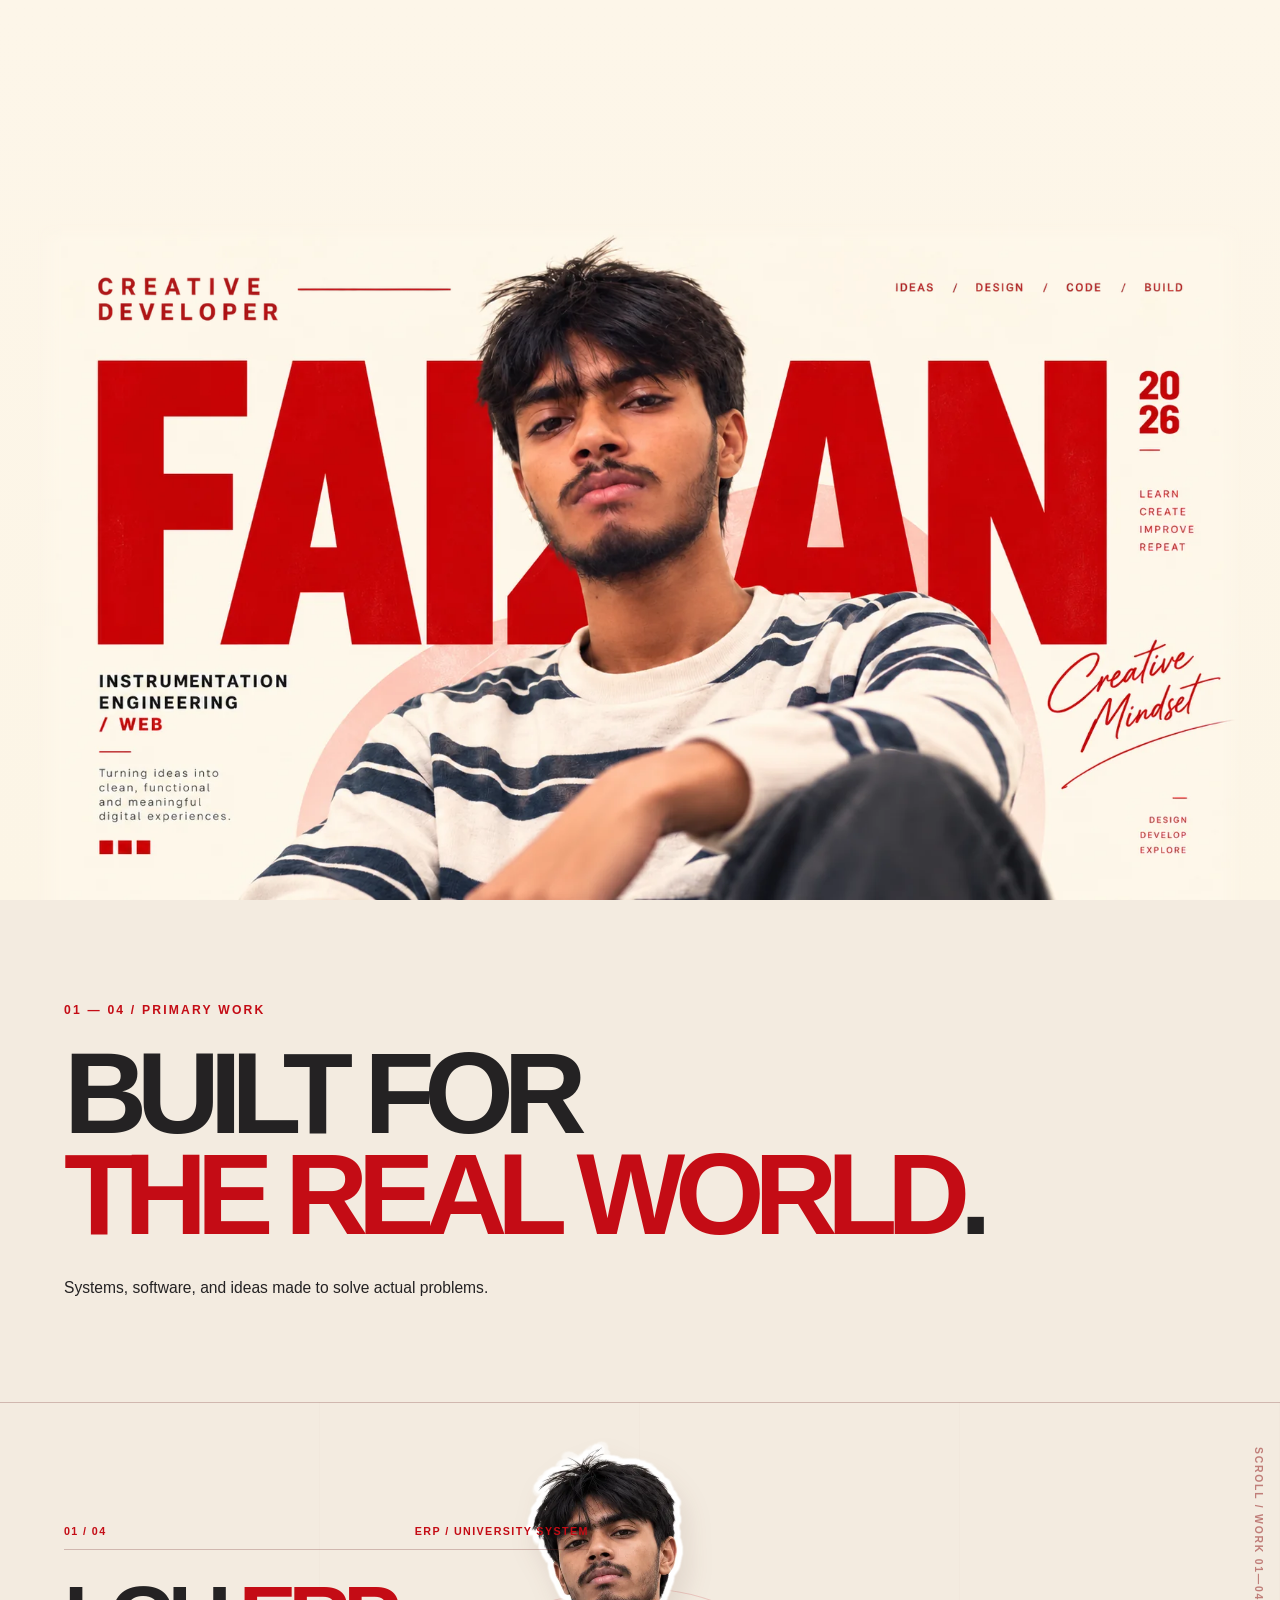
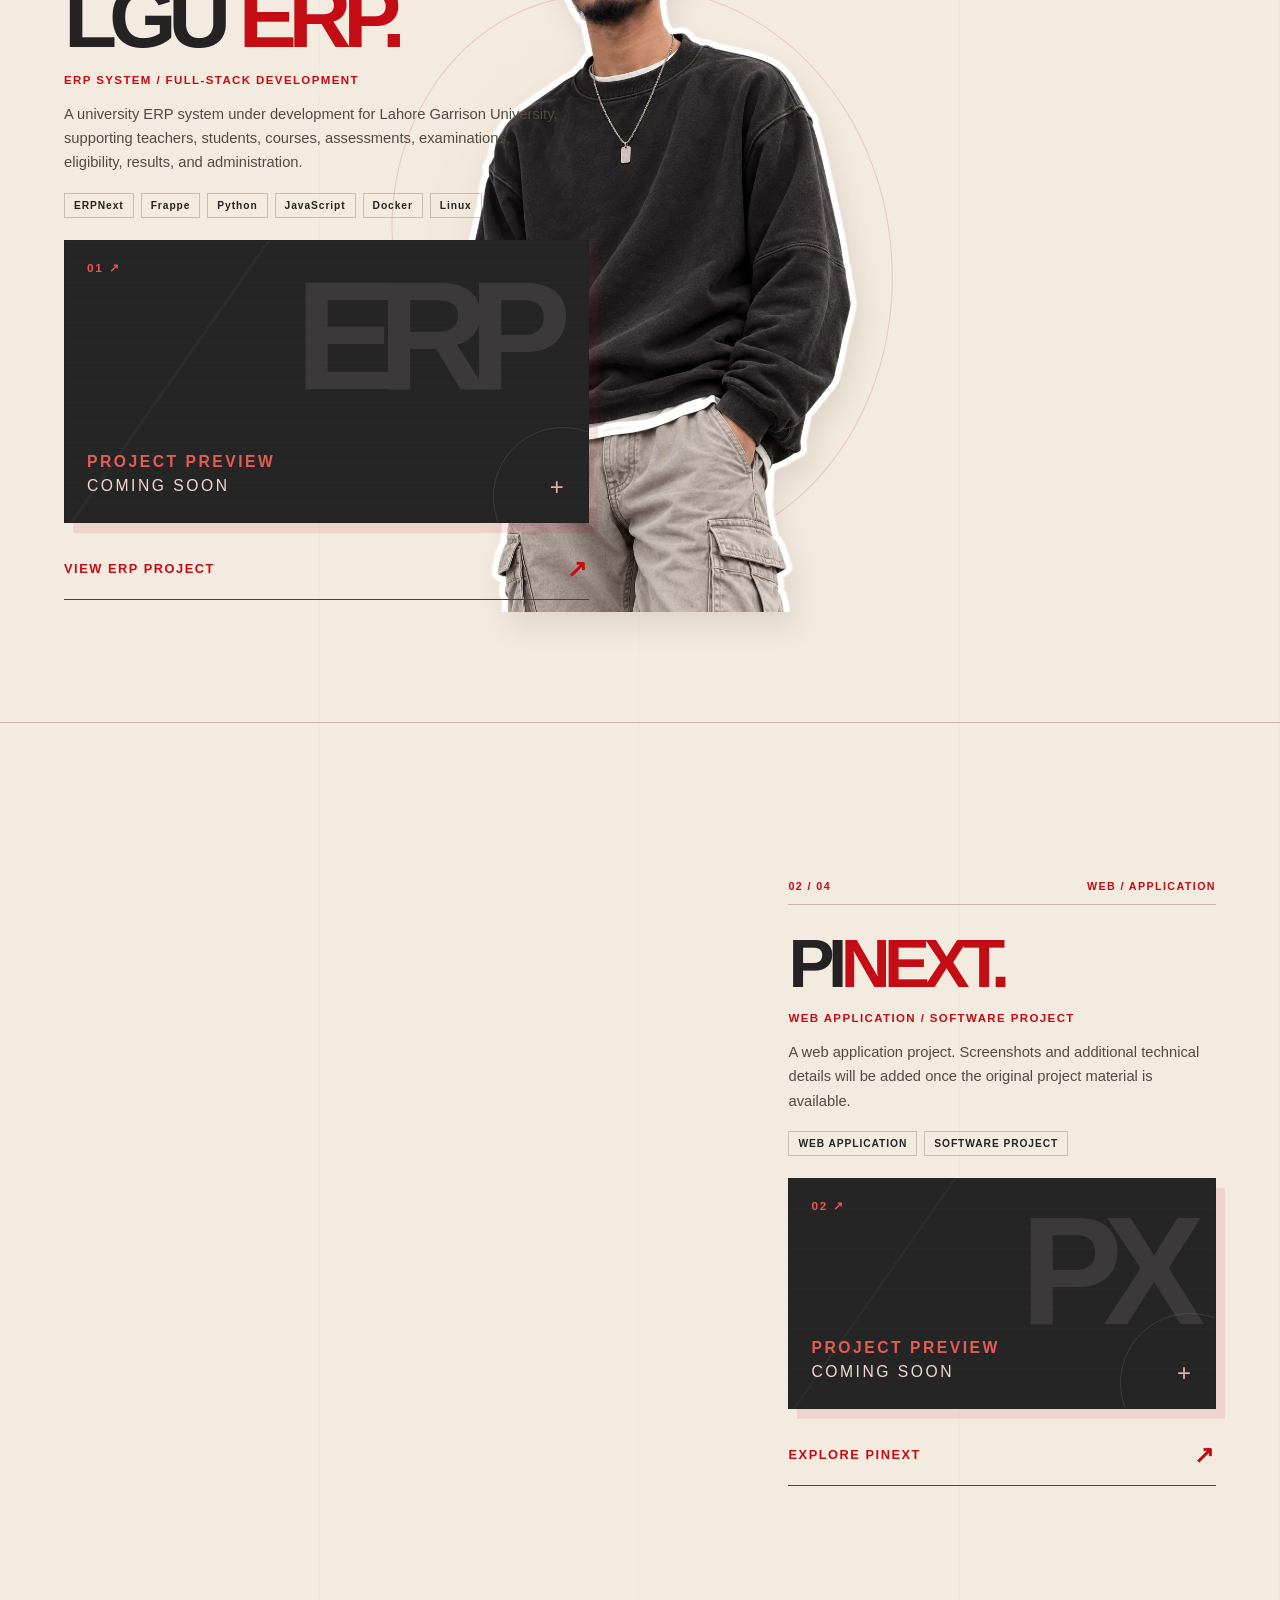
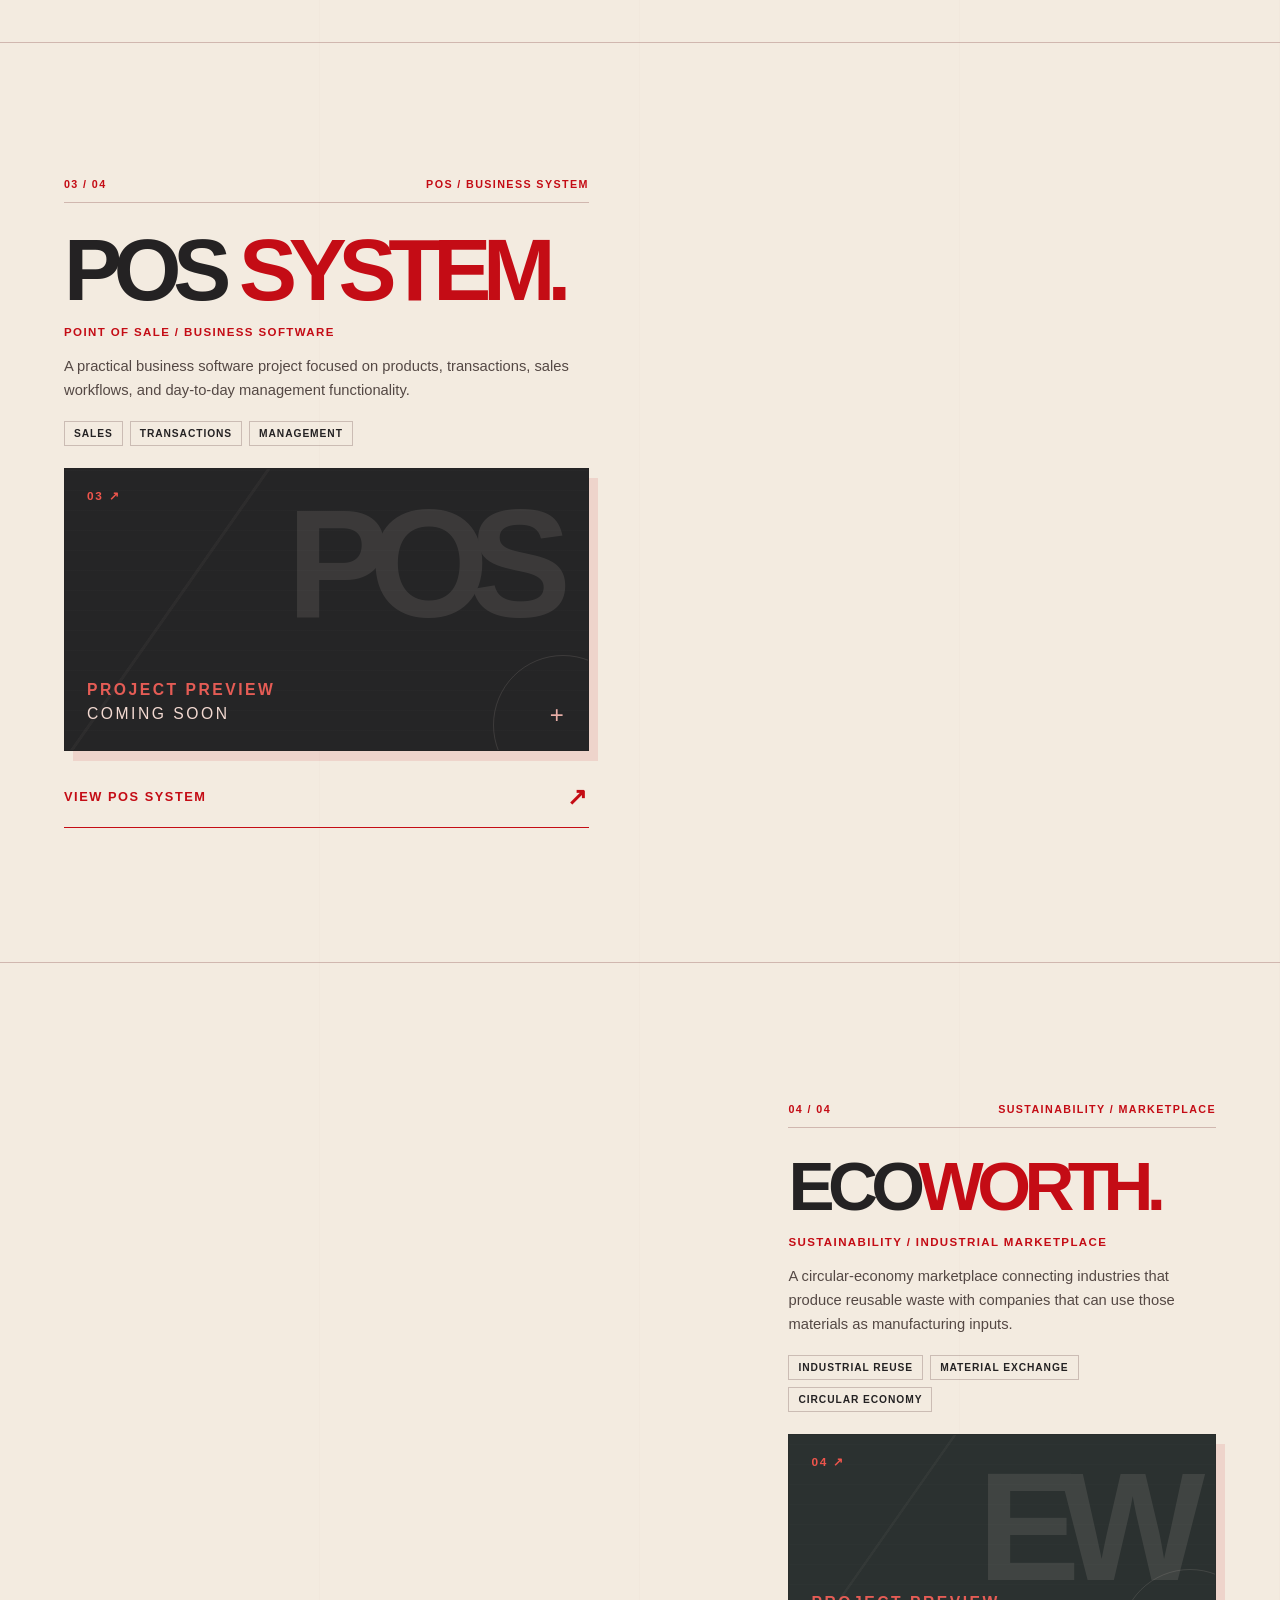
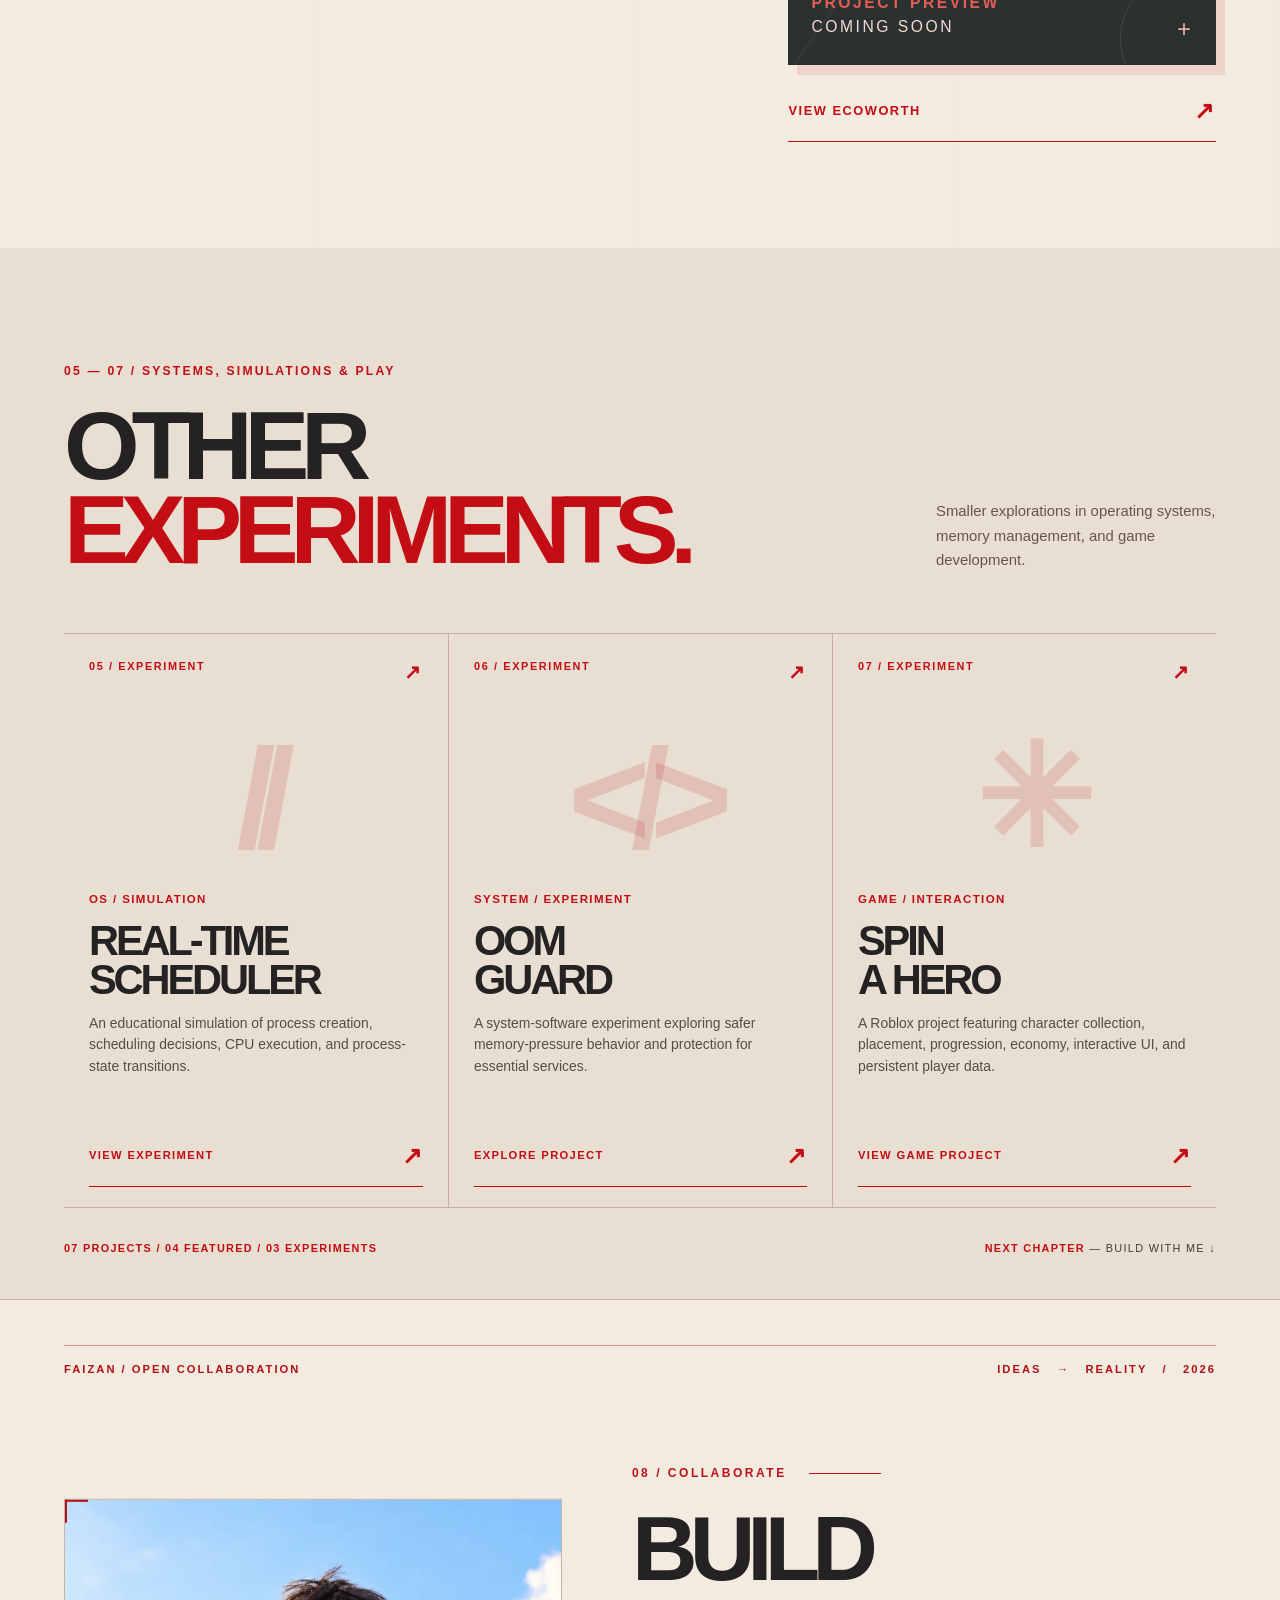
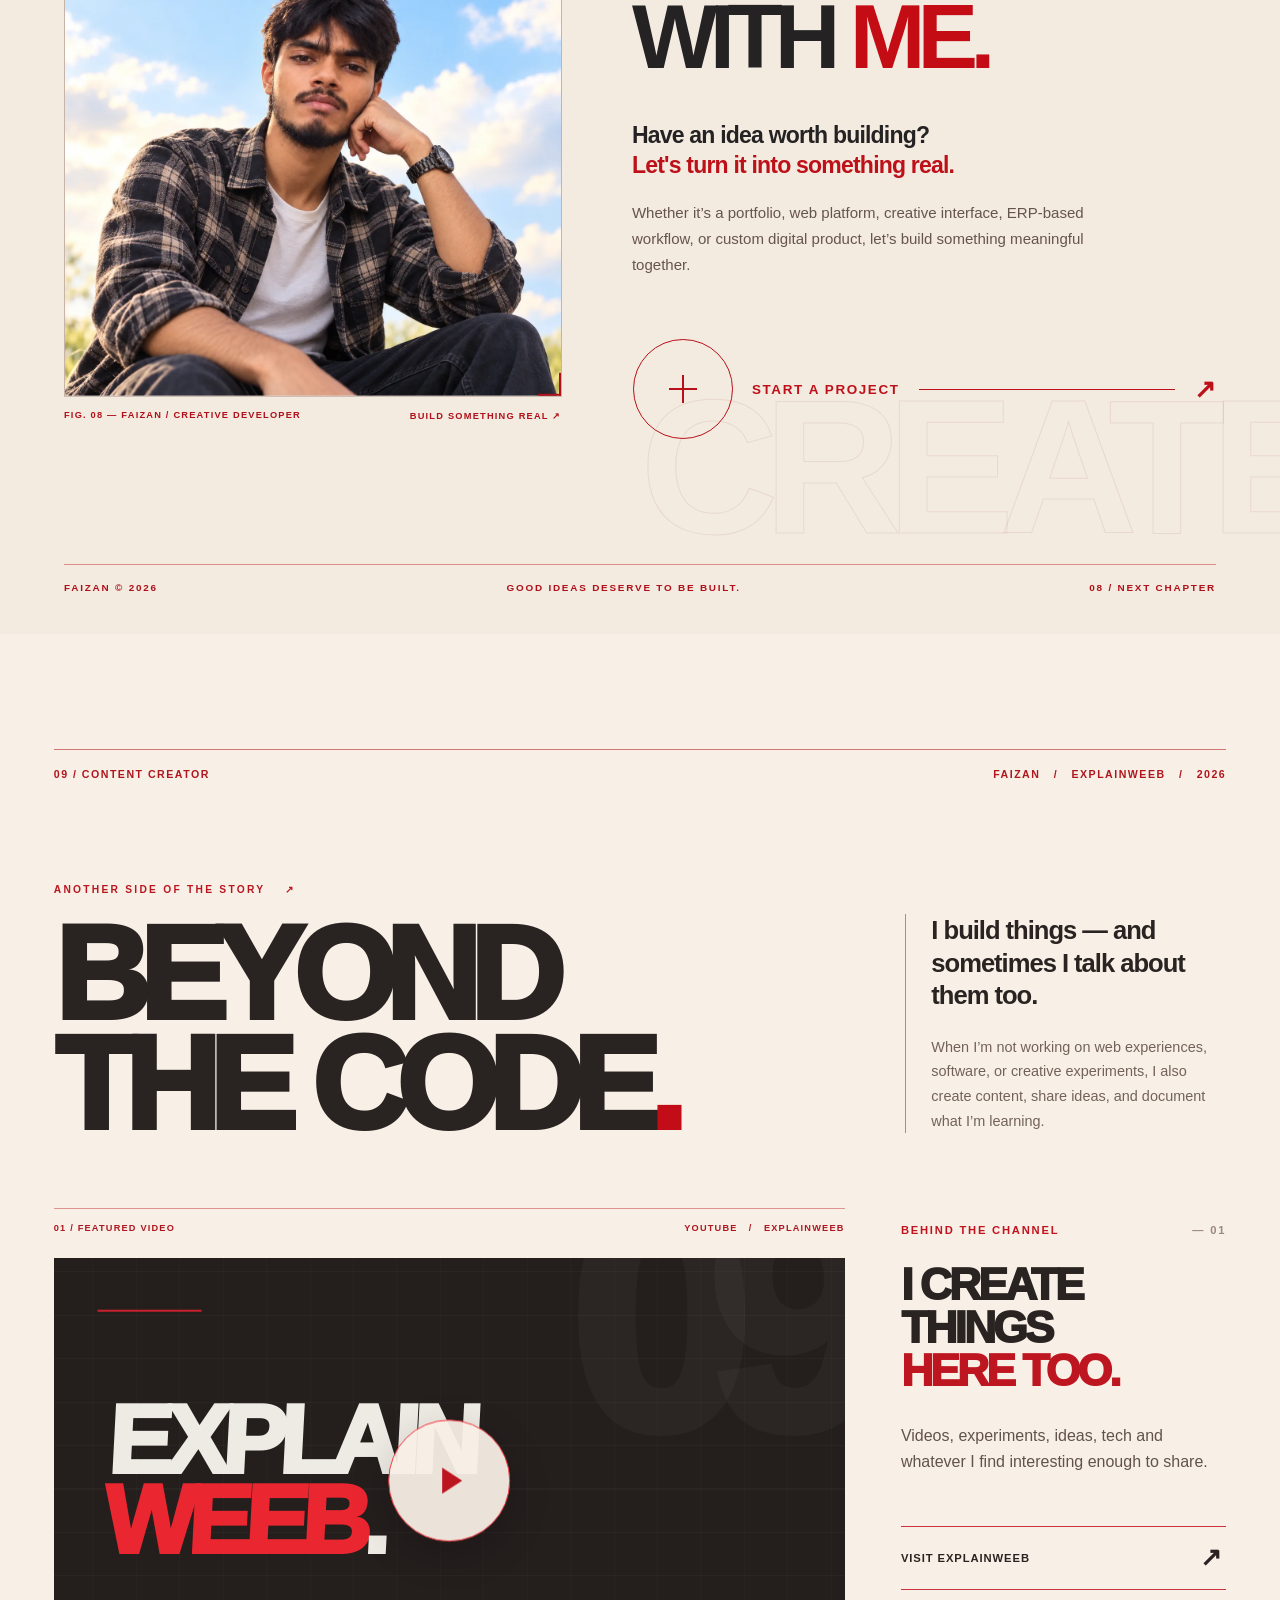
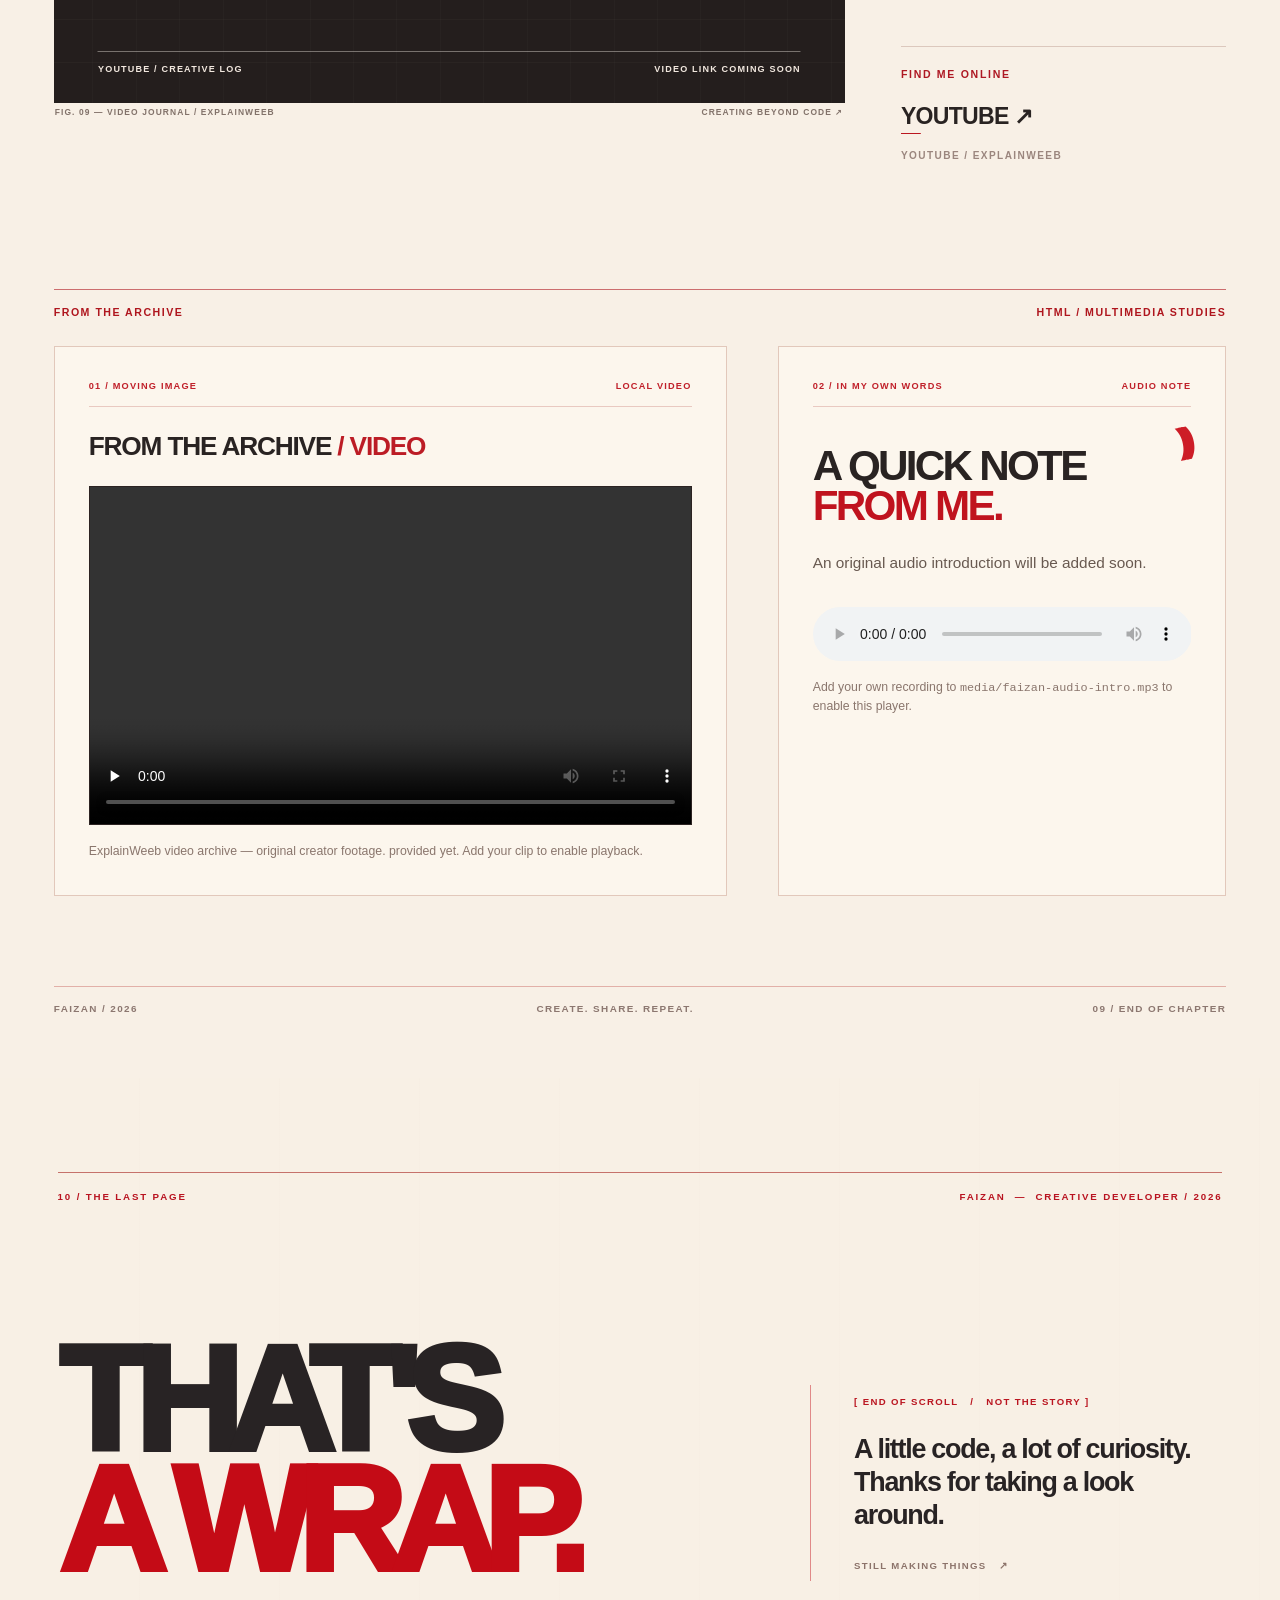
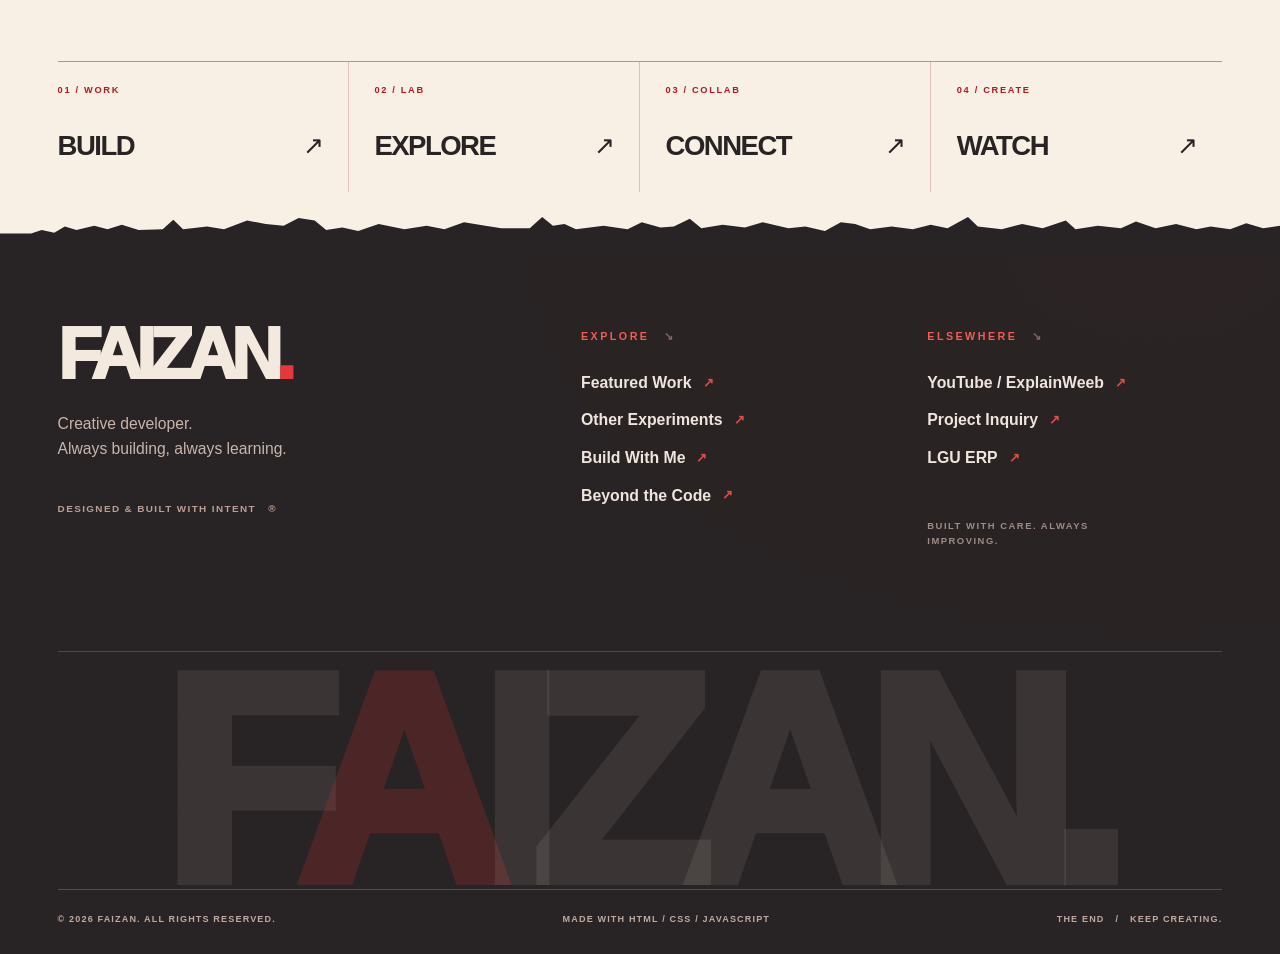
==== faizan-portfolio/index.html @ be659ce3 "Fix Vercel serverless function directory path" ====
<!DOCTYPE html>
<html lang="en">

<head>
  <meta charset="UTF-8">
  <meta name="viewport" content="width=device-width, initial-scale=1">
  <meta name="theme-color" content="#fdf6e9">
  <meta name="description" content="Faizan, a creative web developer in Lahore, Pakistan, building ERPNext and Frappe workflows, web applications, interactive experiences, and software projects.">
  <title>Faizan — Web Developer &amp; ERPNext Projects | Lahore</title>
  <meta property="og:type" content="website">
  <meta property="og:title" content="Faizan — Creative Developer &amp; Web Projects">
  <meta property="og:description" content="ERPNext, Frappe, web applications, and creative interactive projects from Lahore.">
  <meta property="og:image" content="/assets/og-card.jpg">
  <meta property="og:image:width" content="1200">
  <meta property="og:image:height" content="630">
  <meta name="twitter:card" content="summary_large_image">
  <link rel="icon" href="/assets/favicon.svg" type="image/svg+xml">
  <link rel="canonical" href="https://faizan-portfolio-for-you.vercel.app/">
  <script type="application/ld+json">{"@context":"https://schema.org","@type":"Person","name":"Faizan","jobTitle":"Creative Web Developer","address":{"@type":"PostalAddress","addressLocality":"Lahore","addressCountry":"PK"},"url":"https://faizan-portfolio-for-you.vercel.app/","sameAs":["https://www.youtube.com/@ExplainWeeb1"]}</script>
  <link rel="preload" as="image" href="assets/images/hero-main.webp" type="image/webp" fetchpriority="high">
  <link rel="stylesheet" href="css/style.css">
  <style>
    /* Small embedded CSS example retained for the Web Technologies assignment. */
    ::selection {
      background: #cb070c;
      color: #fff8ee;
    }
  </style>
</head>

<body>
  <main id="home">
    <section class="hero-scroll-scene" id="heroScrollScene" aria-label="Introduction and scroll transition">
      <section class="hero" id="hero" aria-labelledby="heroTitle">
        <h1 id="heroTitle" class="sr-only">Faizan — Creative Web Developer and ERPNext Projects</h1>
        <p class="sr-only">Instrumentation engineering and web. Turning ideas into clean, functional and meaningful
          digital experiences.</p>

        <!-- Static hero: the portrait, big FAIZAN lettering, background, and
             details are ONE original image. No layer moves during scrolling. -->
        <div class="hero-stage" id="heroStage">
          <img class="original-frame" src="assets/images/hero-main.webp" width="1672" height="941" decoding="async"
            alt="Faizan with oversized red typography and editorial portfolio details" draggable="false"
            fetchpriority="high">

          <!-- The same original cursor-controlled blue-letter reveal. -->
          <img class="blue-reveal" id="blueReveal" src="assets/images/faizan-blue-clean.webp" width="1672" height="941"
            alt="" aria-hidden="true" decoding="async" fetchpriority="low" draggable="false">

          <!-- Left header text / line plus inert right side ideas text. -->
          <img class="header-art" src="assets/images/header-details.webp" width="1672" height="941" alt=""
            aria-hidden="true" decoding="async" draggable="false">
        </div>
        <div class="cursor-ring" id="cursorRing" aria-hidden="true"></div>
      </section>
    </section>

    <!-- The Featured Work section rises directly from beneath the fixed hero.
         No redundant Selected Projects splash page. -->
    <section class="featured-work" id="featured-work" aria-labelledby="featuredTitle">
      <div class="work-masthead">
        <span>FAIZAN / WORK INDEX</span>
        <span>FEATURED PROJECTS&nbsp; / &nbsp;2026</span>
      </div>
      <div class="work-headline">
        <p class="work-kicker">01 — 04 / PRIMARY WORK</p>
        <h2 id="featuredTitle">BUILT FOR<br><span>THE REAL WORLD</span><b>.</b></h2>
        <p>Systems, software, and ideas made to solve actual problems.</p>
      </div>

      <div class="featured-journey" id="featuredJourney">
        <!-- This portrait remains a single fixed-looking, sticky visual element.
             It does not move on its own; project cards scroll past it. -->
        <div class="portrait-pin" aria-hidden="true">
          <span class="portrait-halo"></span>
          <img src="assets/images/portrait-sticker.webp" width="1024" height="1536" alt="" loading="lazy" decoding="async"
            draggable="false">
          <span class="portrait-caption">CREATIVE<br>DEVELOPER<span>®</span></span>
        </div>
        <div class="project-side-marker" aria-hidden="true">SCROLL / WORK 01—04</div>

        <article class="feature-project feature-left" id="work-erp" data-project-id="erp">
          <div class="feature-content reveal-on-scroll">
            <div class="feature-top"><span>01 / 04</span><span>ERP / UNIVERSITY SYSTEM</span></div>
            <h3 class="project-name">LGU <em>ERP</em><span class="word-period">.</span></h3>
            <p class="project-category">ERP System / Full-Stack Development</p>
            <p class="project-description">A university ERP system under development for Lahore Garrison University,
              supporting teachers, students, courses, assessments, examinations, eligibility, results, and
              administration.</p>
            <div class="tech-list" aria-label="Technologies">
              <span>ERPNext</span><span>Frappe</span><span>Python</span><span>JavaScript</span><span>Docker</span><span>Linux</span>
            </div>
            <a class="project-preview project-preview-link" href="https://erp.lgo.video.pk/" target="_blank"
              rel="noopener noreferrer"
              aria-label="Open LGU ERP website in a new tab (screenshot preview is coming soon)">
              <span class="preview-watermark">ERP</span>
              <span class="preview-corner">01 ↗</span>
              <span class="preview-status"><b>PROJECT PREVIEW</b><br>COMING SOON</span>
              <span class="preview-cross" aria-hidden="true">+</span>
            </a>
            <a class="project-cta" href="https://erp.lgo.video.pk/" target="_blank" rel="noopener noreferrer"
              aria-label="Open LGU ERP website in a new tab">VIEW ERP PROJECT <span aria-hidden="true">↗</span></a>
          </div>
        </article>

        <article class="feature-project feature-right" id="work-pinext" data-project-id="pinext">
          <div class="feature-content reveal-on-scroll">
            <div class="feature-top"><span>02 / 04</span><span>WEB / APPLICATION</span></div>
            <h3 class="project-name">PI<span class="word-accent">NEXT</span><span class="word-period">.</span></h3>
            <p class="project-category">Web Application / Software Project</p>
            <p class="project-description">A web application project. Screenshots and additional technical details will
              be added once the original project material is available.</p>
            <div class="tech-list" aria-label="Project context"><span>WEB APPLICATION</span><span>SOFTWARE
                PROJECT</span></div>
            <div class="project-preview" role="img"
              aria-label="Pinext screenshot not yet supplied. Project preview coming soon.">
              <span class="preview-watermark">PX</span>
              <span class="preview-corner">02 ↗</span>
              <span class="preview-status"><b>PROJECT PREVIEW</b><br>COMING SOON</span>
              <span class="preview-cross" aria-hidden="true">+</span>
            </div>
            <button class="project-cta" type="button" data-open-project="work-pinext" aria-haspopup="dialog">EXPLORE
              PINEXT <span aria-hidden="true">↗</span></button>
          </div>
        </article>

        <article class="feature-project feature-left" id="work-pos" data-project-id="pos">
          <div class="feature-content reveal-on-scroll">
            <div class="feature-top"><span>03 / 04</span><span>POS / BUSINESS SYSTEM</span></div>
            <h3 class="project-name">POS <em>SYSTEM</em><span class="word-period">.</span></h3>
            <p class="project-category">Point of Sale / Business Software</p>
            <p class="project-description">A practical business software project focused on products, transactions,
              sales workflows, and day-to-day management functionality.</p>
            <div class="tech-list" aria-label="Project focus">
              <span>SALES</span><span>TRANSACTIONS</span><span>MANAGEMENT</span></div>
            <div class="project-preview" role="img"
              aria-label="POS screenshot not yet supplied. Project preview coming soon.">
              <span class="preview-watermark">POS</span>
              <span class="preview-corner">03 ↗</span>
              <span class="preview-status"><b>PROJECT PREVIEW</b><br>COMING SOON</span>
              <span class="preview-cross" aria-hidden="true">+</span>
            </div>
            <button class="project-cta" type="button" data-open-project="work-pos" aria-haspopup="dialog">VIEW POS
              SYSTEM <span aria-hidden="true">↗</span></button>
          </div>
        </article>

        <article class="feature-project feature-right" id="work-ecoworth" data-project-id="ecoworth">
          <div class="feature-content reveal-on-scroll">
            <div class="feature-top"><span>04 / 04</span><span>SUSTAINABILITY / MARKETPLACE</span></div>
            <h3 class="project-name">ECO<em>WORTH</em><span class="word-period">.</span></h3>
            <p class="project-category">Sustainability / Industrial Marketplace</p>
            <p class="project-description">A circular-economy marketplace connecting industries that produce reusable
              waste with companies that can use those materials as manufacturing inputs.</p>
            <div class="tech-list" aria-label="Project focus"><span>INDUSTRIAL REUSE</span><span>MATERIAL
                EXCHANGE</span><span>CIRCULAR ECONOMY</span></div>
            <div class="project-preview project-preview-eco" role="img"
              aria-label="EcoWorth screenshot not yet supplied. Project preview coming soon.">
              <span class="preview-watermark">EW</span>
              <span class="preview-corner">04 ↗</span>
              <span class="preview-status"><b>PROJECT PREVIEW</b><br>COMING SOON</span>
              <span class="preview-cross" aria-hidden="true">+</span>
            </div>
            <button class="project-cta" type="button" data-open-project="work-ecoworth" aria-haspopup="dialog">VIEW
              ECOWORTH <span aria-hidden="true">↗</span></button>
          </div>
        </article>
      </div>
      <div class="featured-endline"><span>END OF FEATURED WORK</span><span>04 / 04 &nbsp; ↓</span></div>
    </section>

    <!-- Smaller supporting projects: deliberately separate from featured work. -->
    <section class="other-experiments" id="other-experiments" aria-labelledby="experimentsTitle">
      <div class="experiments-head reveal-on-scroll">
        <div>
          <p class="work-kicker">05 — 07 / SYSTEMS, SIMULATIONS & PLAY</p>
          <h2 id="experimentsTitle">OTHER <em>EXPERIMENTS</em><span>.</span></h2>
        </div>
        <p>Smaller explorations in operating systems, memory management, and game development.</p>
      </div>
      <div class="experiments-grid">
        <article class="experiment-card reveal-on-scroll" id="work-scheduler" data-project-id="scheduler">
          <div class="experiment-top"><span>05 / EXPERIMENT</span><span aria-hidden="true">↗</span></div>
          <div class="experiment-symbol" aria-hidden="true">//</div>
          <div class="experiment-body">
            <p class="project-category">OS / SIMULATION</p>
            <h3 class="project-name">REAL-TIME<br>SCHEDULER</h3>
            <p class="project-description">An educational simulation of process creation, scheduling decisions, CPU
              execution, and process-state transitions.</p>
          </div>
          <button class="project-cta" type="button" data-open-project="work-scheduler" aria-haspopup="dialog">VIEW
            EXPERIMENT <span aria-hidden="true">↗</span></button>
        </article>
        <article class="experiment-card reveal-on-scroll" id="work-oom" data-project-id="oom">
          <div class="experiment-top"><span>06 / EXPERIMENT</span><span aria-hidden="true">↗</span></div>
          <div class="experiment-symbol" aria-hidden="true">&lt;/&gt;</div>
          <div class="experiment-body">
            <p class="project-category">SYSTEM / EXPERIMENT</p>
            <h3 class="project-name">OOM<br>GUARD</h3>
            <p class="project-description">A system-software experiment exploring safer memory-pressure behavior and
              protection for essential services.</p>
          </div>
          <button class="project-cta" type="button" data-open-project="work-oom" aria-haspopup="dialog">EXPLORE PROJECT
            <span aria-hidden="true">↗</span></button>
        </article>
        <article class="experiment-card reveal-on-scroll" id="work-spin" data-project-id="spin">
          <div class="experiment-top"><span>07 / EXPERIMENT</span><span aria-hidden="true">↗</span></div>
          <div class="experiment-symbol" aria-hidden="true">✳</div>
          <div class="experiment-body">
            <p class="project-category">GAME / INTERACTION</p>
            <h3 class="project-name">SPIN<br>A HERO</h3>
            <p class="project-description">A Roblox project featuring character collection, placement, progression,
              economy, interactive UI, and persistent player data.</p>
          </div>
          <button class="project-cta" type="button" data-open-project="work-spin" aria-haspopup="dialog">VIEW GAME
            PROJECT <span aria-hidden="true">↗</span></button>
        </article>
      </div>
      <div class="work-outro">
        <span>07 PROJECTS / 04 FEATURED / 03 EXPERIMENTS</span>
        <p>NEXT CHAPTER <b>— BUILD WITH ME ↓</b></p>
      </div>
    </section>


    <!-- 08 / COLLABORATE — exactly one new section. Projects and hero above are unchanged. -->
    <section class="build-with-me" id="build-with-me" aria-labelledby="buildWithMeHeading">
      <div class="collab-inner">
        <div class="collab-topline" aria-hidden="true">
          <span>FAIZAN / OPEN COLLABORATION</span>
          <span>IDEAS &nbsp; → &nbsp; REALITY &nbsp; / &nbsp; 2026</span>
        </div>

        <div class="collab-layout">
          <div class="collab-intro collab-enter" style="--collab-delay:0ms">
            <p class="collab-kicker">08 / COLLABORATE <span class="collab-kicker-line" aria-hidden="true"></span></p>
          </div>

          <div class="collab-headline collab-enter" style="--collab-delay:130ms">
            <h2 id="buildWithMeHeading"><span class="collab-title-line"><span>BUILD</span></span><span
                class="collab-title-line"><span>WITH <em>ME.</em></span></span></h2>
          </div>

          <div class="collab-image-block">
            <div class="collab-photo-depth" id="collabPhotoDepth">
              <figure class="collab-photo collab-enter" style="--collab-delay:190ms">
                <div class="collab-image-square">
                  <img src="assets/images/build-with-me-approved-portrait.webp"
                    alt="Portrait of Faizan in a plaid overshirt against a bright blue sky" width="1254" height="1254"
                    loading="lazy" decoding="async" draggable="false">
                  <span class="collab-frame-corner corner-one" aria-hidden="true"></span>
                  <span class="collab-frame-corner corner-two" aria-hidden="true"></span>
                </div>
                <figcaption><span>FIG. 08 — FAIZAN / CREATIVE DEVELOPER</span><span>BUILD SOMETHING REAL ↗</span>
                </figcaption>
              </figure>
            </div>
          </div>

          <div class="collab-copy collab-enter" style="--collab-delay:310ms">
            <p class="collab-opening">Have an idea worth building?<br><strong>Let's turn it into something
                real.</strong></p>
            <p class="collab-description">Whether it’s a portfolio, web platform, creative interface, ERP-based
              workflow, or custom digital product, let’s build something meaningful together.</p>
          </div>

          <a class="collab-cta collab-enter" id="collabCta" href="project-inquiry.html" style="--collab-delay:430ms"
            aria-label="Start a project — open project inquiry page">
            <span class="collab-plus" id="collabPlus" aria-hidden="true"><span class="collab-plus-mark"></span></span>
            <span class="collab-cta-label">START A PROJECT</span>
            <span class="collab-cta-line" aria-hidden="true"></span>
            <span class="collab-cta-arrow" aria-hidden="true">↗</span>
          </a>
        </div>

        <div class="collab-bottomline" aria-hidden="true">
          <span>FAIZAN © 2026</span>
          <span>GOOD IDEAS DESERVE TO BE BUILT.</span>
          <span>08 / NEXT CHAPTER</span>
        </div>
        <span class="collab-ghost" id="collabGhost" aria-hidden="true">CREATE</span>
      </div>
    </section>


    <!-- 09 / CONTENT CREATOR — ExplainWeeb, media and experiments.
         Featured video: replace placeholder with an actual video URL when available.
         Project Inquiry, Hero, Projects and Build With Me remain untouched. -->
    <section class="creator-section" id="content-creator" aria-labelledby="creatorTitle">
      <div class="creator-container">
        <div class="creator-masthead creator-enter" style="--creator-delay:0ms">
          <span>09 / CONTENT CREATOR</span>
          <span>FAIZAN &nbsp; / &nbsp; EXPLAINWEEB &nbsp; / &nbsp; 2026</span>
        </div>

        <div class="creator-intro">
          <div class="creator-heading-block creator-enter" style="--creator-delay:95ms">
            <p class="creator-eyebrow">ANOTHER SIDE OF THE STORY <span aria-hidden="true">↗</span></p>
            <h2 id="creatorTitle">BEYOND<br><span>THE CODE<em>.</em></span></h2>
          </div>
          <div class="creator-intro-copy creator-enter" style="--creator-delay:220ms">
            <p class="creator-statement">I build things — and sometimes I talk about them too.</p>
            <p>When I’m not working on web experiences, software, or creative experiments, I also create content, share
              ideas, and document what I’m learning.</p>
          </div>
        </div>

        <div class="creator-feature-grid">
          <div class="creator-feature creator-enter" style="--creator-delay:275ms">
            <div class="creator-feature-top">
              <span>01 / FEATURED VIDEO</span>
              <span>YOUTUBE &nbsp; / &nbsp; EXPLAINWEEB</span>
            </div>
            <div class="creator-video-frame" id="youtube-video" data-youtube-url=""
              aria-label="ExplainWeeb featured video placeholder">
              <div class="creator-artwork" id="creatorArtwork" aria-hidden="true">
                <div class="creator-artwork-rule creator-artwork-rule-one"></div>
                <div class="creator-artwork-title"><span>EXPLAIN</span><strong>WEEB<span
                      class="creator-dot">.</span></strong></div>
                <div class="creator-artwork-meta"><span>YOUTUBE / CREATIVE LOG</span><span>VIDEO LINK COMING SOON</span>
                </div>
              </div>
              <!-- Replace with Faizan's actual popular YouTube video -->
              <!-- Set data-youtube-url above to the actual youtube.com/watch?v=... or youtu.be/... URL later. -->
              <a class="creator-play" id="creatorPlay" href="#youtube-video"
                aria-label="Open the featured ExplainWeeb video when a video link is available">
                <span class="creator-play-icon" aria-hidden="true"></span>
              </a>
              <div class="creator-video-notice" id="creatorVideoNotice" role="status" aria-live="polite" hidden>
                <strong>FEATURED VIDEO / COMING SOON</strong>
                <span>The video link hasn't been added yet.</span>
                <a href="https://www.youtube.com/@ExplainWeeb1" target="_blank" rel="noopener noreferrer">WATCH
                  EXPLAINWEEB ↗</a>
              </div>
            </div>
            <div class="creator-feature-caption"><span>FIG. 09 — VIDEO JOURNAL / EXPLAINWEEB</span><span>CREATING BEYOND
                CODE ↗</span></div>
          </div>

          <aside class="creator-aside creator-enter" style="--creator-delay:365ms"
            aria-label="Content creator and channel information">
            <p class="creator-aside-kicker">BEHIND THE CHANNEL <span aria-hidden="true">— 01</span></p>
            <h3>I CREATE<br>THINGS<br><em>HERE TOO.</em></h3>
            <p class="creator-aside-description">Videos, experiments, ideas, tech and whatever I find interesting enough
              to share.</p>
            <a class="creator-channel-cta" href="https://www.youtube.com/@ExplainWeeb1" target="_blank"
              rel="noopener noreferrer">
              <span>VISIT EXPLAINWEEB</span><span aria-hidden="true" class="creator-link-arrow">↗</span>
            </a>
            <div class="creator-social creator-enter" style="--creator-delay:440ms">
              <span>FIND ME ONLINE</span>
              <a href="https://www.youtube.com/@ExplainWeeb1" target="_blank" rel="noopener noreferrer"
                aria-label="ExplainWeeb YouTube channel, opens in a new tab">
                YOUTUBE <span aria-hidden="true">↗</span>
              </a>
              <span class="creator-social-footnote">YOUTUBE / EXPLAINWEEB</span>
            </div>
          </aside>
        </div>

        <div class="creator-media-label creator-enter" style="--creator-delay:60ms">
          <span>FROM THE ARCHIVE</span><span>HTML / MULTIMEDIA STUDIES</span>
        </div>
        <div class="creator-media-grid">
          <article class="creator-native-video creator-enter" style="--creator-delay:160ms"
            aria-labelledby="creatorArchiveTitle">
            <div class="creator-media-header"><span>01 / MOVING IMAGE</span><span>LOCAL VIDEO</span></div>
            <h3 id="creatorArchiveTitle">FROM THE ARCHIVE <span>/ VIDEO</span></h3>
            <div class="creator-native-video-shell">
              <video controls preload="none" playsinline aria-label="ExplainWeeb creator video"
                class="creator-native-video-player">
                <source src="assets/images/Emperors Knight Betrayed And Killed But in Hindi Explain Weeb.mp4" type="video/mp4">
                Your browser does not support the video element.
              </video>
              <!-- <div class="creator-local-video-placeholder" aria-hidden="true">
                <span>FAIZAN / VIDEO ARCHIVE</span>
                <strong>YOUR VIDEO<br><em>GOES HERE.</em></strong>
                <span>ADD YOUR MP4 TO ACTIVATE PLAYBACK ↗</span>
              </div> -->
            </div>
            <p class="creator-media-description">ExplainWeeb video archive — original creator footage.
              provided yet. Add your clip to enable playback.</p>
          </article>

          <article class="creator-native-audio creator-enter" style="--creator-delay:290ms"
            aria-labelledby="creatorAudioTitle">
            <div class="creator-media-header"><span>02 / IN MY OWN WORDS</span><span>AUDIO NOTE</span></div>
            <div class="creator-audio-content">
              <span class="creator-sound-glyph" aria-hidden="true">)))</span>
              <h3 id="creatorAudioTitle">A QUICK NOTE<br><em>FROM ME.</em></h3>
              <p>An original audio introduction will be added soon.</p>
              <audio controls preload="none" aria-label="Audio introduction is not recorded yet"
                class="creator-native-audio-player">
                <!-- Add your OWN authorized narration file: <source src="media/faizan-audio-intro.mp3" type="audio/mpeg"> -->
                Your browser does not support the audio element.
              </audio>
              <p class="creator-media-description">Add your own recording to <code>media/faizan-audio-intro.mp3</code> to enable this player.</p>
            </div>
          </article>
        </div>
        <div class="creator-bottom-rule" aria-hidden="true"><span>FAIZAN / 2026</span><span>CREATE. SHARE.
            REPEAT.</span><span>09 / END OF CHAPTER</span></div>
      </div>
    </section>

    <!-- Remaining project CTAs open local details, never fabricated destinations. -->
    <dialog class="project-dialog" id="projectDialog" aria-labelledby="dialogTitle">
      <div class="dialog-inner">
        <div class="dialog-top"><span>FAIZAN / PROJECT DETAILS</span><button type="button" id="dialogClose"
            aria-label="Close project details">✕</button></div>
        <p class="dialog-category" id="dialogCategory"></p>
        <h2 id="dialogTitle"></h2>
        <p id="dialogDescription"></p>
        <div class="dialog-tags" id="dialogTags"></div>
        <p class="dialog-note">Project screenshot and public link are not available for this project yet.</p>
      </div>
    </dialog>
  </main>

  <!-- FINAL CHAPTER / Editorial footer.
       The Nature Place image was used for layout inspiration only;
       this keeps FAIZAN's own cream/vermillion/charcoal identity. -->
  <footer class="site-footer" id="site-footer" aria-labelledby="footerTitle">
    <div class="footer-paper">
      <div class="footer-container">
        <div class="footer-micro-head footer-enter">
          <span>10 / THE LAST PAGE</span>
          <span>FAIZAN &nbsp;—&nbsp; CREATIVE DEVELOPER / 2026</span>
        </div>

        <div class="footer-intro">
          <h2 id="footerTitle" class="footer-headline footer-enter">THAT'S<br><em>A WRAP.</em></h2>
          <div class="footer-note footer-enter">
            <span class="footer-note-number">[ END OF SCROLL &nbsp; / &nbsp; NOT THE STORY ]</span>
            <p>A little code, a lot of curiosity. Thanks for taking a look around.</p>
            <span class="footer-note-after">STILL MAKING THINGS &nbsp; ↗</span>
          </div>
        </div>

        <!-- Typographic editorial index strip, inspired by the reference's
             small gallery rhythm, not copied nature imagery. -->
        <nav class="footer-quick-index footer-enter" aria-label="Jump to portfolio chapters">
          <a href="#featured-work" class="footer-index-item"><span class="footer-index-count">01 /
              WORK</span><strong>BUILD<span>↗</span></strong></a>
          <a href="#other-experiments" class="footer-index-item"><span class="footer-index-count">02 /
              LAB</span><strong>EXPLORE<span>↗</span></strong></a>
          <a href="#build-with-me" class="footer-index-item"><span class="footer-index-count">03 /
              COLLAB</span><strong>CONNECT<span>↗</span></strong></a>
          <a href="#content-creator" class="footer-index-item"><span class="footer-index-count">04 /
              CREATE</span><strong>WATCH<span>↗</span></strong></a>
        </nav>
      </div>
    </div>

    <!-- Angular paper-cut skyline: subtle echo of the supplied footer
         reference's horizon without borrowing its green/nature imagery. -->
    <svg class="footer-horizon" viewBox="0 0 1440 74" preserveAspectRatio="none" aria-hidden="true" focusable="false">
      <path
        d="M0 48 L35 48 L47 44 L61 47 L73 40 L86 44 L106 39 L121 43 L137 38 L156 44 L183 43 L195 32 L206 43 L233 40 L252 43 L278 33 L299 37 L319 39 L336 30 L354 33 L367 44 L385 41 L403 45 L426 37 L455 43 L480 39 L500 43 L522 35 L546 39 L564 42 L596 42 L610 29 L622 39 L635 37 L648 43 L679 39 L706 43 L722 35 L743 41 L758 40 L776 31 L789 42 L813 38 L838 41 L858 35 L887 42 L906 40 L928 45 L946 35 L962 37 L979 43 L1003 40 L1027 43 L1047 38 L1066 42 L1089 29 L1100 40 L1127 43 L1150 37 L1173 42 L1199 33 L1210 43 L1235 39 L1261 42 L1278 34 L1300 42 L1323 37 L1346 43 L1362 40 L1384 43 L1402 36 L1421 42 L1440 39 L1440 74 L0 74 Z"
        fill="currentColor" />
    </svg>

    <div class="footer-ink">
      <div class="footer-container">
        <div class="footer-ink-top footer-enter">
          <div class="footer-signoff">
            <a href="#home" class="footer-wordmark" aria-label="FAIZAN, return to home">FAIZAN<span>.</span></a>
            <p>Creative developer.<br>Always building, always learning.</p>
            <span class="footer-signoff-stamp">DESIGNED &amp; BUILT WITH INTENT &nbsp; ®</span>
          </div>

          <nav class="footer-nav" aria-label="Footer navigation">
            <h3>EXPLORE <span>↘</span></h3>
            <a href="#featured-work">Featured Work <span>↗</span></a>
            <a href="#other-experiments">Other Experiments <span>↗</span></a>
            <a href="#build-with-me">Build With Me <span>↗</span></a>
            <a href="#content-creator">Beyond the Code <span>↗</span></a>
          </nav>

          <div class="footer-links">
            <h3>ELSEWHERE <span>↘</span></h3>
            <a href="https://www.youtube.com/@ExplainWeeb1" target="_blank" rel="noopener noreferrer">YouTube /
              ExplainWeeb <span>↗</span></a>
            <a href="project-inquiry.html">Project Inquiry <span>↗</span></a>
            <a href="https://erp.lgo.video.pk/" target="_blank" rel="noopener noreferrer">LGU ERP <span>↗</span></a>
            <p class="footer-no-fake-links">BUILT WITH CARE. ALWAYS IMPROVING.</p>
          </div>
        </div>

        <div class="footer-endmark footer-enter" aria-hidden="true">F<span>A</span>IZAN.</div>
        <div class="footer-bottomline">
          <span>© 2026 FAIZAN. ALL RIGHTS RESERVED.</span>
          <span>MADE WITH HTML / CSS / JAVASCRIPT</span>
          <span>THE END &nbsp; / &nbsp; KEEP CREATING.</span>
        </div>
      </div>
    </div>
  </footer>
  <script src="js/script.js" defer></script>
</body>

</html>
---- faizan-portfolio/css/style.css ----
/* My — fixed hero, scroll-revealed projects.
   HTML + plain CSS + plain JavaScript only.
   Portrait, word, background and details never move independently. */
:root {
  color-scheme: light;
  --paper: #fdf6e9;
  --reveal-x: -999px;
  --reveal-y: -999px;
  --reveal-radius: 220px;
  --reveal-feather: 62px;
  --ring-diameter: 440px;
  --hero-cut: 0%;
  --projects-y: 0px;
}

*,
*::before,
*::after {
  box-sizing: border-box;
}

html,
body {
  margin: 0;
  width: 100%;
  min-height: 100%;
}

html,
body {
  background: var(--paper);
}

body {
  overflow-x: clip;
  font-family: Arial, Helvetica, sans-serif;
}

img {
  user-select: none;
  -webkit-user-drag: none;
}

.sr-only {
  position: absolute;
  width: 1px;
  height: 1px;
  padding: 0;
  margin: -1px;
  overflow: hidden;
  clip: rect(0, 0, 0, 0);
  white-space: nowrap;
  border: 0;
}

/* Without JS, this remains a normal single-viewport hero followed by a section. */
.hero-scroll-scene {
  position: relative;
  height: 100svh;
}

.hero {
  position: relative;
  height: 100svh;
  width: 100%;
  overflow: hidden;
  isolation: isolate;
  background: linear-gradient(180deg, #fdf6e9 0%, #fcf5e6 100%);
  touch-action: pan-y;
}

/* JS activates the sticky scene only after confirming the page can animate. */
html.has-scroll .hero-scroll-scene {
  height: 180svh;
}

html.has-scroll .hero {
  position: sticky;
  top: 0;
  z-index: 2;
  clip-path: inset(0 0 var(--hero-cut) 0);
}

/* Preserve the exact approved fit-to-viewport scene: no enlargement or crop. */
.hero-stage {
  position: absolute;
  left: 50%;
  bottom: 0;
  width: min(94vw, calc(94svh * 1.7768331562));
  aspect-ratio: 1672 / 941;
  transform: translateX(-50%);
  transform-origin: center center;
  isolation: isolate;
  overflow: visible;
  /* Stage never moves; only the whole sticky hero reveals the next section. */
}

.hero-stage>img,
.faizan-word,
.faizan-word>img {
  position: absolute;
  inset: 0;
  display: block;
  width: 100%;
  height: 100%;
  object-fit: fill;
  pointer-events: none;
}

/* Original static composite; unchanged for the entire scroll transition. */
.original-frame {
  z-index: 1;
  -webkit-mask-image:
    linear-gradient(to right, transparent 0%, #000 2%, #000 98%, transparent 100%),
    linear-gradient(to bottom, transparent 0%, #000 3%, #000 100%);
  mask-image:
    linear-gradient(to right, transparent 0%, #000 2%, #000 98%, transparent 100%),
    linear-gradient(to bottom, transparent 0%, #000 3%, #000 100%);
  -webkit-mask-composite: source-in;
  mask-composite: intersect;
}

/* The reveal stays aligned with the unmoving word in the composite. */
.blue-reveal {
  z-index: 2;
  opacity: 0;
  -webkit-mask-image: radial-gradient(circle var(--reveal-radius) at var(--reveal-x) var(--reveal-y),
      #000 0,
      #000 calc(var(--reveal-radius) - var(--reveal-feather)),
      rgba(0, 0, 0, .68) 81%,
      transparent var(--reveal-radius));
  mask-image: radial-gradient(circle var(--reveal-radius) at var(--reveal-x) var(--reveal-y),
      #000 0,
      #000 calc(var(--reveal-radius) - var(--reveal-feather)),
      rgba(0, 0, 0, .68) 81%,
      transparent var(--reveal-radius));
  transition: opacity 160ms ease-out;
}

.hero.is-active .blue-reveal {
  opacity: 1;
}

.header-art {
  z-index: 3;
}


.creative-home:focus-visible {
  outline: 2px solid #be0a12;
  outline-offset: var(--focus-space, 4px);
}

/* Ring is intentionally outside the composited art, as in the previous fix. */
.cursor-ring {
  position: fixed;
  z-index: 100;
  left: 0;
  top: 0;
  width: var(--ring-diameter);
  height: var(--ring-diameter);
  border: 1px solid rgba(8, 49, 94, .62);
  border-radius: 50%;
  background: transparent;
  box-shadow: 0 0 0 1px rgba(255, 255, 255, .77),
    inset 0 0 0 1px rgba(255, 255, 255, .75),
    0 0 24px rgba(13, 54, 92, .11);
  pointer-events: none;
  opacity: 0;
  transform: translate3d(-200vw, -200vh, 0);
  transition: opacity 160ms ease-out;
}

.hero.is-active,
.hero.is-active .creative-home {
  cursor: auto;
}

.hero.is-active .cursor-ring {
  opacity: 1;
}

/* Same sticky-hero handoff, now going DIRECTLY into the work index.
   The next section moves up from underneath the fixed hero as it uncovers. */
html.has-scroll .featured-work {
  margin-top: -100svh;
  transform: translate3d(0, var(--projects-y), 0);
}

@media (max-aspect-ratio: 4 / 5) {

  /* Preserve the existing mobile crop/scale from the last approved version. */
  .hero-stage {
    width: max(100vw, calc(60svh * 1.7768331562));
    bottom: auto;
    top: 50%;
    transform: translate(-50%, -50%);
    -webkit-mask-image: none;
    mask-image: none;
  }

}

@media (hover: none),
(pointer: coarse) {

  .cursor-ring,
  .blue-reveal {
    display: none;
  }

  .hero.is-active {
    cursor: auto;
  }
}

@media (prefers-reduced-motion: reduce) {

  .blue-reveal,
  .cursor-ring {
    transition: none;
  }
}

/* =============================================================
   WORK INDEX / 2026 — seamlessly follows the original fixed hero
   Editorial cream + vermilion design, no third-party CSS framework.
   ============================================================= */
:root {
  --work-paper: #f3ebe0;
  --work-ink: #242223;
  --work-red: #c40c15;
  --work-line: rgba(116, 46, 45, .27);
}

.featured-work,
.other-experiments {
  position: relative;
  color: var(--work-ink);
  background: var(--work-paper);
}

.featured-work {
  overflow: clip;
}

.work-masthead,
.work-headline,
.featured-endline,
.experiments-head,
.experiments-grid,
.work-outro {
  width: min(100% - 10vw, 1610px);
  margin-inline: auto;
}

.work-masthead {
  display: flex;
  justify-content: space-between;
  gap: 18px;
  padding: 42px 0 18px;
  border-top: 1px solid var(--work-line);
  font-size: .72rem;
  font-weight: 800;
  letter-spacing: .17em;
  color: var(--work-red);
}

.work-headline {
  padding: clamp(60px, 8vw, 126px) 0 clamp(50px, 8vw, 110px);
}

.work-kicker {
  margin: 0 0 26px;
  font-size: .76rem;
  font-weight: 800;
  letter-spacing: .18em;
  color: var(--work-red);
}

.work-headline h2 {
  font-size: clamp(3.6rem, 9vw, 10rem);
  line-height: .87;
  font-weight: 900;
  letter-spacing: -.09em;
  margin: 0;
  color: var(--work-ink);
}

.work-headline h2 span {
  color: var(--work-red);
}

.work-headline h2 b {
  color: var(--work-ink);
}

.work-headline>p:last-child {
  max-width: 425px;
  margin: 32px 0 0;
  font-size: clamp(.93rem, 1.22vw, 1.2rem);
  line-height: 1.55;
}

/* A single stationary-in-viewport portrait anchors only the four main works.
   It is sticky, not JS-translated or parallax-animated. */
.featured-journey {
  position: relative;
  background: repeating-linear-gradient(90deg, transparent, transparent calc(25% - 1px), rgba(167, 127, 114, .055) 25%), var(--work-paper);
}

.portrait-pin {
  position: sticky;
  top: 5svh;
  height: 90svh;
  margin-bottom: -90svh;
  width: min(42vw, 570px);
  min-width: 370px;
  margin-inline: auto;
  display: flex;
  justify-content: center;
  align-items: flex-end;
  z-index: 2;
  pointer-events: none;
}

.portrait-pin img {
  display: block;
  max-width: 100%;
  height: 99%;
  object-fit: contain;
  object-position: center bottom;
  filter: drop-shadow(7px 15px 12px rgba(81, 37, 31, .10));
  position: relative;
  z-index: 2;
}

.portrait-halo {
  position: absolute;
  z-index: 0;
  width: 92%;
  height: 70%;
  border: 1px solid rgba(191, 22, 30, .17);
  border-radius: 47% 53% 56% 44%;
  transform: translate(1%, -10%) rotate(-9deg);
  background: radial-gradient(ellipse, rgba(214, 65, 56, .085), transparent 67%);
}

.portrait-caption {
  position: absolute;
  left: -16px;
  bottom: 18%;
  z-index: 3;
  color: var(--work-red);
  font-size: .78rem;
  line-height: 1.16;
  letter-spacing: .20em;
  font-weight: 900;
  writing-mode: vertical-rl;
  transform: rotate(180deg);
}

.portrait-caption span {
  margin-left: 5px;
}

.project-side-marker {
  position: absolute;
  z-index: 1;
  right: 16px;
  top: 45px;
  writing-mode: vertical-rl;
  font-size: .65rem;
  font-weight: 900;
  letter-spacing: .17em;
  color: rgba(147, 33, 33, .54);
}

.feature-project {
  position: relative;
  z-index: 3;
  min-height: min(920px, 115svh);
  display: flex;
  align-items: center;
  padding: clamp(68px, 8svh, 112px) max(5vw, calc((100vw - 1610px) / 2));
  border-top: 1px solid var(--work-line);
}

.feature-project:last-child {
  border-bottom: 1px solid var(--work-line);
}

.feature-content {
  width: min(41vw, 545px);
  position: relative;
}

.feature-right .feature-content {
  margin-left: auto;
}

.feature-top {
  display: flex;
  justify-content: space-between;
  gap: 15px;
  padding-bottom: 12px;
  border-bottom: 1px solid var(--work-line);
  font-size: .67rem;
  font-weight: 900;
  color: var(--work-red);
  letter-spacing: .13em;
}

.project-name {
  font-family: Arial, Helvetica, sans-serif;
}

.feature-project .project-name {
  font-size: clamp(3.6rem, 6.8vw, 7.6rem);
  line-height: .89;
  letter-spacing: -.095em;
  font-weight: 900;
  margin: 28px 0 18px;
}

.project-name em {
  font-style: normal;
  color: var(--work-red);
}

.word-accent {
  color: var(--work-red);
}

.word-period {
  color: var(--work-red);
}

.project-category {
  font-weight: 800;
  text-transform: uppercase;
  font-size: .72rem;
  letter-spacing: .12em;
  margin: 0 0 16px;
  color: var(--work-red);
}

.feature-project .project-description {
  max-width: 505px;
  color: #544844;
  font-size: clamp(.92rem, 1.08vw, 1.03rem);
  line-height: 1.65;
  margin: 0 0 18px;
}

.tech-list {
  display: flex;
  flex-wrap: wrap;
  gap: 7px;
  margin: 0 0 22px;
}

.tech-list span,
.dialog-tags span {
  border: 1px solid rgba(84, 50, 49, .25);
  padding: 6px 9px;
  font-size: .64rem;
  font-weight: 800;
  letter-spacing: .09em;
  white-space: nowrap;
}

.project-preview {
  position: relative;
  width: 100%;
  aspect-ratio: 1.85;
  overflow: hidden;
  isolation: isolate;
  border: 1px solid rgba(31, 21, 23, .14);
  background: #252526;
  color: #f8e9df;
  box-shadow: 9px 10px 0 rgba(194, 17, 27, .10);
}

.project-preview::before {
  content: "";
  position: absolute;
  inset: 0;
  background: linear-gradient(125deg, transparent 28%, rgba(226, 205, 193, .045) 28.1% 28.5%, transparent 28.6%),
    repeating-linear-gradient(0deg, transparent 0 19px, rgba(255, 255, 255, .022) 20px);
}

.project-preview::after {
  content: "";
  position: absolute;
  width: 140px;
  height: 140px;
  border: 1px solid rgba(223, 210, 201, .13);
  right: -45px;
  bottom: -45px;
  border-radius: 50%;
}

.preview-watermark {
  position: absolute;
  font-size: clamp(6rem, 12vw, 12rem);
  font-weight: 900;
  letter-spacing: -.13em;
  line-height: 1;
  right: 7%;
  top: 7%;
  opacity: .10;
}

.preview-corner {
  position: absolute;
  left: 22px;
  top: 20px;
  color: #ef554c;
  font-size: .74rem;
  font-weight: 900;
  letter-spacing: .15em;
}

.preview-status {
  position: absolute;
  left: 22px;
  bottom: 24px;
  color: #f2d9d1;
  font-size: clamp(.75rem, 1.25vw, .98rem);
  line-height: 1.55;
  letter-spacing: .16em;
}

.preview-status b {
  color: #e55c55;
}

.preview-cross {
  position: absolute;
  right: 24px;
  bottom: 21px;
  color: #e8aea7;
  font-size: 24px;
  font-weight: 400;
}

.project-preview-eco {
  background: #2b3130;
}

/* Subtle earthy preview, not an invented interface. */
.project-cta {
  text-decoration: none;
  display: flex;
  justify-content: space-between;
  align-items: center;
  gap: 20px;
  width: 100%;
  padding: 18px 0;
  margin-top: 16px;
  border: 0;
  border-bottom: 1px solid var(--work-red);
  color: var(--work-red);
  background: transparent;
  text-align: left;
  cursor: pointer;
  font: 900 .80rem/1.4 Arial, Helvetica, sans-serif;
  letter-spacing: .12em;
  transition: color 180ms ease, border-color 180ms ease;
}

.project-cta span {
  font-size: 1.5rem;
  line-height: 1;
  transition: transform 180ms ease;
}

.project-cta:hover {
  color: #8c1117;
  border-color: #8c1117;
}

.project-cta:hover span {
  transform: translate(3px, -3px);
}

.project-cta:focus-visible,
.project-preview-link:focus-visible {
  outline: 3px solid #bb1119;
  outline-offset: 5px;
}

.featured-endline {
  display: flex;
  justify-content: space-between;
  padding: 30px 0;
  color: var(--work-red);
  font-size: .74rem;
  letter-spacing: .16em;
  font-weight: 900;
}

/* Secondary, compact experiment cards. */
.other-experiments {
  background: #e8ded2;
  padding: clamp(65px, 9vw, 140px) 0 0;
}

.experiments-head {
  display: flex;
  align-items: end;
  justify-content: space-between;
  gap: 40px;
  padding-bottom: 60px;
}

.experiments-head h2 {
  margin: 0;
  font-size: clamp(3.2rem, 7.6vw, 8rem);
  line-height: .87;
  letter-spacing: -.085em;
}

.experiments-head h2 em {
  font-style: normal;
  color: var(--work-red);
}

.experiments-head h2 span {
  color: var(--work-red);
}

.experiments-head>p {
  max-width: 280px;
  margin: 0;
  font-size: .93rem;
  color: #69544c;
  line-height: 1.65;
}

.experiments-grid {
  display: grid;
  grid-template-columns: repeat(3, minmax(0, 1fr));
  border-top: 1px solid var(--work-line);
  border-bottom: 1px solid var(--work-line);
}

.experiment-card {
  padding: 26px 25px 20px;
  min-height: 540px;
  display: flex;
  flex-direction: column;
  position: relative;
}

.experiment-card+.experiment-card {
  border-left: 1px solid var(--work-line);
}

.experiment-top {
  display: flex;
  justify-content: space-between;
  font-size: .68rem;
  font-weight: 800;
  color: var(--work-red);
  letter-spacing: .15em;
}

.experiment-top span:last-child {
  font-size: 1.25rem;
}

.experiment-symbol {
  color: rgba(188, 21, 29, .15);
  font-weight: 900;
  font-size: clamp(5.5rem, 11vw, 13rem);
  letter-spacing: -.14em;
  line-height: 1;
  text-align: center;
  padding: 45px 0 23px;
}

.experiment-body {
  margin-top: auto;
}

.experiment-card .project-name {
  font-size: clamp(2.15rem, 3.25vw, 3.4rem);
  line-height: .94;
  letter-spacing: -.075em;
  margin: 0 0 14px;
}

.experiment-card .project-description {
  font-size: .87rem;
  line-height: 1.55;
  color: #584c47;
  min-height: 82px;
  margin: 0 0 15px;
}

.experiment-card .project-cta {
  font-size: .70rem;
}

.work-outro {
  display: flex;
  align-items: center;
  justify-content: space-between;
  gap: 25px;
  padding: 34px 0 45px;
  font-size: .68rem;
  font-weight: 900;
  color: var(--work-red);
  letter-spacing: .12em;
}

.work-outro p {
  margin: 0;
}

.work-outro p b {
  font-weight: 500;
  color: #423b39;
}

/* Real project details via a native HTML <dialog>; no fake URLs. */
.project-dialog {
  width: min(92vw, 690px);
  max-height: min(86svh, 900px);
  border: 1px solid #9f1e23;
  padding: 0;
  color: var(--work-ink);
  background: #f3ebe0;
  box-shadow: 0 20px 90px rgba(30, 12, 11, .30);
}

.project-dialog::backdrop {
  background: rgba(23, 18, 18, .70);
  backdrop-filter: blur(4px);
}

.dialog-inner {
  padding: clamp(25px, 5vw, 62px);
}

.dialog-top {
  display: flex;
  justify-content: space-between;
  align-items: center;
  color: var(--work-red);
  font-size: .70rem;
  font-weight: 900;
  letter-spacing: .17em;
  border-bottom: 1px solid var(--work-line);
  padding-bottom: 18px;
}

.dialog-top button {
  cursor: pointer;
  font-size: 1.5rem;
  color: var(--work-red);
  border: 0;
  background: transparent;
  padding: 5px 10px;
}

.dialog-category {
  margin: 36px 0 20px;
  font-size: .72rem;
  letter-spacing: .16em;
  font-weight: 900;
  color: var(--work-red);
  text-transform: uppercase;
}

.project-dialog h2 {
  margin: 0 0 26px;
  font-size: clamp(3rem, 8vw, 6rem);
  font-weight: 900;
  letter-spacing: -.08em;
  line-height: .94;
}

#dialogDescription {
  font-size: 1rem;
  line-height: 1.65;
  color: #4e4240;
}

.dialog-tags {
  display: flex;
  flex-wrap: wrap;
  gap: 8px;
  margin-top: 25px;
}

.dialog-note {
  padding-top: 24px;
  margin-top: 30px;
  border-top: 1px solid var(--work-line);
  font-size: .83rem;
  color: #765f5a;
  line-height: 1.5;
}

/* Modest staged entrance of projects. CSS off/on state only after JS begins. */
html.has-project-motion .reveal-on-scroll {
  opacity: 0;
  transform: translate3d(0, 35px, 0);
  transition: opacity .7s ease, transform .7s cubic-bezier(.2, .7, .2, 1);
}

html.has-project-motion .reveal-on-scroll.in-view {
  opacity: 1;
  transform: none;
}

@media (max-width: 1100px) {
  .portrait-pin {
    width: 35vw;
    min-width: 300px;
  }

  .feature-content {
    width: 44vw;
  }

  .feature-project {
    padding-inline: 4vw;
  }

  .feature-project .project-name {
    font-size: clamp(3.2rem, 6.5vw, 6rem);
  }
}

@media (max-width: 760px) {

  .work-masthead,
  .work-headline,
  .featured-endline,
  .experiments-head,
  .experiments-grid,
  .work-outro {
    width: calc(100% - 42px);
  }

  .work-masthead {
    font-size: .59rem;
    letter-spacing: .08em;
  }

  .work-headline {
    padding: 75px 0 80px;
  }

  .work-headline h2 {
    font-size: clamp(3.35rem, 13vw, 6.5rem);
  }

  .featured-journey {
    padding-top: 0;
  }

  .portrait-pin {
    position: relative;
    top: auto;
    margin: 0 auto -35px;
    width: min(80vw, 470px);
    min-width: 0;
    height: auto;
    max-height: 520px;
    aspect-ratio: 1024 / 1300;
    overflow: hidden;
  }

  .portrait-pin img {
    width: 100%;
    height: 100%;
    object-fit: contain;
  }

  .portrait-halo {
    height: 55%;
    bottom: 10%;
  }

  .portrait-caption {
    left: -10px;
    bottom: 30%;
  }

  .project-side-marker {
    display: none;
  }

  .feature-project {
    min-height: auto;
    display: block;
    padding: 68px 21px 88px;
  }

  .feature-content {
    width: 100%;
    max-width: 600px;
    margin: 0 auto !important;
  }

  .feature-project .project-name {
    font-size: clamp(3.5rem, 12vw, 6rem);
  }

  .project-preview {
    aspect-ratio: 1.75;
  }

  .preview-watermark {
    font-size: 24vw;
  }

  .experiments-head {
    display: block;
  }

  .experiments-head h2 {
    font-size: clamp(3.2rem, 11vw, 6rem);
  }

  .experiments-head>p {
    margin-top: 25px;
  }

  .experiments-grid {
    grid-template-columns: 1fr;
  }

  .experiment-card {
    min-height: 400px;
    padding-inline: 0;
  }

  .experiment-card+.experiment-card {
    border-left: 0;
    border-top: 1px solid var(--work-line);
  }

  .experiment-symbol {
    padding: 15px 0;
    text-align: right;
    font-size: 8rem;
    position: absolute;
    right: 15px;
    top: 50px;
  }

  .experiment-body {
    position: relative;
    z-index: 1;
    margin-top: 85px;
    max-width: 400px;
  }

  .experiment-card .project-name {
    font-size: 3rem;
  }

  .work-outro {
    flex-wrap: wrap;
  }

  .work-outro>* {
    flex-basis: 100%;
  }
}

@media (prefers-reduced-motion: reduce) {
  html.has-project-motion .reveal-on-scroll {
    transition: none;
    transform: none;
    opacity: 1;
  }

  .project-cta,
  .project-cta span {
    transition: none;
  }

  .project-dialog::backdrop {
    backdrop-filter: none;
  }
}

/* Final composition calibration: avoid placing the right-side copy on the
   photograph at 1366px and simplify the journey on narrow tablets. */
@media (min-width: 1051px) {
  .feature-right .feature-content {
    width: min(33.4vw, 510px);
  }

  .feature-right .project-name {
    font-size: clamp(3.35rem, 5.4vw, 6.8rem);
  }
}

@media (min-width: 761px) and (max-width: 1050px) {
  .portrait-pin {
    position: relative;
    top: auto;
    margin: 0 auto -45px;
    width: min(60vw, 490px);
    min-width: 0;
    height: 630px;
    max-height: 70svh;
  }

  .portrait-pin img {
    height: 100%;
  }

  .feature-project {
    min-height: auto;
    padding: 65px 5vw 85px;
  }

  .feature-content,
  .feature-right .feature-content {
    width: min(100%, 690px);
    margin-inline: auto;
  }

  .feature-project .project-name {
    font-size: clamp(4rem, 8.2vw, 6.5rem);
  }

  .project-side-marker {
    display: none;
  }

  .experiments-grid {
    grid-template-columns: repeat(2, minmax(0, 1fr));
  }

  .experiment-card:nth-child(3) {
    border-left: 0;
    border-top: 1px solid var(--work-line);
  }
}

/* Actual external ERP destination: make its preview keyboard and mouse clickable. */
.project-preview-link {
  display: block;
  text-decoration: none;
  cursor: pointer;
}

.project-preview-link:hover {
  box-shadow: 9px 10px 0 rgba(194, 17, 27, .18);
}


/* ==========================================================
   BUILD WITH ME / 08 — Editorial collaboration section
   Standalone CSS added after previous styles: nothing above
   is restyled. The approved 1254×1254 portrait is displayed unchanged in a square panel.
   ========================================================== */
.build-with-me {
  position: relative;
  isolation: isolate;
  overflow: clip;
  background: #f3ebe0;
  color: #242223;
  border-top: 1px solid rgba(116, 46, 45, .27);
  padding: clamp(28px, 3.5vw, 62px) 0 clamp(25px, 3vw, 45px);
}

.collab-inner {
  width: min(calc(100% - 10vw), 1610px);
  margin-inline: auto;
  position: relative;
}

.collab-topline,
.collab-bottomline {
  border-top: 1px solid rgba(196, 12, 21, .42);
  color: #b0101a;
  display: flex;
  align-items: center;
  justify-content: space-between;
  gap: 20px;
  font: 800 .70rem/1.45 Arial, Helvetica, sans-serif;
  letter-spacing: .18em;
  position: relative;
  z-index: 2;
}

.collab-topline {
  padding-top: 15px;
}

.collab-bottomline {
  padding-top: 16px;
  margin-top: clamp(80px, 9vw, 148px);
  font-size: .62rem;
}

.collab-layout {
  position: relative;
  z-index: 2;
  display: grid;
  grid-template-columns: minmax(0, .92fr) minmax(0, 1.08fr);
  grid-template-areas: 'image intro' 'image headline' 'image copy' 'image cta';
  grid-template-rows: auto auto auto auto;
  align-items: start;
  column-gap: clamp(38px, 5.5vw, 106px);
  margin-top: clamp(64px, 7vw, 110px);
}

.collab-intro {
  grid-area: intro;
  align-self: end;
  margin: 0 0 clamp(17px, 2.2vw, 32px);
}

.collab-kicker {
  display: flex;
  align-items: center;
  gap: 22px;
  margin: 0;
  color: #bc121c;
  font-weight: 900;
  font-size: .75rem;
  letter-spacing: .21em;
}

.collab-kicker-line {
  display: block;
  width: 72px;
  border-top: 1px solid #b0101a;
}

.collab-headline {
  grid-area: headline;
}

.collab-headline h2 {
  color: #242223;
  font-size: clamp(4rem, 7.1vw, 9rem);
  font-weight: 900;
  letter-spacing: -.087em;
  line-height: .87;
  margin: 0;
}

.collab-title-line {
  display: block;
  white-space: nowrap;
}

.collab-title-line+.collab-title-line {
  margin-top: .10em;
}

.collab-headline em {
  color: #c40c15;
  font-style: normal;
}

.collab-image-block {
  grid-area: image;
  align-self: center;
  min-width: 0;
}

.collab-photo-depth {
  transform: translate3d(0, var(--collab-photo-y, 0px), 0);
}

.collab-photo {
  margin: 0;
  width: 100%;
  max-width: 620px;
  position: relative;
}

.collab-image-square {
  width: 100%;
  aspect-ratio: 1 / 1;
  position: relative;
  display: block;
  border: 1px solid #c6b4a9;
  background: #e8e6e2;
  overflow: hidden;
}

.collab-image-square img {
  position: absolute;
  inset: 0;
  width: 100%;
  height: 100%;
  display: block;
  object-fit: contain;
  object-position: center center;
  /* Preserve the source photo including its sky, natural colors and framing. */
  filter: none;
  border: 0;
  border-radius: 0;
  transition: transform .45s cubic-bezier(.2, .7, .2, 1);
}

.collab-image-square {
  transition: box-shadow .45s cubic-bezier(.2, .7, .2, 1), transform .45s cubic-bezier(.2, .7, .2, 1);
}

.collab-photo:hover .collab-image-square {
  box-shadow: 0 22px 48px rgba(75, 39, 29, .12);
  transform: translateY(-5px);
}

.collab-frame-corner {
  position: absolute;
  width: 24px;
  height: 24px;
  pointer-events: none;
}

.corner-one {
  left: -1px;
  top: -1px;
  border-top: 3px solid #b0101a;
  border-left: 3px solid #b0101a;
}

.corner-two {
  right: -1px;
  bottom: -1px;
  border-bottom: 3px solid #b0101a;
  border-right: 3px solid #b0101a;
}

.collab-photo figcaption {
  margin-top: 13px;
  display: flex;
  justify-content: space-between;
  gap: 12px;
  color: #b0101a;
  font-size: .58rem;
  letter-spacing: .13em;
  font-weight: 900;
}

.collab-copy {
  grid-area: copy;
  margin-top: clamp(28px, 3.5vw, 50px);
}

.collab-opening {
  margin: 0 0 20px;
  font-size: clamp(1.21rem, 1.8vw, 1.7rem);
  font-weight: 700;
  letter-spacing: -.035em;
  line-height: 1.3;
}

.collab-opening strong {
  color: #bd1019;
  font-weight: 800;
}

.collab-description {
  max-width: 480px;
  color: #66544e;
  line-height: 1.72;
  font-size: clamp(.94rem, 1.1vw, 1.12rem);
  margin: 0;
}

.collab-cta {
  grid-area: cta;
  display: flex;
  width: 100%;
  gap: clamp(11px, 1.5vw, 24px);
  align-items: center;
  margin-top: clamp(28px, 4vw, 62px);
  text-decoration: none;
  color: #bd1019;
  cursor: pointer;
  padding: 10px 0 10px 1px;
}

.collab-cta-label {
  font-weight: 900;
  white-space: nowrap;
  letter-spacing: .12em;
  font-size: clamp(.77rem, 1.05vw, 1rem);
  transition: transform .42s cubic-bezier(.2, .7, .2, 1);
}

.collab-cta-line {
  flex: 1;
  height: 1px;
  min-width: 18px;
  background: #be111a;
  transform-origin: left center;
  transition: transform .42s cubic-bezier(.2, .7, .2, 1);
}

.collab-cta-arrow {
  font-size: 1.65rem;
  font-weight: 700;
  line-height: 1;
  flex: 0 0 auto;
  transition: transform .42s cubic-bezier(.2, .7, .2, 1);
}

.collab-cta:hover .collab-cta-arrow,
.collab-cta:focus-visible .collab-cta-arrow {
  transform: translate(4px, -4px);
}

.collab-plus {
  --magnet-x: 0px;
  --magnet-y: 0px;
  --hover-scale: 1;
  flex: 0 0 auto;
  width: clamp(80px, 7.8vw, 106px);
  aspect-ratio: 1;
  border: 1.5px solid #b81019;
  background: transparent;
  border-radius: 50%;
  display: grid;
  place-items: center;
  position: relative;
  transform: translate3d(var(--magnet-x), var(--magnet-y), 0) scale(var(--hover-scale));
  transition: transform .42s cubic-bezier(.2, .7, .2, 1), background .42s ease, color .42s ease;
  color: #b81019;
}

.collab-plus-mark {
  position: relative;
  width: 28px;
  height: 28px;
  display: block;
}

.collab-plus-mark::before,
.collab-plus-mark::after {
  content: '';
  position: absolute;
  top: 50%;
  left: 50%;
  background: currentColor;
  transform: translate(-50%, -50%);
}

.collab-plus-mark::before {
  width: 28px;
  height: 2px;
}

.collab-plus-mark::after {
  width: 2px;
  height: 28px;
}

.collab-cta:hover .collab-cta-label,
.collab-cta:focus-visible .collab-cta-label {
  transform: translateX(5px);
}

.collab-cta:hover .collab-cta-line,
.collab-cta:focus-visible .collab-cta-line {
  transform: scaleX(1.035);
}

.collab-cta:hover .collab-plus,
.collab-cta:focus-visible .collab-plus {
  background: #bd1019;
  color: #f8f1e7;
  --hover-scale: 1.065;
}

.collab-cta:focus-visible {
  outline: 3px solid #c40c15;
  outline-offset: 9px;
}

.collab-ghost {
  position: absolute;
  bottom: 30px;
  left: 50%;
  z-index: 0;
  white-space: nowrap;
  line-height: 1;
  font-size: clamp(6rem, 15vw, 16rem);
  font-weight: 900;
  letter-spacing: -.08em;
  color: transparent;
  -webkit-text-stroke: 1px rgba(167, 79, 73, .12);
  pointer-events: none;
  transform: translate3d(0, var(--collab-ghost-y, 0px), 0);
}

/* Progressive enhancement. Without JS and with reduced motion the content is visible. */
html.collab-motion-ready .build-with-me .collab-enter {
  opacity: 0;
  transform: translate3d(0, 30px, 0);
  transition: transform .75s cubic-bezier(.19, 1, .22, 1), opacity .7s ease;
  transition-delay: var(--collab-delay, 0ms);
}

html.collab-motion-ready .build-with-me .collab-enter.collab-visible {
  opacity: 1;
  transform: translate3d(0, 0, 0);
}

html.collab-motion-ready .collab-title-line {
  overflow: hidden;
  padding-bottom: .08em;
  margin-bottom: -.08em;
}

html.collab-motion-ready .collab-title-line>span {
  display: block;
  transform: translate3d(0, 110%, 0);
  transition: transform .9s cubic-bezier(.19, 1, .22, 1);
}

html.collab-motion-ready .collab-headline.collab-visible .collab-title-line>span {
  transform: translate3d(0, 0, 0);
}

html.collab-motion-ready .collab-title-line:nth-child(2)>span {
  transition-delay: 130ms;
}

@media (max-width: 1080px) {
  .collab-layout {
    column-gap: clamp(25px, 4vw, 52px);
  }

  .collab-headline h2 {
    font-size: clamp(3.45rem, 7.5vw, 6.8rem);
  }

  .collab-topline,
  .collab-bottomline {
    letter-spacing: .1em;
  }
}

@media (max-width: 760px) {
  .collab-inner {
    width: calc(100% - 42px);
  }

  .collab-topline {
    font-size: .59rem;
  }

  .collab-topline span:last-child {
    display: none;
  }

  .collab-layout {
    grid-template-columns: minmax(0, 1fr);
    grid-template-areas: 'intro' 'headline' 'image' 'copy' 'cta';
    row-gap: 0;
    margin-top: 60px;
  }

  .collab-intro {
    margin-bottom: 26px;
  }

  .collab-headline h2 {
    font-size: clamp(3.3rem, 12.5vw, 6.8rem);
  }

  .collab-image-block {
    margin-top: clamp(38px, 11vw, 70px);
  }

  .collab-photo {
    margin: 0 auto;
    max-width: 550px;
  }

  .collab-photo figcaption {
    font-size: .53rem;
  }

  .collab-copy {
    margin-top: 45px;
  }

  .collab-opening {
    font-size: clamp(1.32rem, 4.5vw, 2rem);
  }

  .collab-description {
    font-size: .96rem;
  }

  .collab-cta {
    margin-top: 28px;
  }

  .collab-plus {
    width: 72px;
  }

  .collab-plus-mark {
    transform: scale(.8);
  }

  .collab-bottomline {
    margin-top: 95px;
    font-size: .56rem;
  }

  .collab-bottomline span:nth-child(2) {
    display: none;
  }

  .collab-ghost {
    font-size: clamp(5rem, 21vw, 12rem);
    left: 5%;
    bottom: 38px;
  }
}

@media (max-width: 370px) {
  .collab-headline h2 {
    font-size: 12vw;
  }

  .collab-cta-label {
    letter-spacing: .065em;
    font-size: .72rem;
  }

  .collab-cta {
    gap: 10px;
  }
}

@media (prefers-reduced-motion: reduce) {
  html.collab-motion-ready .build-with-me .collab-enter {
    opacity: 1;
    transform: none;
    transition: none;
  }

  html.collab-motion-ready .collab-title-line>span {
    transform: none;
    transition: none;
  }

  .collab-cta-label,
  .collab-cta-line,
  .collab-plus,
  .collab-cta-arrow,
  .collab-image-square {
    transition: none !important;
  }

  .collab-photo:hover .collab-image-square {
    transform: none;
    box-shadow: none;
  }

  .collab-photo-depth,
  .collab-ghost {
    transform: none !important;
  }
}

/* ==============================================================
   09 / CONTENT CREATOR — ExplainWeeb
   Editorial continuation of FAIZAN. Scoped to .creator-section.
   No frameworks, external CSS is used for all new styling.
   ============================================================== */
.creator-section {
  position: relative;
  isolation: isolate;
  overflow: clip;
  background: #f8f0e6;
  color: #292322;
  padding: clamp(82px, 9vw, 144px) 0 clamp(48px, 5vw, 82px);
}

.creator-container {
  width: min(1500px, calc(100% - clamp(42px, 8.4vw, 152px)));
  margin: 0 auto;
  position: relative;
}

.creator-masthead,
.creator-media-label,
.creator-bottom-rule {
  display: flex;
  align-items: center;
  justify-content: space-between;
  gap: 18px;
  font-size: clamp(.61rem, .83vw, .8rem);
  font-weight: 800;
  letter-spacing: .14em;
  color: #af161e;
}

.creator-masthead {
  border-top: 1px solid rgba(181, 28, 36, .58);
  padding-top: 18px;
}

.creator-intro {
  display: grid;
  grid-template-columns: minmax(0, 1.42fr) minmax(285px, .58fr);
  gap: clamp(28px, 5vw, 80px);
  align-items: end;
  margin: clamp(73px, 8vw, 121px) 0 clamp(58px, 5.2vw, 92px);
}

.creator-eyebrow {
  margin: 0 0 25px;
  color: #b81720;
  font-size: clamp(.64rem, .8vw, .8rem);
  font-weight: 850;
  letter-spacing: .22em;
}

.creator-eyebrow span {
  padding-left: 15px;
}

.creator-heading-block h2 {
  font-size: clamp(4.7rem, 10.3vw, 10.7rem);
  font-weight: 950;
  letter-spacing: -.082em;
  line-height: .84;
  margin: 0;
}

.creator-heading-block h2>span {
  white-space: nowrap;
}

.creator-heading-block h2 em {
  font-style: normal;
  color: #c20c18;
}

.creator-intro-copy {
  border-left: 1px solid rgba(174, 30, 33, .55);
  padding-left: clamp(17px, 2vw, 29px);
  margin-bottom: 8px;
}

.creator-intro-copy .creator-statement {
  font-size: clamp(1.21rem, 2vw, 2.05rem);
  font-weight: 750;
  line-height: 1.27;
  letter-spacing: -.04em;
  color: #292322;
  margin: 0 0 23px;
}

.creator-intro-copy>p:last-child {
  max-width: 425px;
  font-size: clamp(.88rem, 1.13vw, 1.07rem);
  line-height: 1.7;
  color: #736259;
  margin: 0;
}

.creator-feature-grid {
  display: grid;
  grid-template-columns: minmax(0, 1.75fr) minmax(265px, .72fr);
  align-items: start;
  gap: clamp(28px, 4.4vw, 74px);
}

.creator-feature {
  min-width: 0;
}

.creator-feature-top,
.creator-feature-caption,
.creator-media-header {
  display: flex;
  justify-content: space-between;
  gap: 12px;
  align-items: center;
  font-size: clamp(.57rem, .72vw, .72rem);
  letter-spacing: .13em;
  font-weight: 850;
}

.creator-feature-top {
  border-top: 1px solid rgba(190, 23, 33, .42);
  padding: 14px 0 15px;
  color: #ae1721;
}

.creator-feature-caption {
  color: #82726a;
  padding: 15px 1px 0;
  font-size: clamp(.52rem, .66vw, .64rem);
}

.creator-video-frame {
  position: relative;
  isolation: isolate;
  aspect-ratio: 16 / 9;
  background: #221d1c;
  overflow: hidden;
  outline: 1px solid rgba(187, 30, 35, .22);
  outline-offset: -1px;
  transform: translate3d(0, var(--creator-depth, 0px), 0);
  transition: outline-color .4s ease;
}

.creator-video-frame:hover,
.creator-video-frame:focus-within {
  outline-color: #c31823;
}

.creator-artwork {
  position: absolute;
  inset: 0;
  z-index: 1;
  pointer-events: none;
  overflow: hidden;
  display: flex;
  flex-direction: column;
  justify-content: center;
  background: #241f1e;
  transform: translate3d(var(--creator-pointer-x, 0px), var(--creator-pointer-y, 0px), 0) scale(var(--creator-art-scale, 1.01));
  transition: transform .48s cubic-bezier(.2, .65, .2, 1);
}

.creator-artwork::after {
  content: "";
  position: absolute;
  inset: 0;
  opacity: .28;
  pointer-events: none;
  background-image: repeating-linear-gradient(0deg, transparent 0 42px, rgba(247, 228, 213, .10) 42px 43px),
    repeating-linear-gradient(90deg, transparent 0 42px, rgba(247, 228, 213, .08) 42px 43px);
}

.creator-artwork::before {
  content: "09";
  position: absolute;
  top: -.3em;
  right: 1%;
  font-size: clamp(10rem, 25vw, 31rem);
  font-weight: 950;
  line-height: 1;
  color: #ffffff08;
  letter-spacing: -.13em;
  pointer-events: none;
}

.creator-video-frame:is(:hover, :focus-within) .creator-artwork {
  --creator-art-scale: 1.035;
}

.creator-artwork-rule {
  position: absolute;
  background: #c9212c;
  z-index: 3;
}

.creator-artwork-rule-one {
  left: 6%;
  top: 12%;
  height: 2px;
  width: 13%;
}

.creator-artwork-title {
  position: relative;
  z-index: 2;
  display: flex;
  flex-direction: column;
  align-items: flex-start;
  margin-left: 7%;
  transform: skew(-3deg);
  font-weight: 950;
  letter-spacing: -.08em;
  line-height: .82;
  font-size: clamp(3.4rem, 7.5vw, 8rem);
}

.creator-artwork-title span:first-child {
  color: #eeebe5;
}

.creator-artwork-title strong {
  color: #ea2631;
  font-weight: 950;
}

.creator-artwork-title .creator-dot {
  color: #fff6ed;
}

.creator-artwork-meta {
  position: absolute;
  left: 6%;
  right: 6%;
  bottom: 7%;
  z-index: 4;
  display: flex;
  justify-content: space-between;
  gap: 8px;
  border-top: 1px solid rgba(244, 239, 232, .40);
  padding-top: 12px;
  color: #f2e8df;
  font-size: clamp(.49rem, .7vw, .7rem);
  font-weight: 750;
  letter-spacing: .13em;
}

.creator-play {
  position: absolute;
  z-index: 6;
  left: 50%;
  top: 50%;
  width: clamp(78px, 9.5vw, 130px);
  aspect-ratio: 1;
  border: 1px solid #ee363f;
  border-radius: 50%;
  display: grid;
  place-items: center;
  background: rgba(248, 240, 230, .94);
  color: #bd151f;
  box-shadow: 0 12px 40px rgba(0, 0, 0, .18);
  text-decoration: none;
  transform: translate(calc(-50% + var(--creator-play-x, 0px)), calc(-50% + var(--creator-play-y, 0px))) scale(var(--creator-play-scale, 1));
  transition: transform .4s cubic-bezier(.2, .75, .2, 1), background .4s, color .4s, box-shadow .4s;
}

.creator-play:hover,
.creator-play:focus-visible {
  --creator-play-scale: 1.085;
  background: #c01722;
  color: #fff9ee;
  box-shadow: 0 17px 44px rgba(0, 0, 0, .27);
}

.creator-play:focus-visible,
.creator-video-notice a:focus-visible,
.creator-channel-cta:focus-visible,
.creator-social a:focus-visible {
  outline: 3px solid #ee555f;
  outline-offset: 5px;
}

.creator-play-icon {
  display: block;
  width: 0;
  height: 0;
  border-top: 13px solid transparent;
  border-bottom: 13px solid transparent;
  border-left: 20px solid currentColor;
  margin-left: 6px;
  transition: transform .4s ease;
}

.creator-play:hover .creator-play-icon,
.creator-play:focus-visible .creator-play-icon {
  transform: translateX(2px);
}

.creator-video-frame.is-loaded .creator-artwork,
.creator-video-frame.is-loaded .creator-play {
  display: none;
}

.creator-iframe {
  position: absolute;
  inset: 0;
  border: 0;
  width: 100%;
  height: 100%;
  z-index: 8;
}

.creator-video-notice {
  position: absolute;
  z-index: 10;
  left: 50%;
  top: 50%;
  width: min(85%, 330px);
  padding: 26px 25px;
  transform: translate(-50%, -50%);
  border: 1px solid #db4a4e;
  background: #fff7ed;
  color: #2c2523;
  box-shadow: 0 16px 50px rgba(0, 0, 0, .32);
  text-align: center;
}

.creator-video-notice[hidden] {
  display: none;
}

.creator-video-notice strong,
.creator-video-notice span,
.creator-video-notice a {
  display: block;
}

.creator-video-notice strong {
  color: #b8141e;
  letter-spacing: .09em;
  font-size: .73rem;
  margin-bottom: 11px;
}

.creator-video-notice span {
  line-height: 1.45;
  color: #60514c;
  font-size: .85rem;
  margin-bottom: 18px;
}

.creator-video-notice a {
  color: #b6111b;
  font-size: .76rem;
  font-weight: 850;
  letter-spacing: .06em;
  text-underline-offset: 6px;
}

.creator-aside {
  min-width: 0;
  padding-top: 16px;
}

.creator-aside-kicker {
  display: flex;
  justify-content: space-between;
  gap: 9px;
  color: #c1121e;
  font-weight: 850;
  font-size: .7rem;
  letter-spacing: .16em;
  margin: 0 0 27px;
}

.creator-aside-kicker span {
  color: #9b8881;
}

.creator-aside h3 {
  font-weight: 940;
  font-size: clamp(2.25rem, 3.5vw, 4.7rem);
  line-height: .96;
  letter-spacing: -.07em;
  margin: 0 0 31px;
}

.creator-aside h3 em {
  font-style: normal;
  color: #be1620;
}

.creator-aside-description {
  font-size: clamp(.97rem, 1.25vw, 1.13rem);
  line-height: 1.67;
  color: #62524c;
  max-width: 310px;
  margin: 0 0 50px;
}

.creator-channel-cta {
  display: flex;
  justify-content: space-between;
  align-items: center;
  gap: 12px;
  text-decoration: none;
  color: #2a2321;
  font-size: clamp(.7rem, .88vw, .88rem);
  letter-spacing: .08em;
  font-weight: 850;
  border-top: 1px solid #ca333e;
  border-bottom: 1px solid #ca333e;
  padding: 18px 3px 18px 0;
  transition: color .4s ease, background .4s ease;
}

.creator-channel-cta span:first-child {
  position: relative;
  transition: transform .4s cubic-bezier(.2, .75, .2, 1);
}

.creator-channel-cta span:first-child::after {
  content: "";
  position: absolute;
  left: 0;
  bottom: -5px;
  width: 100%;
  height: 1px;
  background: currentColor;
  transform: scaleX(0);
  transform-origin: left;
  transition: transform .4s;
}

.creator-link-arrow {
  font-size: 1.6rem;
  line-height: 1;
  transition: transform .4s;
}

.creator-channel-cta:hover,
.creator-channel-cta:focus-visible {
  color: #c20d1a;
}

.creator-channel-cta:hover span:first-child,
.creator-channel-cta:focus-visible span:first-child {
  transform: translateX(4px);
}

.creator-channel-cta:hover span:first-child::after,
.creator-channel-cta:focus-visible span:first-child::after {
  transform: scaleX(1);
}

.creator-channel-cta:hover .creator-link-arrow,
.creator-channel-cta:focus-visible .creator-link-arrow {
  transform: translate(4px, -4px);
}

.creator-social {
  margin-top: clamp(42px, 4.4vw, 72px);
  border-top: 1px solid rgba(165, 119, 106, .33);
  padding-top: 21px;
  display: flex;
  flex-direction: column;
  align-items: flex-start;
}

.creator-social>span:first-child {
  font-size: .66rem;
  color: #ae1823;
  font-weight: 850;
  letter-spacing: .16em;
  margin: 0 0 15px;
}

.creator-social a {
  color: #292322;
  font-size: clamp(1.15rem, 1.8vw, 1.6rem);
  font-weight: 900;
  letter-spacing: -.03em;
  text-decoration: none;
  padding: 8px 0;
  position: relative;
  transition: color .35s ease, transform .35s ease;
}

.creator-social a::after {
  content: "";
  position: absolute;
  bottom: 4px;
  left: 0;
  right: 0;
  height: 1px;
  background: #bb1720;
  transform: scaleX(.15);
  transform-origin: left;
  transition: transform .35s ease;
}

.creator-social a:hover,
.creator-social a:focus-visible {
  color: #b90f1b;
  transform: translateX(4px);
}

.creator-social a:hover::after,
.creator-social a:focus-visible::after {
  transform: scaleX(1);
}

.creator-social-footnote {
  margin-top: 12px;
  color: #9b867e;
  font-size: .63rem;
  letter-spacing: .14em;
  font-weight: 700;
}

.creator-media-label {
  margin-top: clamp(92px, 10vw, 165px);
  border-top: 1px solid rgba(176, 22, 30, .6);
  padding: 16px 0 28px;
}

.creator-media-grid {
  display: grid;
  grid-template-columns: minmax(0, 1.2fr) minmax(0, .8fr);
  gap: clamp(24px, 4vw, 60px);
  align-items: stretch;
}

.creator-native-video,
.creator-native-audio {
  border: 1px solid #e2c8bb;
  padding: clamp(20px, 2.7vw, 34px);
  min-width: 0;
  background: #fcf6ed;
}

.creator-media-header {
  color: #c0202a;
  border-bottom: 1px solid rgba(177, 64, 60, .25);
  padding-bottom: 15px;
}

.creator-native-video h3,
.creator-native-audio h3 {
  font-size: clamp(1.25rem, 2.05vw, 2.16rem);
  font-weight: 900;
  letter-spacing: -.045em;
  line-height: 1.1;
  margin: 25px 0;
}

.creator-native-video h3 span {
  color: #bc1c25;
}

.creator-native-video-shell {
  width: 100%;
  aspect-ratio: 16 / 9;
  background: #282323;
  overflow: hidden;
  border: 1px solid rgba(52, 35, 32, .35);
}

.creator-native-video-player {
  display: block;
  width: 100%;
  height: 100%;
  object-fit: contain;
  background: #292524;
}

.creator-native-video-shell {
  position: relative;
}

.creator-local-video-placeholder {
  position: absolute;
  inset: 0 0 52px;
  z-index: 1;
  pointer-events: none;
  display: flex;
  flex-direction: column;
  justify-content: space-between;
  padding: clamp(17px, 2.6vw, 33px);
  background: #302927;
  color: #ede5dd;
  transition: opacity .25s ease, visibility .25s ease;
}

.creator-local-video-placeholder span {
  font-size: clamp(.49rem, .67vw, .65rem);
  font-weight: 800;
  letter-spacing: .15em;
}

.creator-local-video-placeholder span:last-child {
  border-top: 1px solid rgba(233, 212, 199, .35);
  padding-top: 9px;
}

.creator-local-video-placeholder strong {
  font-size: clamp(1.9rem, 3.4vw, 3.7rem);
  font-weight: 950;
  letter-spacing: -.074em;
  line-height: .92;
}

.creator-local-video-placeholder em {
  color: #e22933;
  font-style: normal;
}

.creator-native-video-shell.has-media .creator-local-video-placeholder {
  opacity: 0;
  visibility: hidden;
}

.creator-media-description {
  font-size: .77rem;
  line-height: 1.55;
  color: #8a766d;
  margin: 17px 0 0;
}

.creator-media-description code {
  font-size: .74rem;
  overflow-wrap: anywhere;
}

.creator-audio-content {
  position: relative;
  padding-top: 13px;
}

.creator-sound-glyph {
  position: absolute;
  right: 4px;
  top: 14px;
  font-size: 2.2rem;
  color: #cd1d27;
  font-weight: 900;
  letter-spacing: -.24em;
  transform: rotate(-11deg);
}

.creator-native-audio h3 {
  margin-top: 26px;
  font-size: clamp(2rem, 3.3vw, 3.8rem);
  line-height: .95;
  letter-spacing: -.065em;
}

.creator-native-audio h3 em {
  color: #c0131e;
  font-style: normal;
}

.creator-audio-content>p:not(.creator-media-description) {
  color: #685950;
  font-size: clamp(.94rem, 1.2vw, 1.07rem);
  line-height: 1.6;
  margin: 22px 0 30px;
}

.creator-native-audio-player {
  display: block;
  width: 100%;
  height: 55px;
  max-width: 420px;
  accent-color: #cc1722;
}

.creator-bottom-rule {
  color: #8c7770;
  border-top: 1px solid rgba(184, 56, 53, .35);
  padding-top: 16px;
  margin-top: clamp(64px, 7vw, 115px);
  font-size: .62rem;
}

/* Animations only enabled by script if IntersectionObserver and motion available. */
html.creator-motion-ready .creator-section .creator-enter {
  opacity: 0;
  transform: translate3d(0, 24px, 0);
  transition: opacity .68s ease, transform .8s cubic-bezier(.19, 1, .22, 1);
  transition-delay: var(--creator-delay, 0ms);
}

html.creator-motion-ready .creator-section .creator-enter.creator-visible {
  opacity: 1;
  transform: translate3d(0, 0, 0);
}

@media (max-width:1130px) {
  .creator-heading-block h2 {
    font-size: clamp(4.4rem, 10vw, 8rem);
  }

  .creator-feature-grid {
    grid-template-columns: minmax(0, 1.45fr) minmax(255px, .75fr);
    gap: 30px;
  }

  .creator-aside h3 {
    font-size: clamp(2.25rem, 3.55vw, 3.8rem);
  }

  .creator-intro {
    grid-template-columns: minmax(0, 1.25fr) minmax(235px, .75fr);
  }
}

@media (max-width:850px) {
  .creator-container {
    width: calc(100% - 52px);
  }

  .creator-intro {
    grid-template-columns: 1fr;
    gap: 33px;
    margin-top: 76px;
  }

  .creator-intro-copy {
    max-width: 610px;
  }

  .creator-feature-grid {
    grid-template-columns: 1fr;
    gap: 42px;
  }

  .creator-artwork-title {
    font-size: clamp(3.8rem, 10vw, 8rem);
  }

  .creator-aside {
    display: grid;
    grid-template-columns: 1fr 1fr;
    column-gap: 40px;
    align-items: start;
    border-top: 1px solid rgba(181, 28, 36, .4);
    padding-top: 30px;
  }

  .creator-aside-kicker {
    grid-column: 1 / -1;
  }

  .creator-aside-description {
    margin: 10px 0 28px;
  }

  .creator-channel-cta,
  .creator-social {
    grid-column: 2;
  }

  .creator-aside h3 {
    grid-row: 2 / 5;
    font-size: clamp(2.8rem, 7vw, 5.4rem);
  }

  .creator-social {
    margin-top: 24px;
  }

  .creator-media-grid {
    gap: 20px;
  }
}

@media (max-width:620px) {
  .creator-section {
    padding: 72px 0 50px;
  }

  .creator-container {
    width: calc(100% - 40px);
  }

  .creator-masthead {
    font-size: .58rem;
  }

  .creator-masthead span:last-child {
    font-size: .54rem;
    letter-spacing: .07em;
  }

  .creator-intro {
    margin: 61px 0 48px;
  }

  .creator-eyebrow {
    font-size: .62rem;
    margin-bottom: 22px;
  }

  .creator-heading-block h2 {
    font-size: clamp(3.8rem, 13vw, 6.6rem);
  }

  .creator-intro-copy .creator-statement {
    font-size: 1.32rem;
  }

  .creator-intro-copy>p:last-child {
    font-size: .93rem;
  }

  .creator-feature-top {
    font-size: .52rem;
  }

  .creator-artwork-title {
    font-size: clamp(2.2rem, 10.2vw, 4.4rem);
  }

  .creator-artwork-meta {
    font-size: .43rem;
  }

  .creator-play {
    width: clamp(66px, 18vw, 84px);
  }

  .creator-play-icon {
    border-top-width: 10px;
    border-bottom-width: 10px;
    border-left-width: 16px;
  }

  .creator-feature-caption span:last-child {
    display: none;
  }

  .creator-aside {
    display: flex;
    flex-direction: column;
    gap: 0;
  }

  .creator-aside-kicker {
    width: 100%;
    margin-bottom: 25px;
  }

  .creator-aside h3 {
    font-size: clamp(3rem, 12vw, 4.6rem);
    margin-bottom: 22px;
  }

  .creator-aside-description {
    max-width: 420px;
    margin: 0 0 27px;
  }

  .creator-channel-cta {
    width: 100%;
  }

  .creator-social {
    margin-top: 38px;
  }

  .creator-media-label {
    margin-top: 90px;
    font-size: .59rem;
  }

  .creator-media-label span:last-child {
    max-width: 130px;
    text-align: right;
  }

  .creator-media-grid {
    grid-template-columns: 1fr;
    gap: 18px;
  }

  .creator-native-video,
  .creator-native-audio {
    padding: 20px;
  }

  .creator-native-video h3 {
    font-size: 1.37rem;
  }

  .creator-native-audio h3 {
    font-size: 2.5rem;
  }

  .creator-bottom-rule span:nth-child(2) {
    display: none;
  }
}

@media (max-width:370px) {
  .creator-container {
    width: calc(100% - 30px);
  }

  .creator-masthead span:last-child {
    display: none;
  }

  .creator-heading-block h2 {
    font-size: 12.7vw;
  }

  .creator-artwork-title {
    font-size: 9vw;
  }

  .creator-artwork-meta span:last-child {
    display: none;
  }

  .creator-video-notice {
    padding: 12px;
  }
}

@media (prefers-reduced-motion:reduce) {
  html.creator-motion-ready .creator-section .creator-enter {
    opacity: 1;
    transform: none;
    transition: none !important;
  }

  .creator-artwork,
  .creator-play,
  .creator-play-icon,
  .creator-channel-cta,
  .creator-channel-cta span,
  .creator-social a,
  .creator-video-frame {
    transition: none !important;
    transform: none;
  }

  .creator-play {
    transform: translate(-50%, -50%);
  }

  .creator-video-frame {
    --creator-depth: 0px;
  }
}


/* ============================================================
   10 / THE LAST PAGE — editorial final footer
   Reference-inspired structure, FAIZAN cream/vermilion/ink palette.
   Does not override any preceding portfolio sections.
   ============================================================ */
.site-footer {
  --footer-paper: #f8f0e5;
  --footer-red: #c40b16;
  --footer-ink: #282324;
  --footer-soft: #f3e9de;
  background: var(--footer-paper);
  color: var(--footer-ink);
  position: relative;
  isolation: isolate;
  overflow: clip;
}

.site-footer .footer-container {
  width: min(calc(100% - 9vw), 1560px);
  margin-inline: auto;
}

.footer-paper {
  background: var(--footer-paper);
  background-image: repeating-linear-gradient(90deg, transparent 0 139px, rgba(127, 69, 56, .018) 140px);
  padding: clamp(62px, 7.4vw, 110px) 0 0;
}

.footer-micro-head {
  display: flex;
  justify-content: space-between;
  align-items: center;
  flex-wrap: wrap;
  gap: 18px;
  padding: 18px 0 0;
  border-top: 1px solid rgba(172, 48, 42, .65);
  color: #b91320;
  font-size: clamp(.59rem, .76vw, .78rem);
  font-weight: 800;
  letter-spacing: .19em;
}

.footer-intro {
  display: grid;
  grid-template-columns: minmax(0, 1.25fr) minmax(245px, .75fr);
  gap: clamp(30px, 5vw, 100px);
  align-items: end;
  padding: clamp(65px, 8.3vw, 136px) 0 clamp(55px, 6.2vw, 105px);
}

.footer-headline {
  font-size: clamp(5rem, 11.6vw, 12.8rem);
  line-height: .81;
  font-weight: 950;
  letter-spacing: -.099em;
  margin: 0;
  color: var(--footer-ink);
}

.footer-headline em {
  font-style: normal;
  color: var(--footer-red);
  white-space: nowrap;
}

.footer-note {
  border-left: 1px solid rgba(196, 11, 22, .45);
  padding: 10px 0 8px clamp(20px, 3.4vw, 58px);
  max-width: 390px;
  align-self: center;
  margin-top: clamp(25px, 6vw, 80px);
}

.footer-note-number,
.footer-note-after {
  display: block;
  color: #ba1520;
  font-size: clamp(.58rem, .75vw, .75rem);
  font-weight: 800;
  letter-spacing: .14em;
  line-height: 1.55;
}

.footer-note p {
  font-size: clamp(1.2rem, 2.1vw, 2.3rem);
  line-height: 1.22;
  font-weight: 730;
  letter-spacing: -.047em;
  margin: 23px 0 27px;
}

.footer-note-after {
  color: #8c736a;
}

.footer-quick-index {
  border-top: 1px solid rgba(181, 38, 38, .53);
  display: grid;
  grid-template-columns: repeat(4, minmax(0, 1fr));
  gap: 0;
}

.footer-index-item {
  display: flex;
  flex-direction: column;
  justify-content: space-between;
  gap: 24px;
  min-width: 0;
  min-height: 130px;
  padding: 23px clamp(16px, 2vw, 32px) 32px;
  color: var(--footer-ink);
  text-decoration: none;
  border-right: 1px solid rgba(172, 44, 48, .25);
  position: relative;
  overflow: hidden;
  transition: background .36s ease, color .36s ease;
}

.footer-index-item:first-child {
  padding-left: 0;
}

.footer-index-item:last-child {
  border-right: 0;
}

.footer-index-item::after {
  content: "";
  position: absolute;
  left: 0;
  right: 0;
  bottom: 0;
  height: 4px;
  background: var(--footer-red);
  transform: scaleX(0);
  transform-origin: left;
  transition: transform .36s ease;
}

.footer-index-count {
  font-size: clamp(.58rem, .72vw, .73rem);
  font-weight: 800;
  letter-spacing: .18em;
  color: #b01923;
}

.footer-index-item strong {
  display: flex;
  align-items: center;
  justify-content: space-between;
  gap: 10px;
  font-size: clamp(1.23rem, 2.15vw, 2.7rem);
  font-weight: 900;
  letter-spacing: -.055em;
  line-height: 1;
}

.footer-index-item strong span {
  font-size: .9em;
  font-weight: 400;
  transition: transform .35s ease;
}

.footer-index-item:hover,
.footer-index-item:focus-visible {
  background: rgba(204, 27, 32, .055);
}

.footer-index-item:hover::after,
.footer-index-item:focus-visible::after {
  transform: scaleX(1);
}

.footer-index-item:hover strong span,
.footer-index-item:focus-visible strong span {
  transform: translate(3px, -3px);
  color: var(--footer-red);
}

.footer-horizon {
  display: block;
  width: 100%;
  height: clamp(32px, 5vw, 74px);
  color: var(--footer-ink);
  background: var(--footer-paper);
  margin: 0 0 -1px;
}

.footer-ink {
  background: var(--footer-ink);
  color: var(--footer-soft);
  padding: clamp(48px, 5vw, 94px) 0 0;
  position: relative;
}

.footer-ink::before {
  content: "";
  pointer-events: none;
  position: absolute;
  inset: 0;
  opacity: .22;
  background-image: repeating-linear-gradient(90deg, transparent 0 5px, rgba(255, 255, 255, .016) 6px), radial-gradient(ellipse at 90% 0%, rgba(217, 47, 42, .09), transparent 55%);
}

.footer-ink>.footer-container {
  position: relative;
}

.footer-ink-top {
  display: grid;
  grid-template-columns: minmax(0, 1.28fr) minmax(160px, .8fr) minmax(175px, .8fr);
  gap: clamp(34px, 4vw, 86px);
  padding-bottom: clamp(65px, 8vw, 120px);
}

.footer-wordmark {
  display: inline-block;
  text-decoration: none;
  color: var(--footer-soft);
  font-size: clamp(3.2rem, 5.6vw, 6.7rem);
  font-weight: 950;
  letter-spacing: -.095em;
  line-height: 1;
  transition: color .3s ease;
}

.footer-wordmark span {
  color: #e6383b;
}

.footer-wordmark:hover,
.footer-wordmark:focus-visible {
  color: #fff;
}

.footer-signoff p {
  margin: 22px 0 36px;
  max-width: 245px;
  font-size: clamp(.98rem, 1.1vw, 1.16rem);
  color: #c9b6ab;
  line-height: 1.58;
}

.footer-signoff-stamp {
  font-size: .62rem;
  letter-spacing: .14em;
  color: #bc9e96;
  font-weight: 700;
}

.footer-nav,
.footer-links {
  display: flex;
  flex-direction: column;
  align-items: flex-start;
}

.footer-nav h3,
.footer-links h3 {
  display: flex;
  gap: 15px;
  align-items: center;
  font-size: .67rem;
  letter-spacing: .23em;
  color: #f05d55;
  font-weight: 800;
  margin: 11px 0 30px;
}

.footer-nav h3 span,
.footer-links h3 span {
  color: #896661;
}

.footer-nav a,
.footer-links a {
  display: flex;
  align-items: center;
  gap: 11px;
  position: relative;
  text-decoration: none;
  color: #f0e5dd;
  font-size: clamp(.99rem, 1.22vw, 1.18rem);
  font-weight: 650;
  line-height: 1.3;
  margin-bottom: 17px;
  transition: color .32s ease, transform .32s ease;
}

.footer-nav a span,
.footer-links a span {
  font-size: .82em;
  color: #e04b48;
  transition: transform .32s ease;
}

.footer-nav a:hover,
.footer-nav a:focus-visible,
.footer-links a:hover,
.footer-links a:focus-visible {
  color: #ff8675;
  transform: translateX(4px);
}

.footer-nav a:hover span,
.footer-nav a:focus-visible span,
.footer-links a:hover span,
.footer-links a:focus-visible span {
  transform: translate(3px, -3px);
}

.footer-no-fake-links {
  font-size: .59rem;
  font-weight: 800;
  letter-spacing: .16em;
  line-height: 1.65;
  color: #9e8b86;
  margin: 32px 0 0;
  max-width: 210px;
}

.footer-endmark {
  border-top: 1px solid rgba(245, 214, 198, .20);
  color: rgba(244, 228, 220, .085);
  font-size: clamp(6rem, 23vw, 28rem);
  font-weight: 950;
  letter-spacing: -.1em;
  white-space: nowrap;
  line-height: .72;
  user-select: none;
  overflow: hidden;
  padding: 25px 2vw 0 0;
  text-align: center;
}

.footer-endmark span {
  color: rgba(227, 51, 54, .19);
}

.footer-bottomline {
  display: flex;
  justify-content: space-between;
  flex-wrap: wrap;
  gap: 12px 28px;
  padding: 24px 0 30px;
  border-top: 1px solid rgba(245, 214, 198, .22);
  font-size: clamp(.54rem, .71vw, .71rem);
  color: #c0a9a0;
  font-weight: 760;
  letter-spacing: .125em;
}

.site-footer a:focus-visible {
  outline: 2px solid #ef665b;
  outline-offset: 5px;
}

.footer-animate .footer-enter {
  opacity: 0;
  transform: translate3d(0, 19px, 0);
  transition: opacity .6s ease, transform .72s cubic-bezier(.2, .8, .2, 1);
}

.footer-animate .footer-enter.footer-visible {
  opacity: 1;
  transform: none;
}

@media(max-width:1000px) {
  .footer-intro {
    grid-template-columns: 1fr 280px;
    gap: 35px;
  }

  .footer-headline {
    font-size: clamp(5.5rem, 11vw, 9rem);
  }

  .footer-index-item {
    padding-inline: 16px;
  }

  .footer-index-item strong {
    font-size: clamp(1.1rem, 2vw, 1.8rem);
  }
}

@media(max-width:750px) {
  .site-footer .footer-container {
    width: calc(100% - 44px);
  }

  .footer-paper {
    padding-top: 45px;
  }

  .footer-micro-head {
    font-size: .56rem;
  }

  .footer-micro-head span:last-child {
    font-size: .53rem;
  }

  .footer-intro {
    grid-template-columns: 1fr;
    gap: 26px;
    padding: 75px 0 56px;
  }

  .footer-headline {
    font-size: clamp(4.2rem, 12.5vw, 8rem);
  }

  .footer-note {
    margin: 2px 0 0;
    max-width: 480px;
    padding-left: 23px;
  }

  .footer-note p {
    font-size: 1.3rem;
    margin: 16px 0;
  }

  .footer-quick-index {
    grid-template-columns: repeat(2, minmax(0, 1fr));
  }

  .footer-index-item {
    min-height: 108px;
    border-bottom: 1px solid rgba(172, 44, 48, .25);
  }

  .footer-index-item:nth-child(2) {
    border-right: 0;
  }

  .footer-index-item:first-child {
    padding-left: 16px;
  }

  .footer-ink-top {
    grid-template-columns: 1fr 1fr;
    gap: 50px 20px;
  }

  .footer-signoff {
    grid-column: 1 / -1;
  }

  .footer-wordmark {
    font-size: 4.4rem;
  }

  .footer-signoff p {
    margin: 14px 0 20px;
  }

  .footer-endmark {
    font-size: 23vw;
  }

  .footer-bottomline {
    gap: 11px;
    flex-direction: column;
  }
}

@media(max-width:410px) {
  .site-footer .footer-container {
    width: calc(100% - 34px);
  }

  .footer-headline {
    font-size: clamp(3.65rem, 12.35vw, 5.2rem);
  }

  .footer-index-item {
    padding-inline: 11px;
  }

  .footer-index-item:first-child {
    padding-left: 11px;
  }

  .footer-index-item strong {
    font-size: 1.15rem;
  }

  .footer-ink-top {
    gap: 37px 14px;
  }

  .footer-nav a,
  .footer-links a {
    font-size: .92rem;
  }

  .footer-wordmark {
    font-size: 3.8rem;
  }

  .footer-micro-head span:last-child {
    display: none;
  }
}

@media(prefers-reduced-motion: reduce) {
  .footer-animate .footer-enter {
    opacity: 1;
    transform: none;
    transition: none !important;
  }

  .footer-index-item,
  .footer-index-item strong span,
  .footer-nav a,
  .footer-links a {
    transition: none !important;
  }
}
/* Accessibility refinement: readable metadata without changing major layout. */
@media (max-width: 700px) {
  .creator-media-description, .footer-no-fake-links { font-size: max(.72rem, 11px); }
}
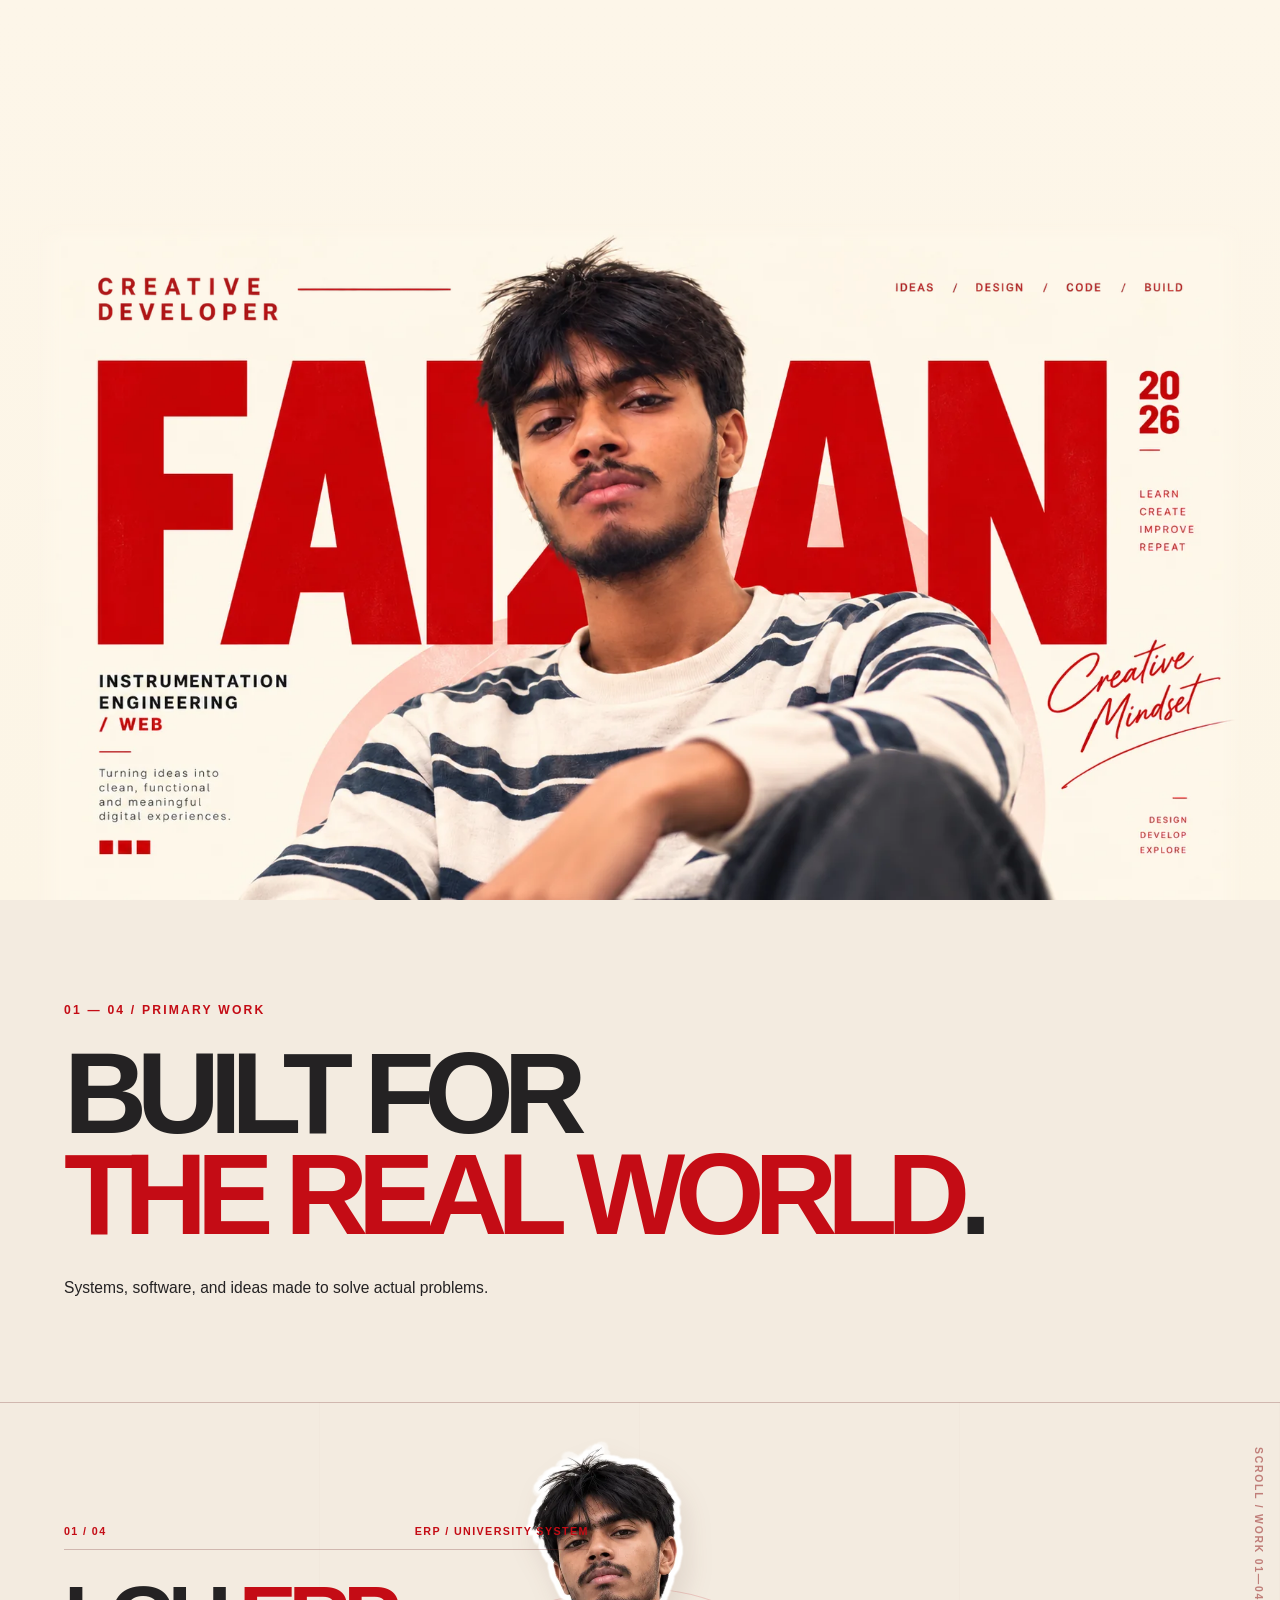
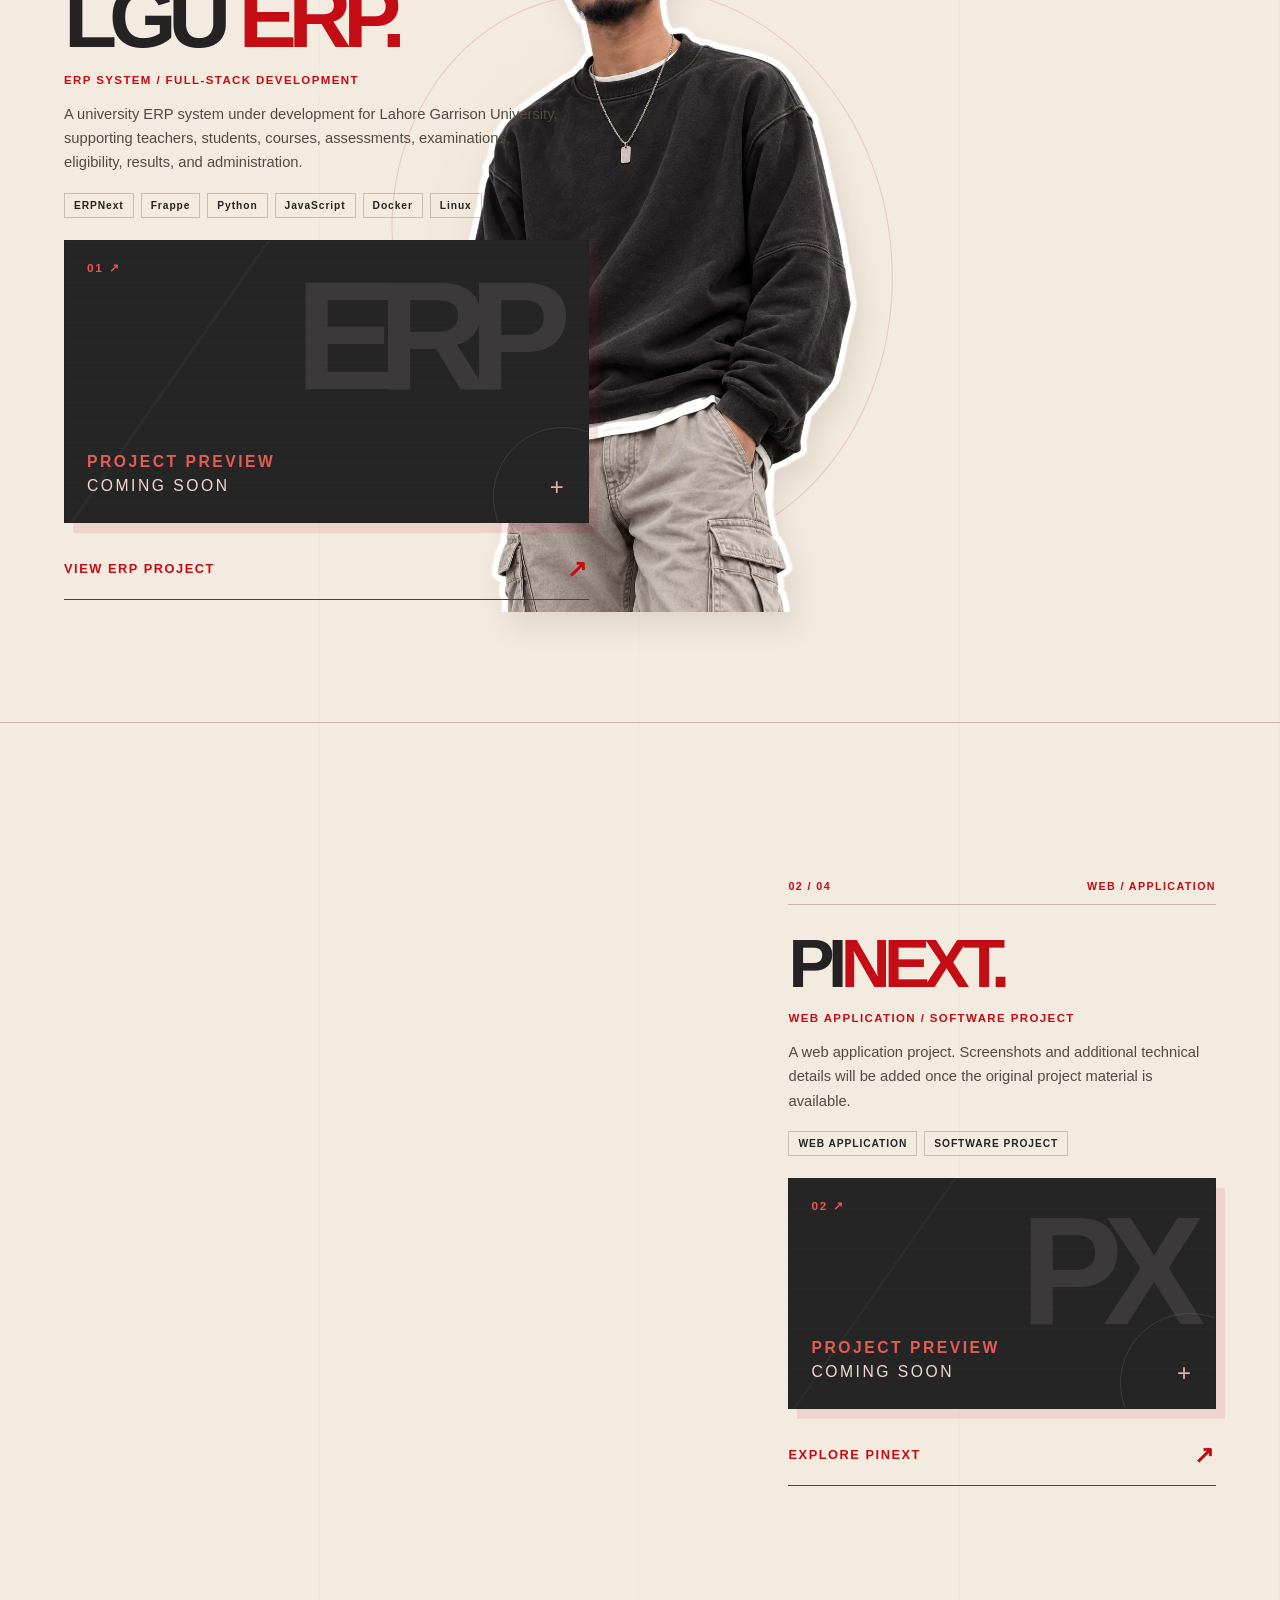
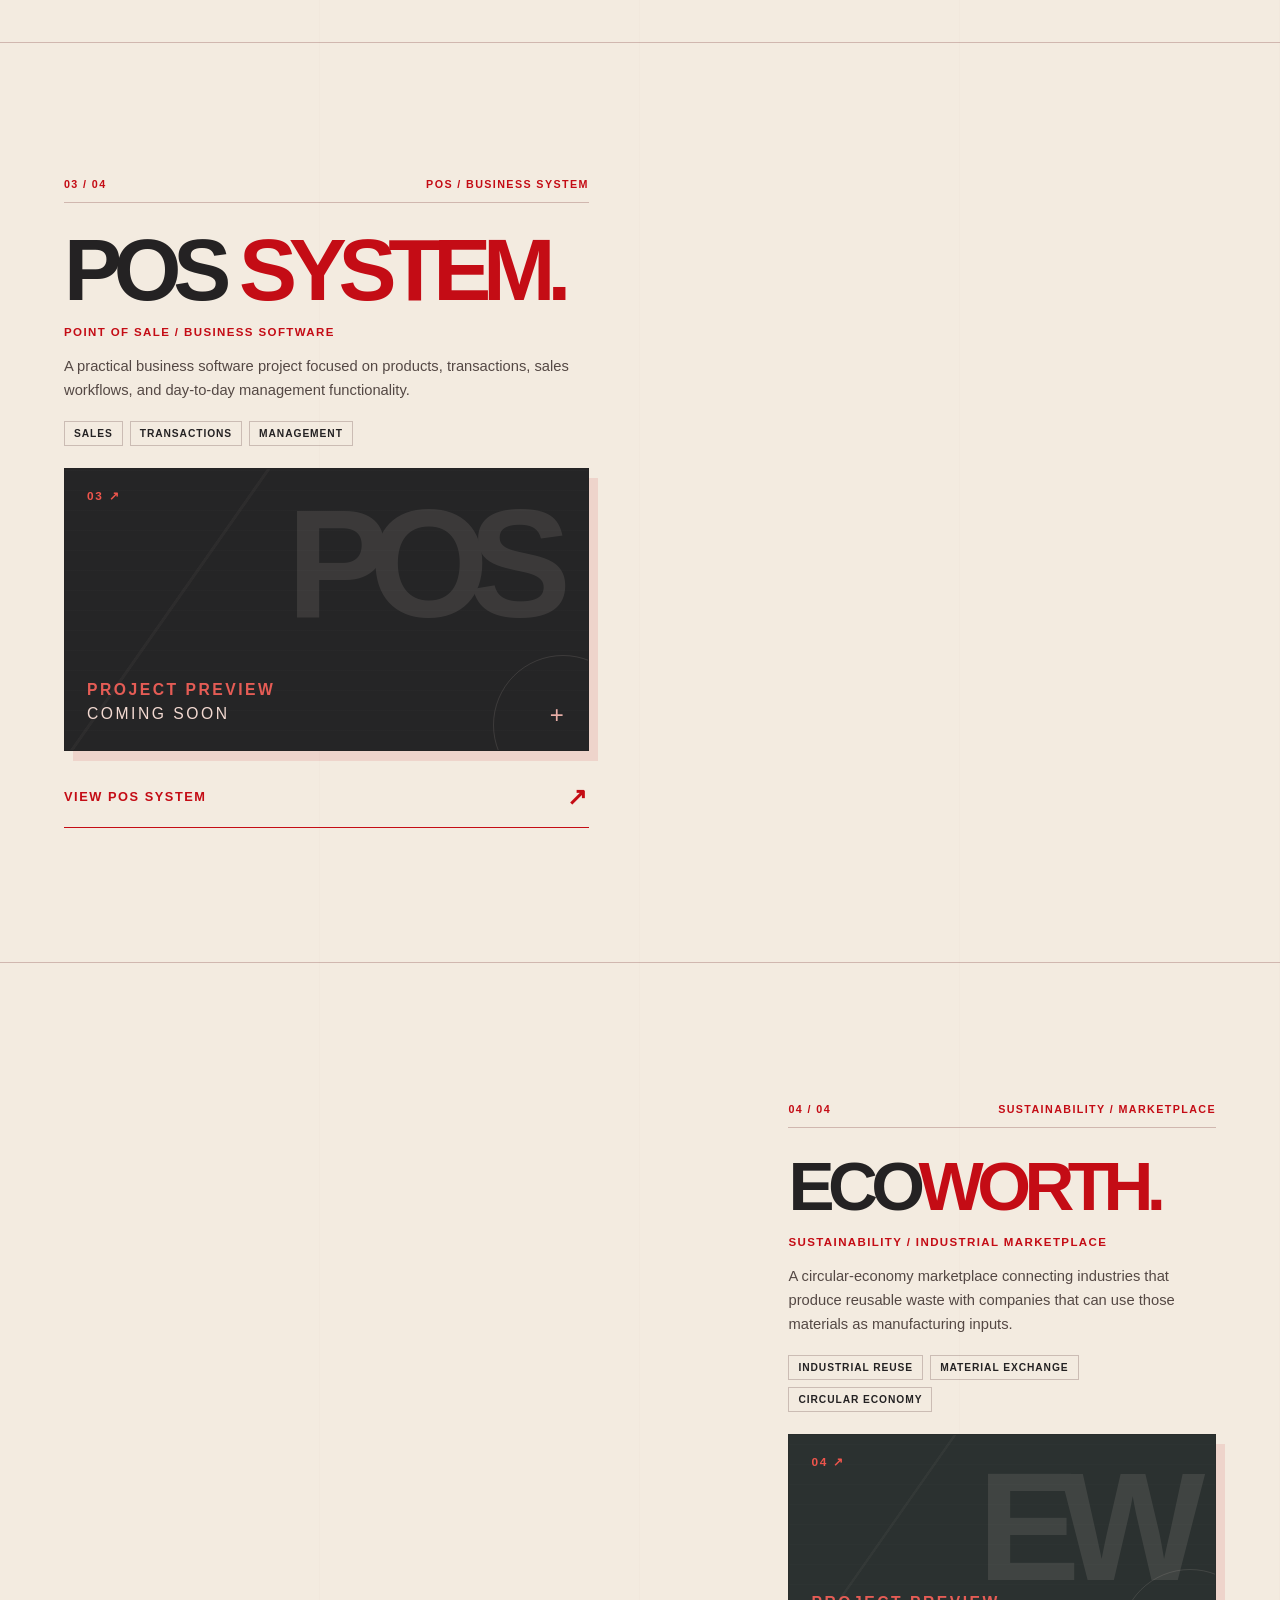
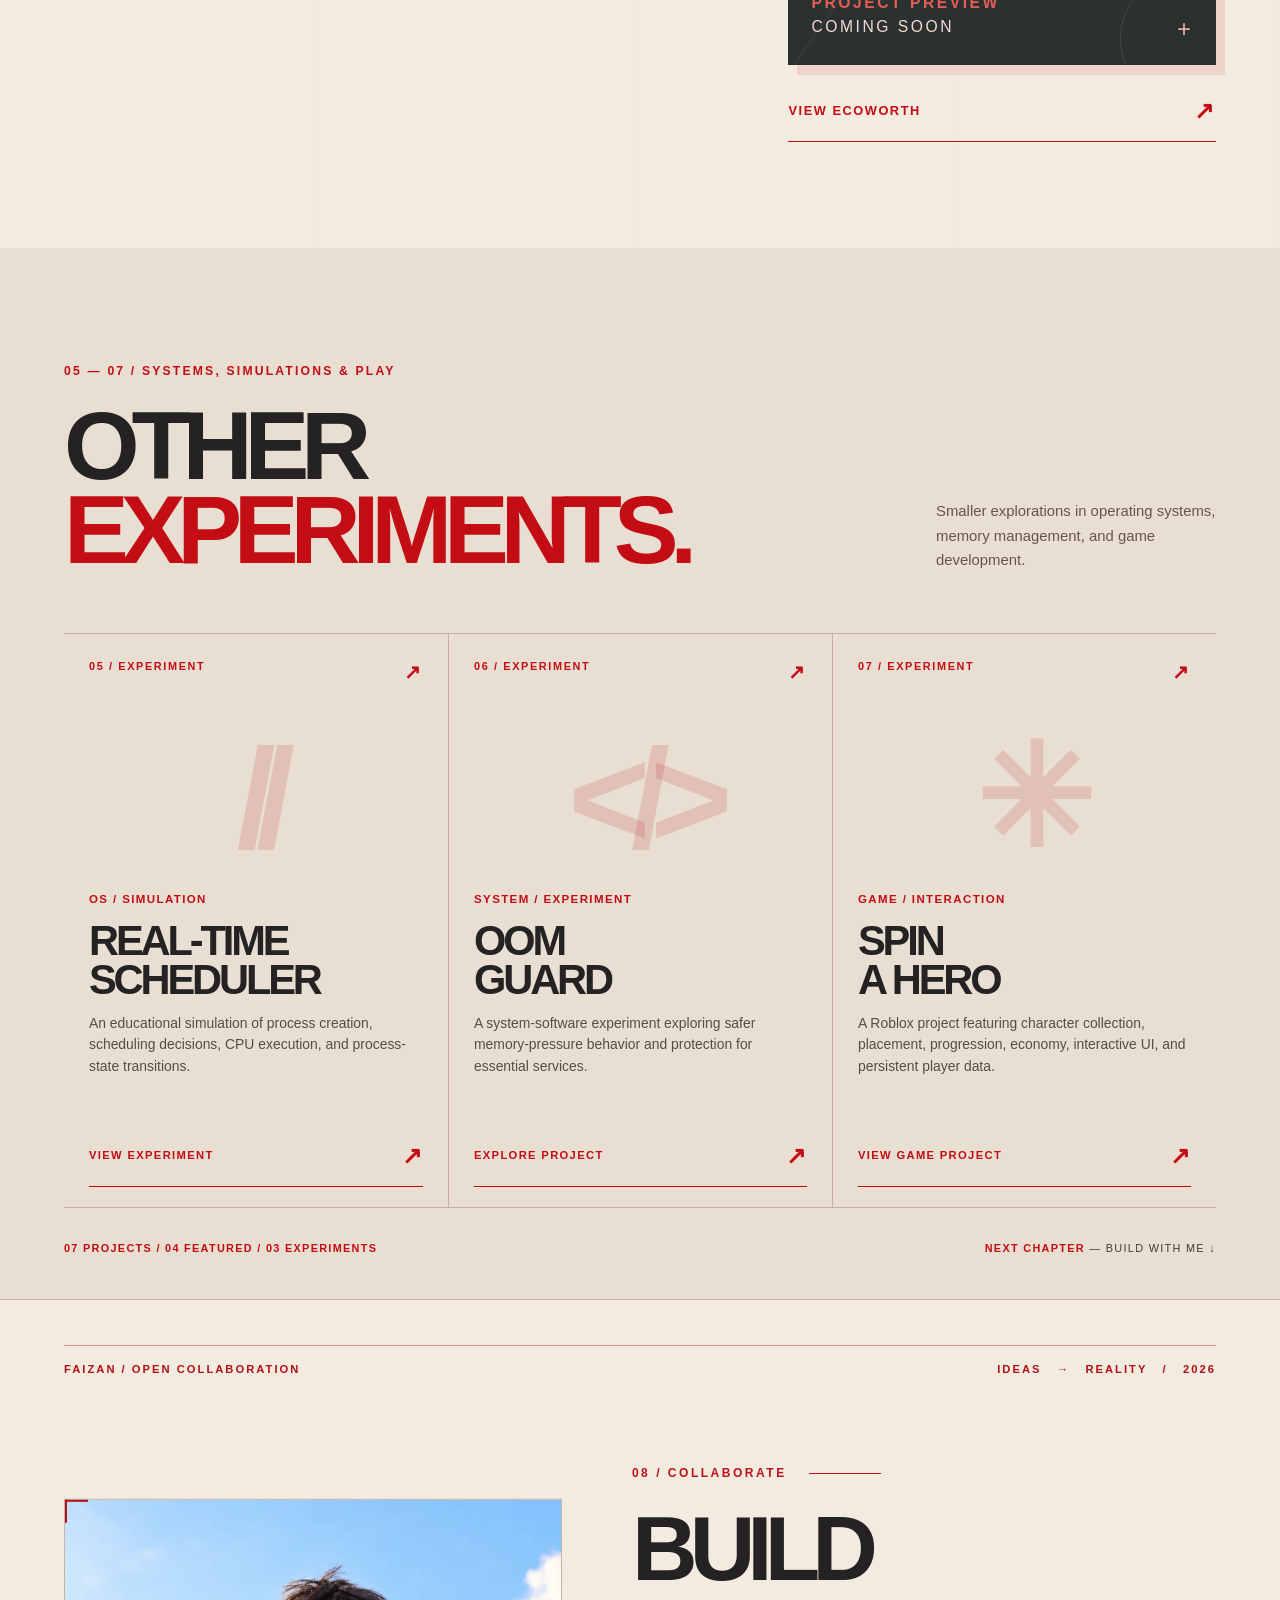
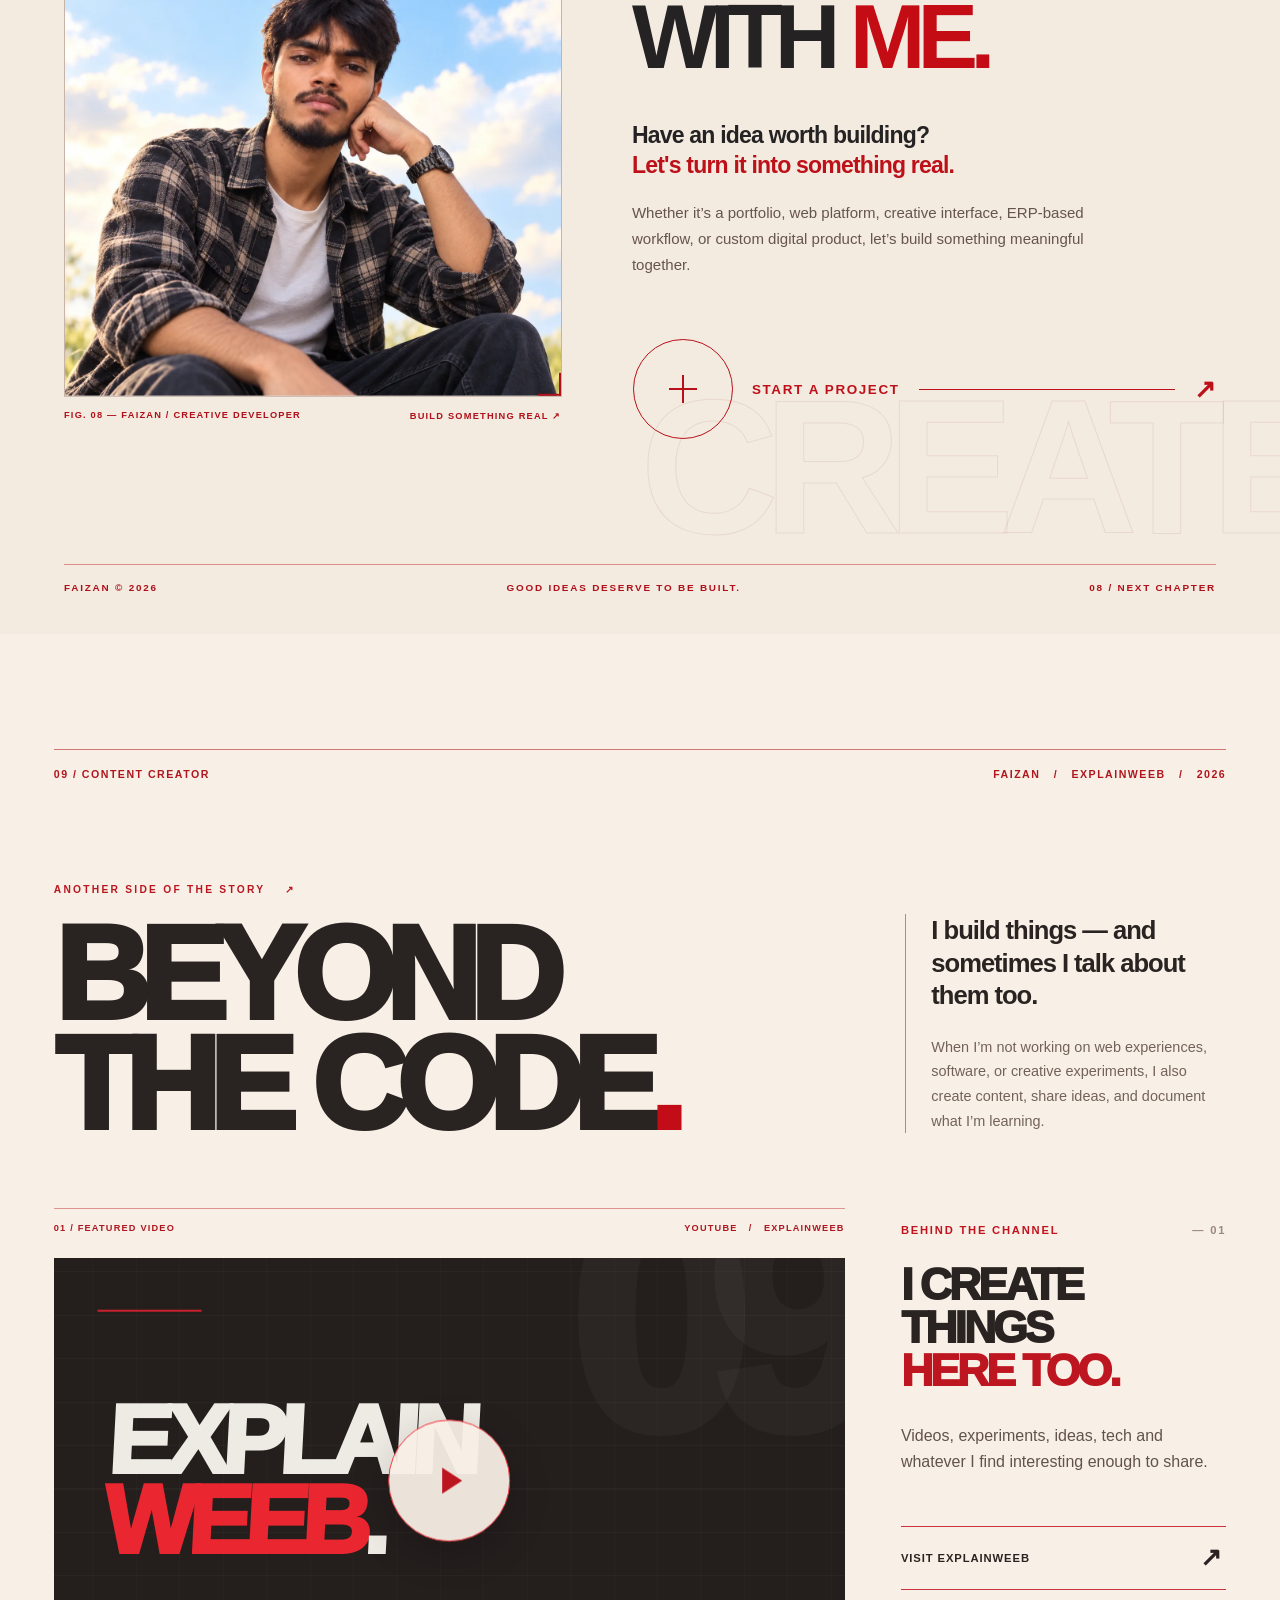
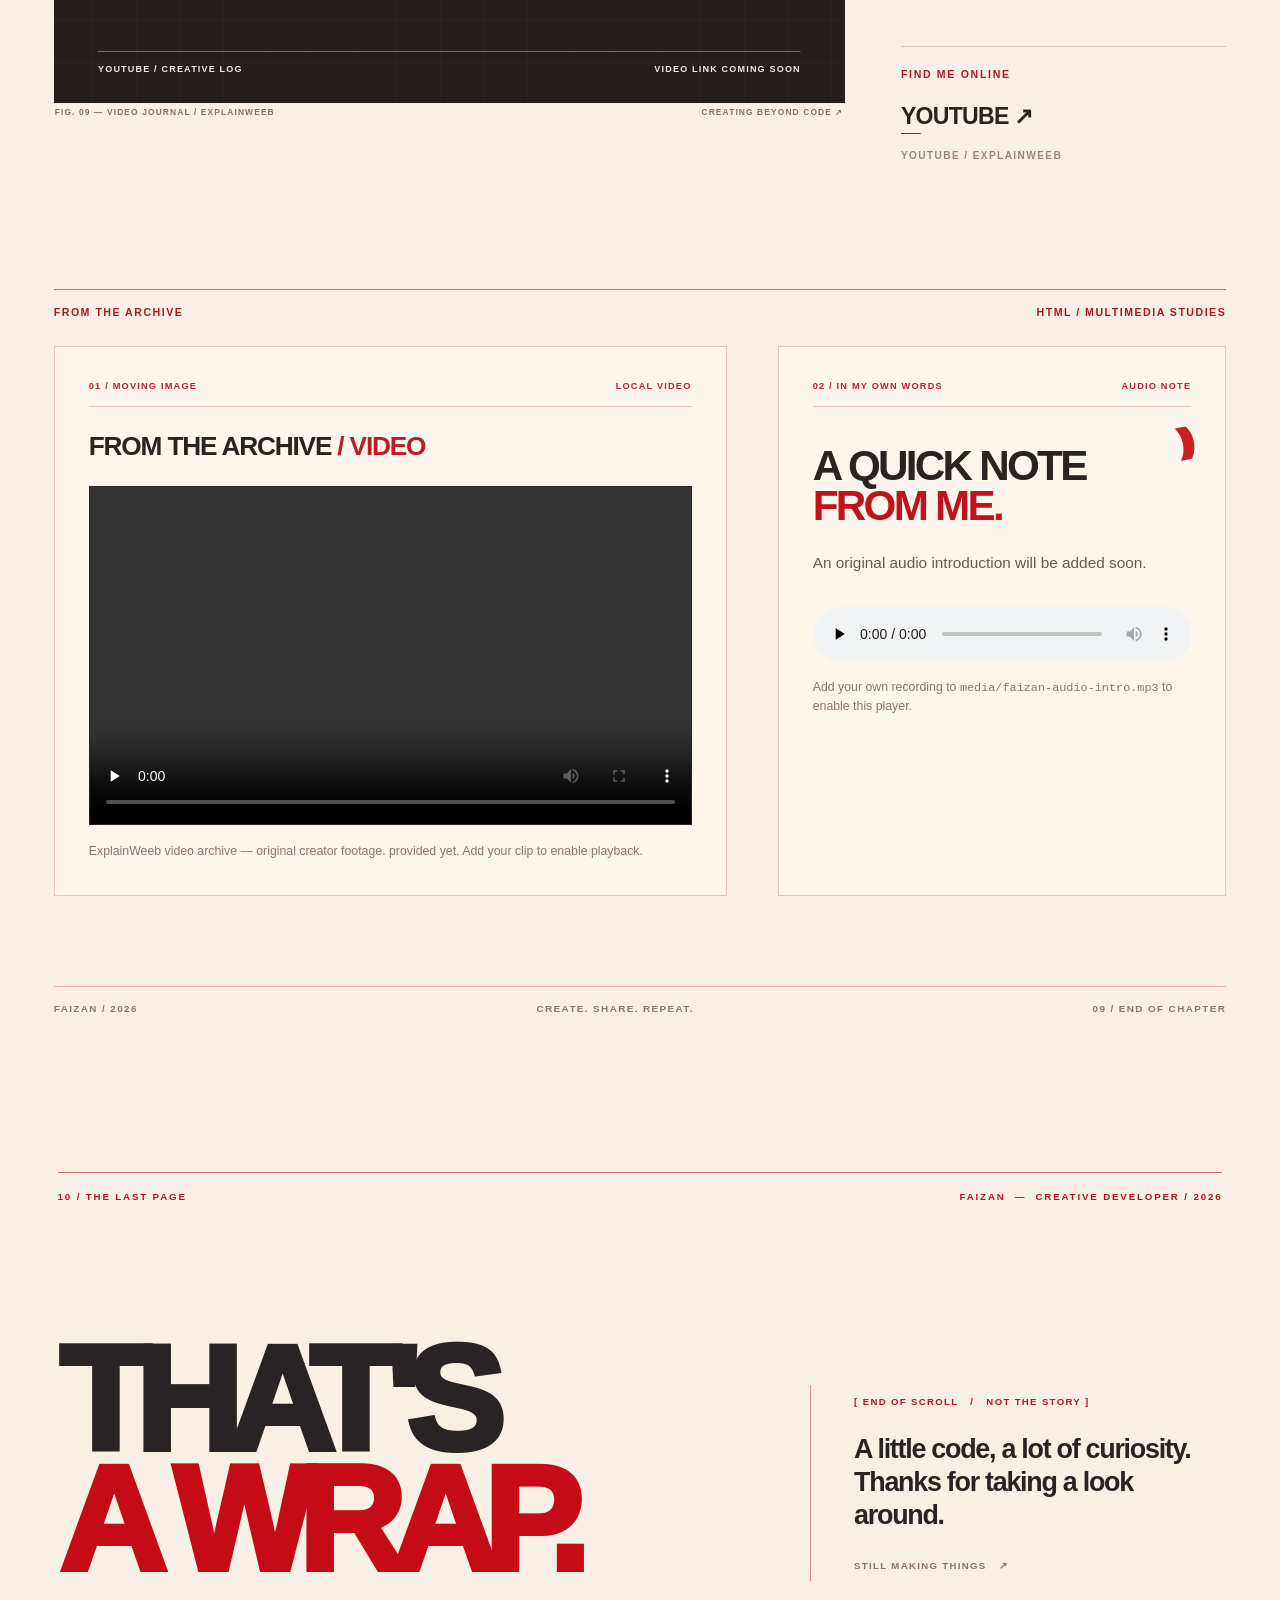
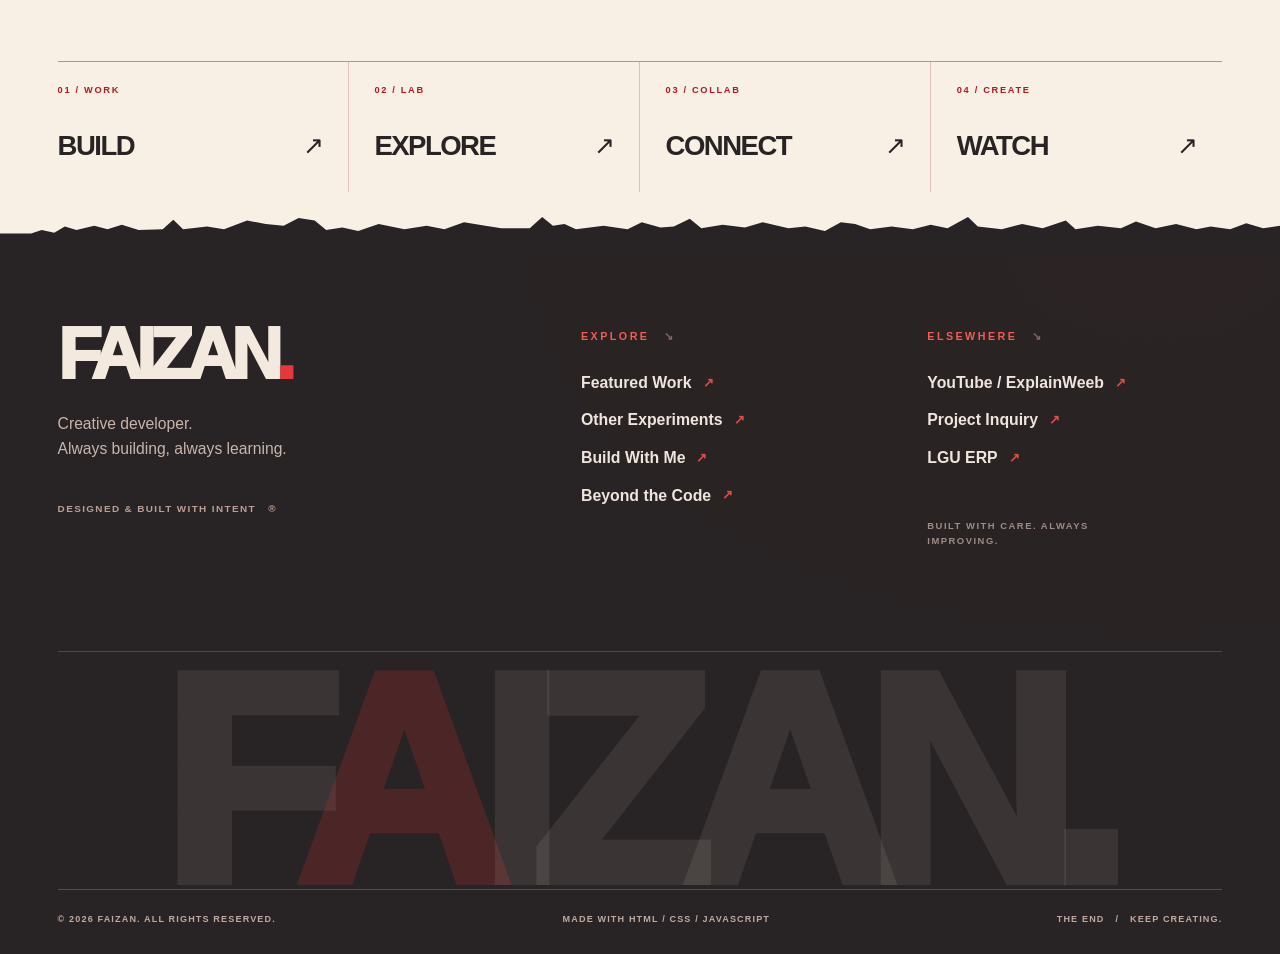
==== commit a2f620b8: "Audio Fixes" ====
--- a/faizan-portfolio/index.html
+++ b/faizan-portfolio/index.html
@@ -391,7 +391,7 @@
               <p>An original audio introduction will be added soon.</p>
               <audio controls preload="none" aria-label="Audio introduction is not recorded yet"
                 class="creator-native-audio-player">
-                <!-- Add your OWN authorized narration file: <source src="media/faizan-audio-intro.mp3" type="audio/mpeg"> -->
+                <source src="assets/images/Anuv Jain - ALAG AASMAAN (a song on the ukulele).mp3" type="audio/mpeg">
                 Your browser does not support the audio element.
               </audio>
               <p class="creator-media-description">Add your own recording to <code>media/faizan-audio-intro.mp3</code> to enable this player.</p>
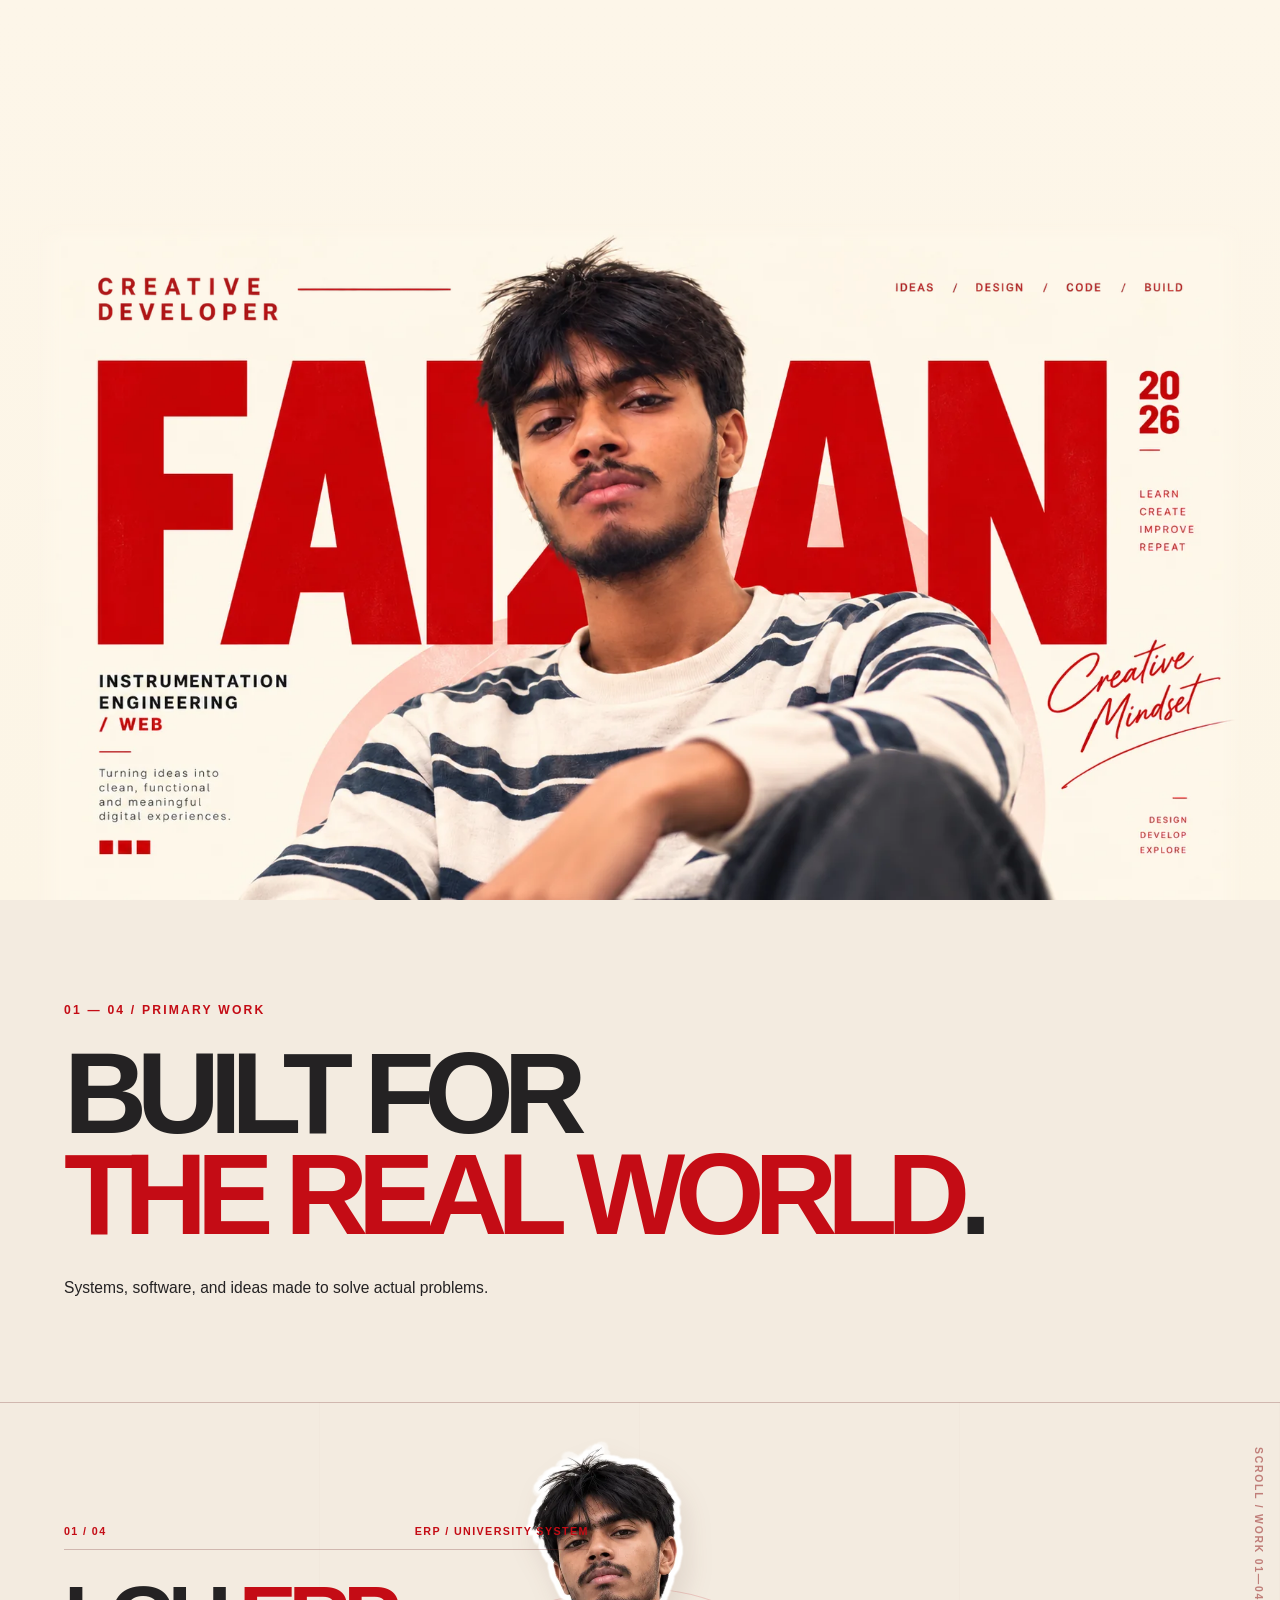
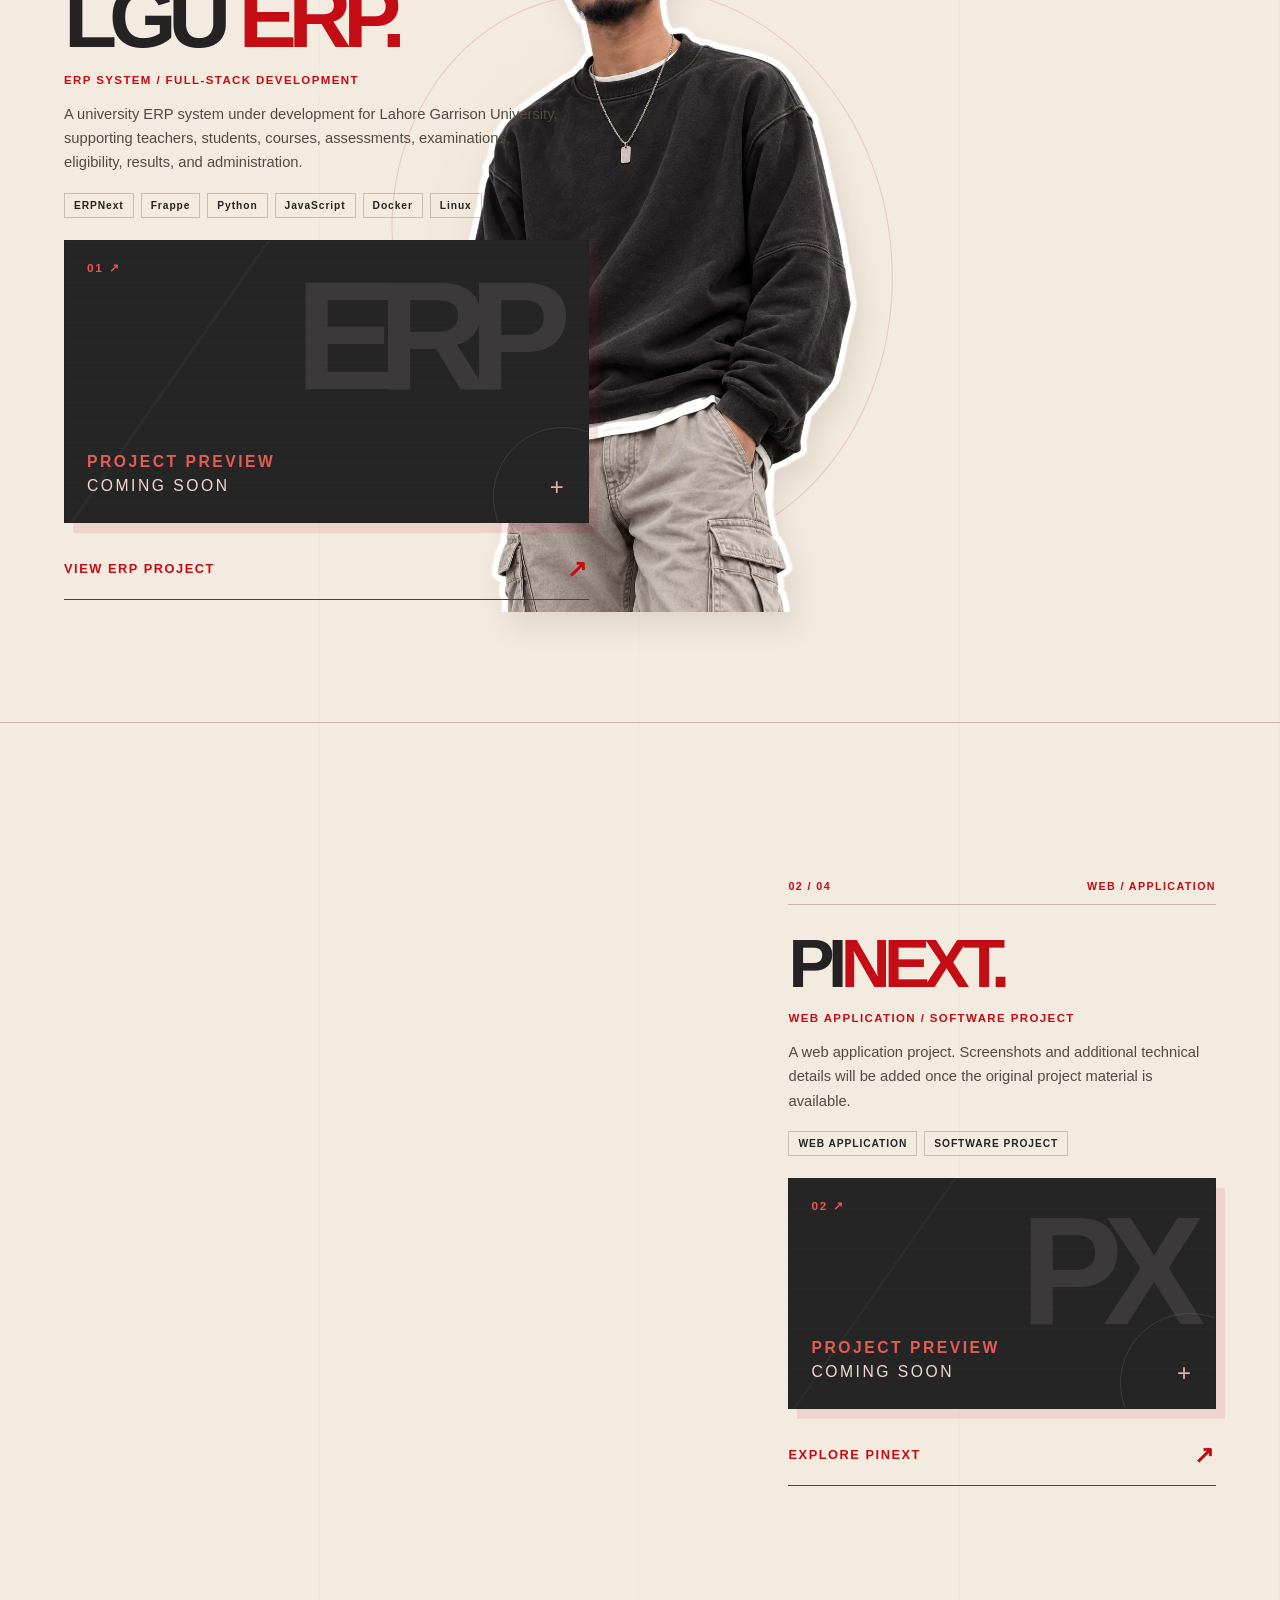
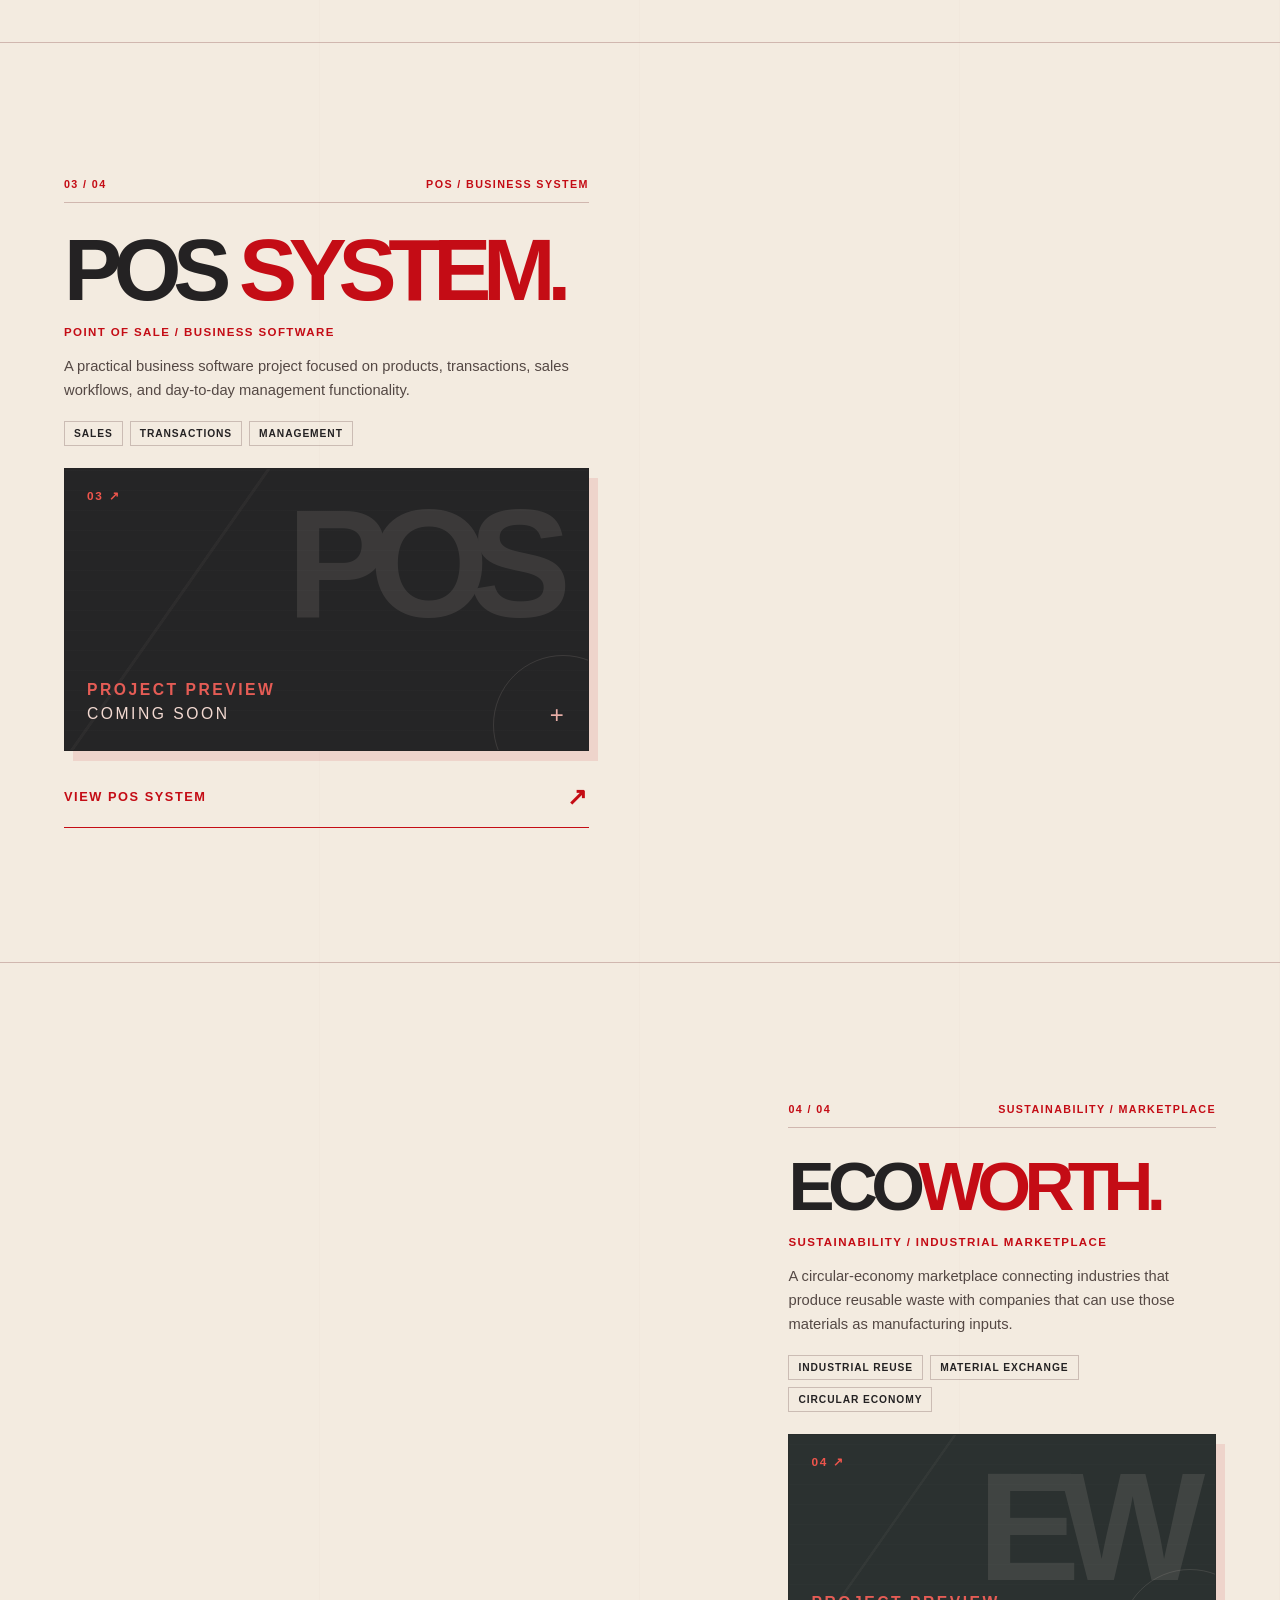
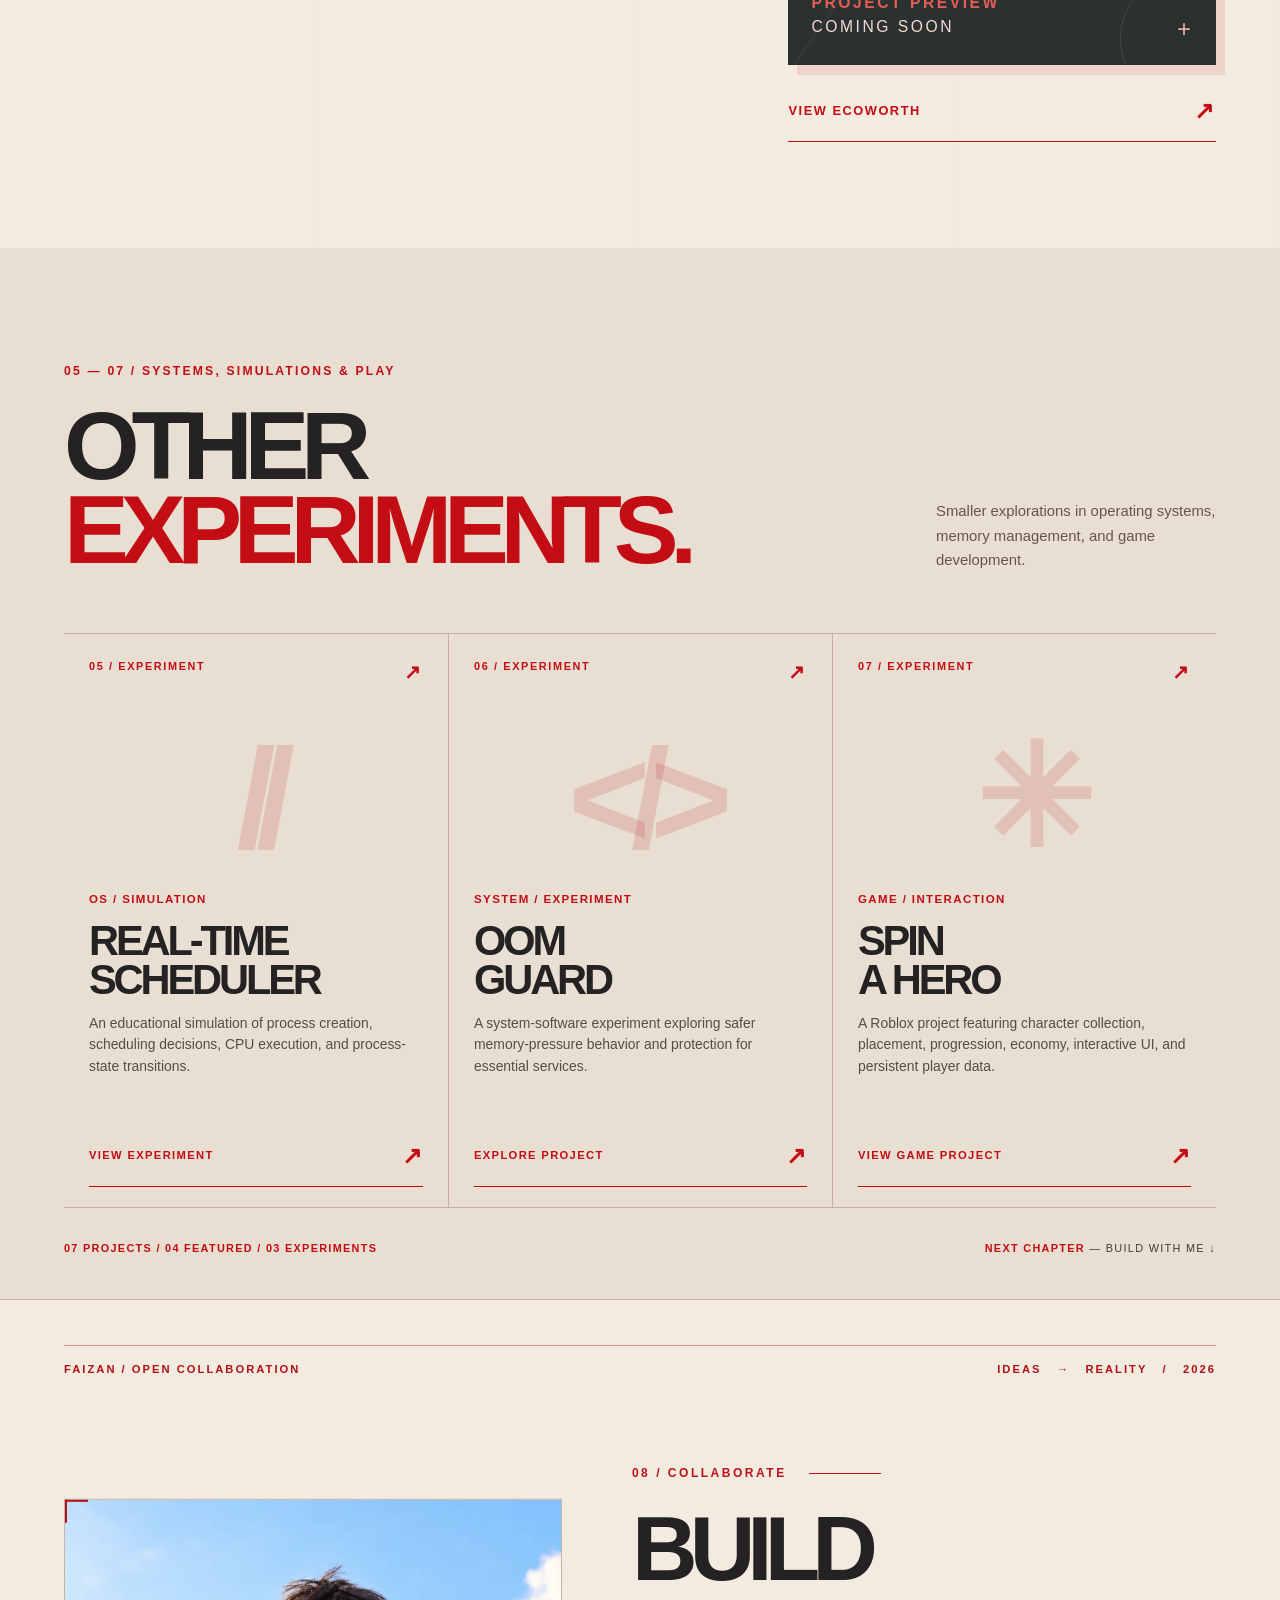
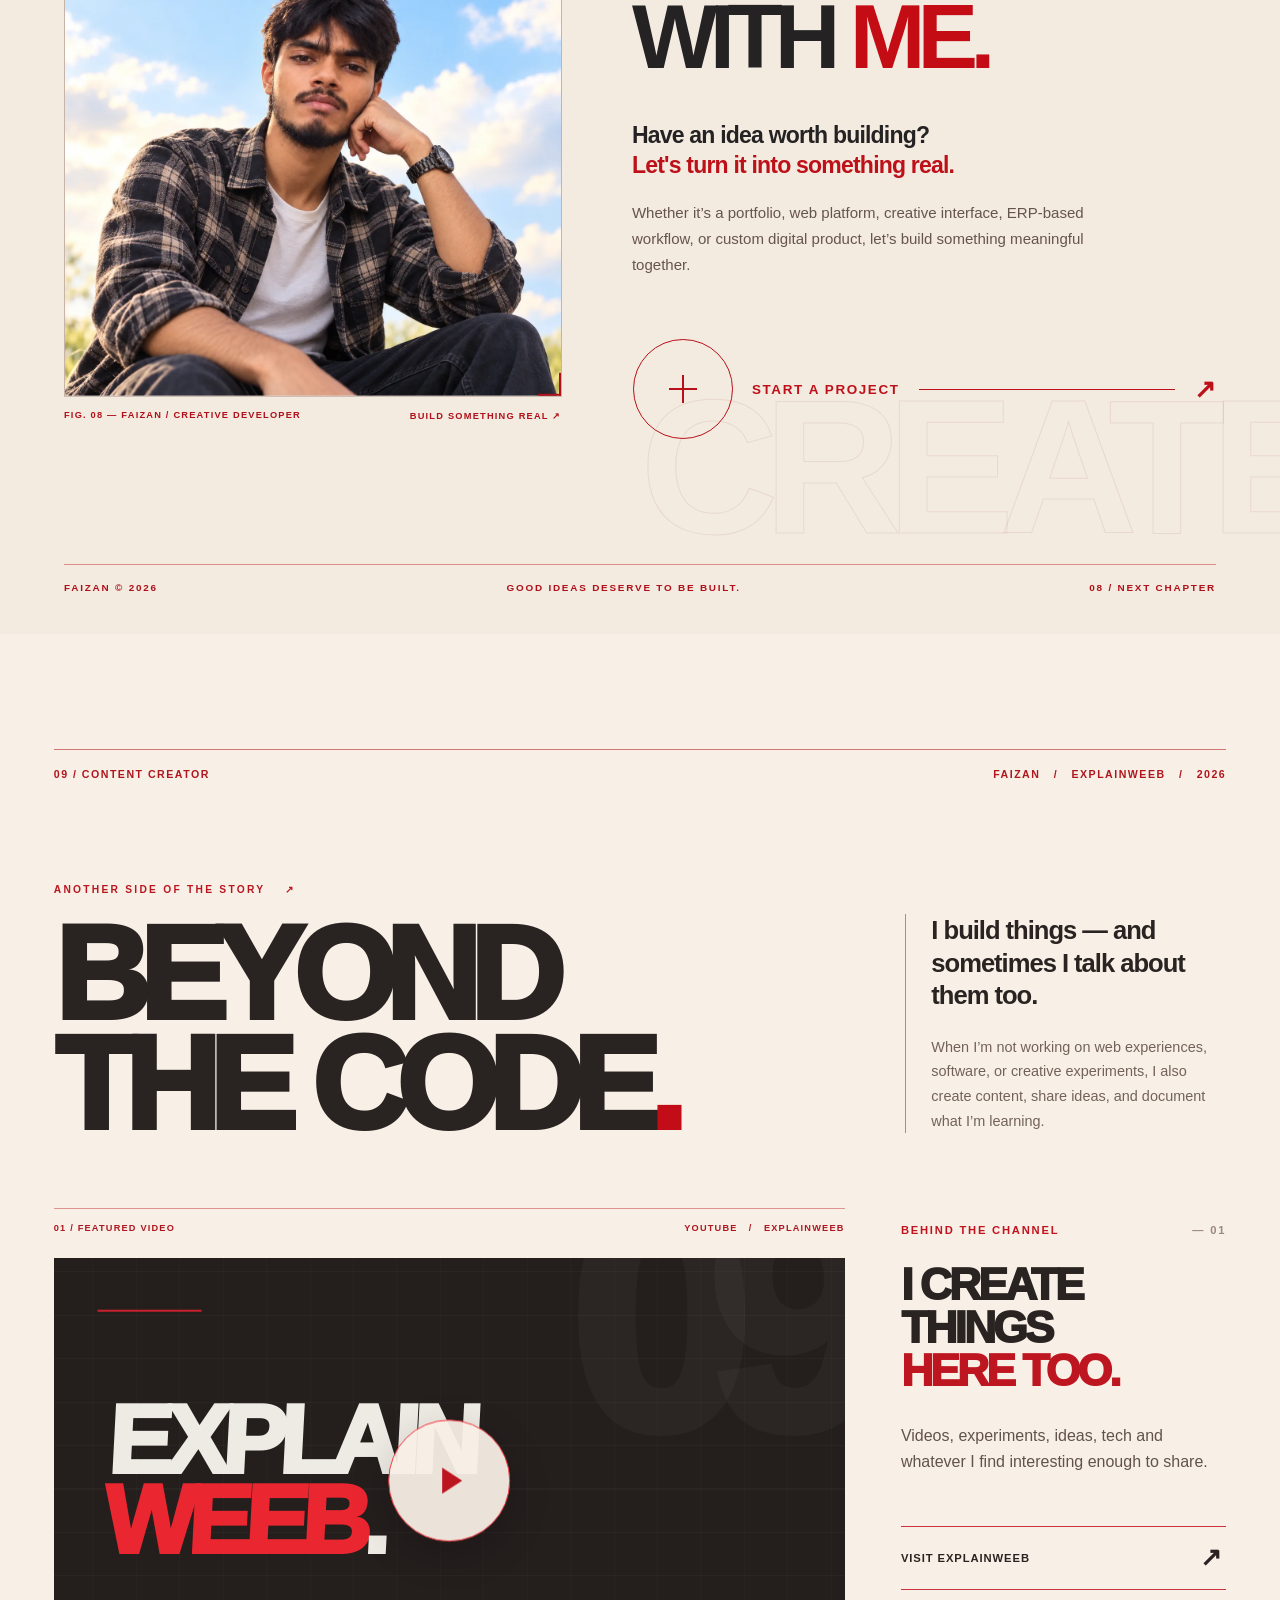
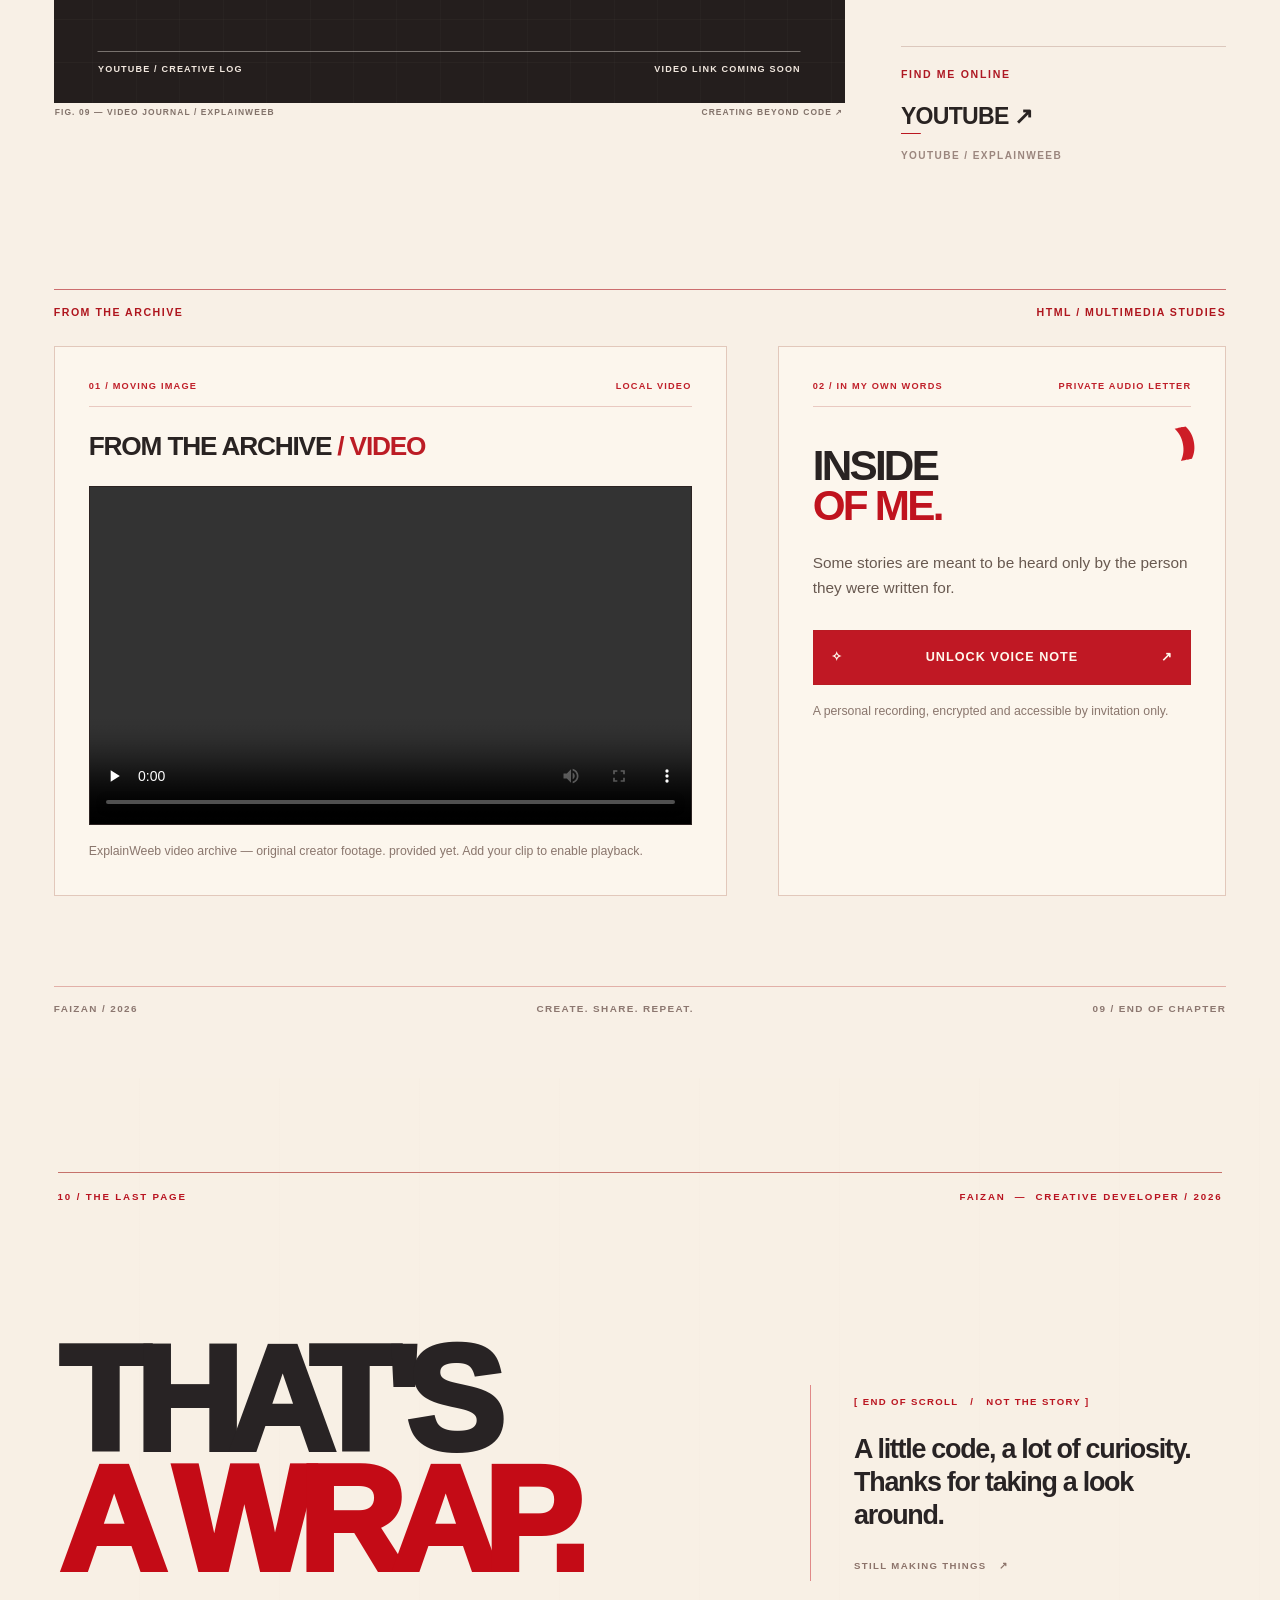
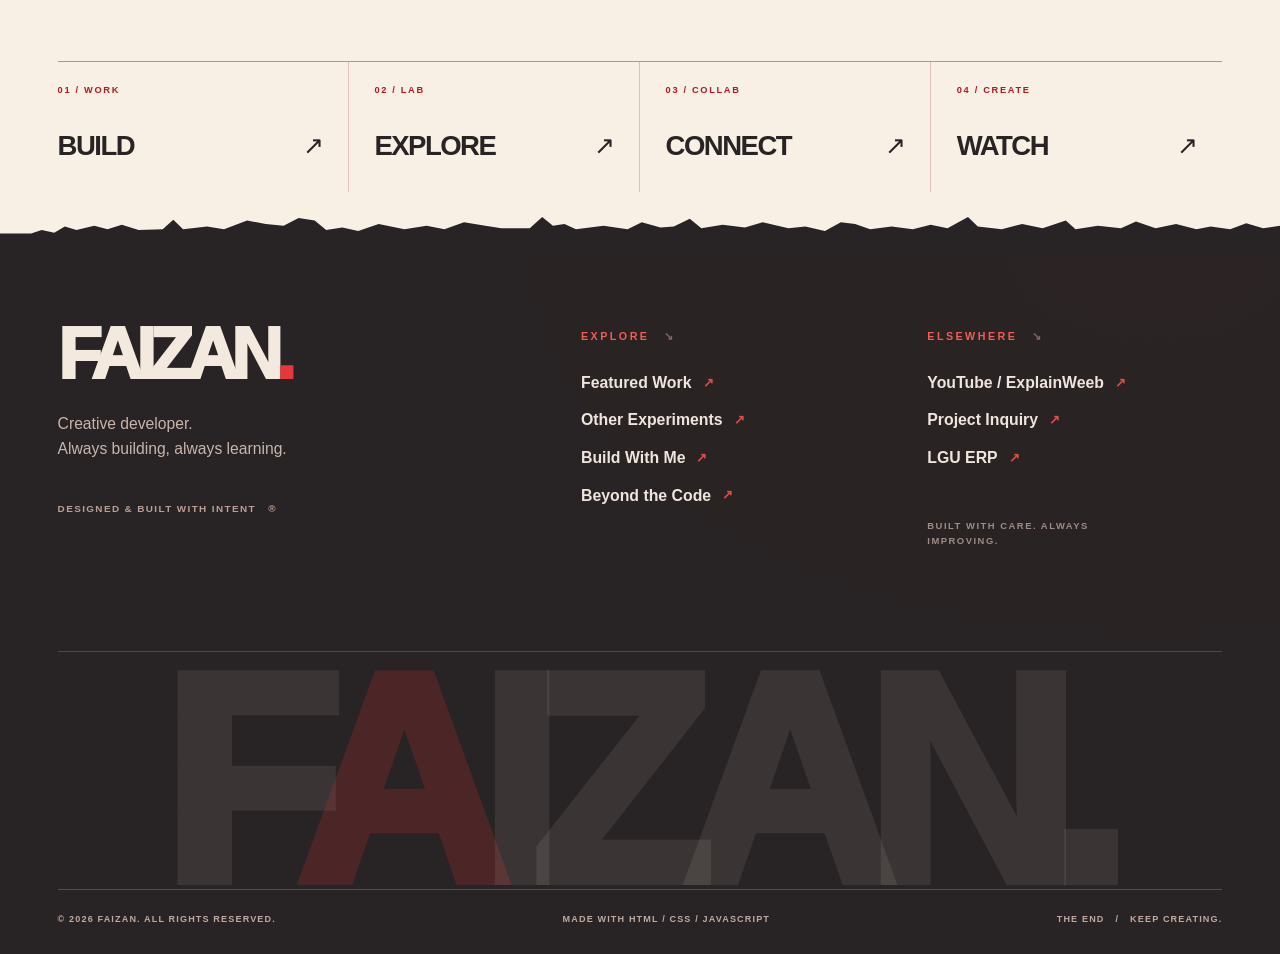
==== commit 7fc743d5: "Add secure encrypted private voice note" ====
--- a/faizan-portfolio/index.html
+++ b/faizan-portfolio/index.html
@@ -384,17 +384,16 @@
 
           <article class="creator-native-audio creator-enter" style="--creator-delay:290ms"
             aria-labelledby="creatorAudioTitle">
-            <div class="creator-media-header"><span>02 / IN MY OWN WORDS</span><span>AUDIO NOTE</span></div>
+            <div class="creator-media-header"><span>02 / IN MY OWN WORDS</span><span>PRIVATE AUDIO LETTER</span></div>
             <div class="creator-audio-content">
               <span class="creator-sound-glyph" aria-hidden="true">)))</span>
-              <h3 id="creatorAudioTitle">A QUICK NOTE<br><em>FROM ME.</em></h3>
-              <p>An original audio introduction will be added soon.</p>
-              <audio controls preload="none" aria-label="Audio introduction is not recorded yet"
-                class="creator-native-audio-player">
-                <source src="assets/images/Anuv Jain - ALAG AASMAAN (a song on the ukulele).mp3" type="audio/mpeg">
-                Your browser does not support the audio element.
-              </audio>
-              <p class="creator-media-description">Add your own recording to <code>media/faizan-audio-intro.mp3</code> to enable this player.</p>
+              <h3 id="creatorAudioTitle">INSIDE<br><em>OF ME.</em></h3>
+              <p>Some stories are meant to be heard only by the person they were written for.</p>
+              <button class="voice-vault-open" type="button" id="voiceVaultOpen"
+                aria-haspopup="dialog" aria-controls="voiceVaultDialog">
+                <span aria-hidden="true">✧</span> UNLOCK VOICE NOTE <span aria-hidden="true">↗</span>
+              </button>
+              <p class="creator-media-description">A personal recording, encrypted and accessible by invitation only.</p>
             </div>
           </article>
         </div>
@@ -402,6 +401,49 @@
             REPEAT.</span><span>09 / END OF CHAPTER</span></div>
       </div>
     </section>
+
+
+    <!-- PRIVATE VOICE NOTE: no public audio path, no embedded password or encryption key. -->
+    <dialog class="voice-vault-dialog" id="voiceVaultDialog" aria-labelledby="voiceVaultTitle"
+      aria-describedby="voiceVaultDescription">
+      <div class="voice-vault-inner">
+        <div class="voice-vault-topline">
+          <span>INSIDE OF ME / PRIVATE ARCHIVE</span>
+          <button type="button" class="voice-vault-close" id="voiceVaultClose" aria-label="Close private note">✕</button>
+        </div>
+        <p class="voice-vault-eyebrow">A LETTER KEPT THROUGH TIME — 2026</p>
+        <h2 id="voiceVaultTitle">WHO'S<br><em>LISTENING?</em></h2>
+        <p id="voiceVaultDescription">Choose who this moment is for.</p>
+        <div class="voice-vault-roles" id="voiceVaultRoles">
+          <button class="voice-vault-role" type="button" data-voice-audience="somebody">
+            <span>01 / SOMEONE SPECIAL</span><strong>Somebody</strong><small>A message held close to my heart.</small><b aria-hidden="true">↗</b>
+          </button>
+          <button class="voice-vault-role" type="button" data-voice-audience="future">
+            <span>02 / A FUTURE LETTER</span><strong>Future Faizan</strong><small>To the person I might become.</small><b aria-hidden="true">↗</b>
+          </button>
+        </div>
+        <form id="voiceVaultForm" class="voice-vault-form" hidden novalidate>
+          <button type="button" class="voice-vault-back" id="voiceVaultBack">← BACK TO CHOICES</button>
+          <p class="voice-vault-welcome" id="voiceVaultWelcome" hidden>
+            Welcome back, Faizan. Years may have passed since you recorded this. You may have changed,
+            grown, or forgotten how deeply you once felt. Listen with kindness to the person you used to be.
+          </p>
+          <p class="voice-vault-welcome" id="voiceVaultSomebody" hidden>
+            This is something I could never fully say out loud. If this letter was meant for you, you already have the key.
+          </p>
+          <label for="voiceVaultPassword">ENTER YOUR PRIVATE PASSWORD</label>
+          <input id="voiceVaultPassword" type="password" autocomplete="off" autocapitalize="off"
+            spellcheck="false" minlength="1" maxlength="256" required placeholder="Private password" />
+          <button type="submit" class="voice-vault-submit" id="voiceVaultSubmit">UNLOCK LETTER ↗</button>
+          <p class="voice-vault-status" id="voiceVaultStatus" role="status" aria-live="polite"></p>
+          <div class="voice-vault-playback" id="voiceVaultPlayback" hidden>
+            <span>THE LETTER IS OPEN</span>
+            <audio id="voiceVaultPlayer" controls preload="none" aria-label="Private voice note"></audio>
+            <small>Only listen somewhere private. Anyone with the password can save what they hear.</small>
+          </div>
+        </form>
+      </div>
+    </dialog>
 
     <!-- Remaining project CTAs open local details, never fabricated destinations. -->
     <dialog class="project-dialog" id="projectDialog" aria-labelledby="dialogTitle">
@@ -497,6 +539,7 @@
     </div>
   </footer>
   <script src="js/script.js" defer></script>
+  <script src="js/private-voice.js" defer></script>
 </body>
 
 </html>
--- a/faizan-portfolio/css/style.css
+++ b/faizan-portfolio/css/style.css
@@ -3062,3 +3062,60 @@
 @media (max-width: 700px) {
   .creator-media-description, .footer-no-fake-links { font-size: max(.72rem, 11px); }
 }
+
+
+/* INSIDE OF ME — private voice note. Isolated from the existing portfolio visuals. */
+.voice-vault-open {
+  display:flex; align-items:center; justify-content:space-between; gap:15px;
+  width:100%; max-width:420px; min-height:55px; padding:13px 17px;
+  border:1px solid #b91b23; background:#c01824; color:#fff8ec;
+  font-family:inherit;font-size:.79rem;font-weight:800;line-height:1.25; letter-spacing:.08em;
+  cursor:pointer; transition:background .2s ease,transform .2s ease;
+}
+.voice-vault-open:hover { background:#9c151d; transform:translateY(-2px); }
+.voice-vault-open:focus-visible, .voice-vault-dialog button:focus-visible,
+.voice-vault-dialog input:focus-visible { outline:3px solid #be2733;outline-offset:3px; }
+.voice-vault-dialog {
+  width:min(590px,calc(100vw - 28px)); max-height:calc(100dvh - 32px);
+  padding:0; border:1px solid #c5a99a; color:#2f2726; background:#fcf5e9;
+  box-shadow:0 20px 90px rgba(18,12,11,.3); overflow-y:auto;
+}
+.voice-vault-dialog::backdrop { background:rgba(22,15,17,.74); backdrop-filter:blur(7px); }
+.voice-vault-inner { padding:clamp(22px,4vw,43px); }
+.voice-vault-topline { display:flex;justify-content:space-between;align-items:center;gap:15px;
+  padding-bottom:15px;border-bottom:1px solid rgba(140,50,49,.3);color:#a51b25;
+  font-size:.62rem;font-weight:800;letter-spacing:.14em; }
+.voice-vault-close {border:0;background:transparent;color:#4f3230;font-size:1.4rem;cursor:pointer;padding:5px 8px;}
+.voice-vault-eyebrow {margin:34px 0 12px;color:#9a8274;font-size:.64rem;letter-spacing:.12em;font-weight:800;}
+.voice-vault-dialog h2 {font-size:clamp(2.65rem,7vw,4.8rem);line-height:.93;letter-spacing:-.075em;margin:0;font-weight:950;}
+.voice-vault-dialog h2 em {font-style:normal;color:#bd1621;}
+#voiceVaultDescription {font-size:.96rem;line-height:1.6;color:#745e54;margin:20px 0 24px;}
+.voice-vault-roles {display:grid;grid-template-columns:repeat(2,minmax(0,1fr));gap:12px;}
+.voice-vault-role {position:relative;display:flex;flex-direction:column;align-items:flex-start;text-align:left;
+  min-height:160px;padding:19px 16px 26px;border:1px solid #d9bdb1;background:#f9eee2;color:#3b2a29;
+  cursor:pointer;font-family:inherit;transition:border-color .2s,background .2s;}
+.voice-vault-role:hover {border-color:#bd1621;background:#fae3d8;}
+.voice-vault-role>span {font-size:.6rem;letter-spacing:.11em;color:#a41a24;font-weight:800;}
+.voice-vault-role strong {font-size:clamp(1.2rem,2.9vw,1.65rem);letter-spacing:-.05em;margin:16px 0 4px;}
+.voice-vault-role small {font-size:.72rem;line-height:1.5;color:#736057;}
+.voice-vault-role b {position:absolute;right:16px;bottom:14px;color:#b01b23;}
+.voice-vault-form {display:flex;flex-direction:column;align-items:stretch;gap:12px;}
+.voice-vault-form[hidden], .voice-vault-roles[hidden], .voice-vault-welcome[hidden], .voice-vault-playback[hidden] {display:none;}
+.voice-vault-back {align-self:flex-start;padding:5px 0;border:0;background:transparent;color:#a51b25;
+  font-family:inherit;font-size:.7rem;font-weight:800;line-height:1.4;cursor:pointer;letter-spacing:.06em;}
+.voice-vault-welcome {background:#f6e8db;border-left:3px solid #b81e28;margin:13px 0;
+  padding:14px 18px;color:#59413b;line-height:1.75;font-size:.9rem;}
+.voice-vault-form label {font-size:.67rem;font-weight:800;letter-spacing:.1em;color:#805c50;margin-top:9px;}
+.voice-vault-form input {width:100%;padding:15px;border:1px solid #d2b9ad;background:#fffaf2;
+  border-radius:0;color:#312828;font:inherit;font-size:1rem;}
+.voice-vault-submit {padding:15px;min-height:48px;border:1px solid #a91923;
+  background:#c01824;color:white;font-family:inherit;font-size:.81rem;font-weight:800;line-height:1.4;letter-spacing:.08em;cursor:pointer;}
+.voice-vault-submit:hover {background:#98151e;}
+.voice-vault-submit:disabled {cursor:wait;opacity:.65;}
+.voice-vault-status {margin:0;min-height:1.6em;font-size:.8rem;line-height:1.5;color:#a81e27;}
+.voice-vault-playback {margin-top:9px;border-top:1px solid #d6b7a7;padding-top:22px;}
+.voice-vault-playback>span {font-size:.68rem;font-weight:800;letter-spacing:.11em;color:#b51a24;}
+.voice-vault-playback audio {display:block;width:100%;margin:16px 0;accent-color:#bd1621;}
+.voice-vault-playback small {font-size:.73rem;line-height:1.5;color:#745e54;}
+@media(max-width:480px) {.voice-vault-roles {grid-template-columns:1fr;}.voice-vault-role {min-height:123px;}}
+@media(prefers-reduced-motion:reduce){.voice-vault-open,.voice-vault-role{transition:none}.voice-vault-open:hover{transform:none}}
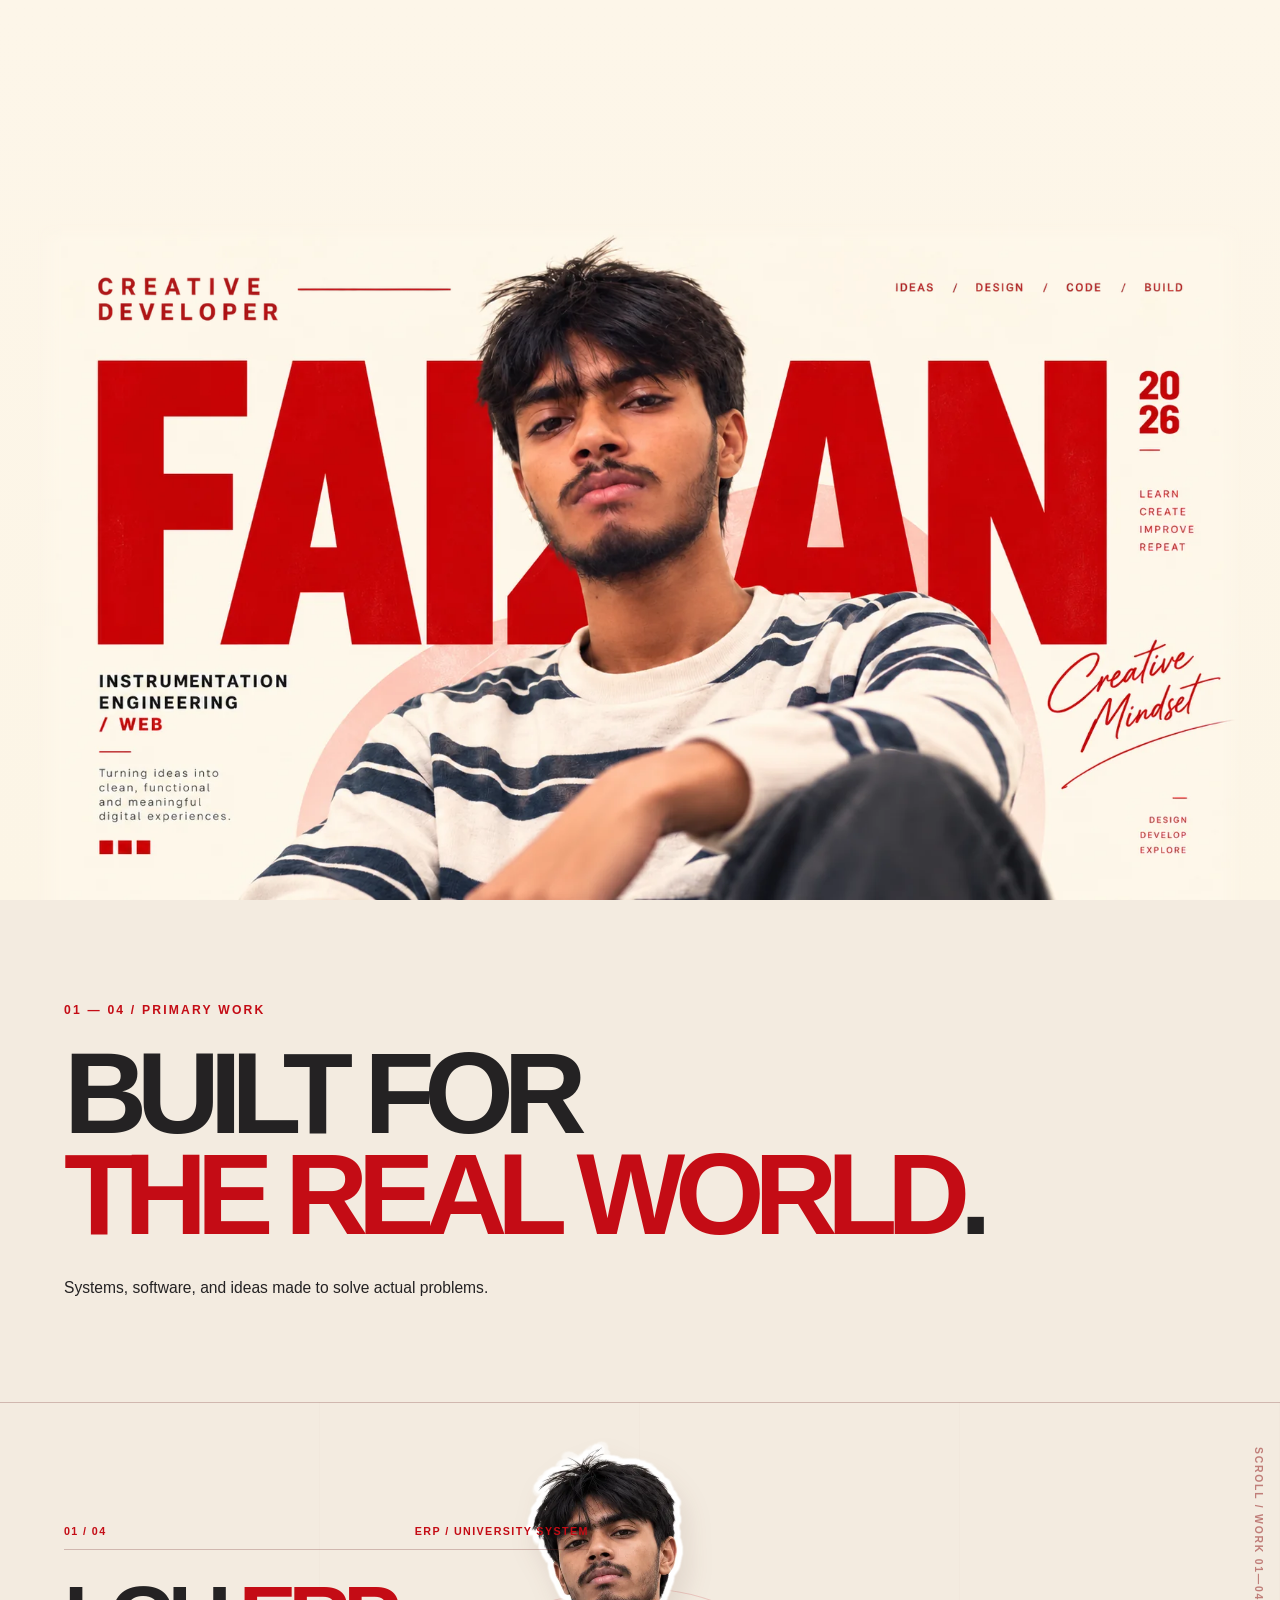
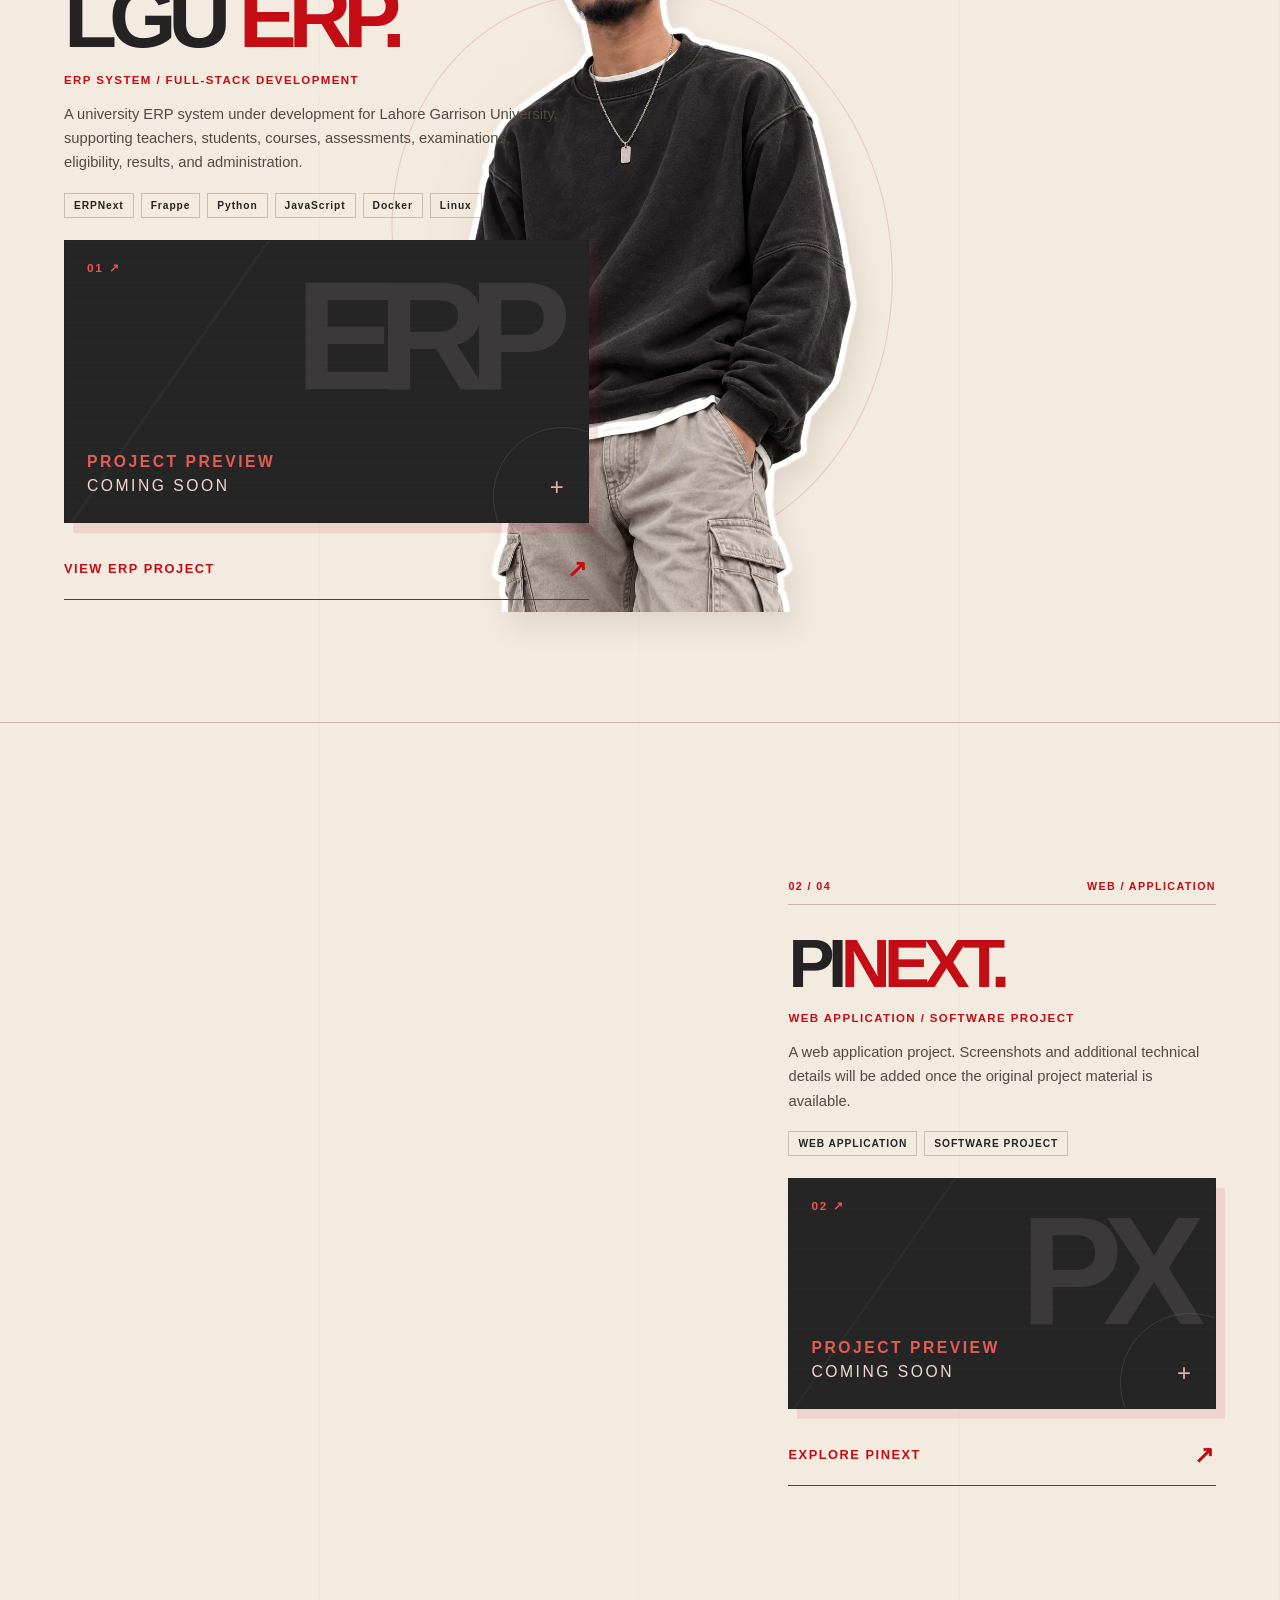
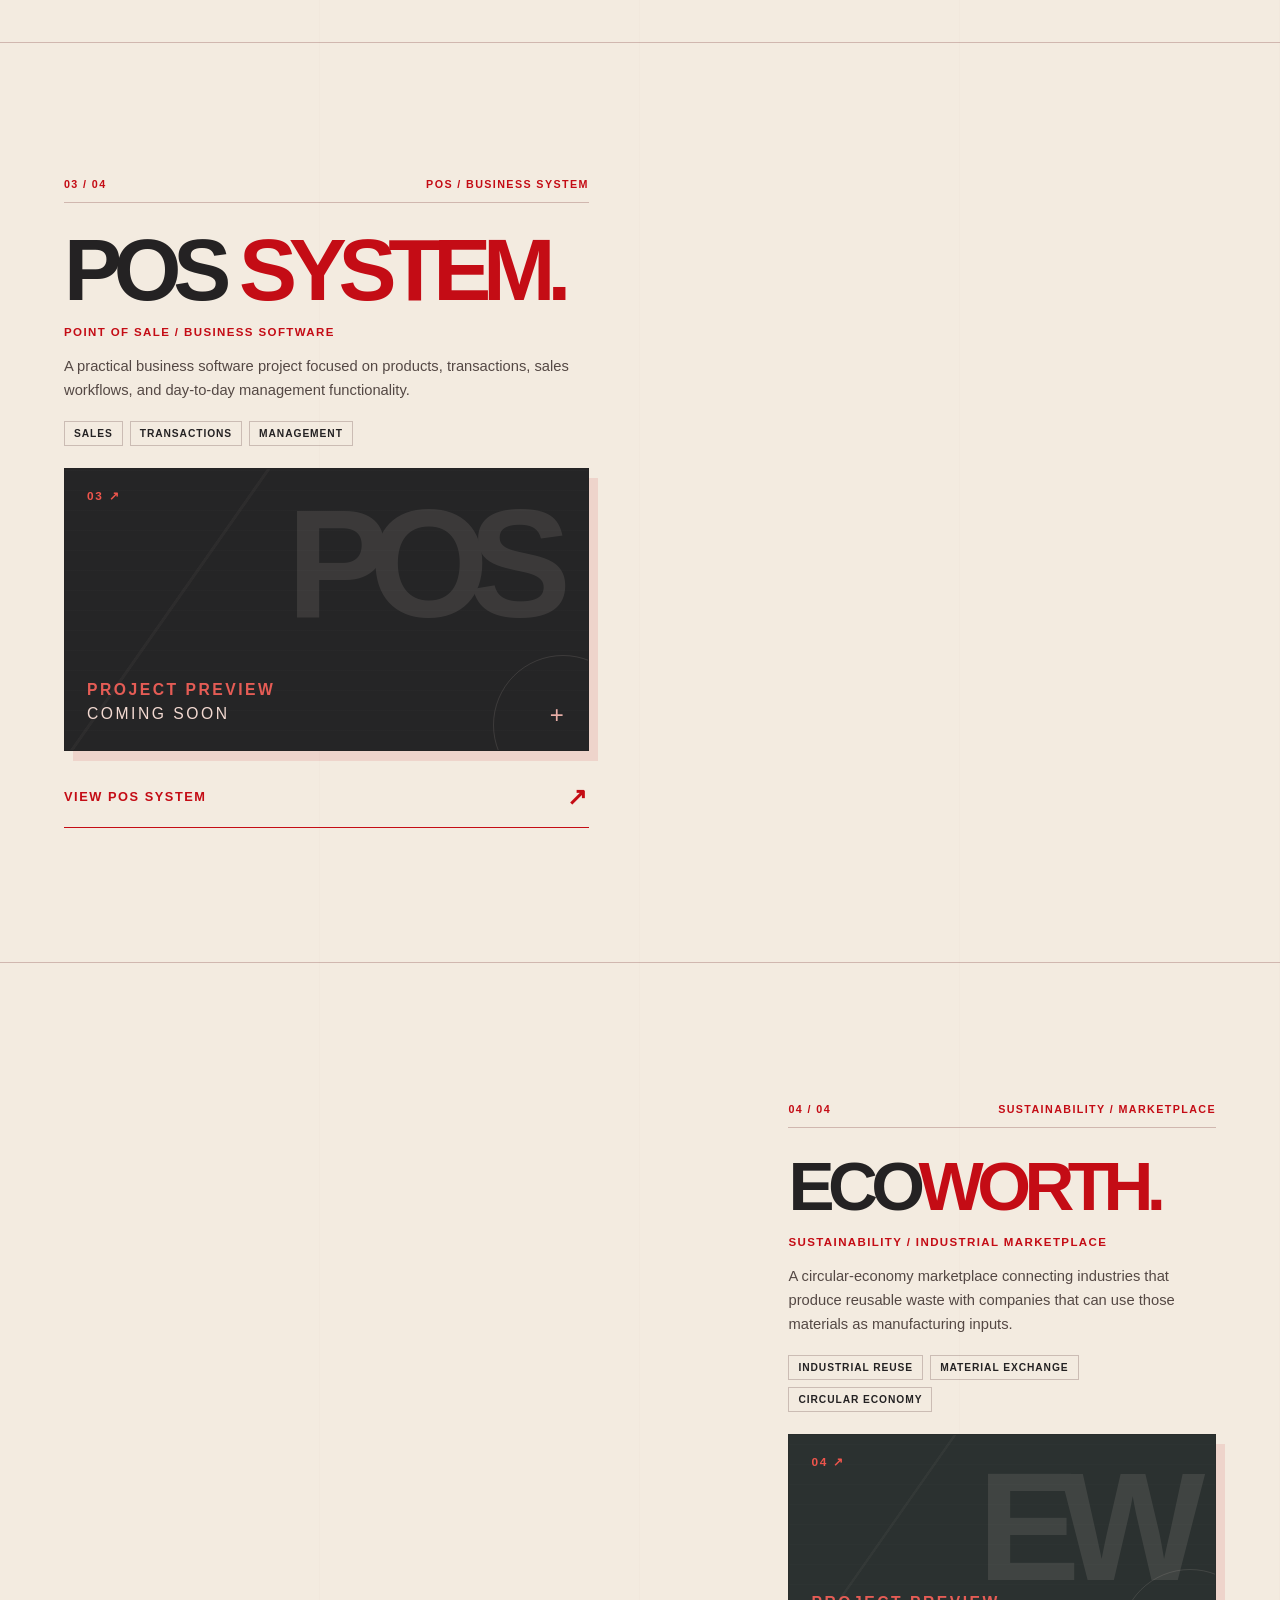
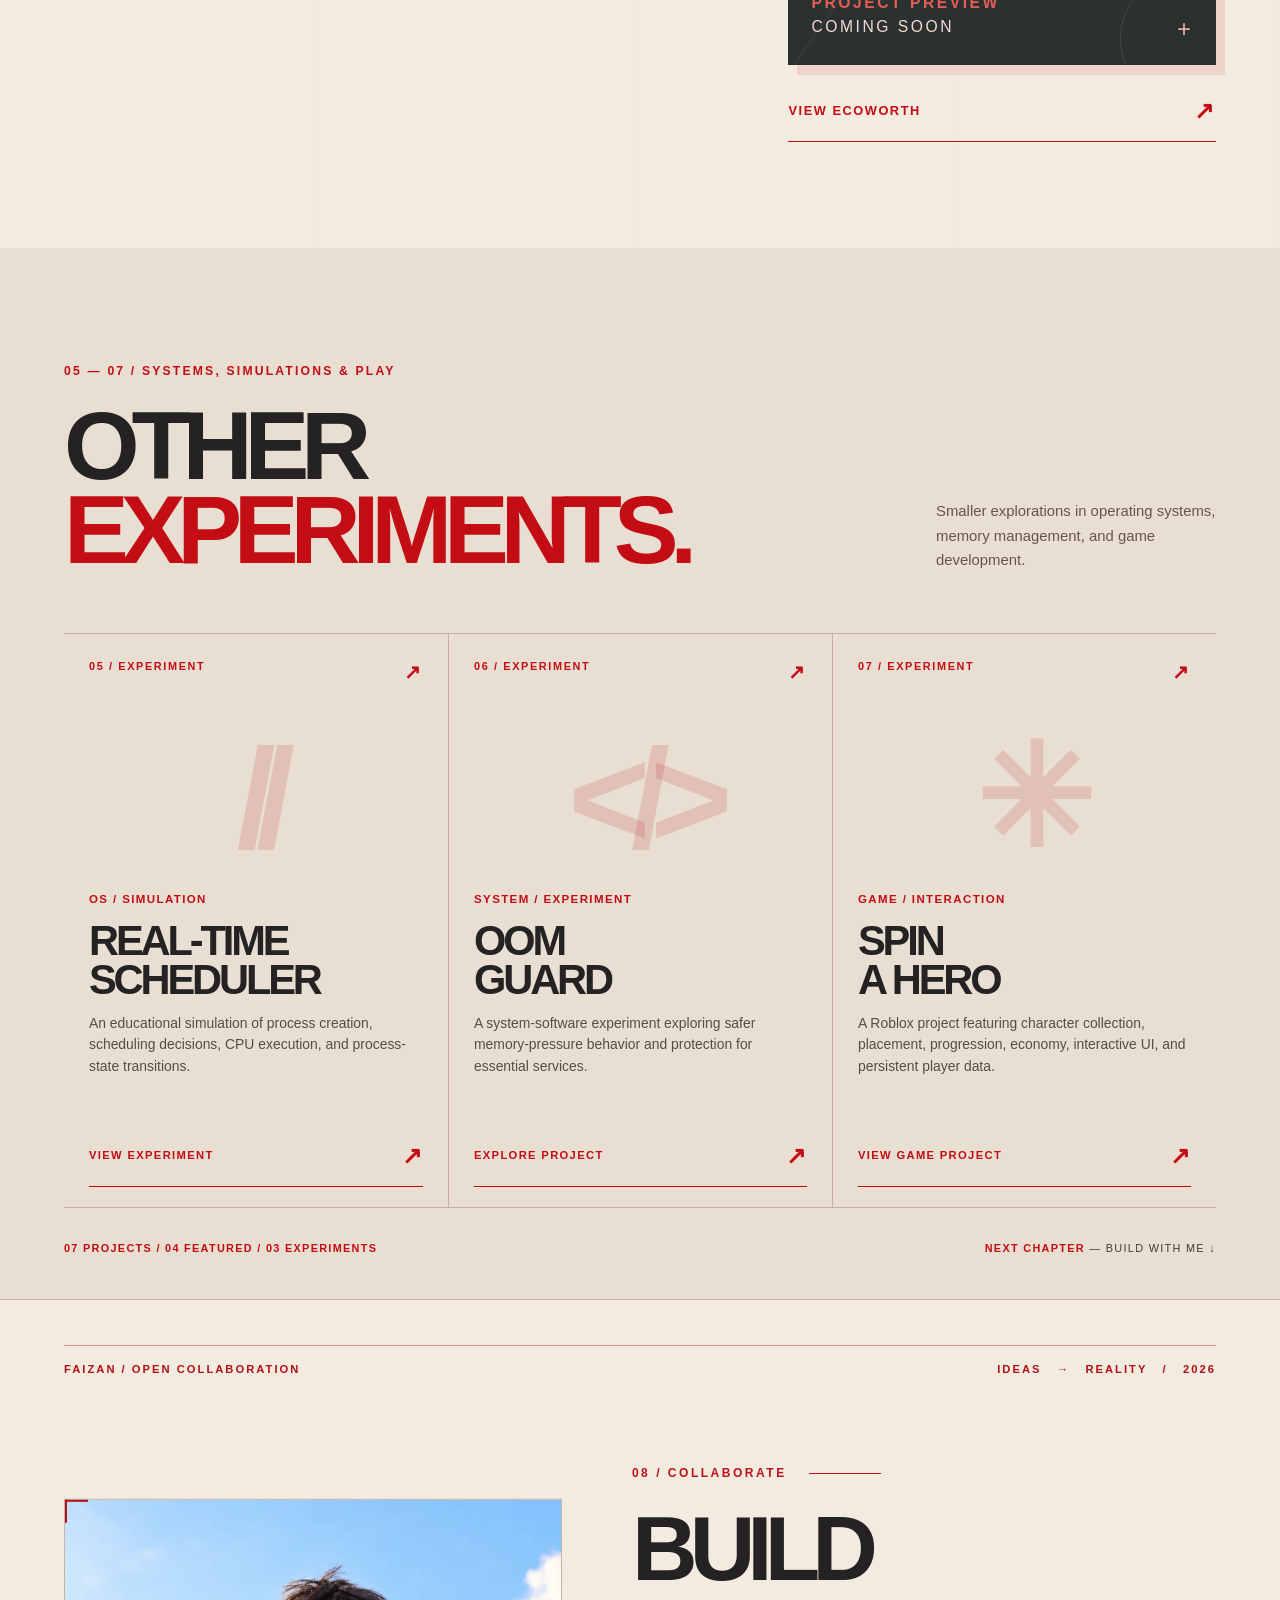
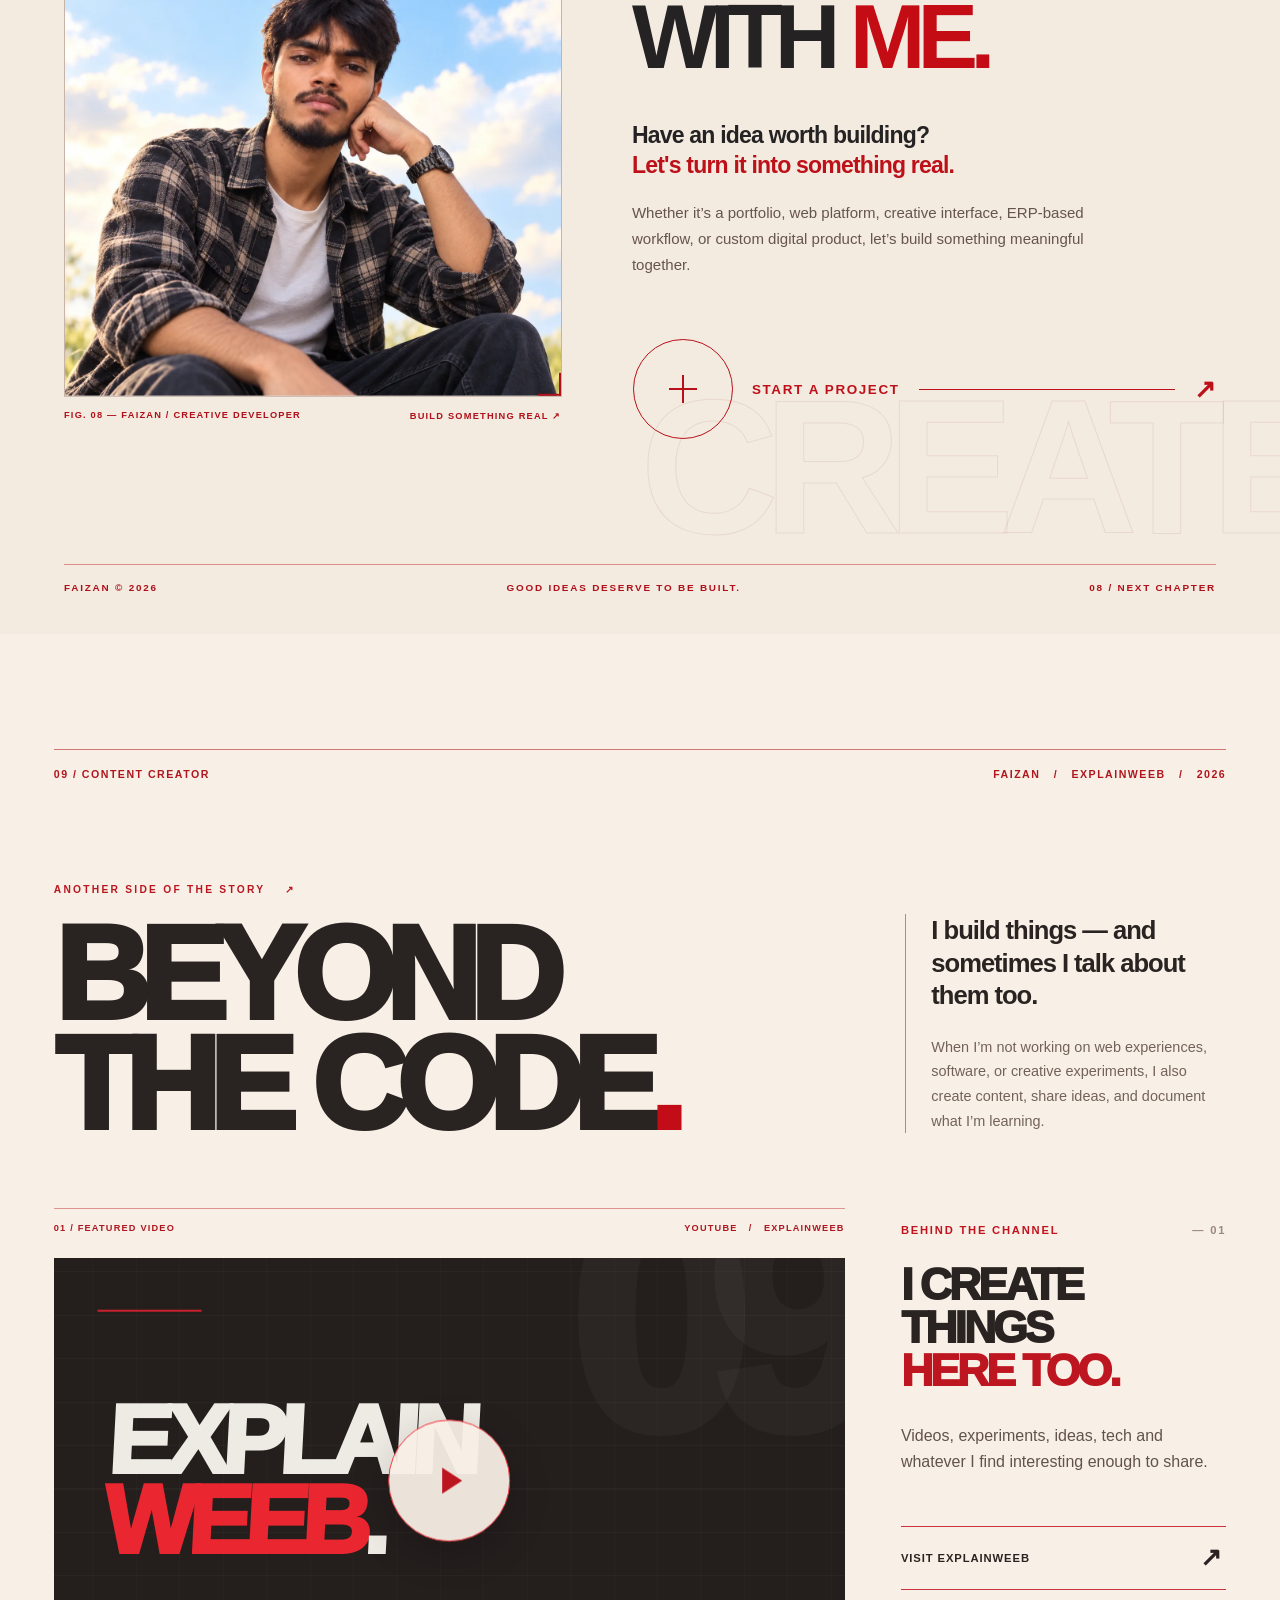
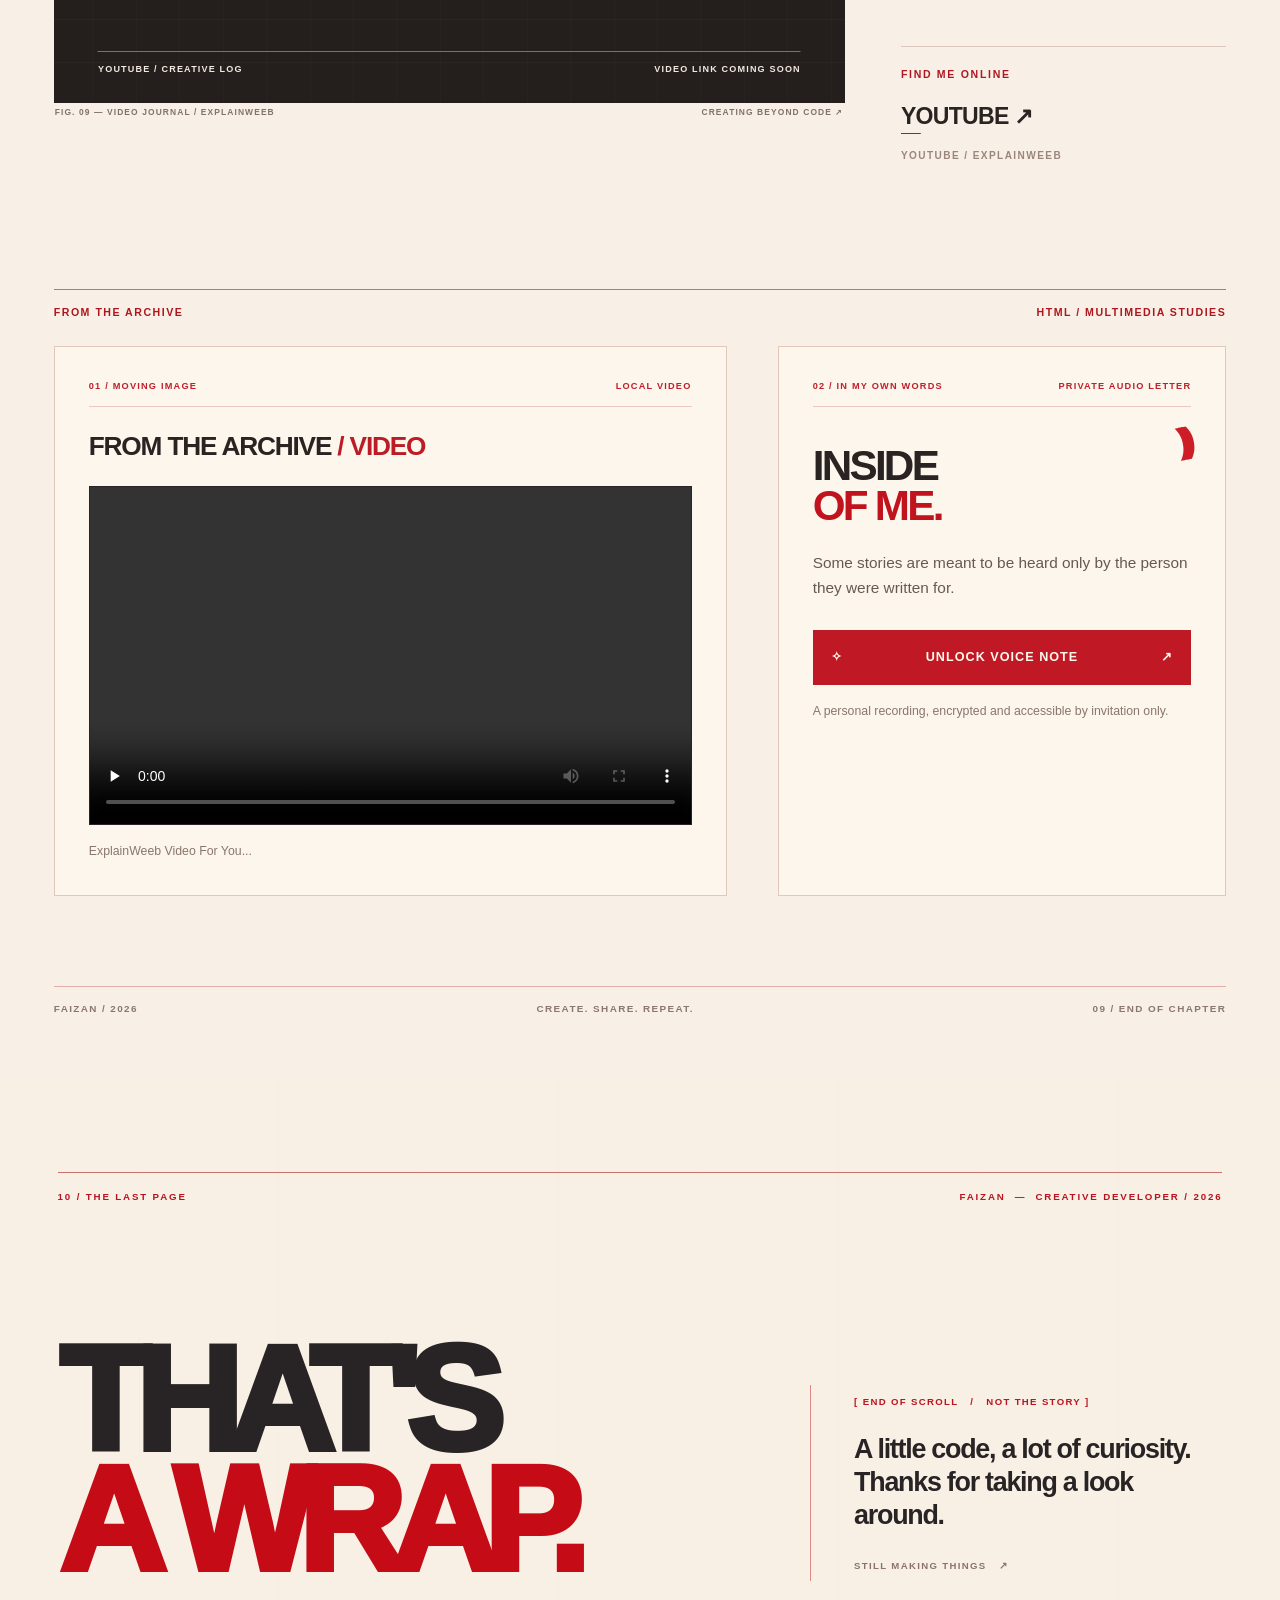
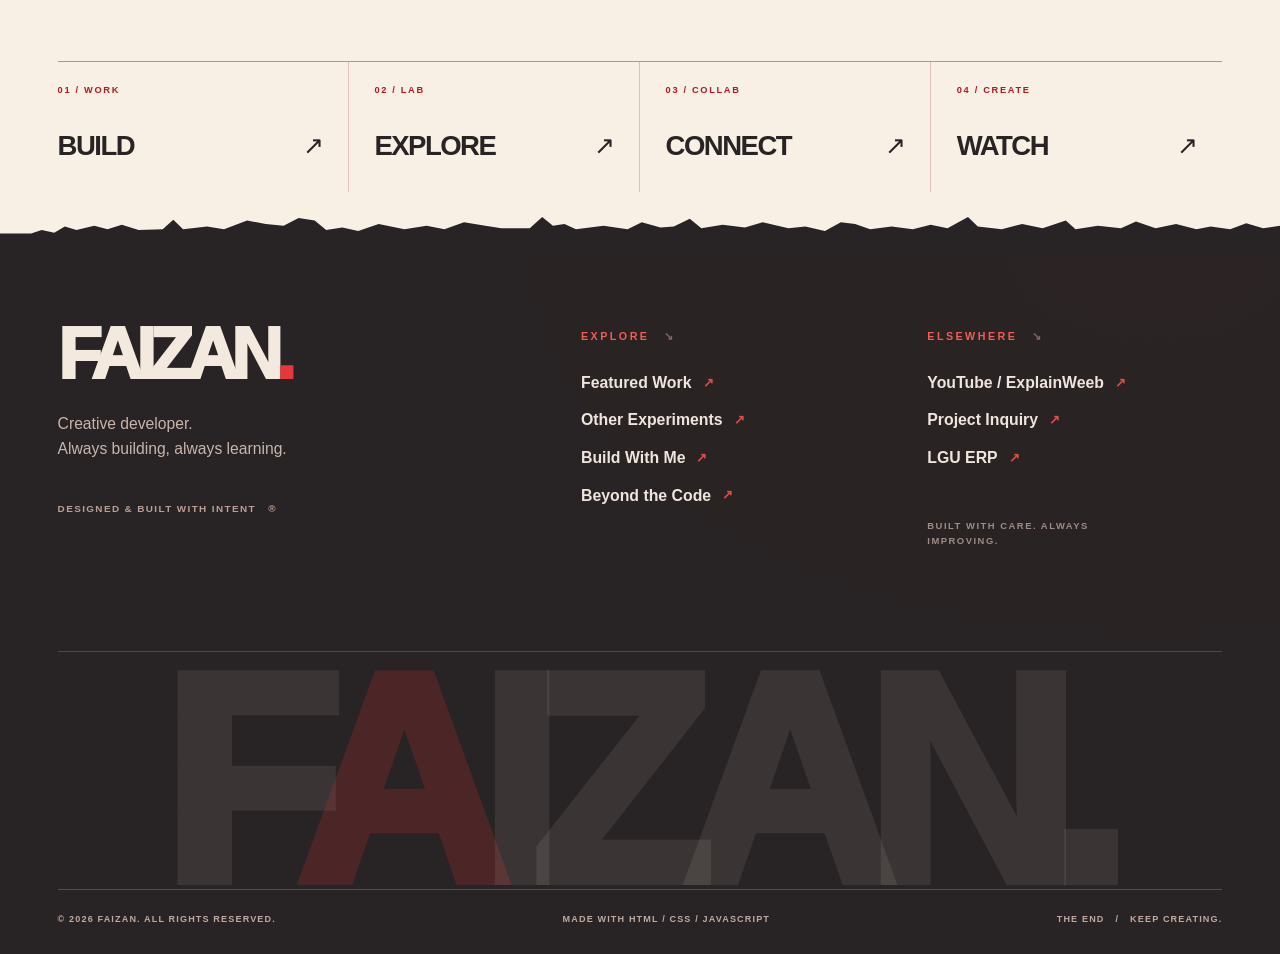
==== commit b2893969: "Changed Somethings" ====
--- a/faizan-portfolio/index.html
+++ b/faizan-portfolio/index.html
@@ -328,7 +328,7 @@
               </a>
               <div class="creator-video-notice" id="creatorVideoNotice" role="status" aria-live="polite" hidden>
                 <strong>FEATURED VIDEO / COMING SOON</strong>
-                <span>The video link hasn't been added yet.</span>
+                <span>Please Checkout Some Videos If You Have Guts.</span>
                 <a href="https://www.youtube.com/@ExplainWeeb1" target="_blank" rel="noopener noreferrer">WATCH
                   EXPLAINWEEB ↗</a>
               </div>
@@ -378,8 +378,7 @@
                 <span>ADD YOUR MP4 TO ACTIVATE PLAYBACK ↗</span>
               </div> -->
             </div>
-            <p class="creator-media-description">ExplainWeeb video archive — original creator footage.
-              provided yet. Add your clip to enable playback.</p>
+            <p class="creator-media-description">ExplainWeeb Video For You...</p>
           </article>
 
           <article class="creator-native-audio creator-enter" style="--creator-delay:290ms"
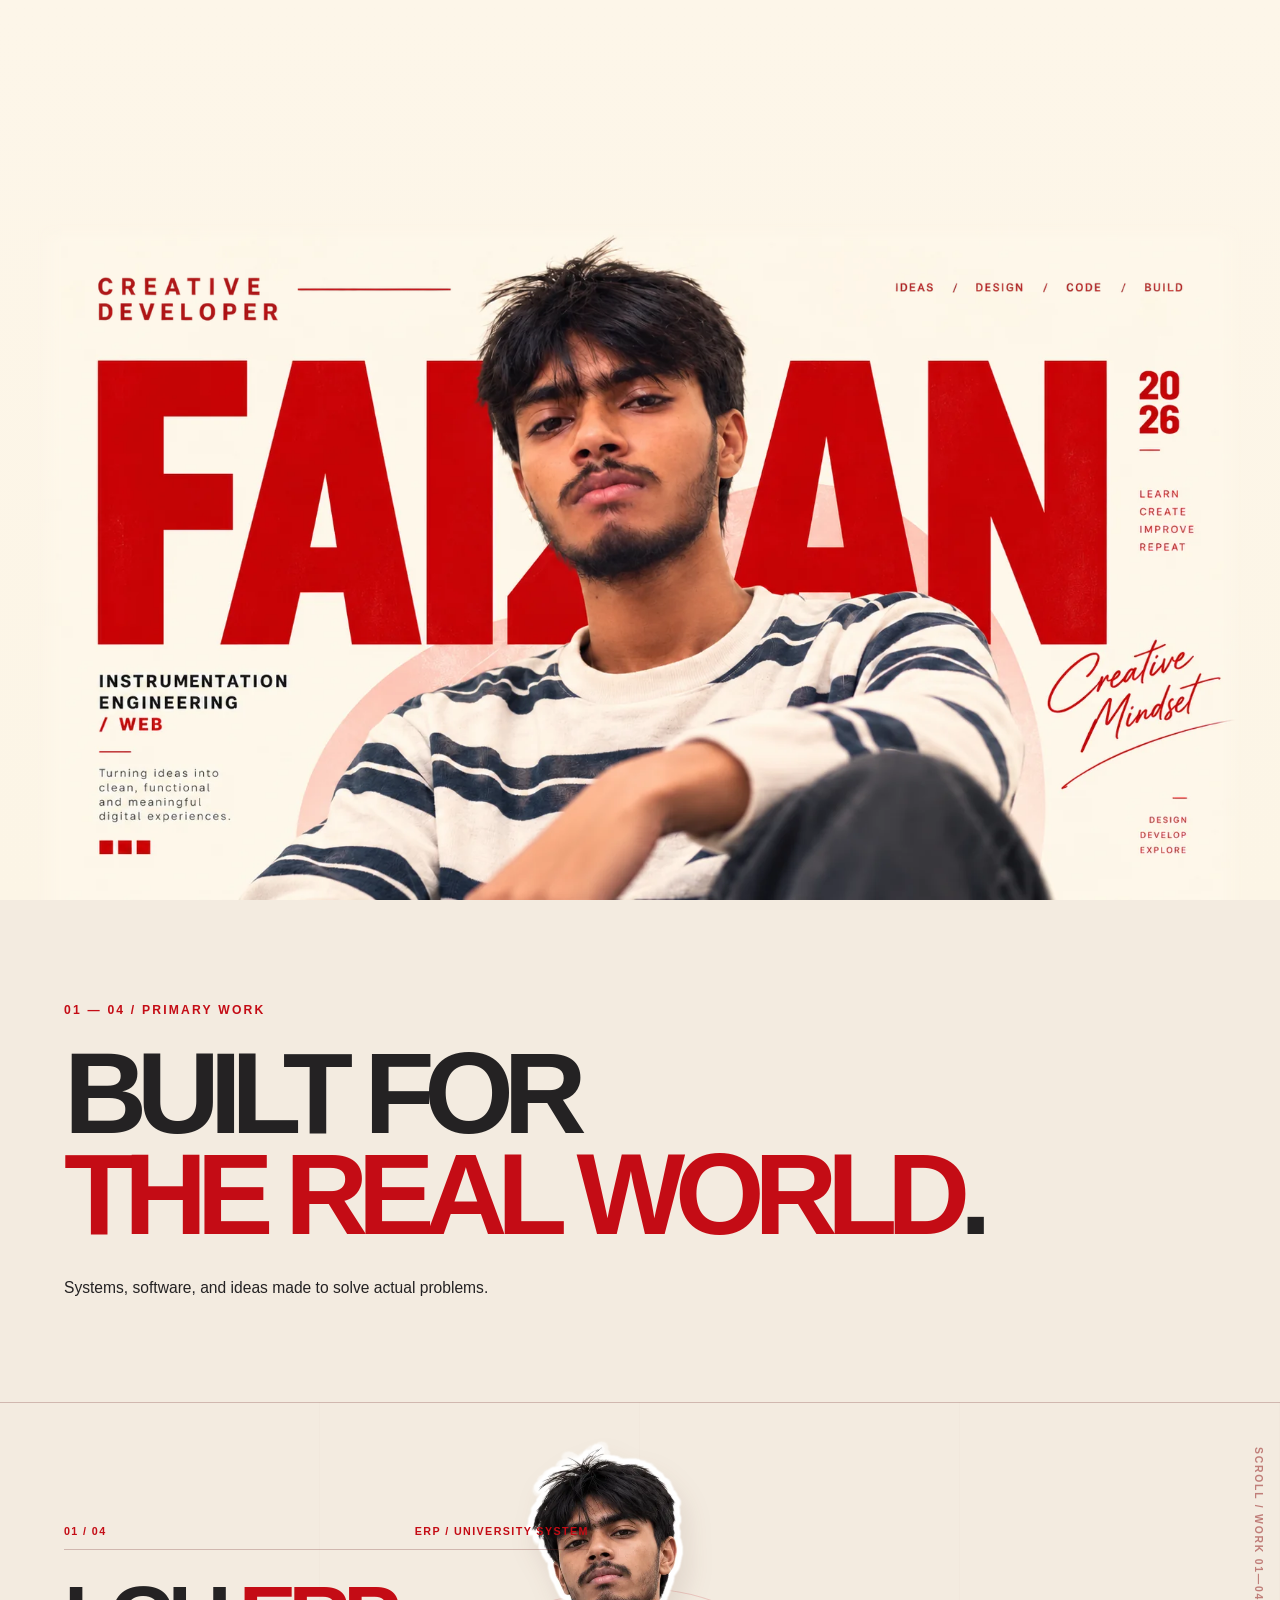
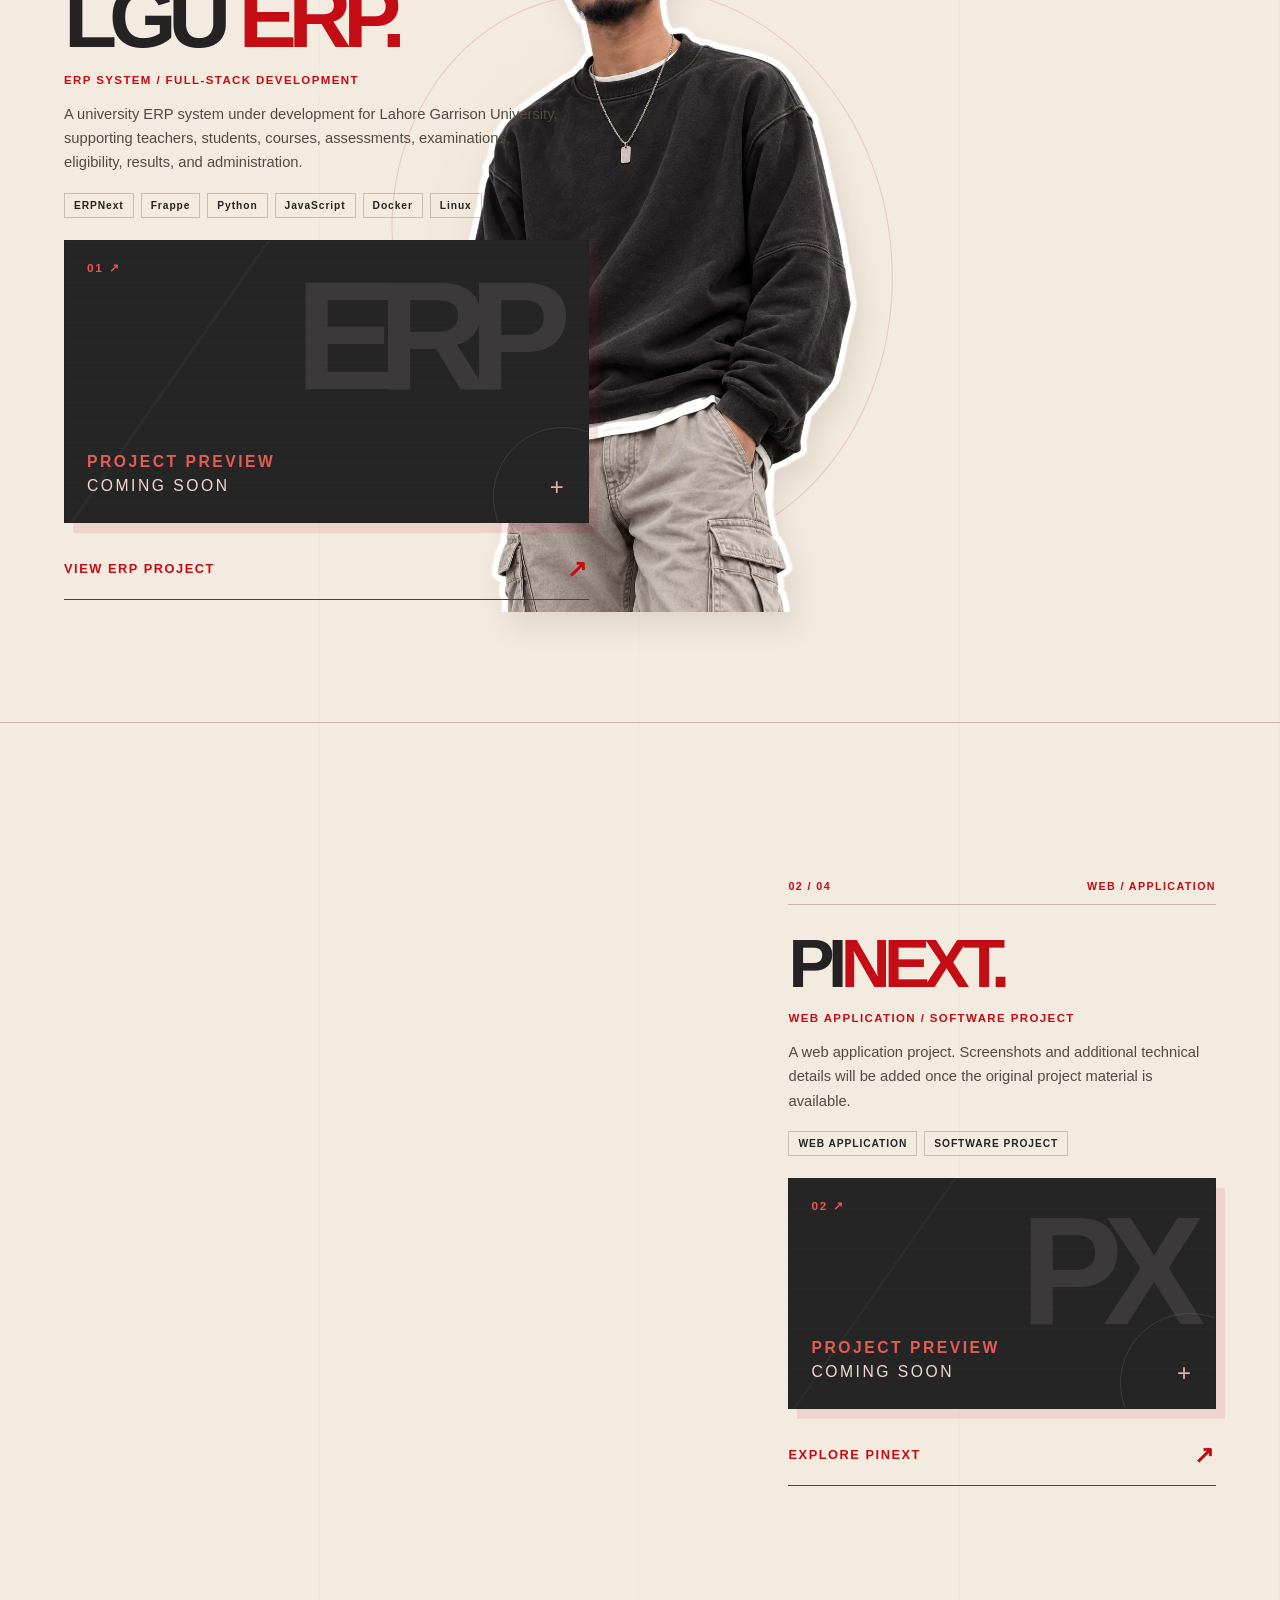
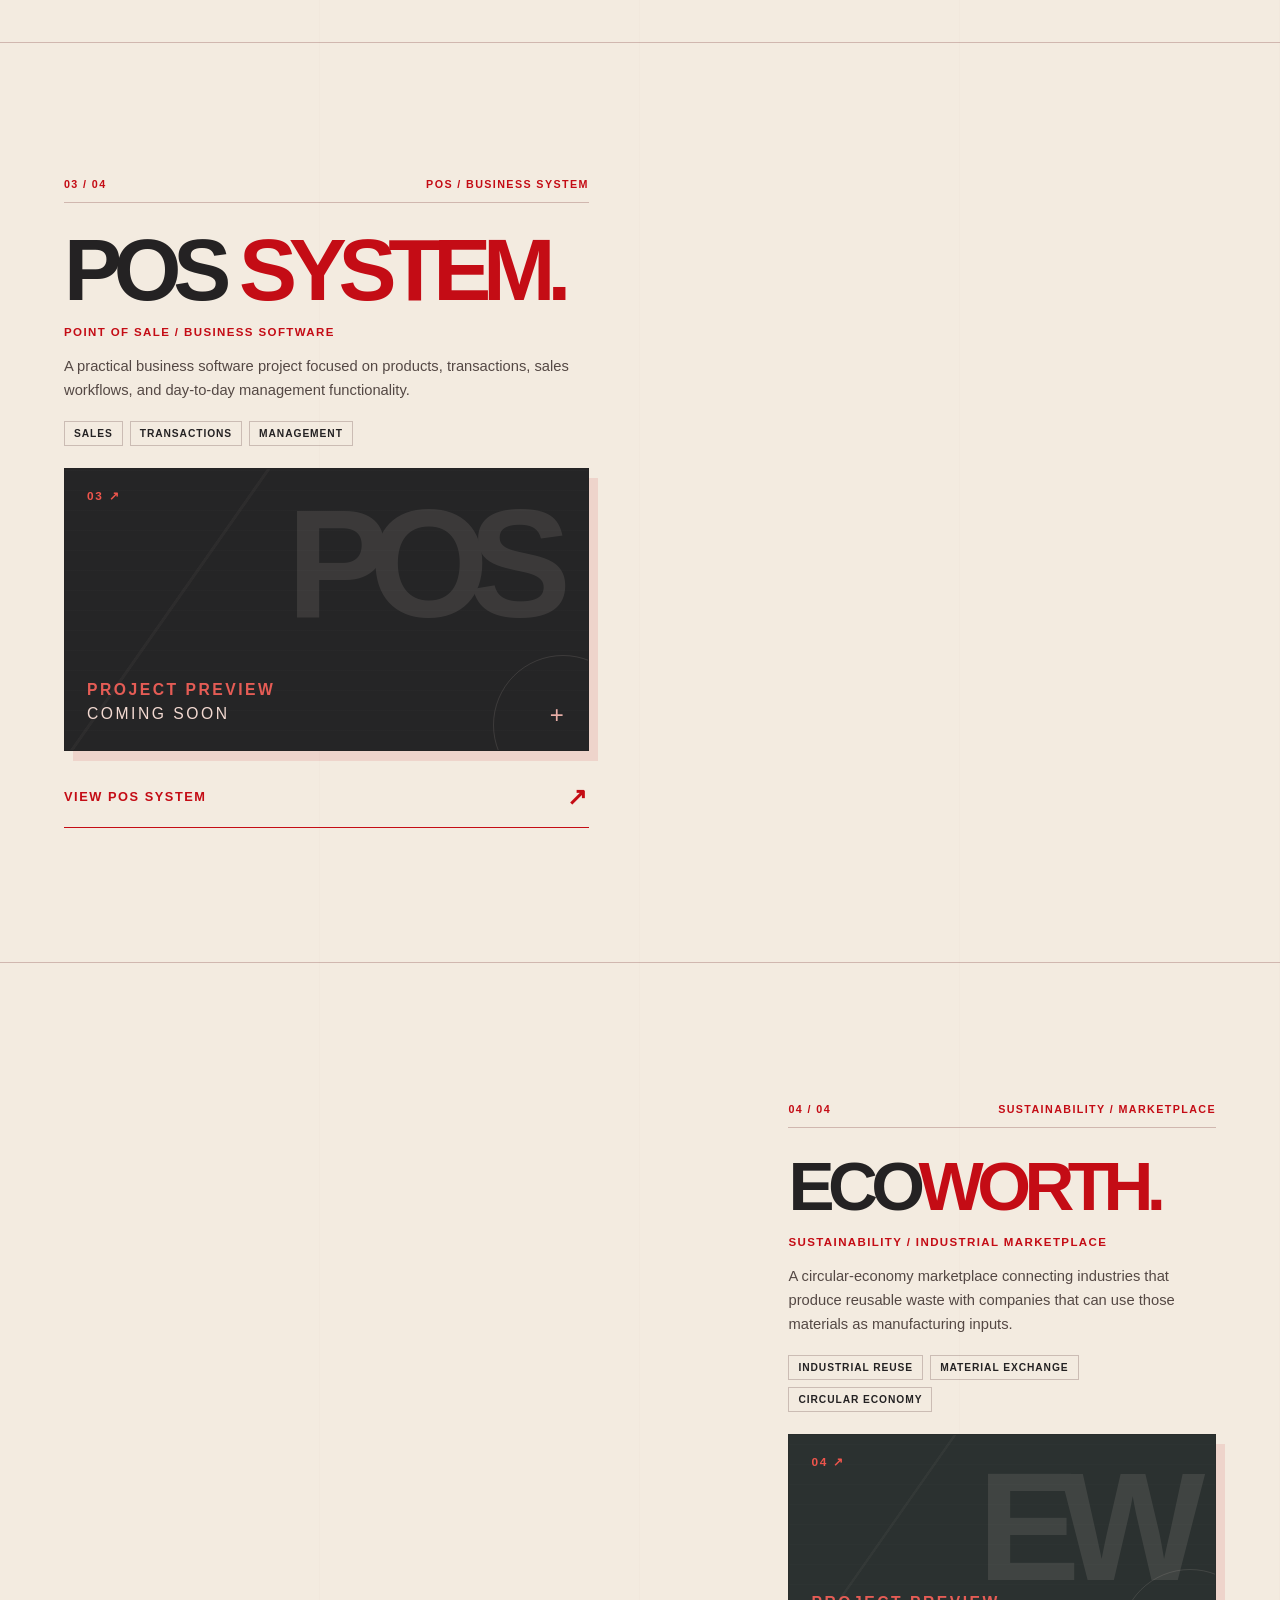
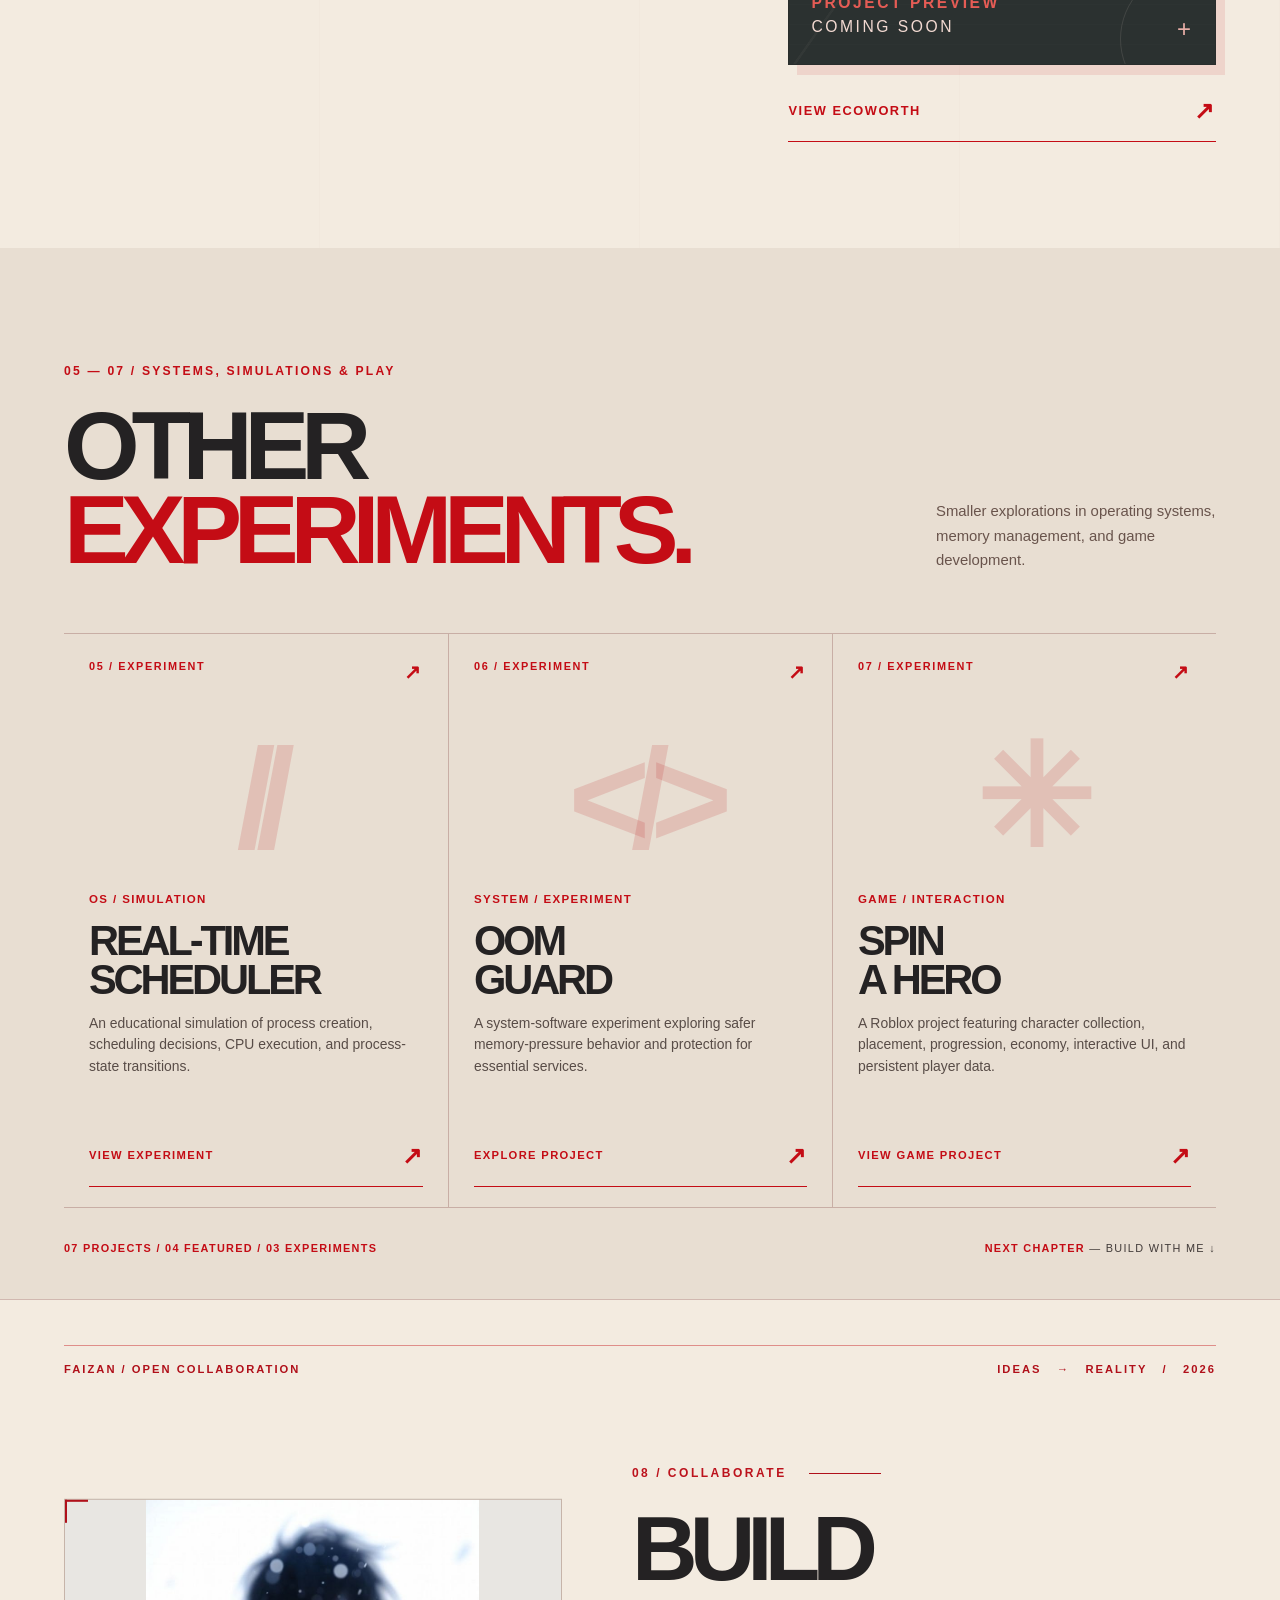
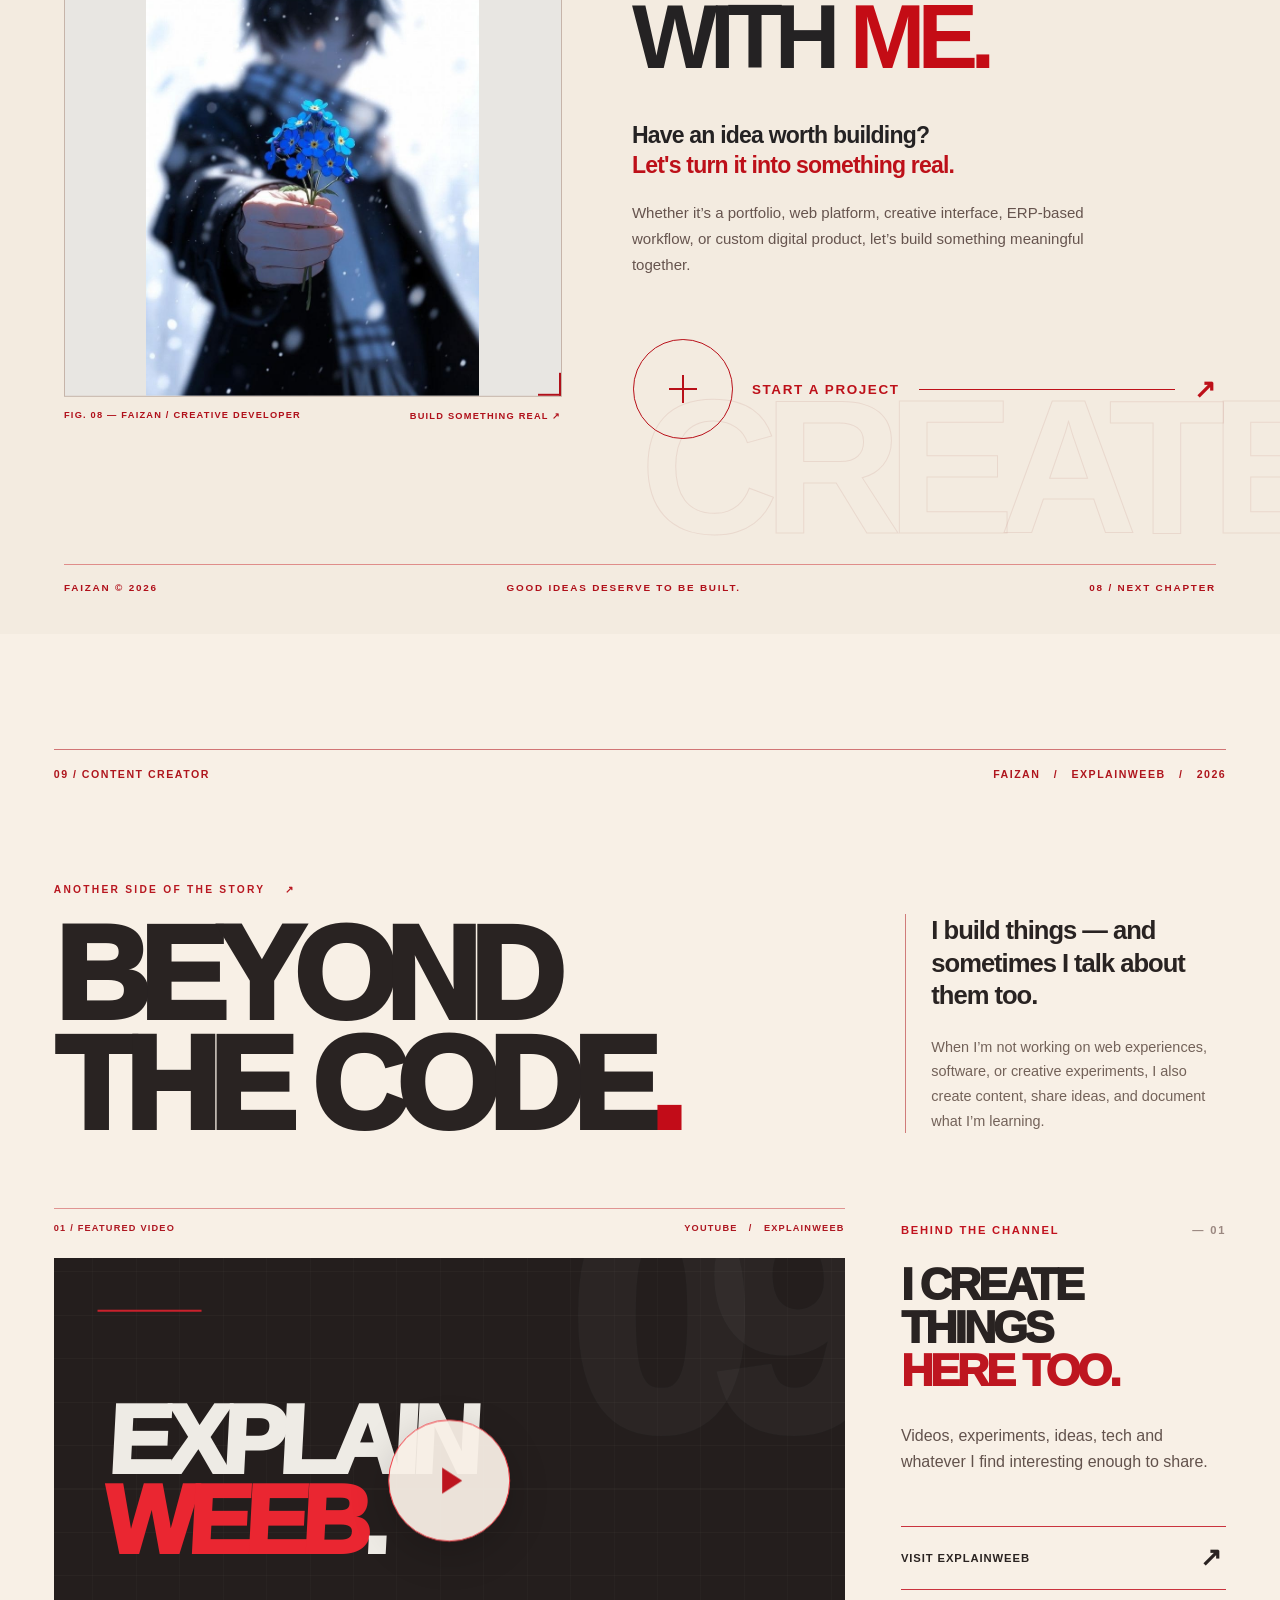
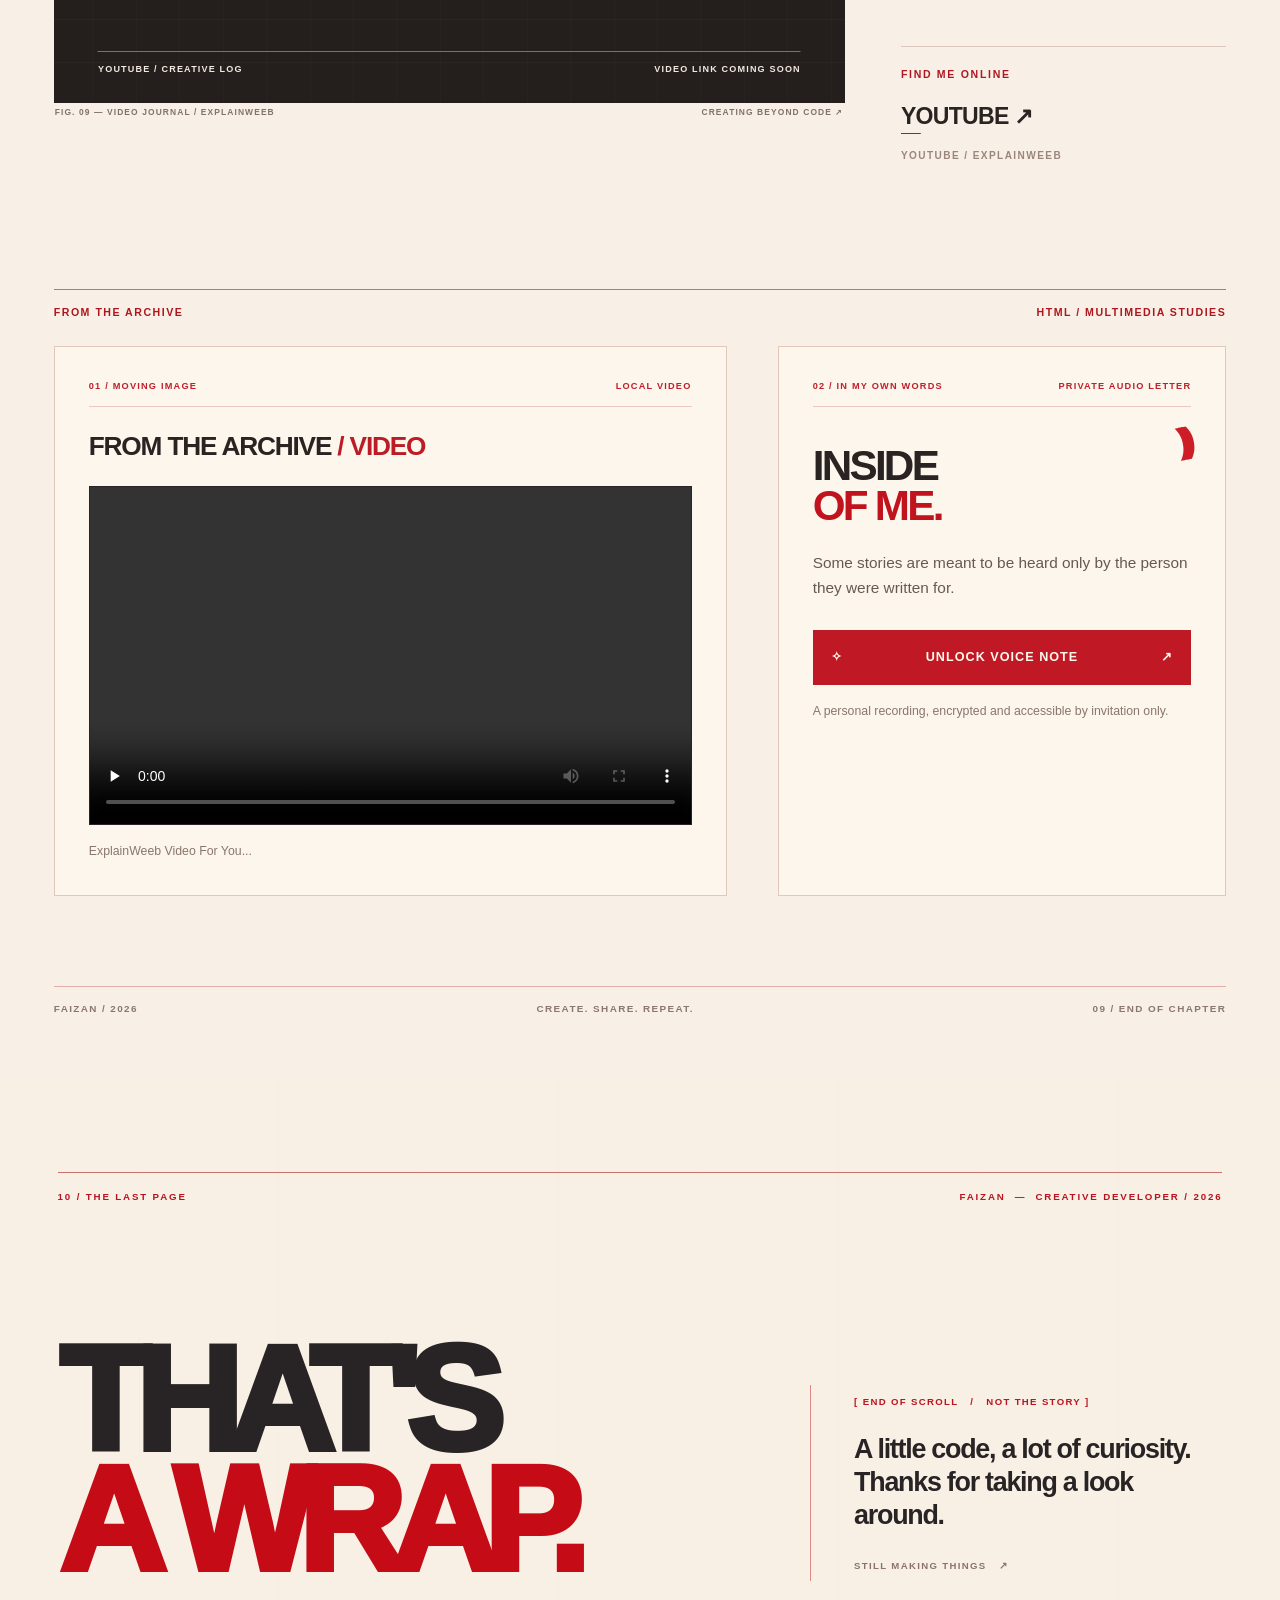
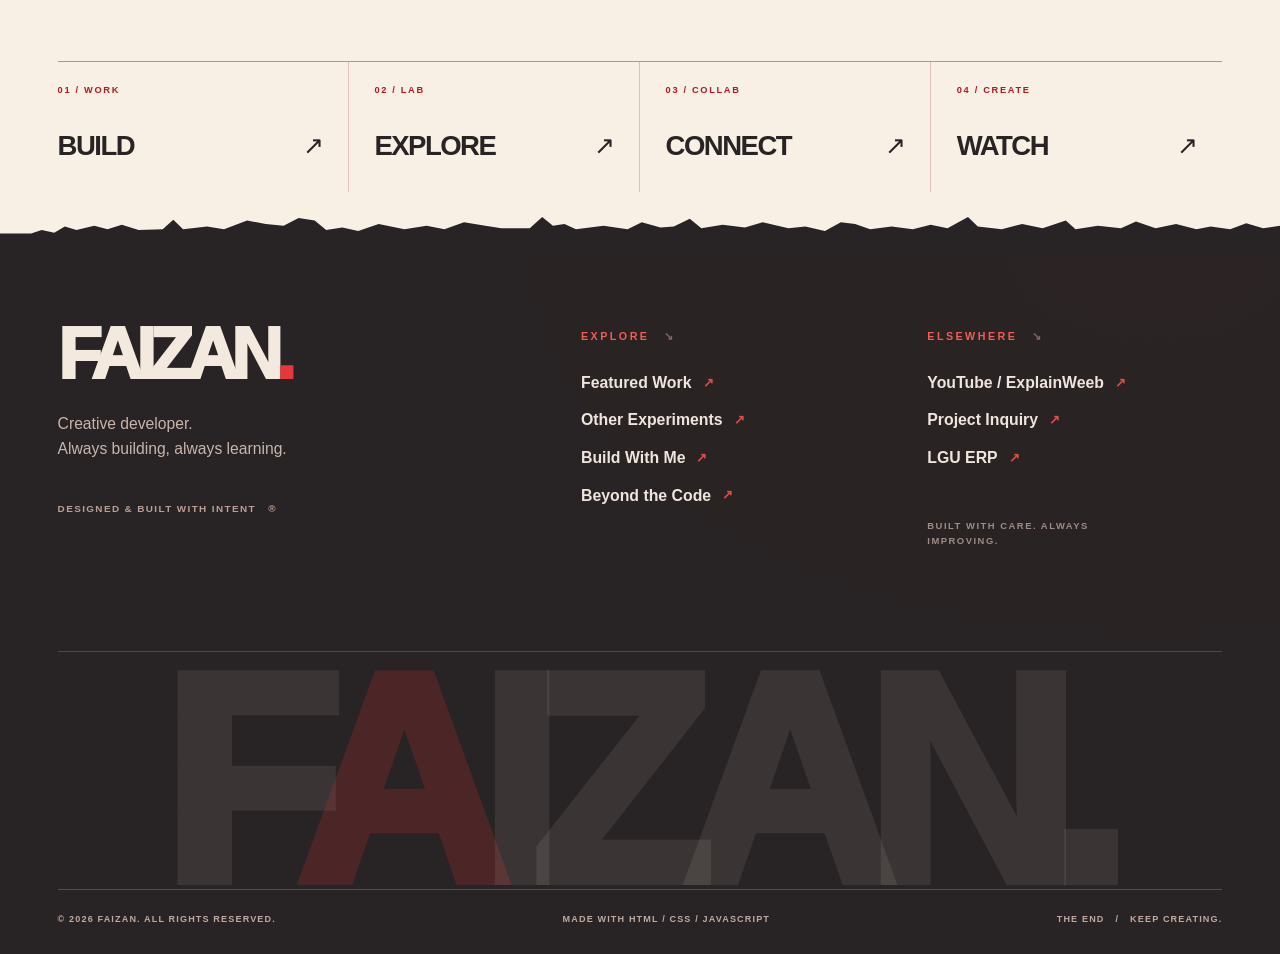
==== commit e44d4b7e: "Image Changed" ====
--- a/faizan-portfolio/index.html
+++ b/faizan-portfolio/index.html
@@ -245,7 +245,7 @@
             <div class="collab-photo-depth" id="collabPhotoDepth">
               <figure class="collab-photo collab-enter" style="--collab-delay:190ms">
                 <div class="collab-image-square">
-                  <img src="assets/images/build-with-me-approved-portrait.webp"
+                  <img src="assets/images/project-inquiry-portrait.png.jfif"
                     alt="Portrait of Faizan in a plaid overshirt against a bright blue sky" width="1254" height="1254"
                     loading="lazy" decoding="async" draggable="false">
                   <span class="collab-frame-corner corner-one" aria-hidden="true"></span>
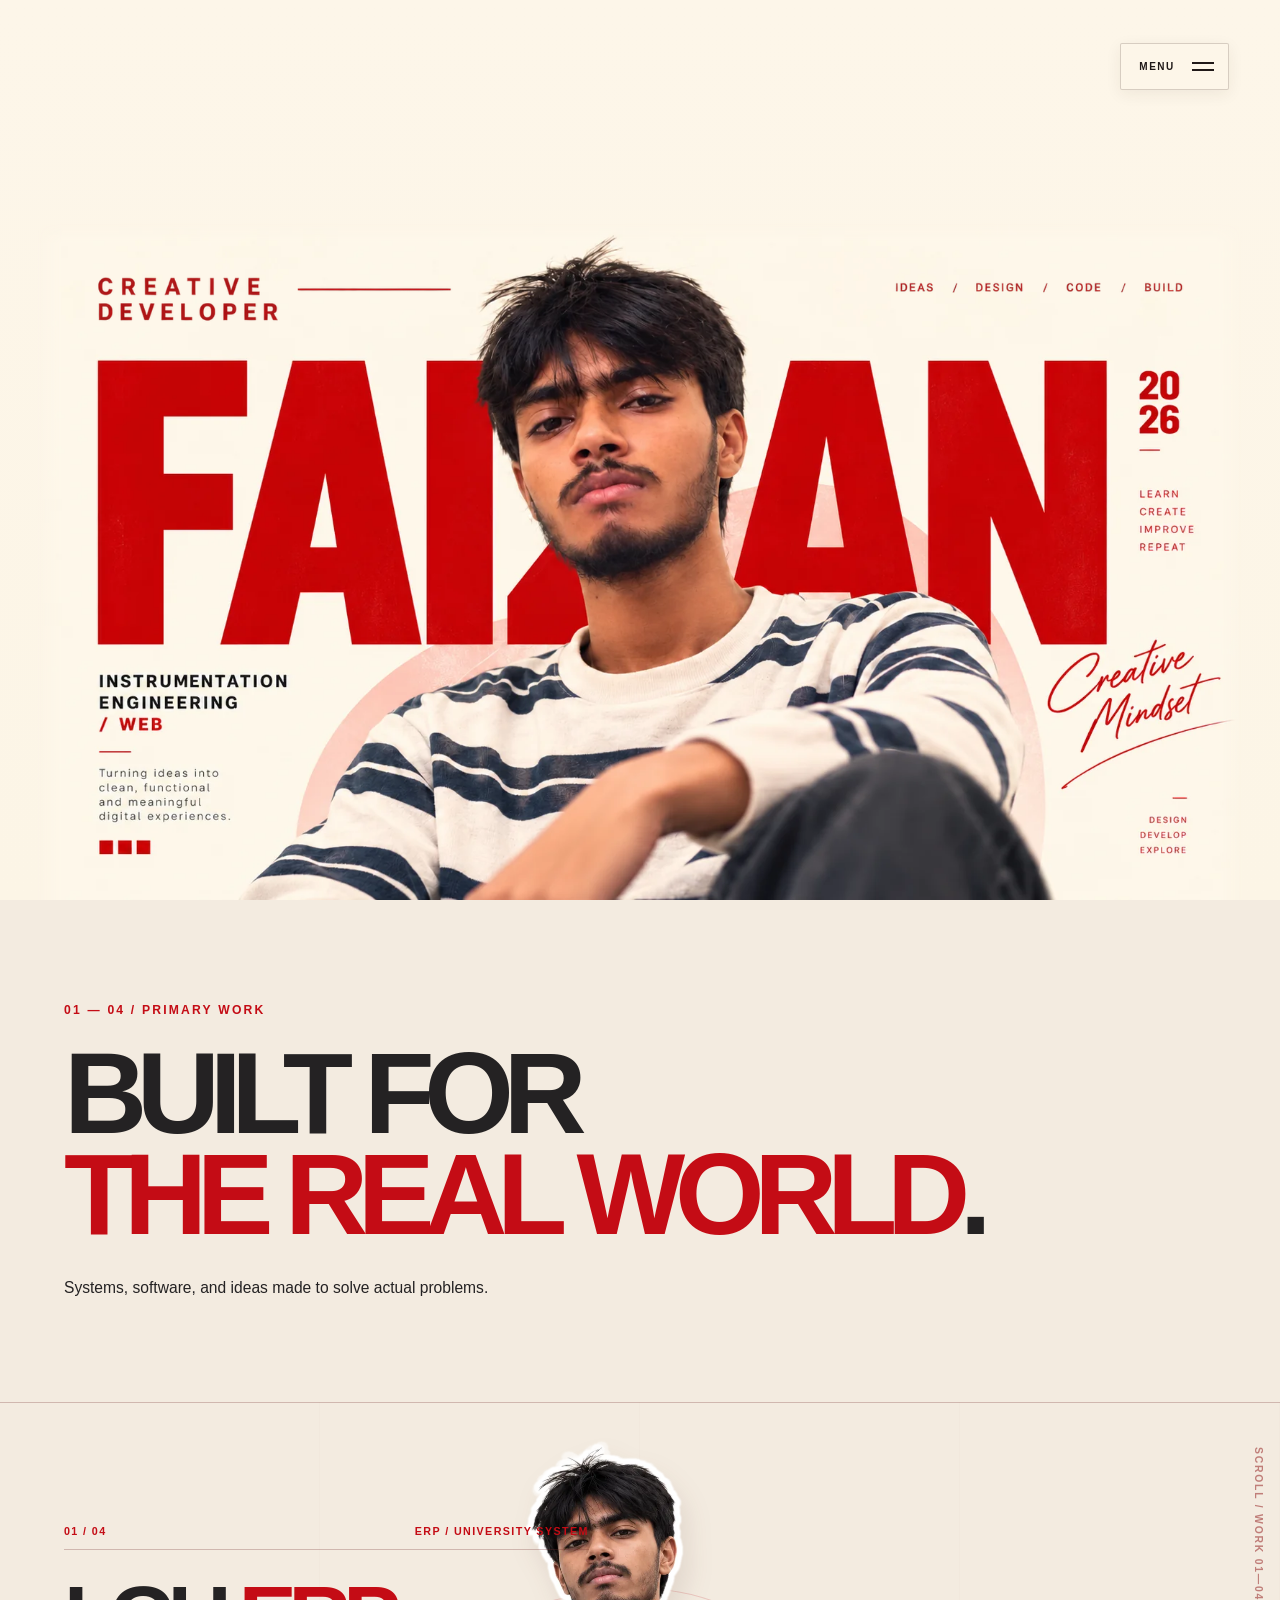
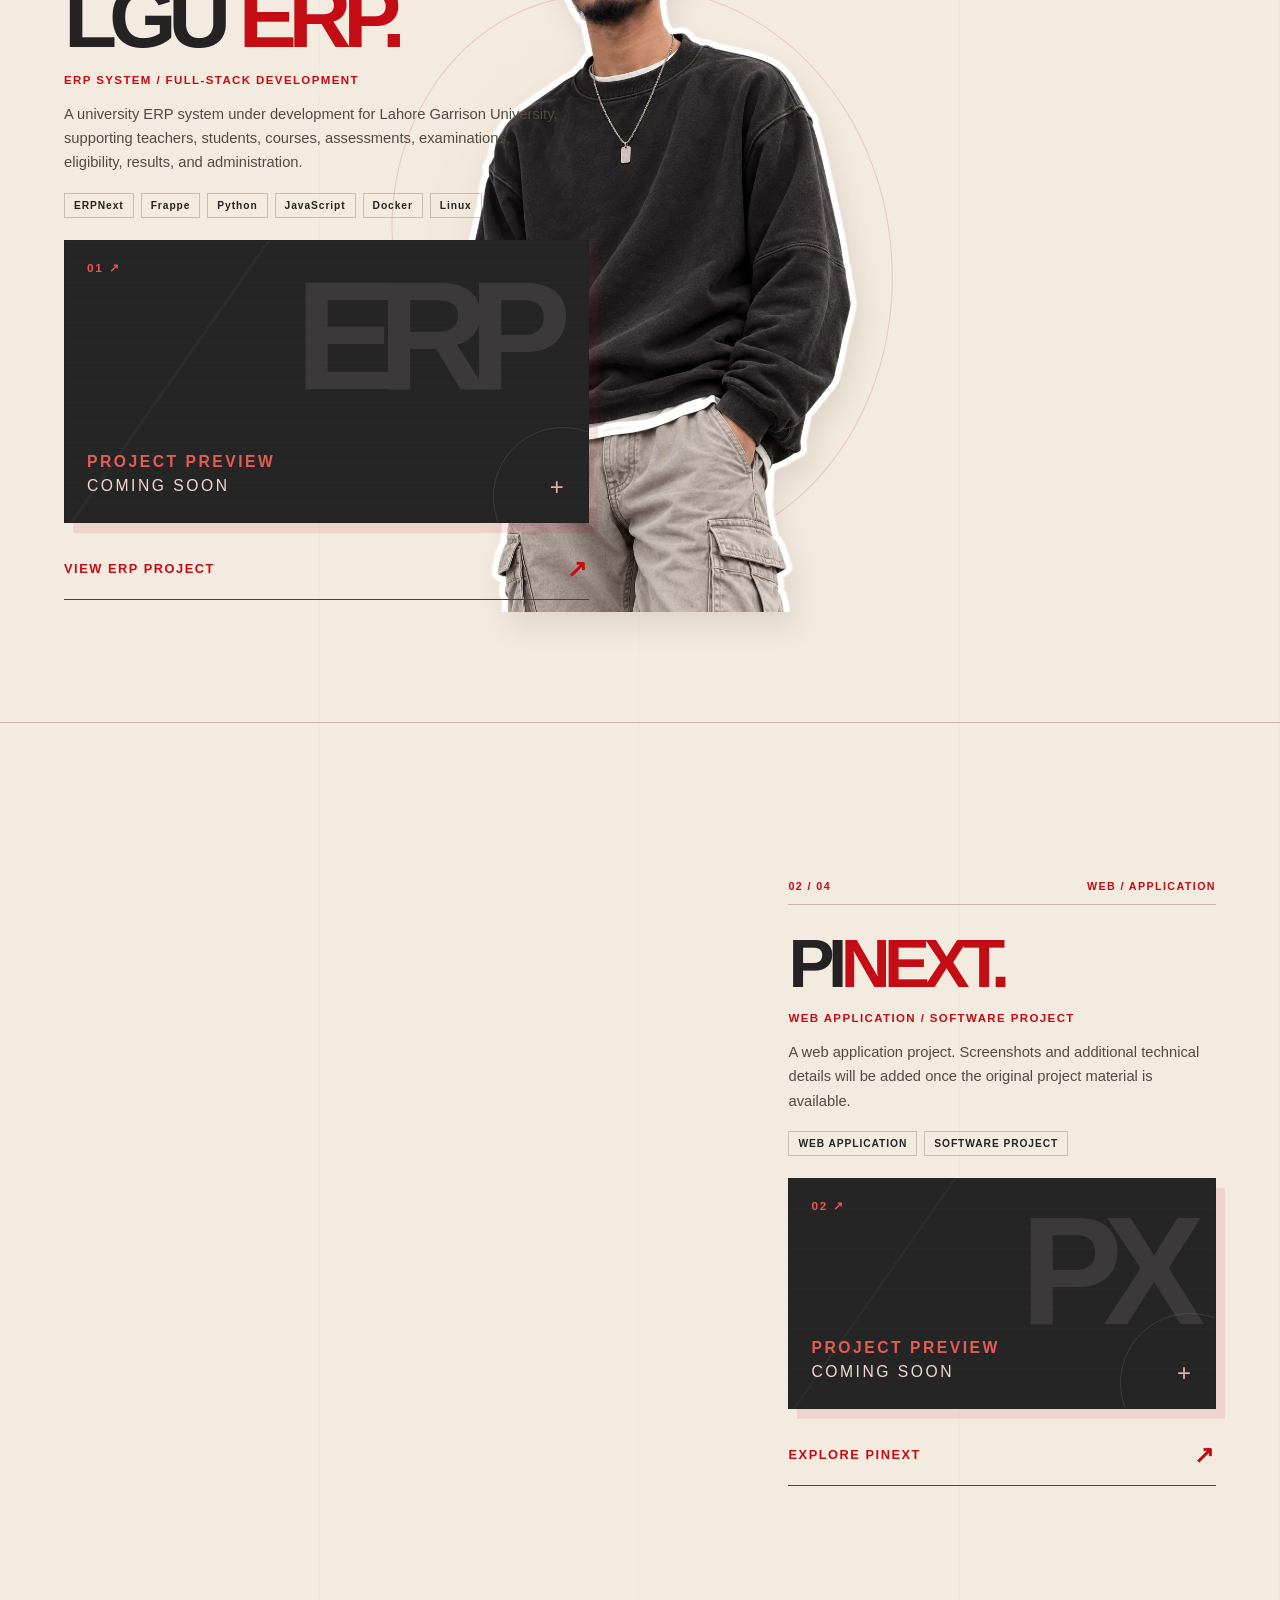
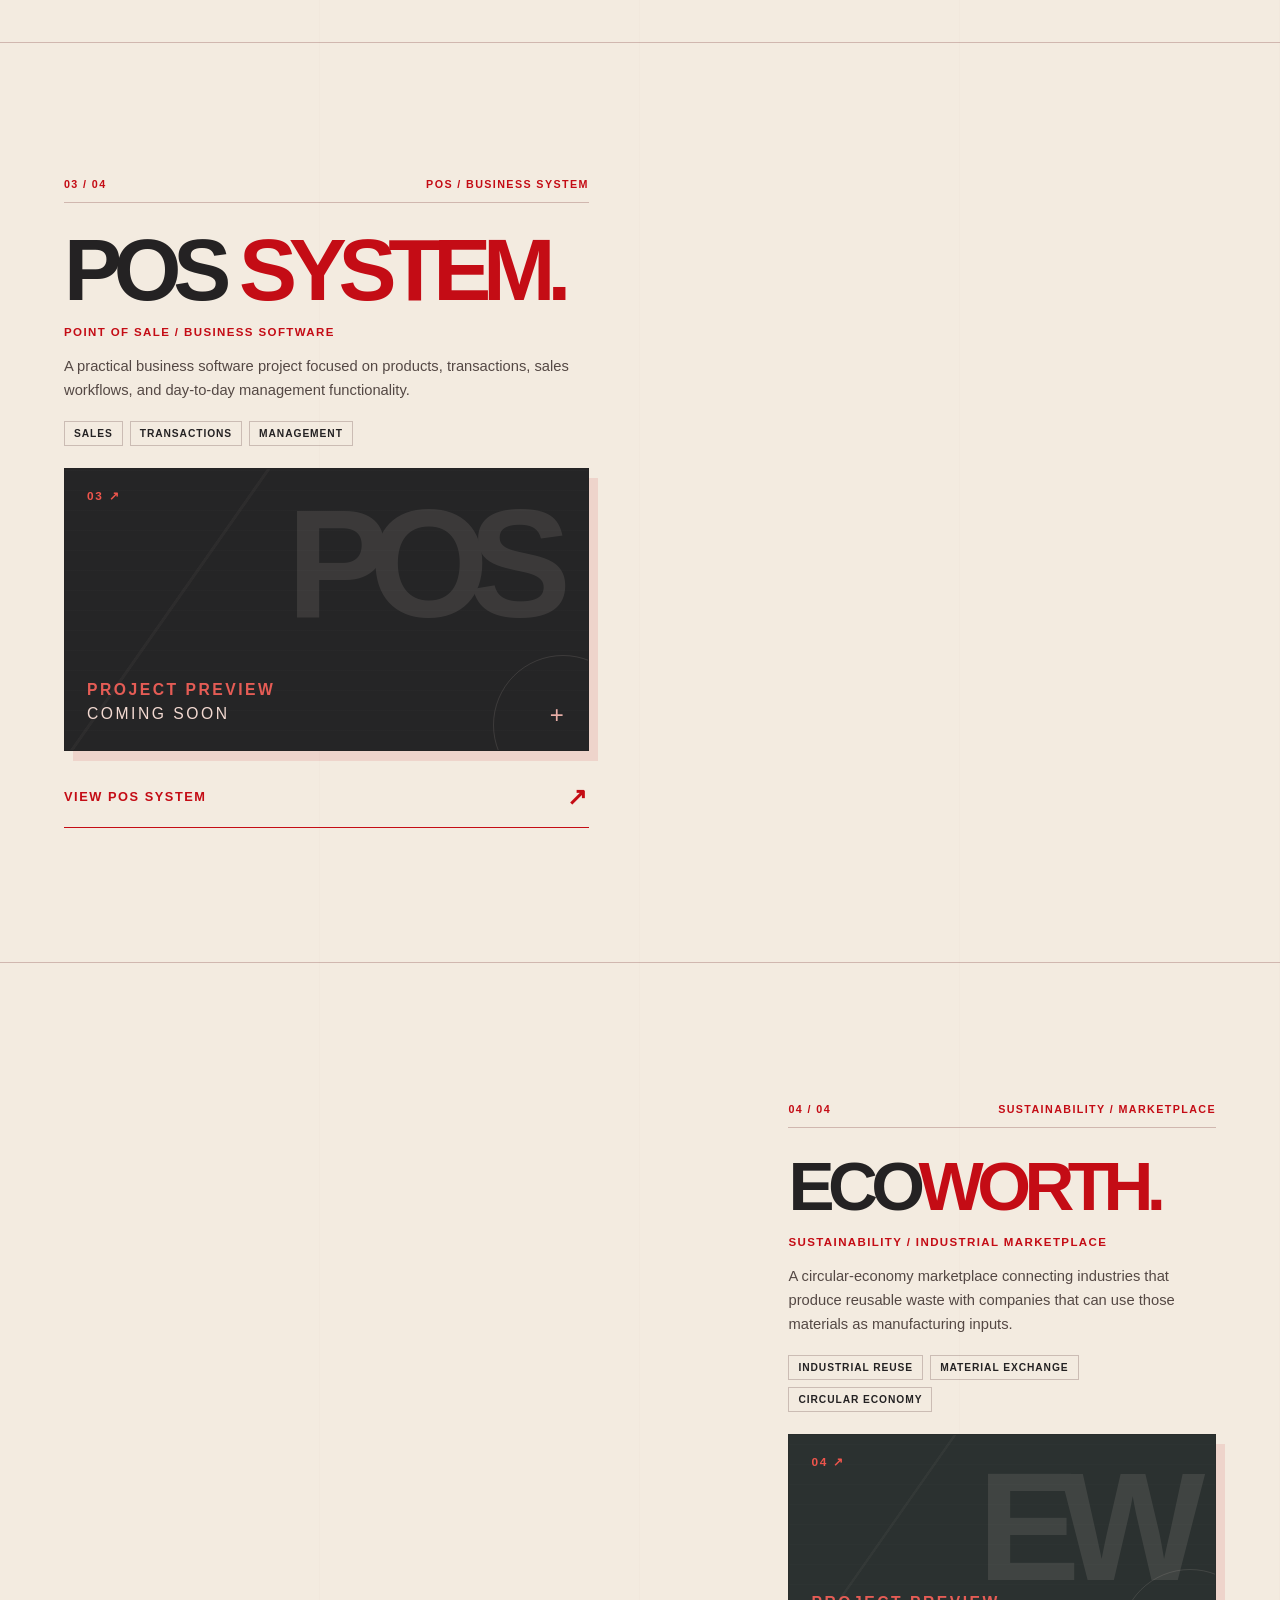
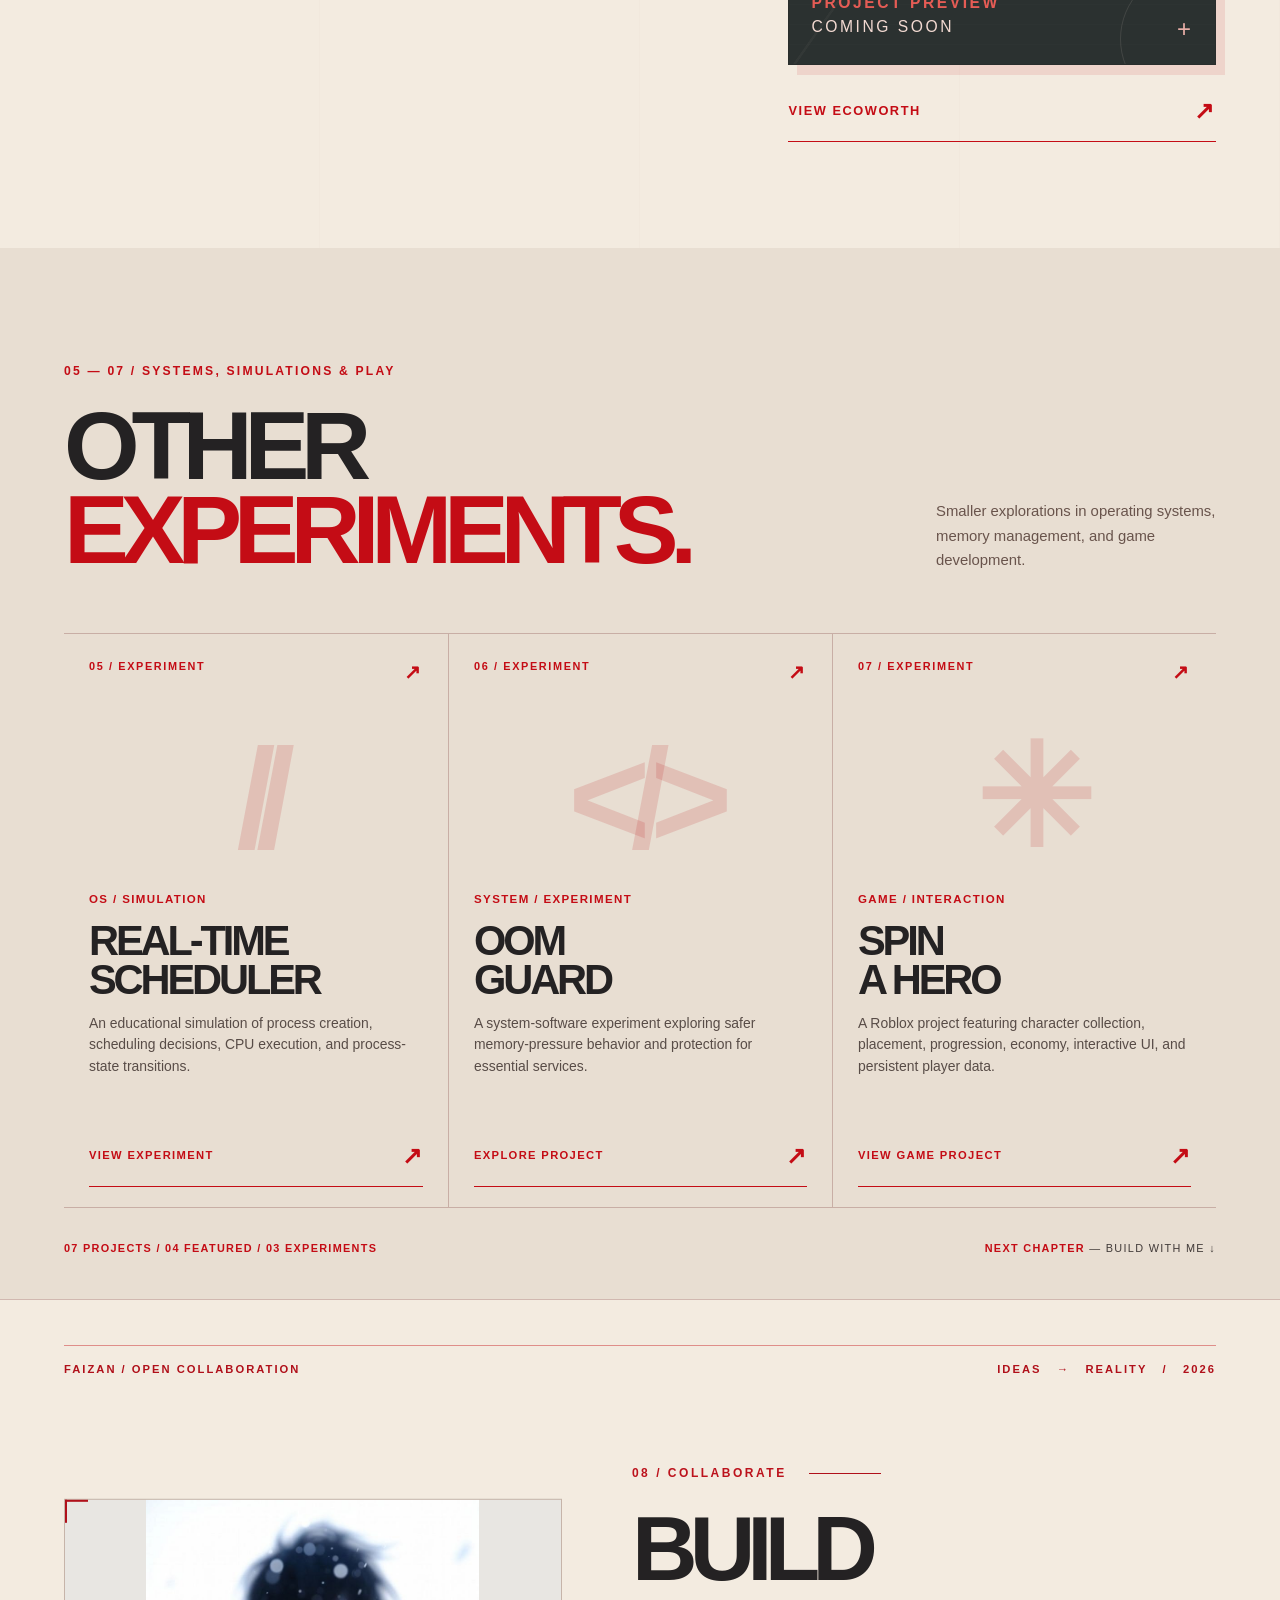
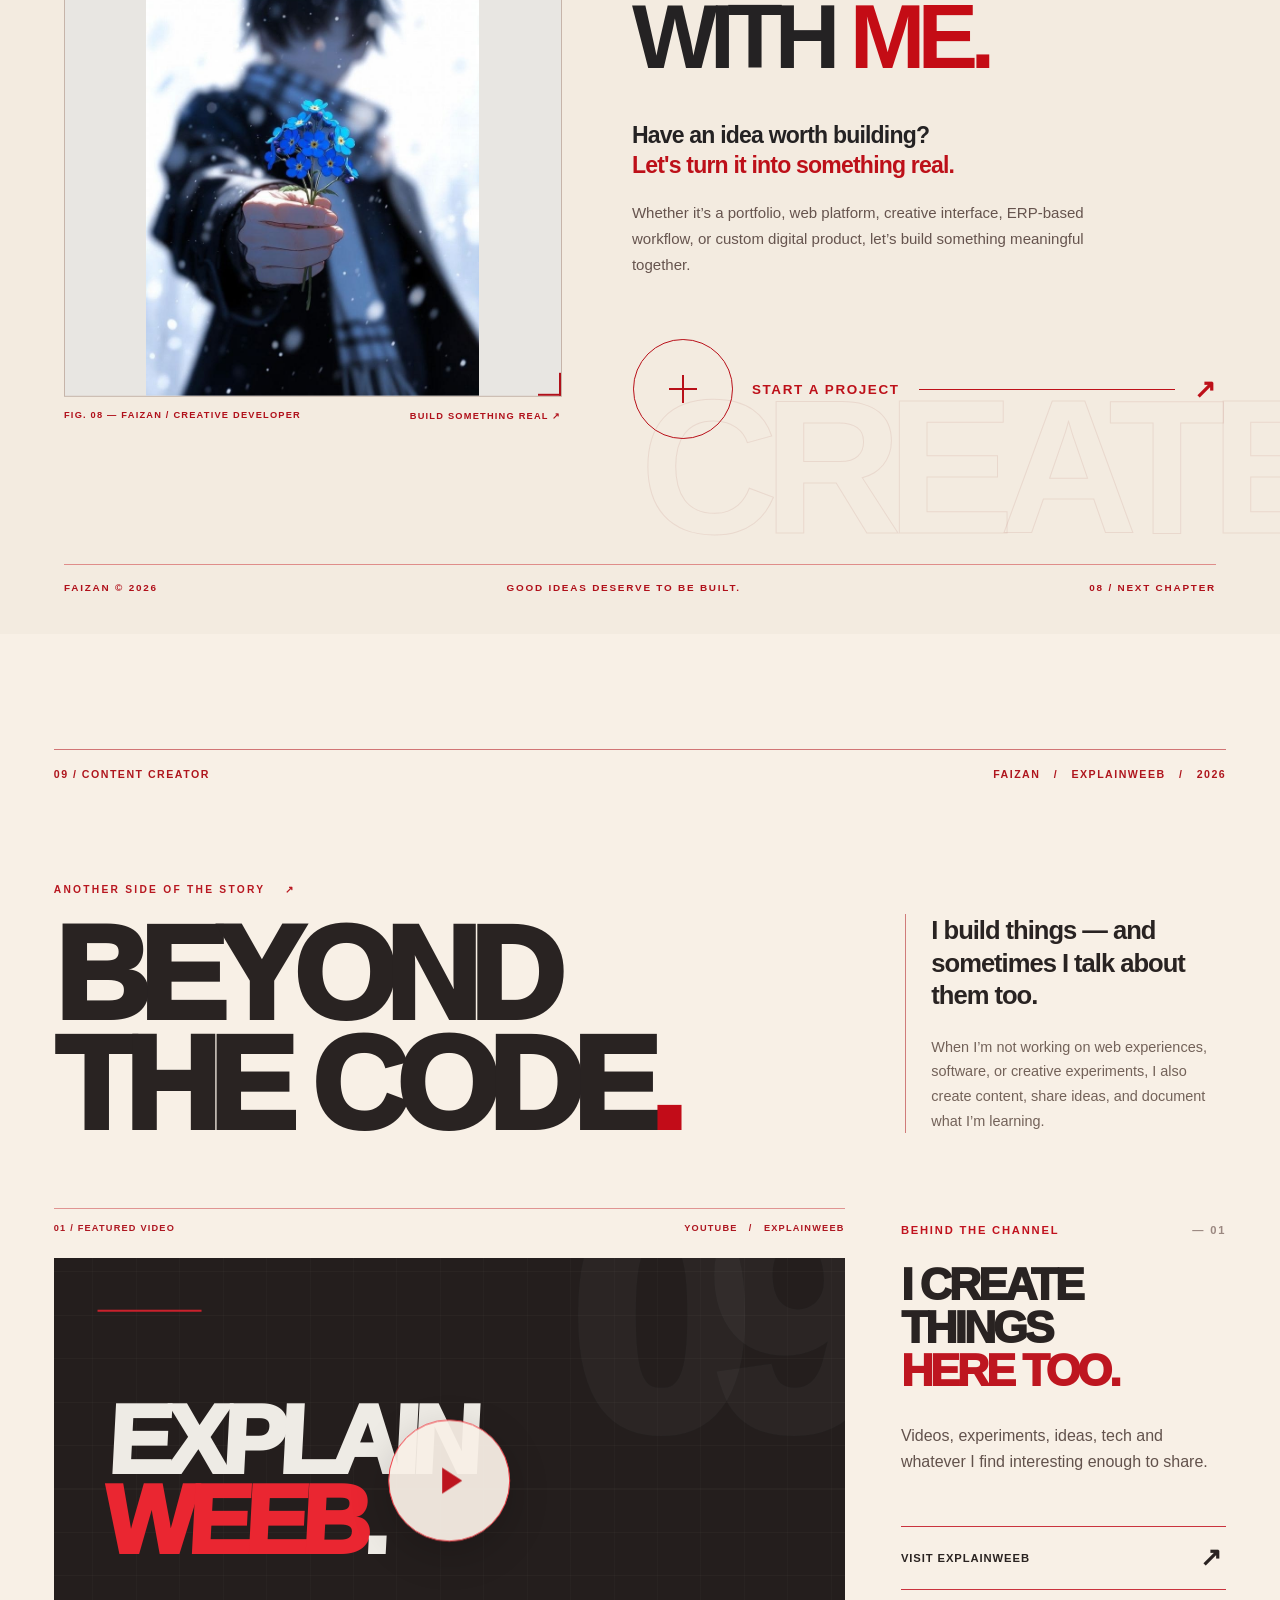
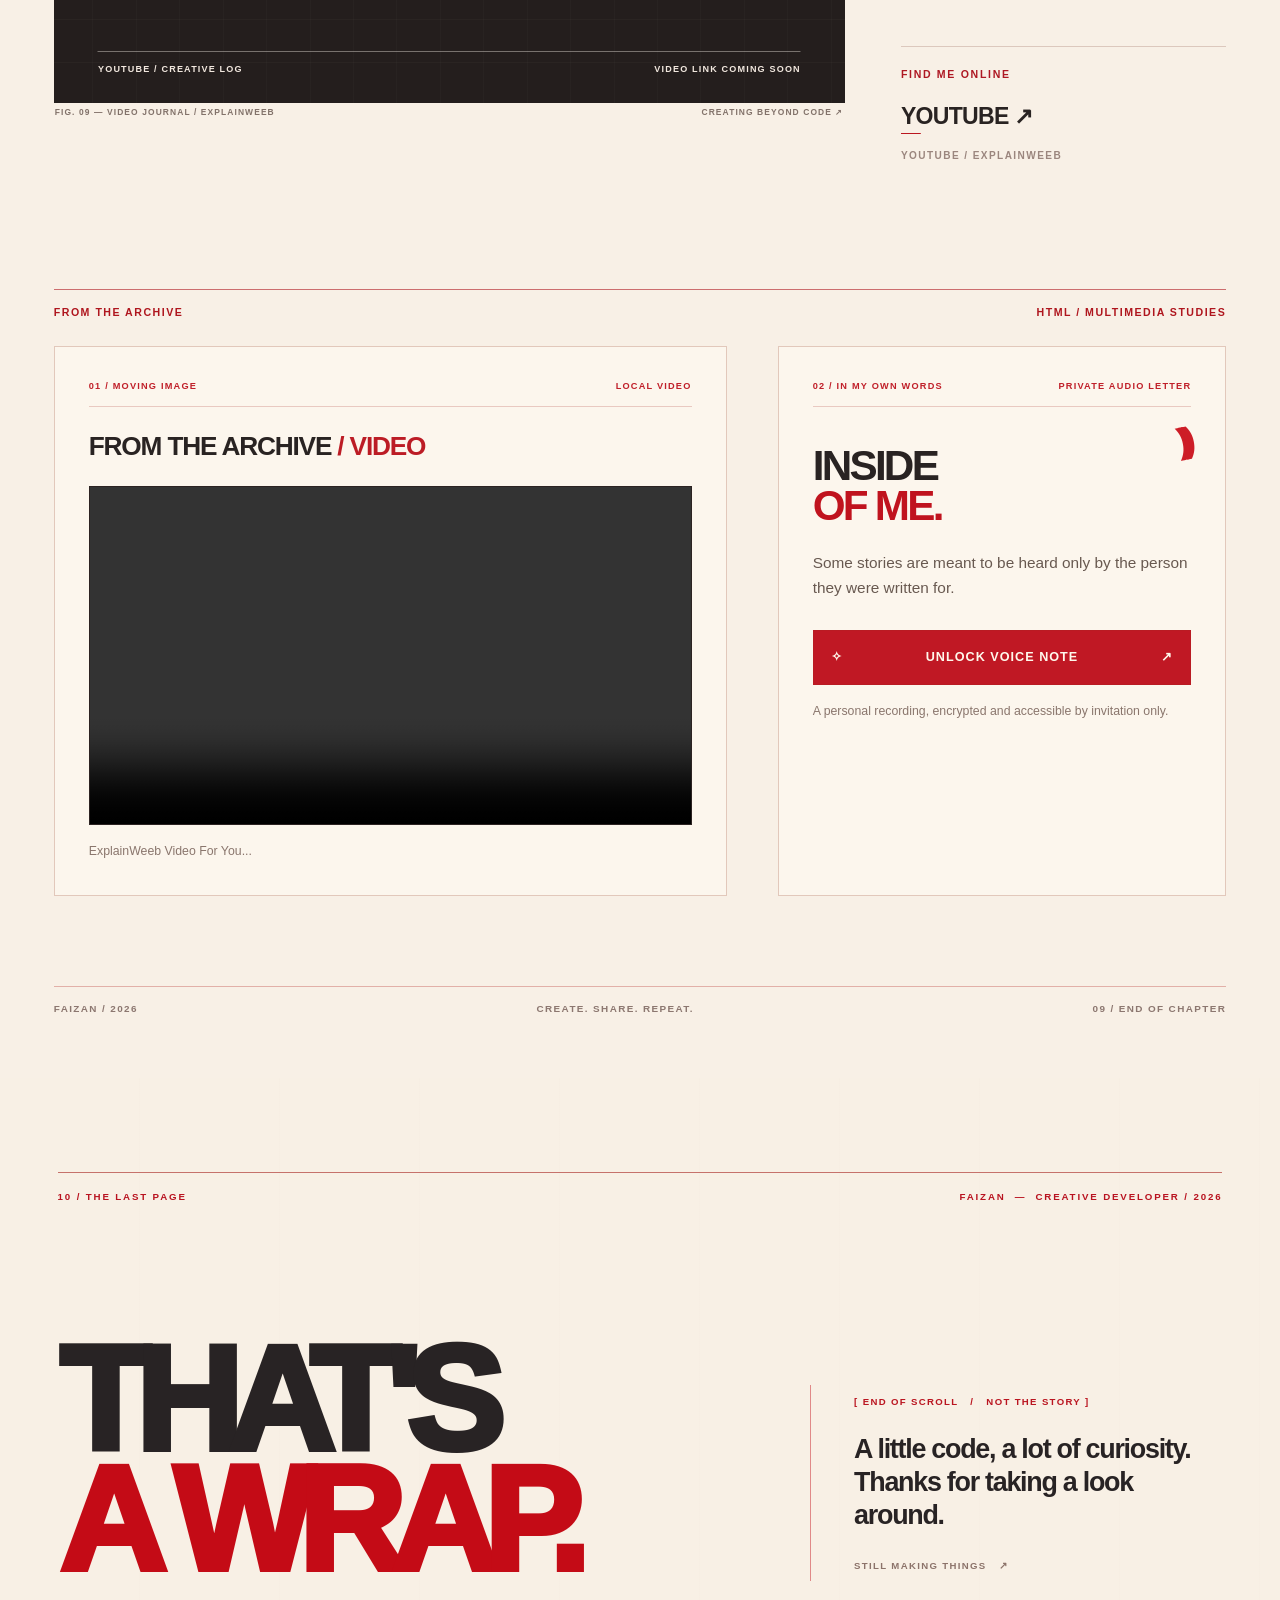
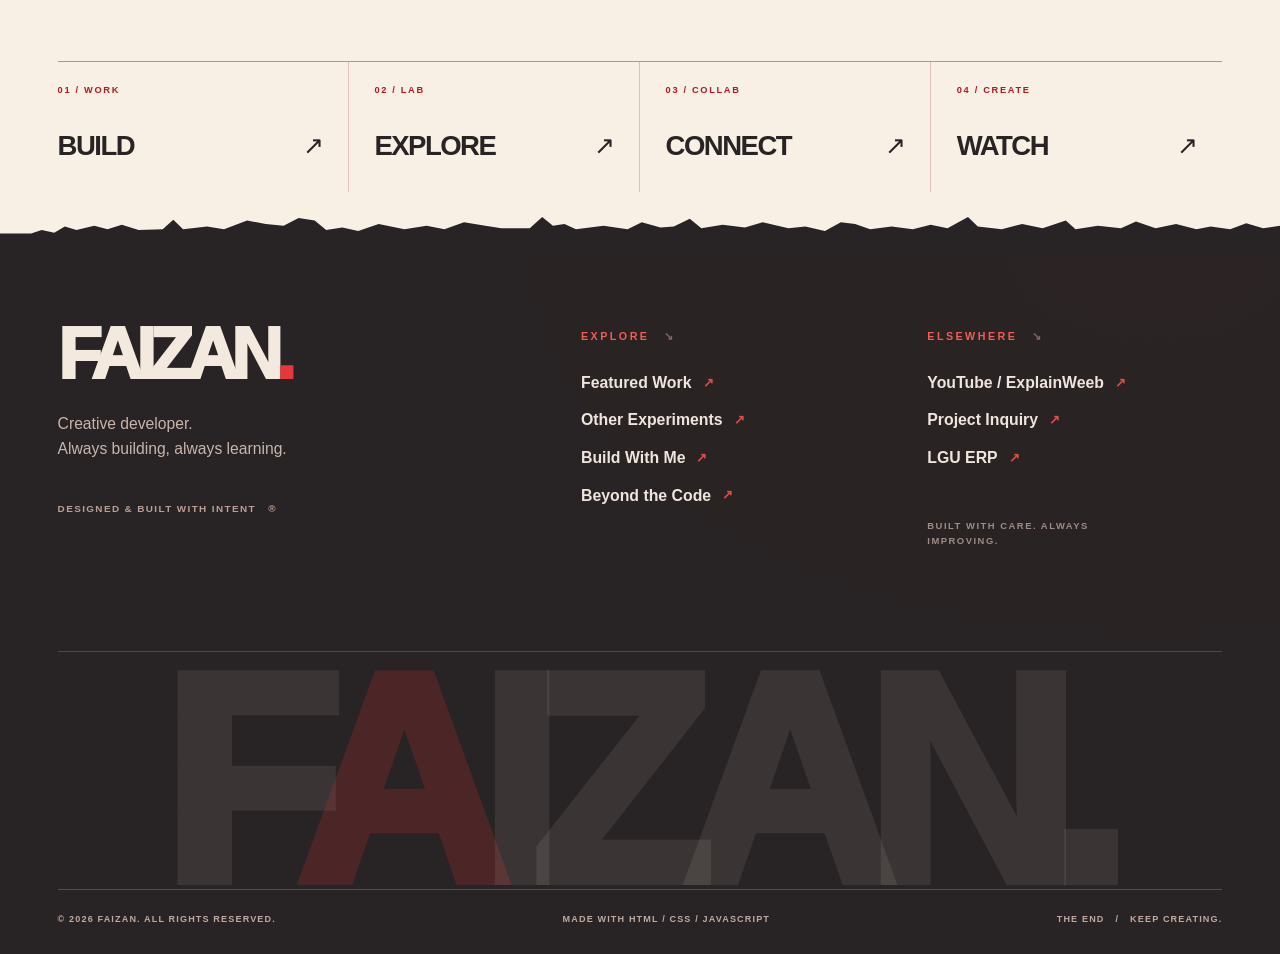
==== commit cac1e636: "Faizan Humburger" ====
--- a/faizan-portfolio/index.html
+++ b/faizan-portfolio/index.html
@@ -19,6 +19,7 @@
   <script type="application/ld+json">{"@context":"https://schema.org","@type":"Person","name":"Faizan","jobTitle":"Creative Web Developer","address":{"@type":"PostalAddress","addressLocality":"Lahore","addressCountry":"PK"},"url":"https://faizan-portfolio-for-you.vercel.app/","sameAs":["https://www.youtube.com/@ExplainWeeb1"]}</script>
   <link rel="preload" as="image" href="assets/images/hero-main.webp" type="image/webp" fetchpriority="high">
   <link rel="stylesheet" href="css/style.css">
+  <link rel="stylesheet" href="css/hero-menu.css">
   <style>
     /* Small embedded CSS example retained for the Web Technologies assignment. */
     ::selection {
@@ -33,6 +34,20 @@
     <section class="hero-scroll-scene" id="heroScrollScene" aria-label="Introduction and scroll transition">
       <section class="hero" id="hero" aria-labelledby="heroTitle">
         <h1 id="heroTitle" class="sr-only">Faizan — Creative Web Developer and ERPNext Projects</h1>
+        <!-- Three-page navigation: HERO only, never a sticky whole-site navbar. -->
+        <nav class="hero-page-menu" id="heroPageMenu" aria-label="Portfolio pages">
+          <button class="hero-menu-toggle" type="button" id="heroMenuToggle"
+            aria-label="Open page menu" aria-controls="heroMenuPanel" aria-expanded="false">
+            <span>MENU</span><span class="hero-menu-lines" aria-hidden="true"><i></i><i></i></span>
+          </button>
+          <div class="hero-menu-panel" id="heroMenuPanel" hidden>
+            <div class="hero-menu-kicker"><span>FAIZAN / PAGE INDEX</span><span>01—03</span></div>
+            <a class="hero-menu-link" href="index.html" aria-current="page"><small>01</small><span>Home</span><b aria-hidden="true">↗</b></a>
+            <a class="hero-menu-link" href="about.html"><small>02</small><span>About me</span><b aria-hidden="true">↗</b></a>
+            <a class="hero-menu-link" href="project-inquiry.html"><small>03</small><span>Project inquiry</span><b aria-hidden="true">↗</b></a>
+            <div class="hero-menu-foot">THREE PAGES. ONE STORY.</div>
+          </div>
+        </nav>
         <p class="sr-only">Instrumentation engineering and web. Turning ideas into clean, functional and meaningful
           digital experiences.</p>
 
@@ -539,6 +554,7 @@
   </footer>
   <script src="js/script.js" defer></script>
   <script src="js/private-voice.js" defer></script>
+  <script src="js/hero-menu.js" defer></script>
 </body>
 
 </html>
--- a/faizan-portfolio/css/hero-menu.css
+++ b/faizan-portfolio/css/hero-menu.css
@@ -0,0 +1,75 @@
+/* FAIZAN — hero-only page switcher. Scoped so no existing hero art changes. */
+.hero-page-menu {
+  position: absolute;
+  z-index: 50;
+  top: clamp(18px, 3.4vw, 43px);
+  right: clamp(18px, 4.0vw, 66px);
+  font-family: Arial, Helvetica, sans-serif;
+  color: #27211e;
+}
+.hero-menu-toggle {
+  display: inline-flex;
+  align-items: center;
+  justify-content: space-between;
+  gap: 17px;
+  min-height: 47px;
+  padding: 0 14px 0 18px;
+  border: 1px solid rgba(62,42,34,.2);
+  border-radius: 2px;
+  color: #201918;
+  background: rgba(253,246,233,.96);
+  box-shadow: 0 4px 16px rgba(62,42,34,.07);
+  font: 800 10px/1 Arial, sans-serif;
+  letter-spacing: .15em;
+  cursor: pointer;
+  transition: background .2s, color .2s, border-color .2s;
+}
+.hero-menu-toggle:hover,
+.hero-menu-toggle[aria-expanded="true"] { background: #bd080b; color: #fff8ed; border-color: #bd080b; }
+.hero-menu-toggle:focus-visible { outline: 3px solid #263f77; outline-offset: 4px; }
+.hero-menu-lines { display: grid; gap: 5px; width: 22px; }
+.hero-menu-lines i { display: block; height: 2px; width: 100%; background: currentColor; transition: transform .2s; }
+.hero-menu-toggle[aria-expanded="true"] .hero-menu-lines i:first-child { transform: translateY(3.5px) rotate(45deg); }
+.hero-menu-toggle[aria-expanded="true"] .hero-menu-lines i:last-child { transform: translateY(-3.5px) rotate(-45deg); }
+.hero-menu-panel {
+  position: absolute;
+  top: calc(100% + 10px);
+  right: 0;
+  width: min(310px, calc(100vw - 30px));
+  padding: 16px;
+  background: #fff9ef;
+  border: 1px solid #24201d;
+  box-shadow: 12px 12px 0 rgba(36,32,29,.12);
+  animation: hero-menu-enter .2s ease-out both;
+}
+.hero-menu-panel[hidden] { display: none !important; }
+.hero-menu-kicker { display: flex; justify-content: space-between; padding: 5px 3px 15px; color: #8b6b5d; font-size: 10px; font-weight: 800; letter-spacing: .12em; }
+.hero-menu-link {
+  display: grid;
+  grid-template-columns: 25px 1fr auto;
+  gap: 10px;
+  align-items: baseline;
+  padding: 15px 5px;
+  border-top: 1px solid #e4d5c8;
+  color: #27201d;
+  text-decoration: none;
+  font-size: 21px;
+  font-weight: 900;
+  letter-spacing: -.045em;
+  line-height: 1.05;
+  transition: color .16s, padding-left .16s;
+}
+.hero-menu-link:hover,
+.hero-menu-link:focus-visible { color: #bd080b; padding-left: 10px; }
+.hero-menu-link small { font-size: 10px; font-weight: 800; letter-spacing: .06em; color: #997b6f; }
+.hero-menu-link b { font-size: 16px; font-weight: 400; }
+.hero-menu-link[aria-current="page"] { color: #bd080b; }
+.hero-menu-foot { margin-top: 7px; padding: 12px 4px 1px; color: #947c70; font-size: 9px; font-weight: 800; letter-spacing: .15em; }
+.hero-page-menu.is-past-hero { visibility: hidden; opacity: 0; pointer-events: none; }
+@keyframes hero-menu-enter { from { opacity: 0; transform: translateY(-6px); } to { opacity: 1; transform: translateY(0); } }
+@media (max-width: 600px) {
+  .hero-page-menu { top: 14px; right: 14px; }
+  .hero-menu-toggle { min-height: 42px; padding: 0 12px; gap: 10px; font-size: 9px; }
+  .hero-menu-panel { width: min(290px, calc(100vw - 28px)); }
+}
+@media (prefers-reduced-motion: reduce) { .hero-menu-panel { animation: none; } .hero-menu-lines i { transition: none; } }
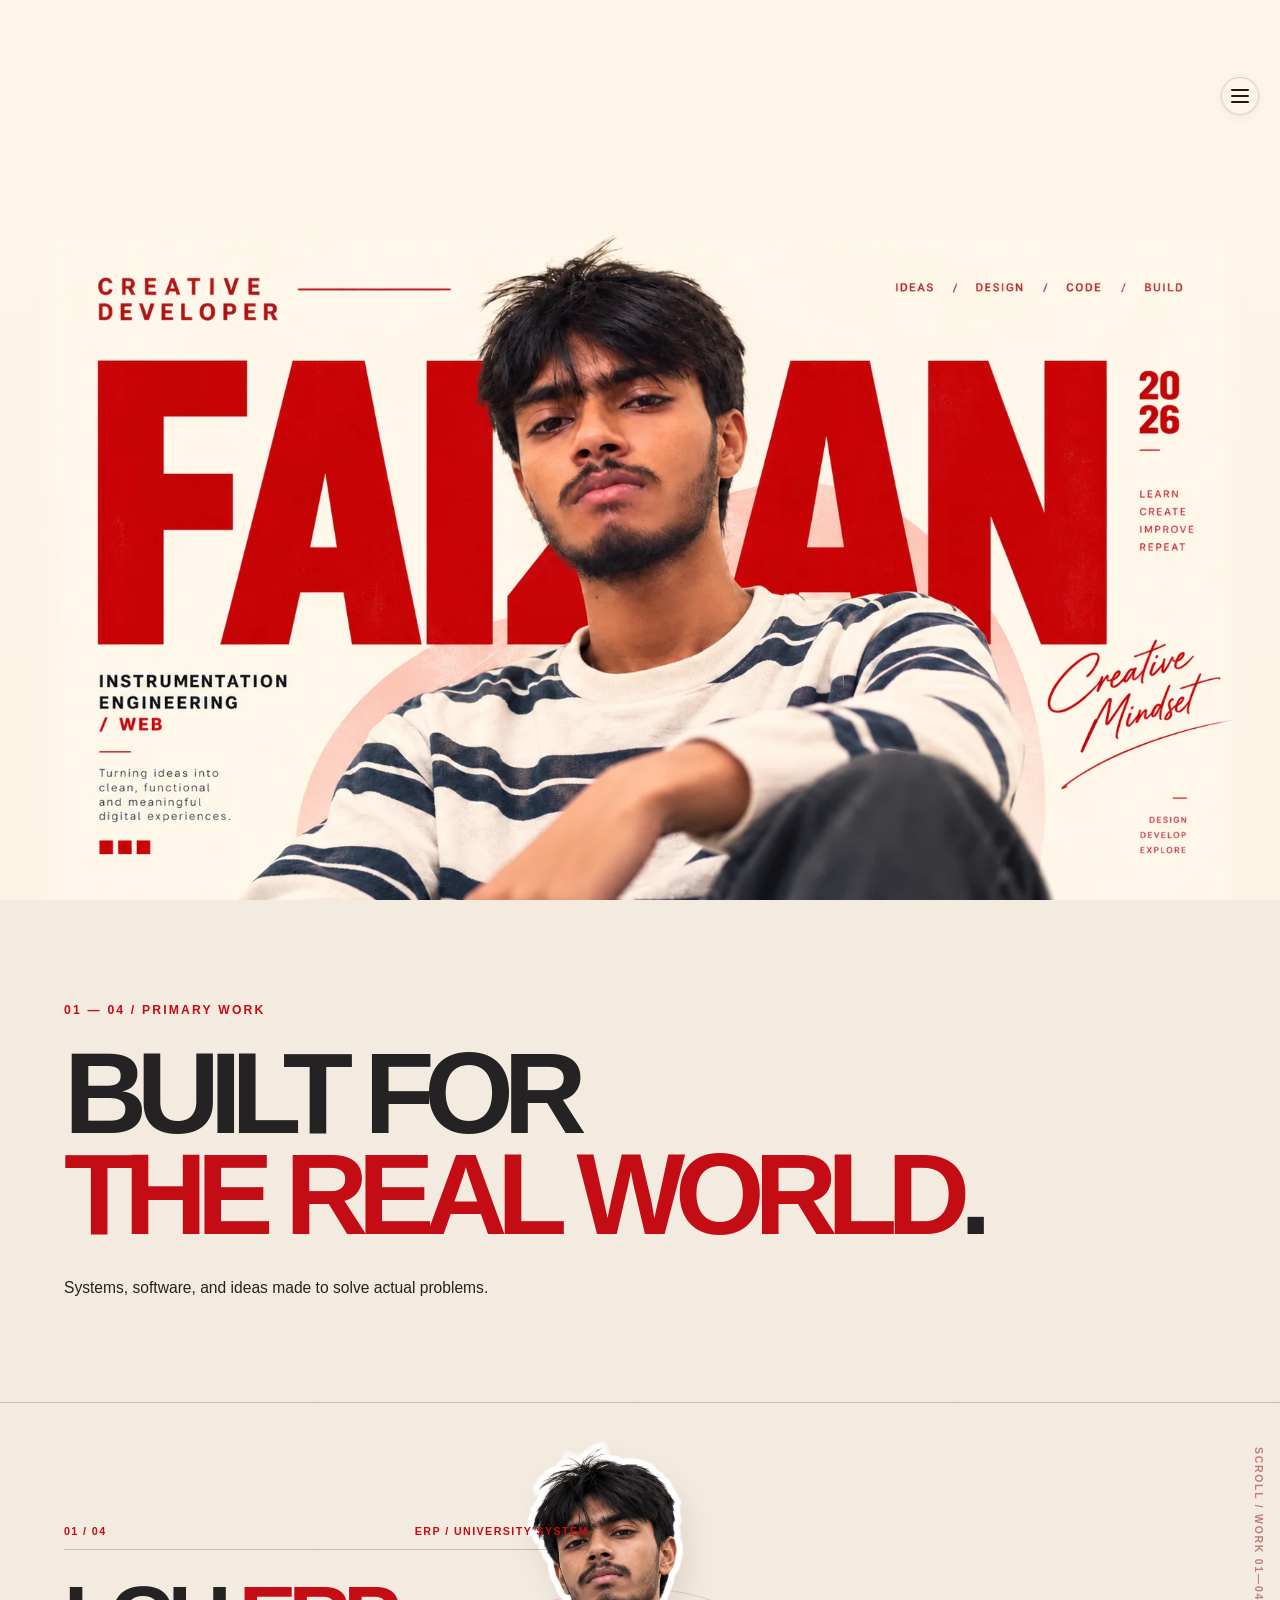
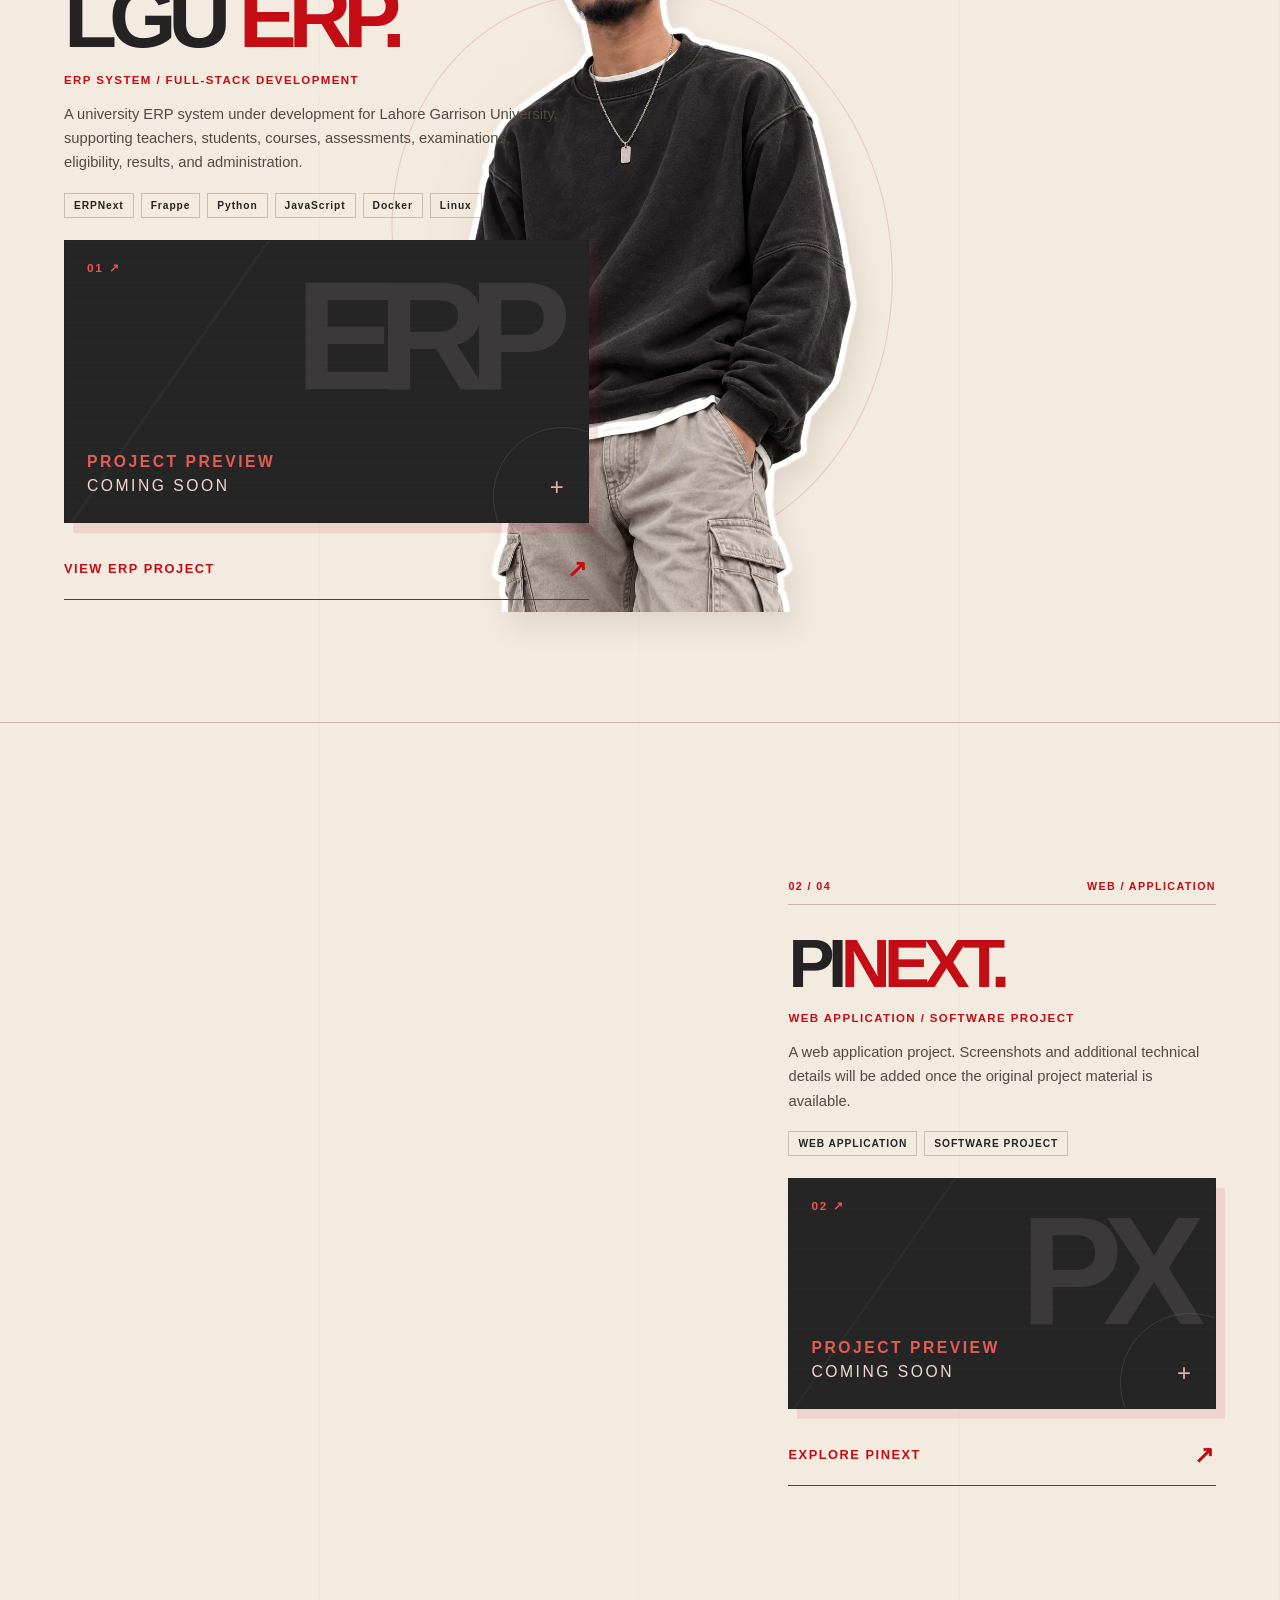
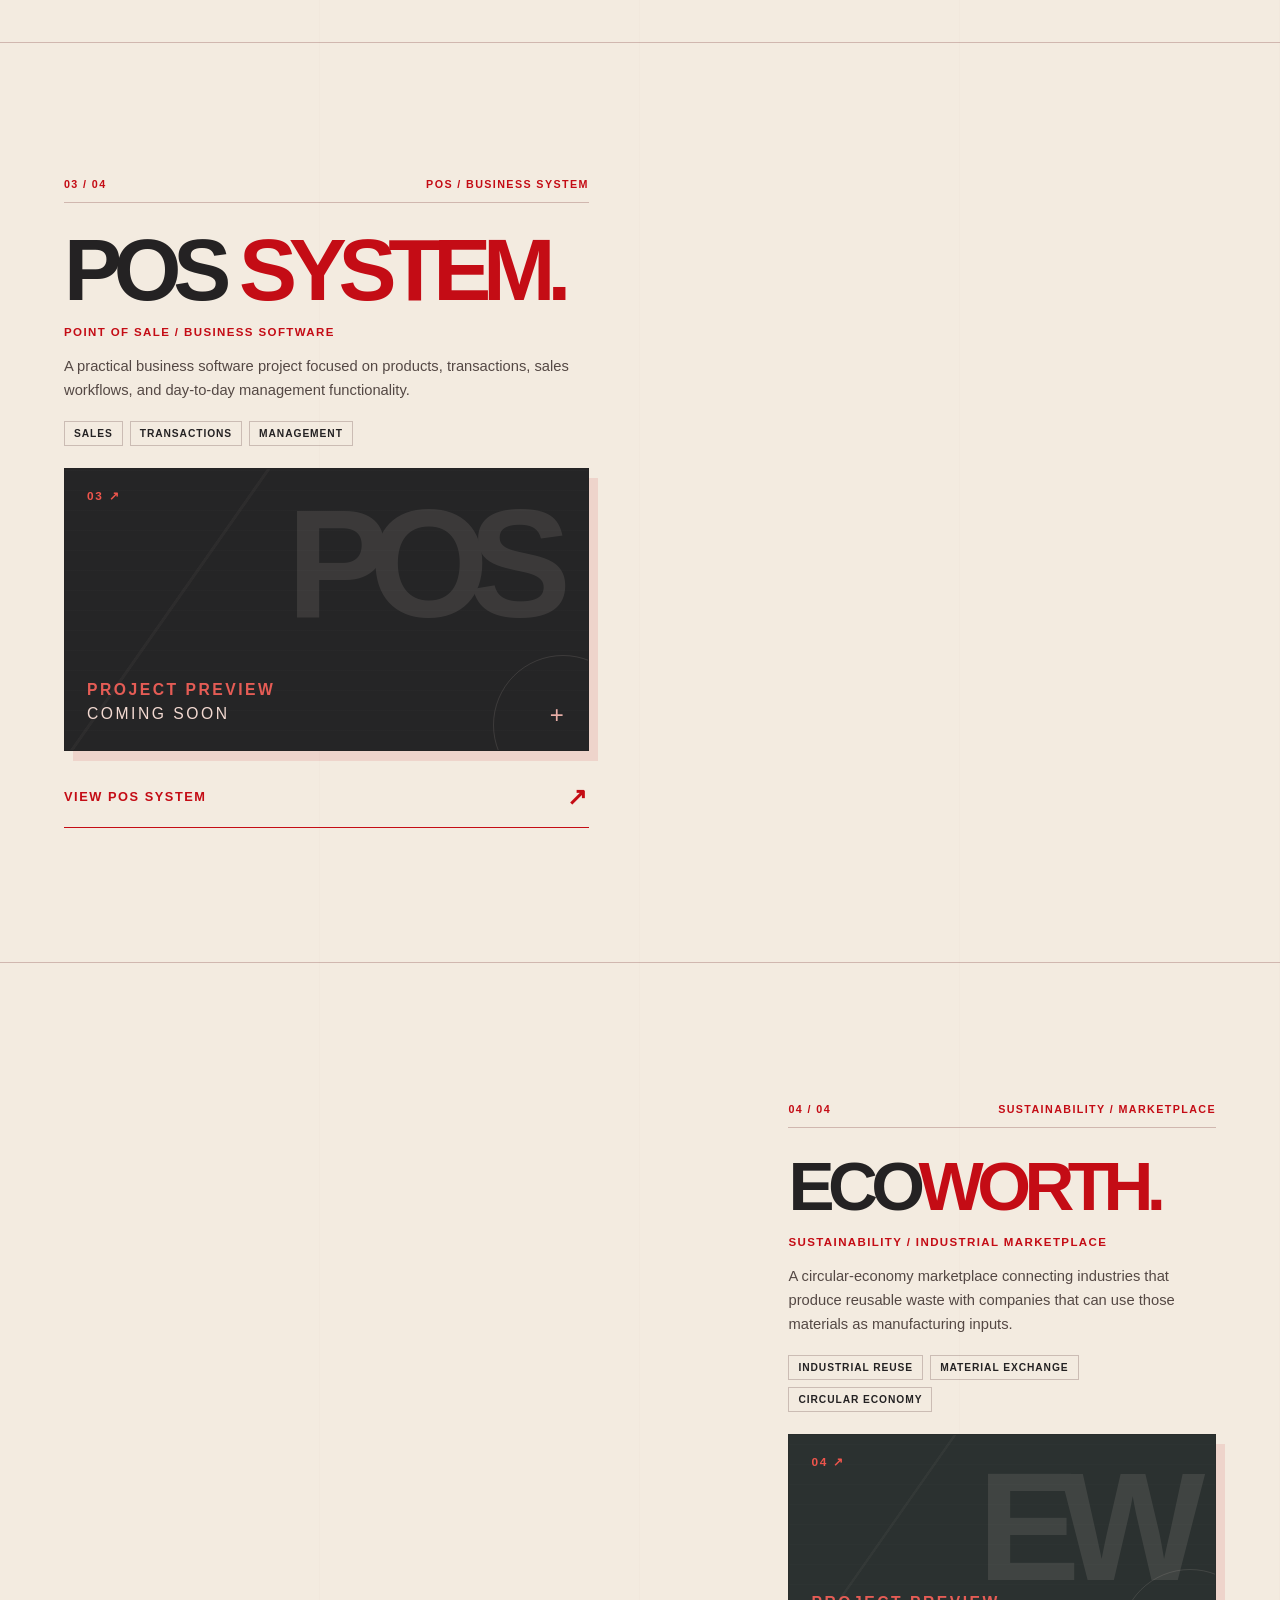
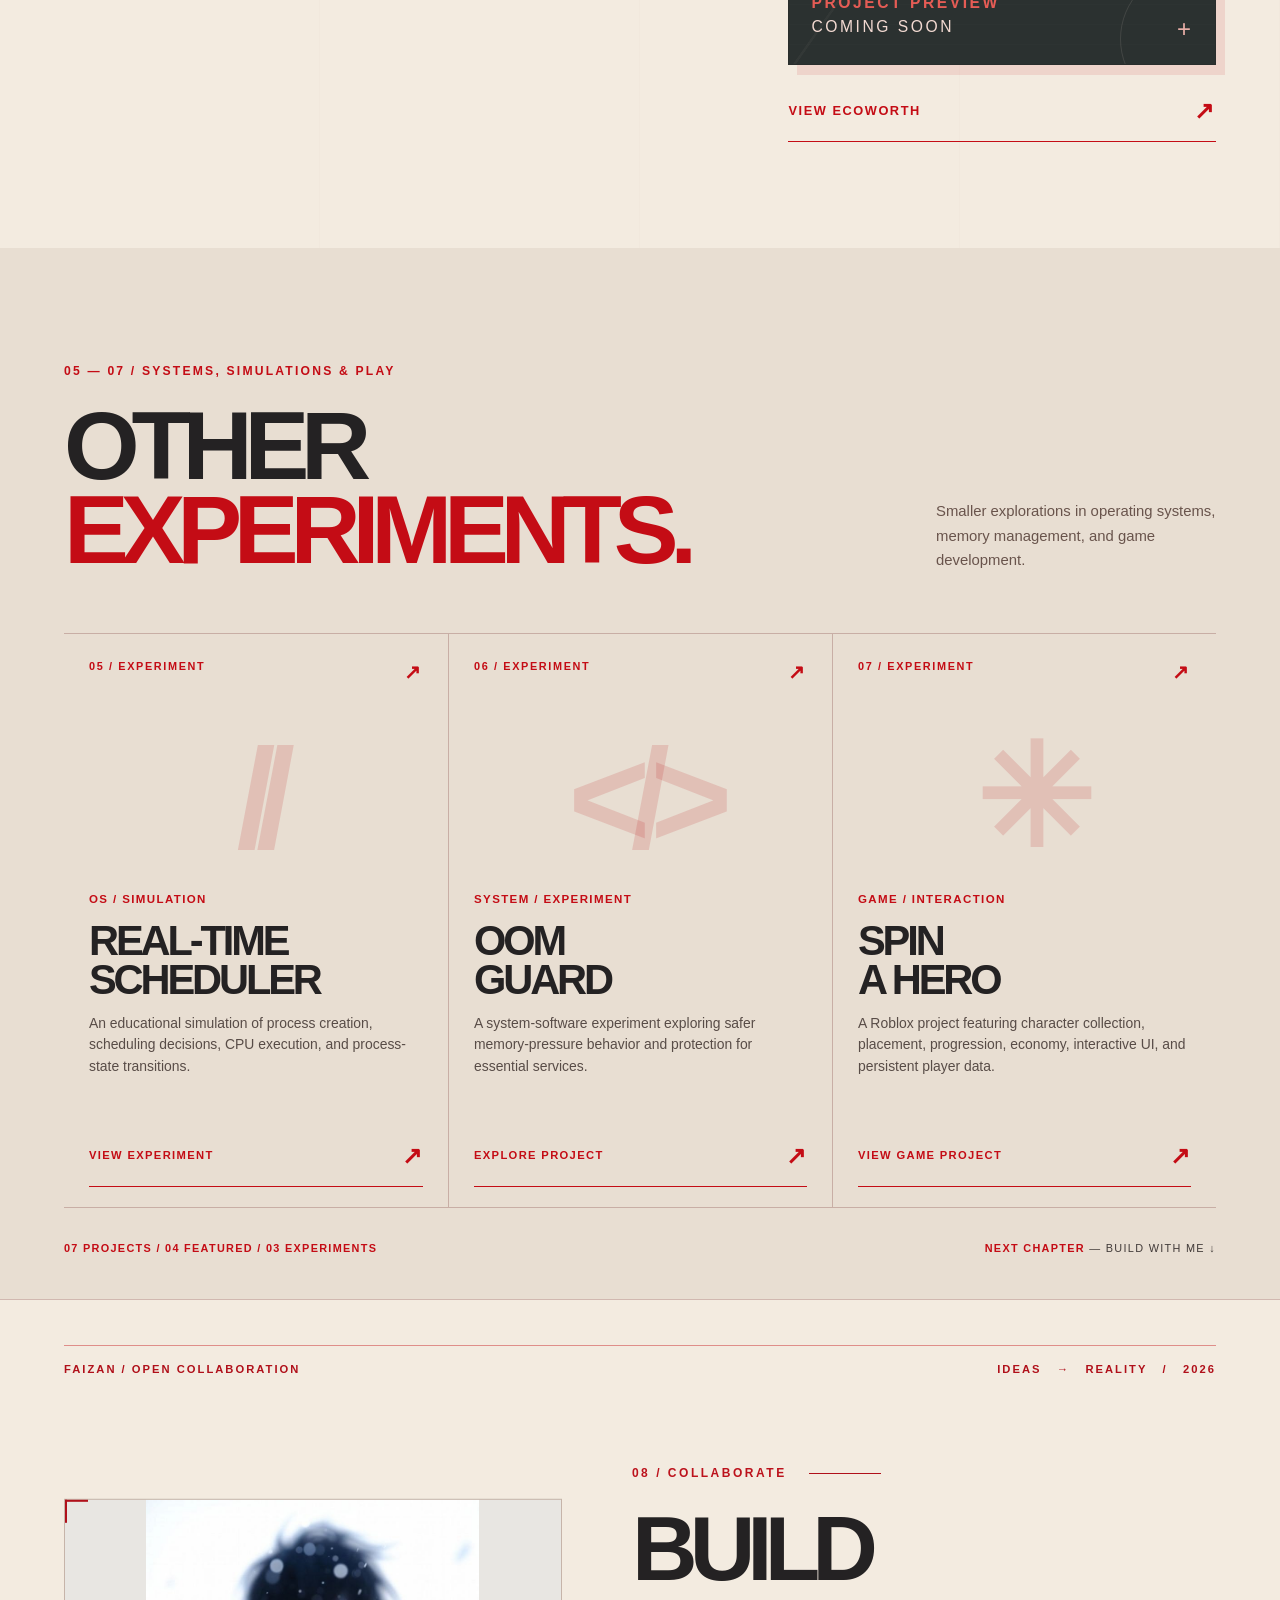
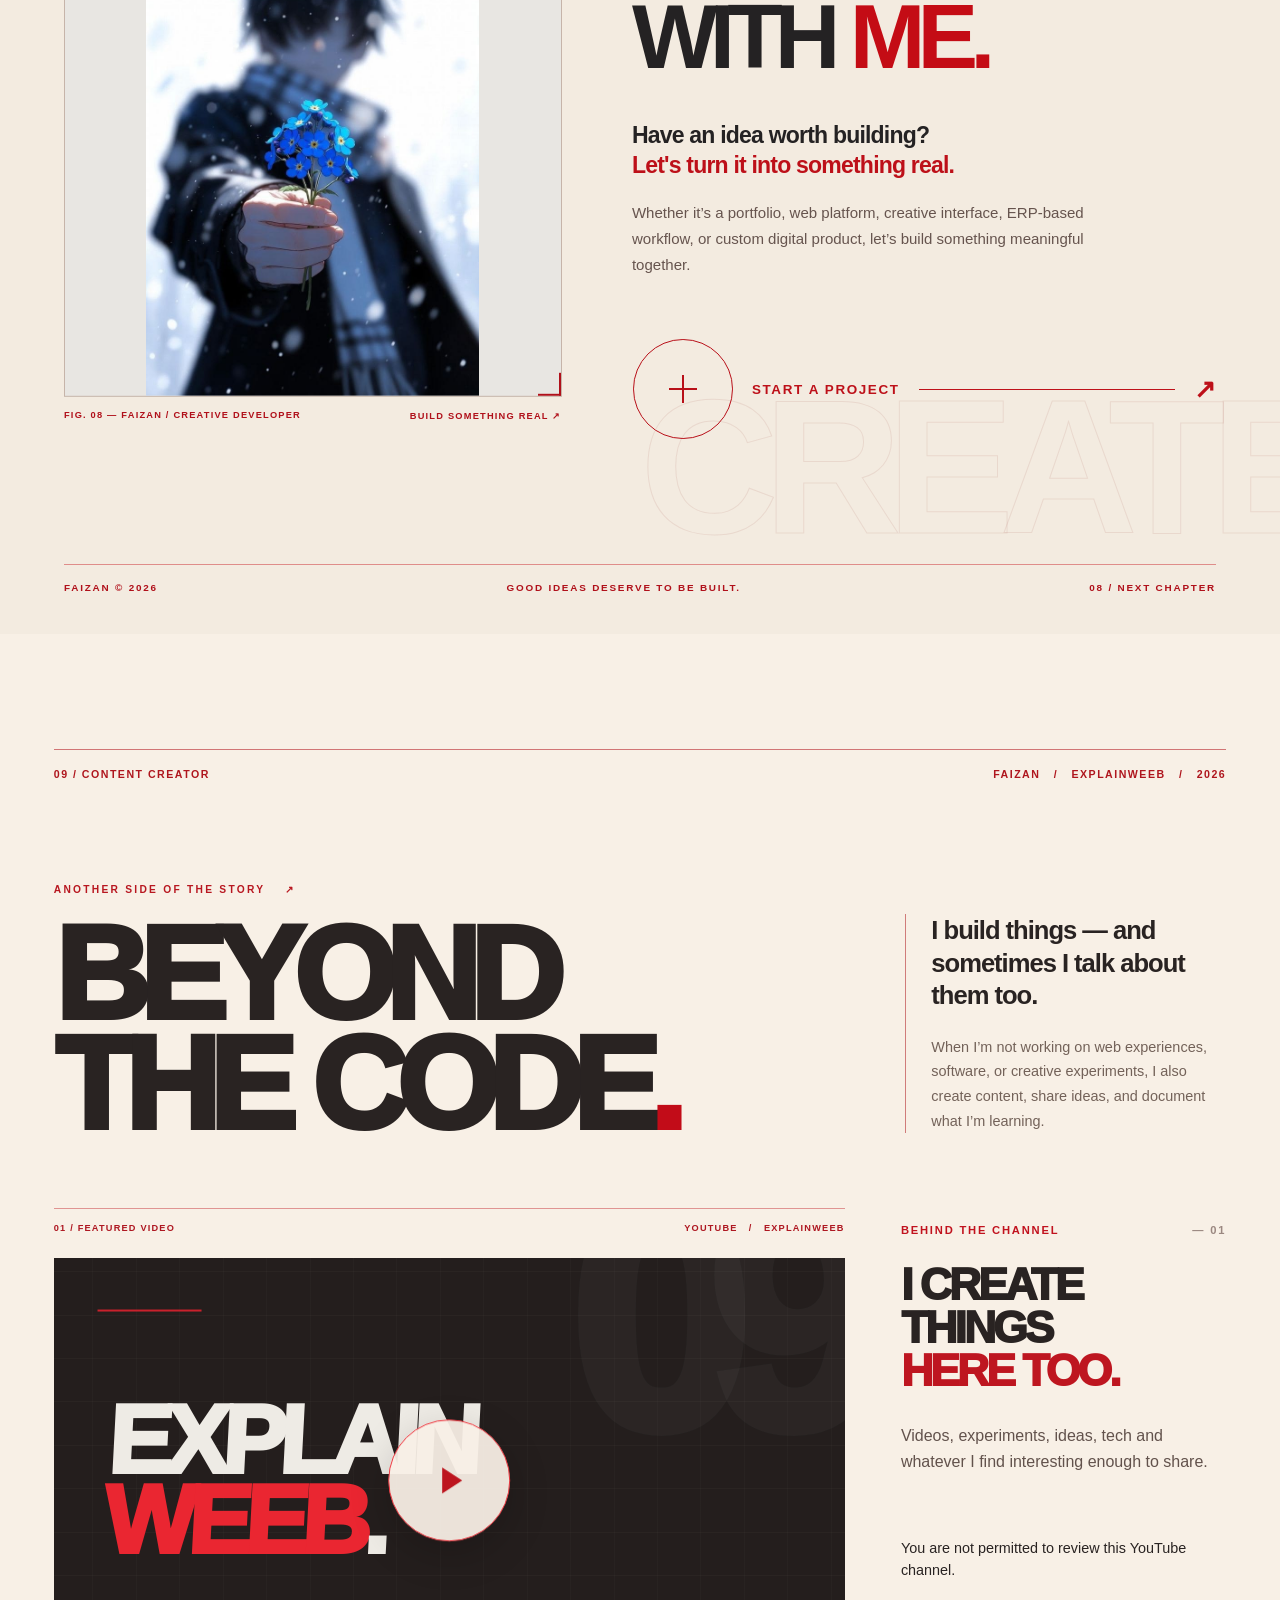
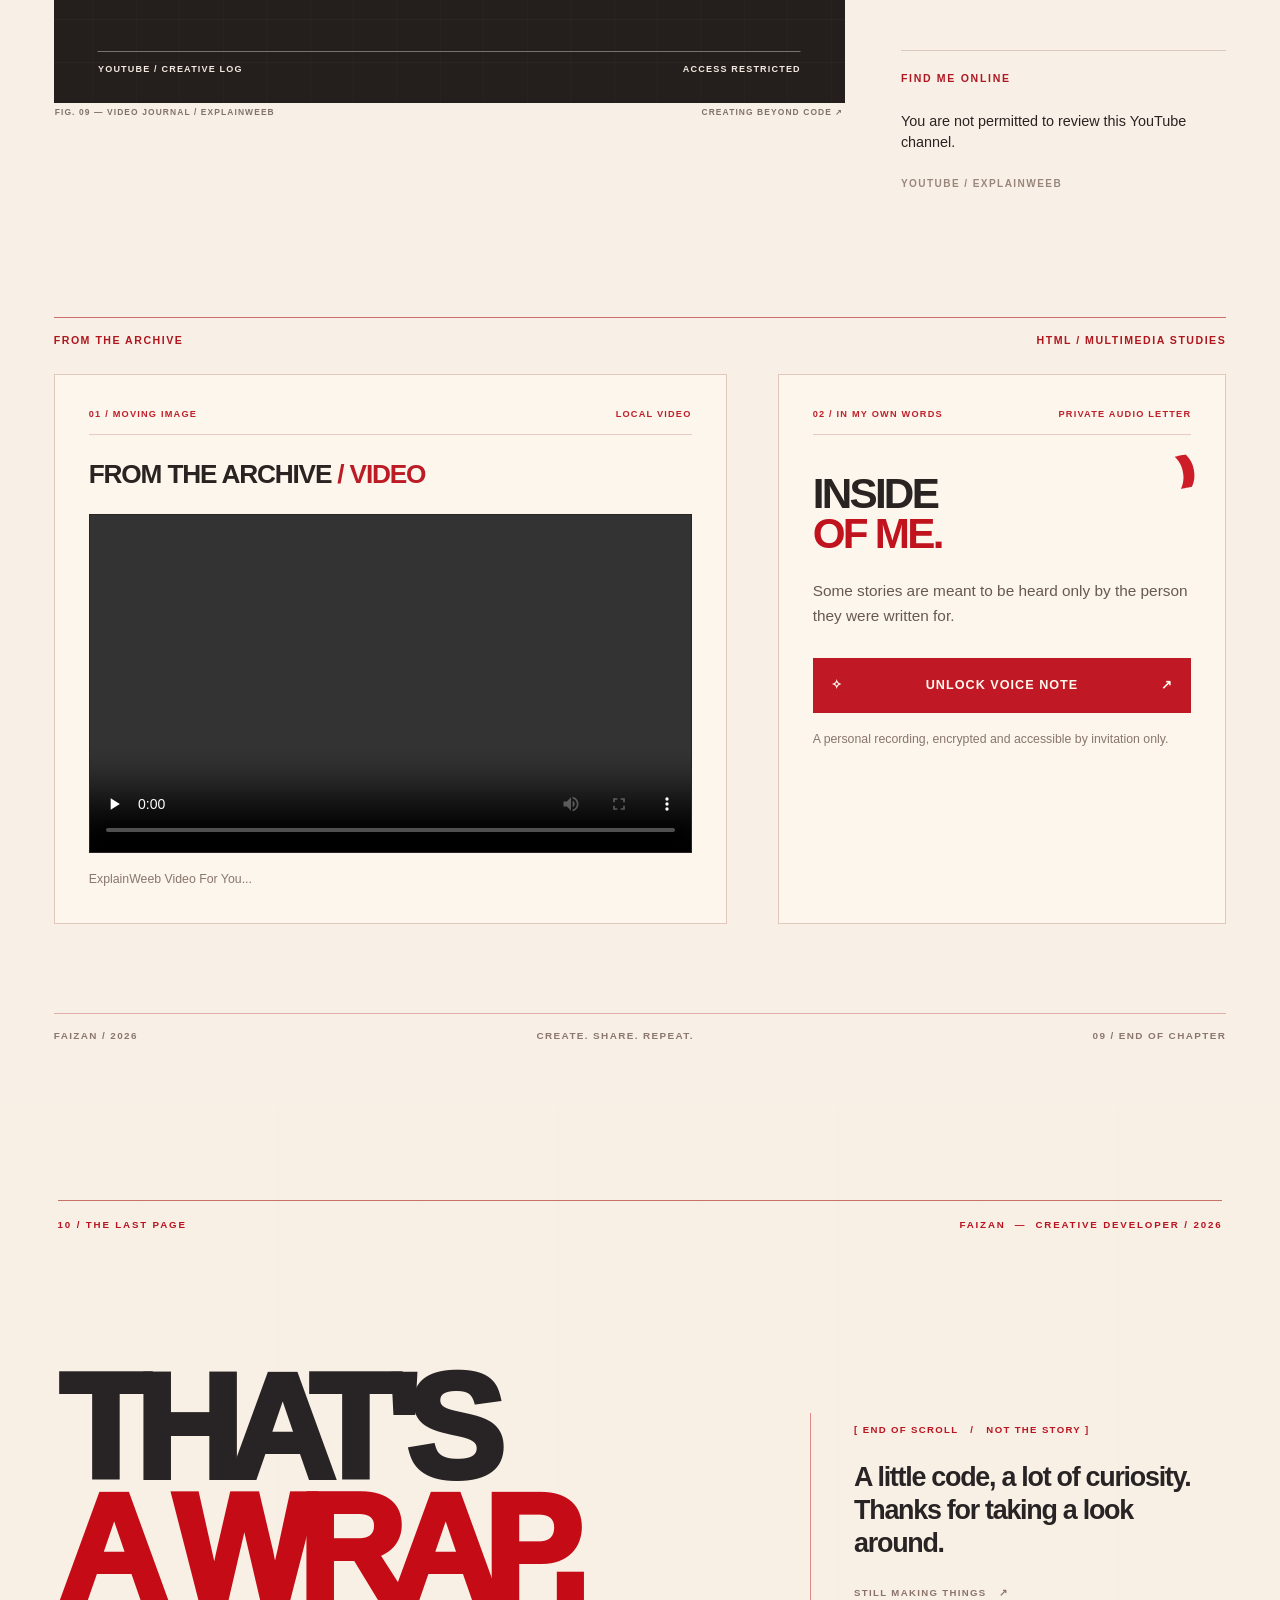
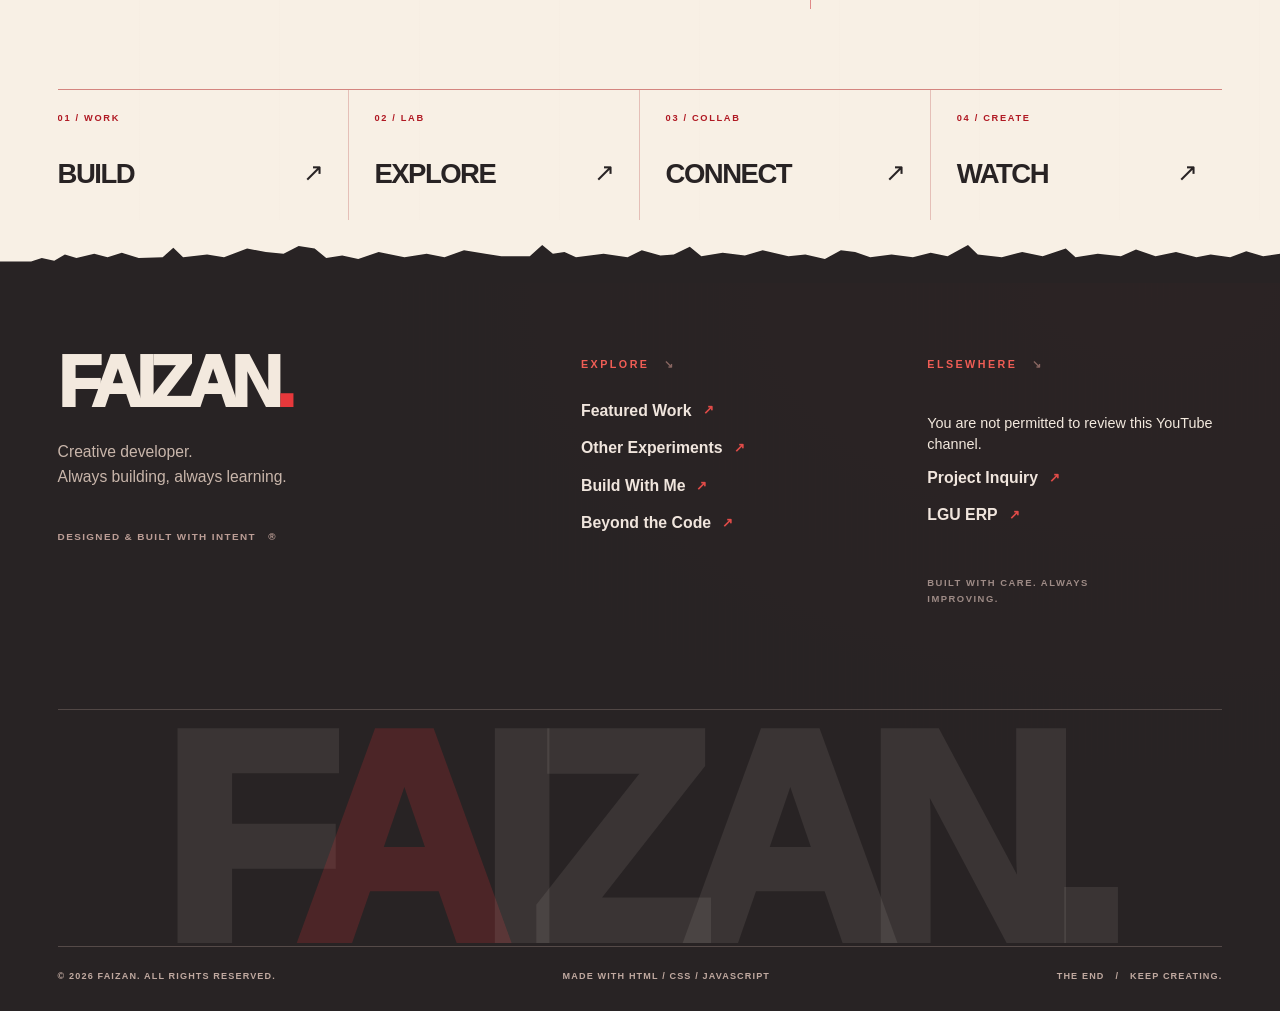
==== commit 2cc9c6f2: "Replace YouTube channel links with restriction messages" ====
--- a/faizan-portfolio/index.html
+++ b/faizan-portfolio/index.html
@@ -16,7 +16,7 @@
   <meta name="twitter:card" content="summary_large_image">
   <link rel="icon" href="/assets/favicon.svg" type="image/svg+xml">
   <link rel="canonical" href="https://faizan-portfolio-for-you.vercel.app/">
-  <script type="application/ld+json">{"@context":"https://schema.org","@type":"Person","name":"Faizan","jobTitle":"Creative Web Developer","address":{"@type":"PostalAddress","addressLocality":"Lahore","addressCountry":"PK"},"url":"https://faizan-portfolio-for-you.vercel.app/","sameAs":["https://www.youtube.com/@ExplainWeeb1"]}</script>
+  <script type="application/ld+json">{"@context":"https://schema.org","@type":"Person","name":"Faizan","jobTitle":"Creative Web Developer","address":{"@type":"PostalAddress","addressLocality":"Lahore","addressCountry":"PK"},"url":"https://faizan-portfolio-for-you.vercel.app/"}</script>
   <link rel="preload" as="image" href="assets/images/hero-main.webp" type="image/webp" fetchpriority="high">
   <link rel="stylesheet" href="css/style.css">
   <link rel="stylesheet" href="css/hero-menu.css">
@@ -326,26 +326,22 @@
               <span>01 / FEATURED VIDEO</span>
               <span>YOUTUBE &nbsp; / &nbsp; EXPLAINWEEB</span>
             </div>
-            <div class="creator-video-frame" id="youtube-video" data-youtube-url=""
-              aria-label="ExplainWeeb featured video placeholder">
+            <div class="creator-video-frame" id="youtube-video"
+              aria-label="ExplainWeeb featured video, access restricted">
               <div class="creator-artwork" id="creatorArtwork" aria-hidden="true">
                 <div class="creator-artwork-rule creator-artwork-rule-one"></div>
                 <div class="creator-artwork-title"><span>EXPLAIN</span><strong>WEEB<span
                       class="creator-dot">.</span></strong></div>
-                <div class="creator-artwork-meta"><span>YOUTUBE / CREATIVE LOG</span><span>VIDEO LINK COMING SOON</span>
+                <div class="creator-artwork-meta"><span>YOUTUBE / CREATIVE LOG</span><span>ACCESS RESTRICTED</span>
                 </div>
               </div>
-              <!-- Replace with Faizan's actual popular YouTube video -->
-              <!-- Set data-youtube-url above to the actual youtube.com/watch?v=... or youtu.be/... URL later. -->
-              <a class="creator-play" id="creatorPlay" href="#youtube-video"
-                aria-label="Open the featured ExplainWeeb video when a video link is available">
+              <button class="creator-play" id="creatorPlay" type="button"
+                aria-label="Play featured video" aria-controls="creatorVideoNotice" aria-expanded="false">
                 <span class="creator-play-icon" aria-hidden="true"></span>
-              </a>
-              <div class="creator-video-notice" id="creatorVideoNotice" role="status" aria-live="polite" hidden>
-                <strong>FEATURED VIDEO / COMING SOON</strong>
-                <span>Please Checkout Some Videos If You Have Guts.</span>
-                <a href="https://www.youtube.com/@ExplainWeeb1" target="_blank" rel="noopener noreferrer">WATCH
-                  EXPLAINWEEB ↗</a>
+              </button>
+              <div class="creator-video-notice" id="creatorVideoNotice" role="status" aria-live="polite" tabindex="-1" hidden>
+                <strong>You are not permitted to access this URL.</strong>
+                <span>You are not permitted to review this YouTube channel.</span>
               </div>
             </div>
             <div class="creator-feature-caption"><span>FIG. 09 — VIDEO JOURNAL / EXPLAINWEEB</span><span>CREATING BEYOND
@@ -358,16 +354,10 @@
             <h3>I CREATE<br>THINGS<br><em>HERE TOO.</em></h3>
             <p class="creator-aside-description">Videos, experiments, ideas, tech and whatever I find interesting enough
               to share.</p>
-            <a class="creator-channel-cta" href="https://www.youtube.com/@ExplainWeeb1" target="_blank"
-              rel="noopener noreferrer">
-              <span>VISIT EXPLAINWEEB</span><span aria-hidden="true" class="creator-link-arrow">↗</span>
-            </a>
+            <p class="channel-restriction">You are not permitted to review this YouTube channel.</p>
             <div class="creator-social creator-enter" style="--creator-delay:440ms">
               <span>FIND ME ONLINE</span>
-              <a href="https://www.youtube.com/@ExplainWeeb1" target="_blank" rel="noopener noreferrer"
-                aria-label="ExplainWeeb YouTube channel, opens in a new tab">
-                YOUTUBE <span aria-hidden="true">↗</span>
-              </a>
+              <p class="channel-restriction">You are not permitted to review this YouTube channel.</p>
               <span class="creator-social-footnote">YOUTUBE / EXPLAINWEEB</span>
             </div>
           </aside>
@@ -535,8 +525,7 @@
 
           <div class="footer-links">
             <h3>ELSEWHERE <span>↘</span></h3>
-            <a href="https://www.youtube.com/@ExplainWeeb1" target="_blank" rel="noopener noreferrer">YouTube /
-              ExplainWeeb <span>↗</span></a>
+            <p class="channel-restriction">You are not permitted to review this YouTube channel.</p>
             <a href="project-inquiry.html">Project Inquiry <span>↗</span></a>
             <a href="https://erp.lgo.video.pk/" target="_blank" rel="noopener noreferrer">LGU ERP <span>↗</span></a>
             <p class="footer-no-fake-links">BUILT WITH CARE. ALWAYS IMPROVING.</p>
@@ -557,4 +546,4 @@
   <script src="js/hero-menu.js" defer></script>
 </body>
 
-</html>+</html>
--- a/faizan-portfolio/css/style.css
+++ b/faizan-portfolio/css/style.css
@@ -1826,6 +1826,7 @@
 }
 
 .creator-play {
+  cursor: pointer;
   position: absolute;
   z-index: 6;
   left: 50%;
@@ -1926,7 +1927,15 @@
   line-height: 1.45;
   color: #60514c;
   font-size: .85rem;
-  margin-bottom: 18px;
+  margin-bottom: 0;
+}
+
+.channel-restriction {
+  margin: 0;
+  padding: 12px 0;
+  font-size: .9rem;
+  line-height: 1.5;
+  color: inherit;
 }
 
 .creator-video-notice a {
--- a/faizan-portfolio/css/hero-menu.css
+++ b/faizan-portfolio/css/hero-menu.css
@@ -1,75 +1,256 @@
-/* FAIZAN — hero-only page switcher. Scoped so no existing hero art changes. */
+
+/* FAIZAN — Minimal hero-only hamburger navigation */
+
+/* Top-right corner of the viewport */
 .hero-page-menu {
-  position: absolute;
-  z-index: 50;
-  top: clamp(18px, 3.4vw, 43px);
-  right: clamp(18px, 4.0vw, 66px);
+  position: fixed;
+  top: 77px;
+  right: 21px;
+  z-index: 9999;
   font-family: Arial, Helvetica, sans-serif;
   color: #27211e;
 }
+
+/* Small circular hamburger button */
 .hero-menu-toggle {
-  display: inline-flex;
+  display: flex;
   align-items: center;
-  justify-content: space-between;
-  gap: 17px;
-  min-height: 47px;
-  padding: 0 14px 0 18px;
-  border: 1px solid rgba(62,42,34,.2);
+  justify-content: center;
+
+  width: 38px;
+  height: 38px;
+  min-height: 0;
+  padding: 0;
+  margin: 0;
+  gap: 0;
+
+  border: 1px solid rgba(62, 42, 34, 0.2);
+  border-radius: 50%;
+
+  color: #201918;
+  background: rgba(253, 246, 233, 0.96);
+  box-shadow: 0 2px 8px rgba(62, 42, 34, 0.08);
+
+  cursor: pointer;
+  transition:
+    background 0.2s ease,
+    color 0.2s ease,
+    border-color 0.2s ease;
+}
+
+/* Remove the MENU text */
+.hero-menu-toggle > span:not(.hero-menu-lines) {
+  display: none;
+}
+
+/* Three-line hamburger icon */
+.hero-menu-lines {
+  display: flex;
+  flex-direction: column;
+  align-items: center;
+  justify-content: center;
+  gap: 4px;
+
+  width: 20px;
+  height: 20px;
+}
+
+/* Existing first and third lines */
+.hero-menu-lines i {
+  display: block;
+  flex: none;
+  width: 18px;
+  height: 2px;
+
   border-radius: 2px;
-  color: #201918;
-  background: rgba(253,246,233,.96);
-  box-shadow: 0 4px 16px rgba(62,42,34,.07);
-  font: 800 10px/1 Arial, sans-serif;
-  letter-spacing: .15em;
-  cursor: pointer;
-  transition: background .2s, color .2s, border-color .2s;
-}
+  background: currentColor;
+
+  transition:
+    transform 0.2s ease,
+    opacity 0.2s ease;
+}
+
+.hero-menu-lines i:first-child {
+  order: 0;
+}
+
+.hero-menu-lines i:last-child {
+  order: 2;
+}
+
+/* Create the missing middle line */
+.hero-menu-lines::before {
+  content: "";
+  display: block;
+  order: 1;
+  flex: none;
+
+  width: 18px;
+  height: 2px;
+
+  border-radius: 2px;
+  background: currentColor;
+
+  transition: opacity 0.2s ease;
+}
+
+/* Hover and active styling */
 .hero-menu-toggle:hover,
-.hero-menu-toggle[aria-expanded="true"] { background: #bd080b; color: #fff8ed; border-color: #bd080b; }
-.hero-menu-toggle:focus-visible { outline: 3px solid #263f77; outline-offset: 4px; }
-.hero-menu-lines { display: grid; gap: 5px; width: 22px; }
-.hero-menu-lines i { display: block; height: 2px; width: 100%; background: currentColor; transition: transform .2s; }
-.hero-menu-toggle[aria-expanded="true"] .hero-menu-lines i:first-child { transform: translateY(3.5px) rotate(45deg); }
-.hero-menu-toggle[aria-expanded="true"] .hero-menu-lines i:last-child { transform: translateY(-3.5px) rotate(-45deg); }
+.hero-menu-toggle[aria-expanded="true"] {
+  background: #bd080b;
+  color: #fff8ed;
+  border-color: #bd080b;
+}
+
+.hero-menu-toggle:focus-visible {
+  outline: 3px solid #263f77;
+  outline-offset: 3px;
+}
+
+/* Animate the hamburger into an X */
+.hero-menu-toggle[aria-expanded="true"]
+.hero-menu-lines i:first-child {
+  transform: translateY(6px) rotate(45deg);
+}
+
+.hero-menu-toggle[aria-expanded="true"]
+.hero-menu-lines i:last-child {
+  transform: translateY(-6px) rotate(-45deg);
+}
+
+.hero-menu-toggle[aria-expanded="true"]
+.hero-menu-lines::before {
+  opacity: 0;
+}
+
+/* Dropdown — preserve the original design */
 .hero-menu-panel {
   position: absolute;
-  top: calc(100% + 10px);
+  top: calc(100% + 8px);
   right: 0;
-  width: min(310px, calc(100vw - 30px));
+
+  width: min(310px, calc(100vw - 12px));
   padding: 16px;
+
   background: #fff9ef;
   border: 1px solid #24201d;
-  box-shadow: 12px 12px 0 rgba(36,32,29,.12);
-  animation: hero-menu-enter .2s ease-out both;
-}
-.hero-menu-panel[hidden] { display: none !important; }
-.hero-menu-kicker { display: flex; justify-content: space-between; padding: 5px 3px 15px; color: #8b6b5d; font-size: 10px; font-weight: 800; letter-spacing: .12em; }
+  box-shadow: 12px 12px 0 rgba(36, 32, 29, 0.12);
+
+  animation: hero-menu-enter 0.2s ease-out both;
+}
+
+.hero-menu-panel[hidden] {
+  display: none !important;
+}
+
+.hero-menu-kicker {
+  display: flex;
+  justify-content: space-between;
+  padding: 5px 3px 15px;
+
+  color: #8b6b5d;
+  font-size: 10px;
+  font-weight: 800;
+  letter-spacing: 0.12em;
+}
+
 .hero-menu-link {
   display: grid;
   grid-template-columns: 25px 1fr auto;
   gap: 10px;
   align-items: baseline;
+
   padding: 15px 5px;
   border-top: 1px solid #e4d5c8;
+
   color: #27201d;
   text-decoration: none;
+
   font-size: 21px;
   font-weight: 900;
-  letter-spacing: -.045em;
+  letter-spacing: -0.045em;
   line-height: 1.05;
-  transition: color .16s, padding-left .16s;
-}
+
+  transition:
+    color 0.16s,
+    padding-left 0.16s;
+}
+
 .hero-menu-link:hover,
-.hero-menu-link:focus-visible { color: #bd080b; padding-left: 10px; }
-.hero-menu-link small { font-size: 10px; font-weight: 800; letter-spacing: .06em; color: #997b6f; }
-.hero-menu-link b { font-size: 16px; font-weight: 400; }
-.hero-menu-link[aria-current="page"] { color: #bd080b; }
-.hero-menu-foot { margin-top: 7px; padding: 12px 4px 1px; color: #947c70; font-size: 9px; font-weight: 800; letter-spacing: .15em; }
-.hero-page-menu.is-past-hero { visibility: hidden; opacity: 0; pointer-events: none; }
-@keyframes hero-menu-enter { from { opacity: 0; transform: translateY(-6px); } to { opacity: 1; transform: translateY(0); } }
+.hero-menu-link:focus-visible {
+  color: #bd080b;
+  padding-left: 10px;
+}
+
+.hero-menu-link small {
+  font-size: 10px;
+  font-weight: 800;
+  letter-spacing: 0.06em;
+  color: #997b6f;
+}
+
+.hero-menu-link b {
+  font-size: 16px;
+  font-weight: 400;
+}
+
+.hero-menu-link[aria-current="page"] {
+  color: #bd080b;
+}
+
+.hero-menu-foot {
+  margin-top: 7px;
+  padding: 12px 4px 1px;
+
+  color: #947c70;
+  font-size: 9px;
+  font-weight: 800;
+  letter-spacing: 0.15em;
+}
+
+/* Hide menu when the projects section takes over */
+.hero-page-menu.is-past-hero {
+  visibility: hidden;
+  opacity: 0;
+  pointer-events: none;
+}
+
+@keyframes hero-menu-enter {
+  from {
+    opacity: 0;
+    transform: translateY(-6px);
+  }
+
+  to {
+    opacity: 1;
+    transform: translateY(0);
+  }
+}
+
+/* Mobile */
 @media (max-width: 600px) {
-  .hero-page-menu { top: 14px; right: 14px; }
-  .hero-menu-toggle { min-height: 42px; padding: 0 12px; gap: 10px; font-size: 9px; }
-  .hero-menu-panel { width: min(290px, calc(100vw - 28px)); }
-}
-@media (prefers-reduced-motion: reduce) { .hero-menu-panel { animation: none; } .hero-menu-lines i { transition: none; } }
+  .hero-page-menu {
+    top: 2px;
+    right: 2px;
+  }
+
+  .hero-menu-toggle {
+    width: 36px;
+    height: 36px;
+  }
+
+  .hero-menu-panel {
+    width: min(290px, calc(100vw - 12px));
+  }
+}
+
+@media (prefers-reduced-motion: reduce) {
+  .hero-menu-panel {
+    animation: none;
+  }
+
+  .hero-menu-lines i,
+  .hero-menu-lines::before {
+    transition: none;
+  }
+}
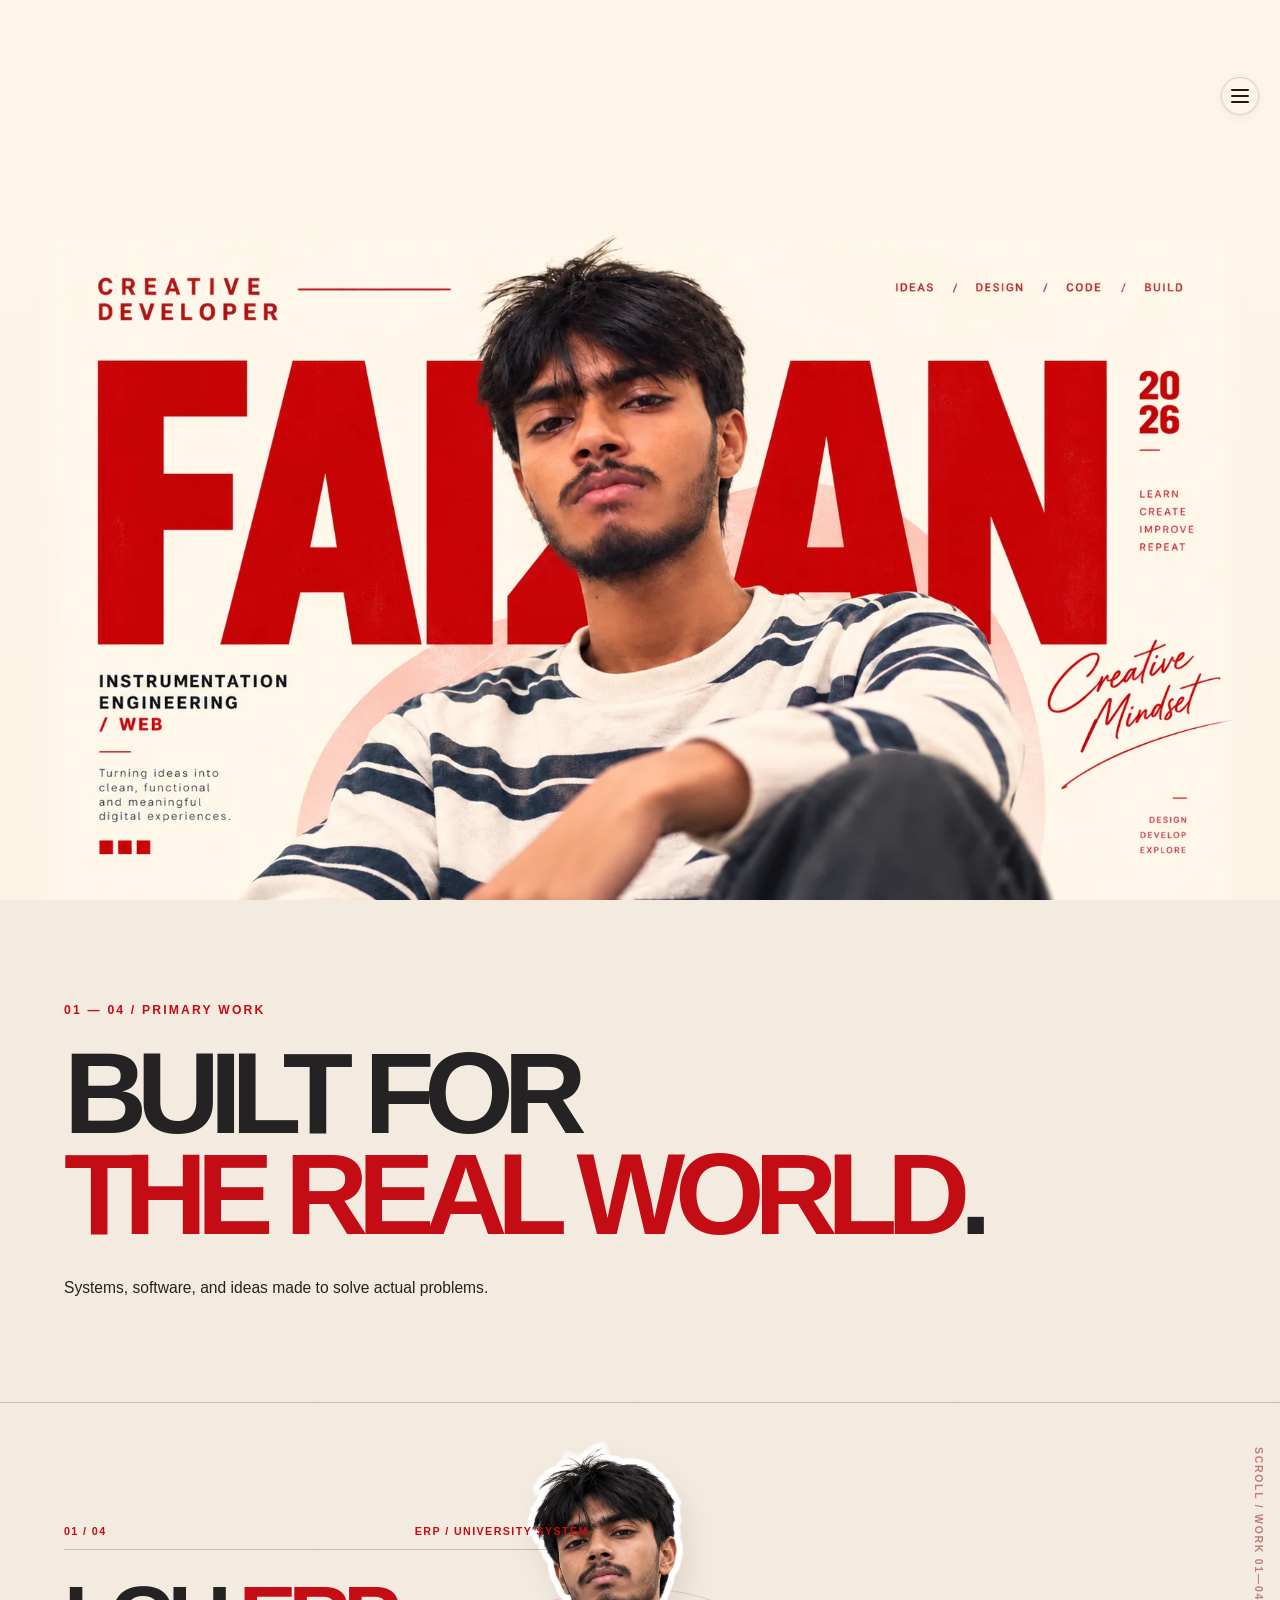
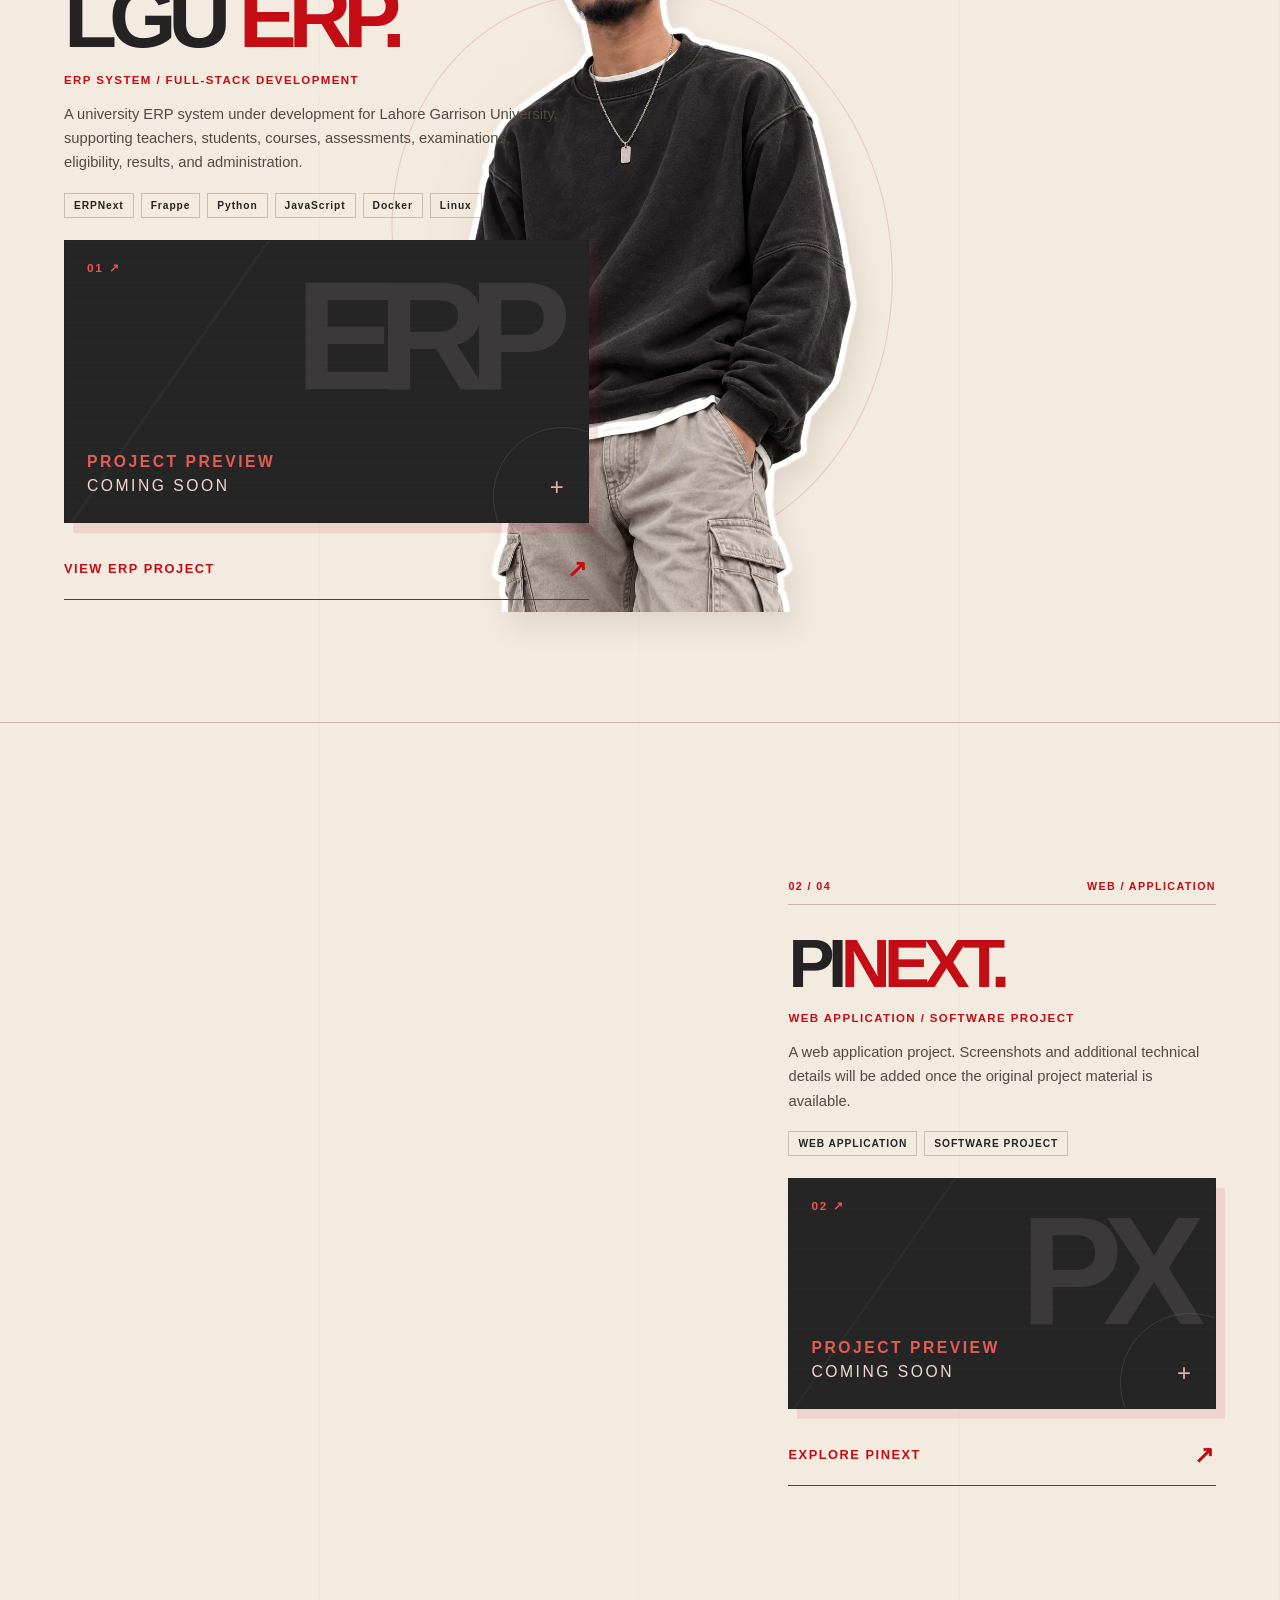
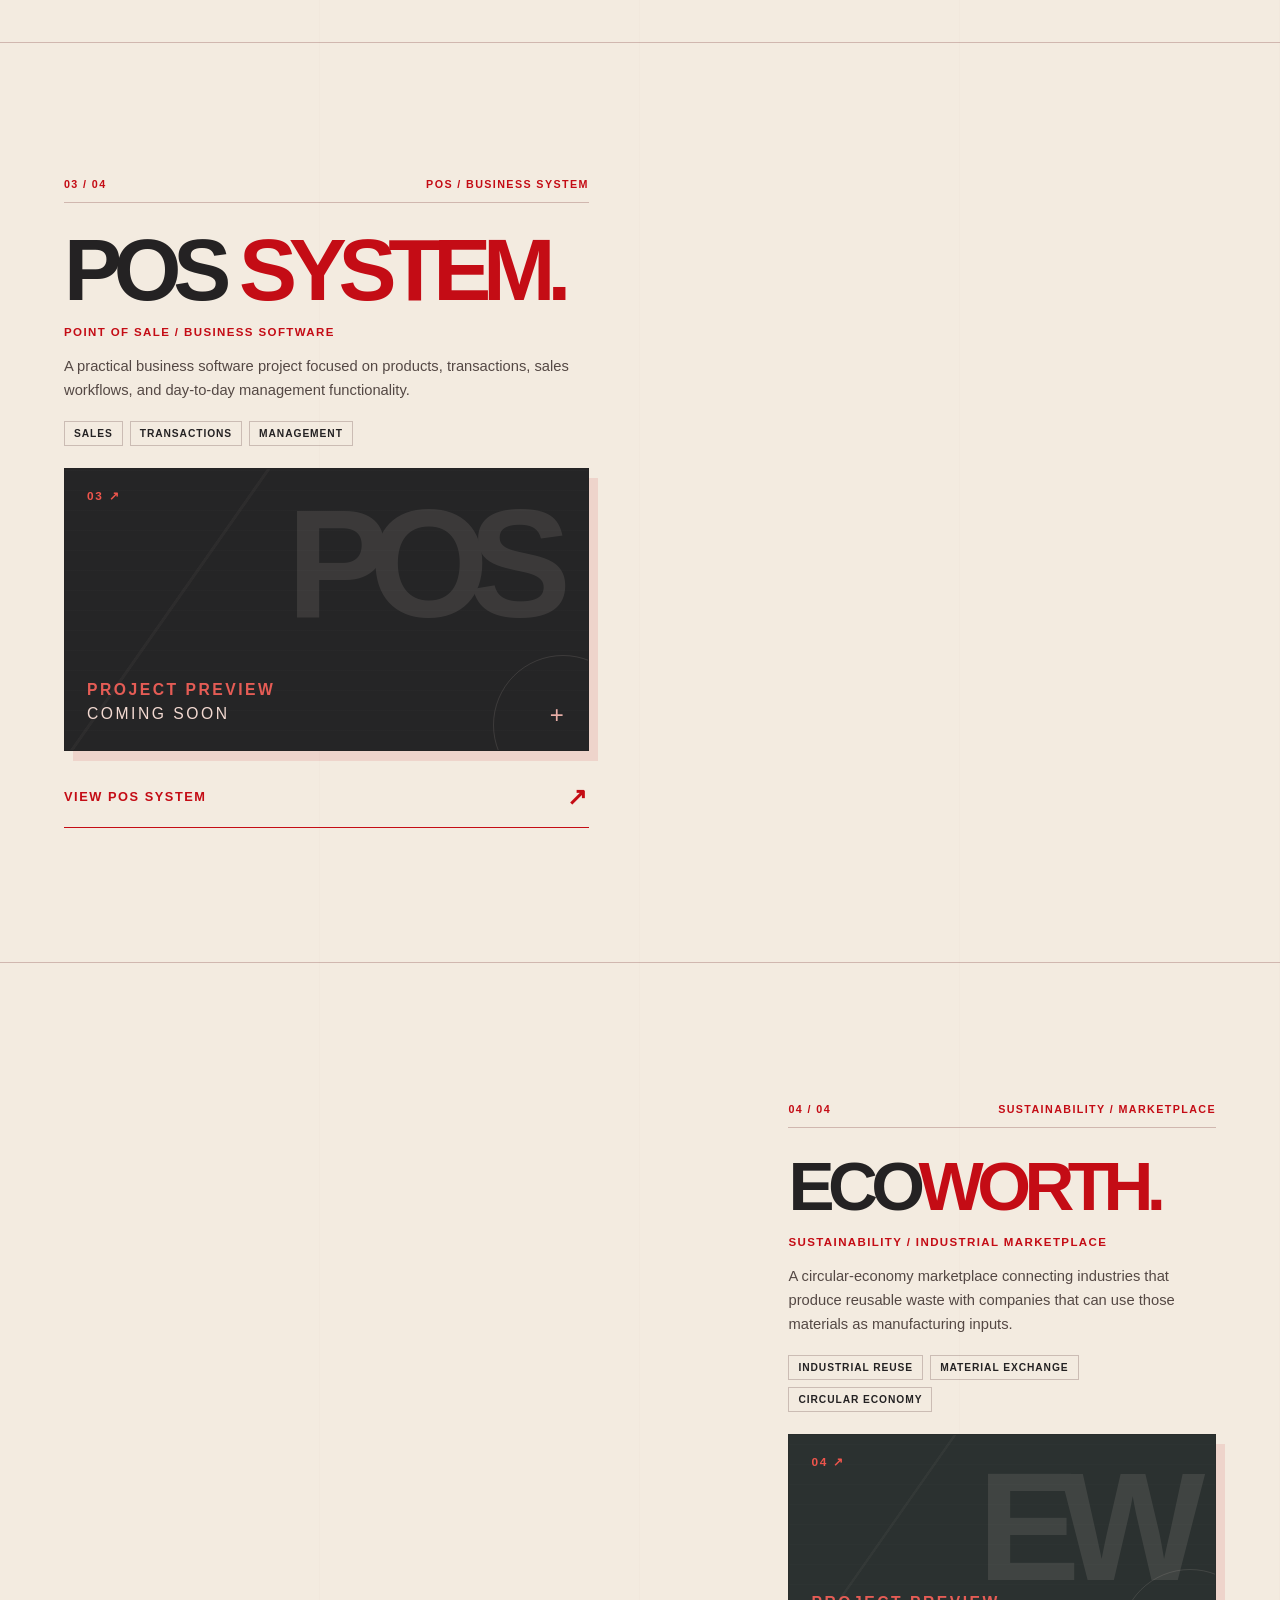
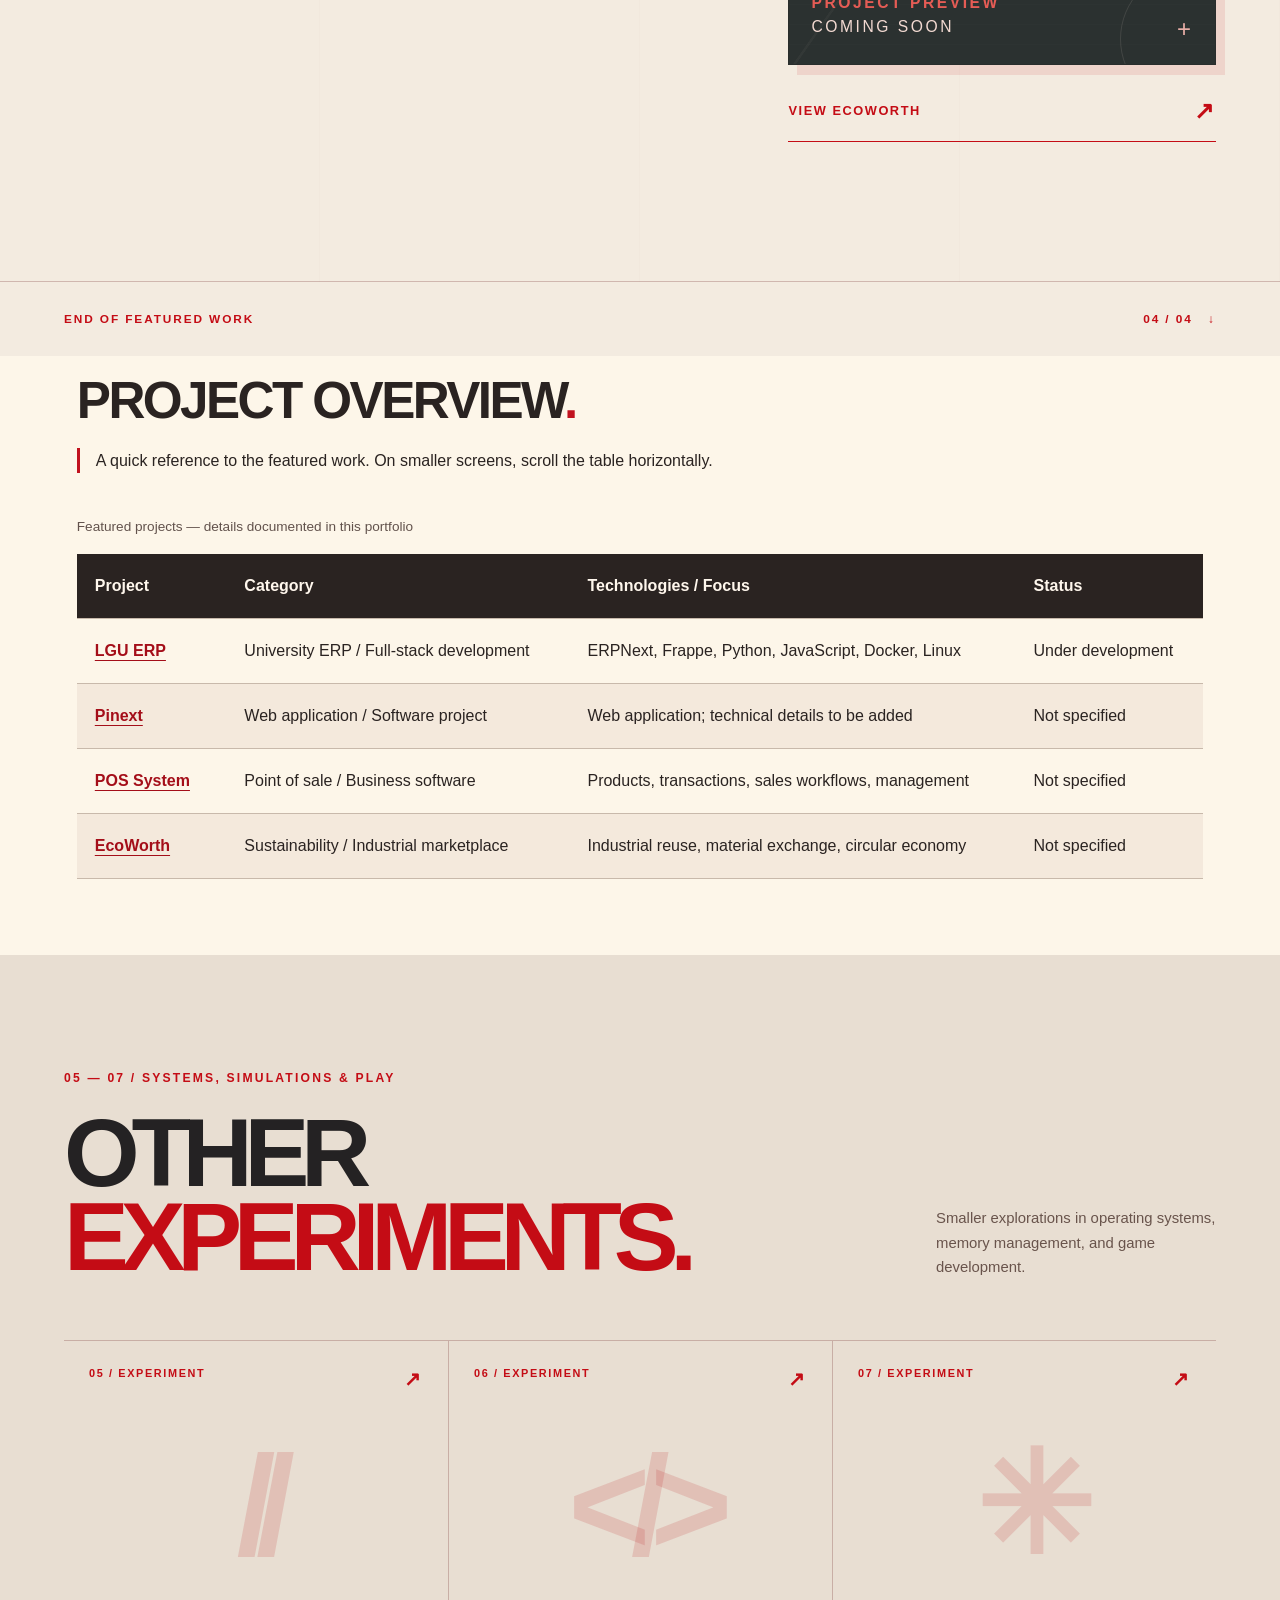
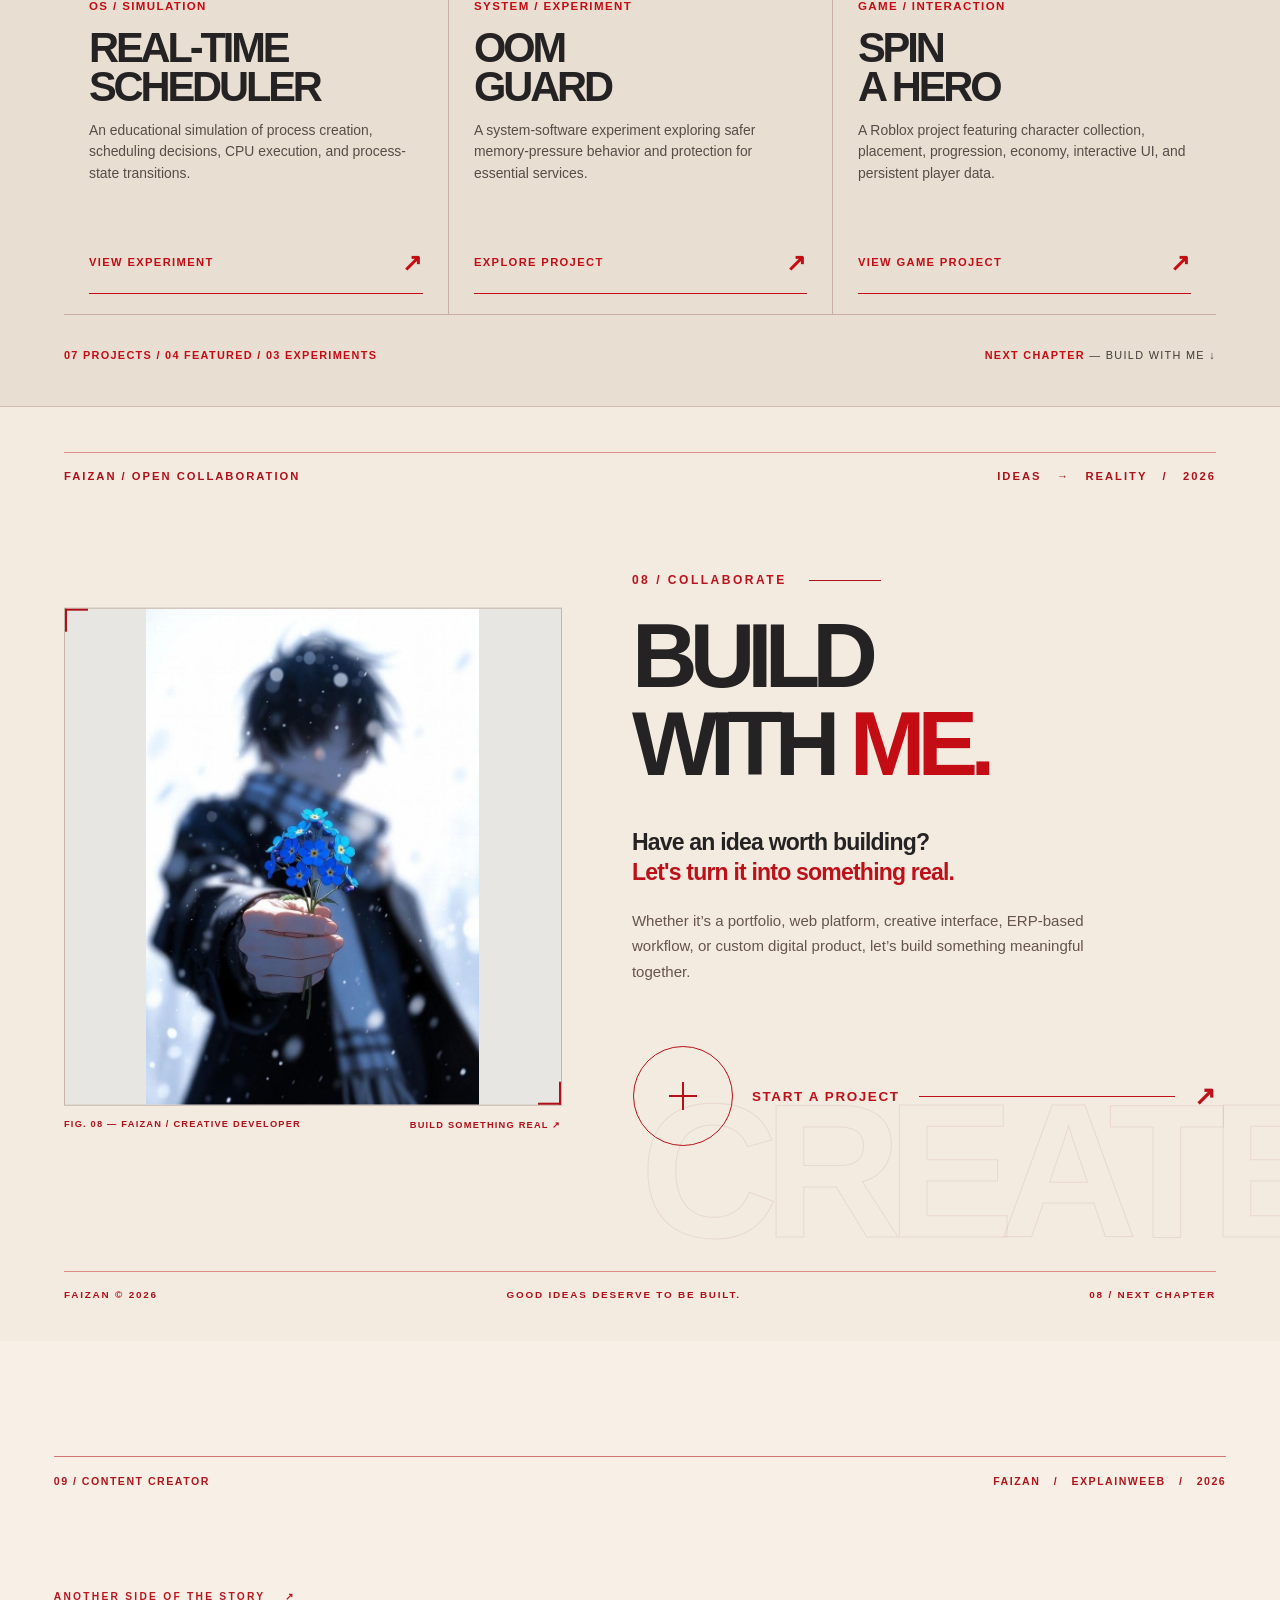
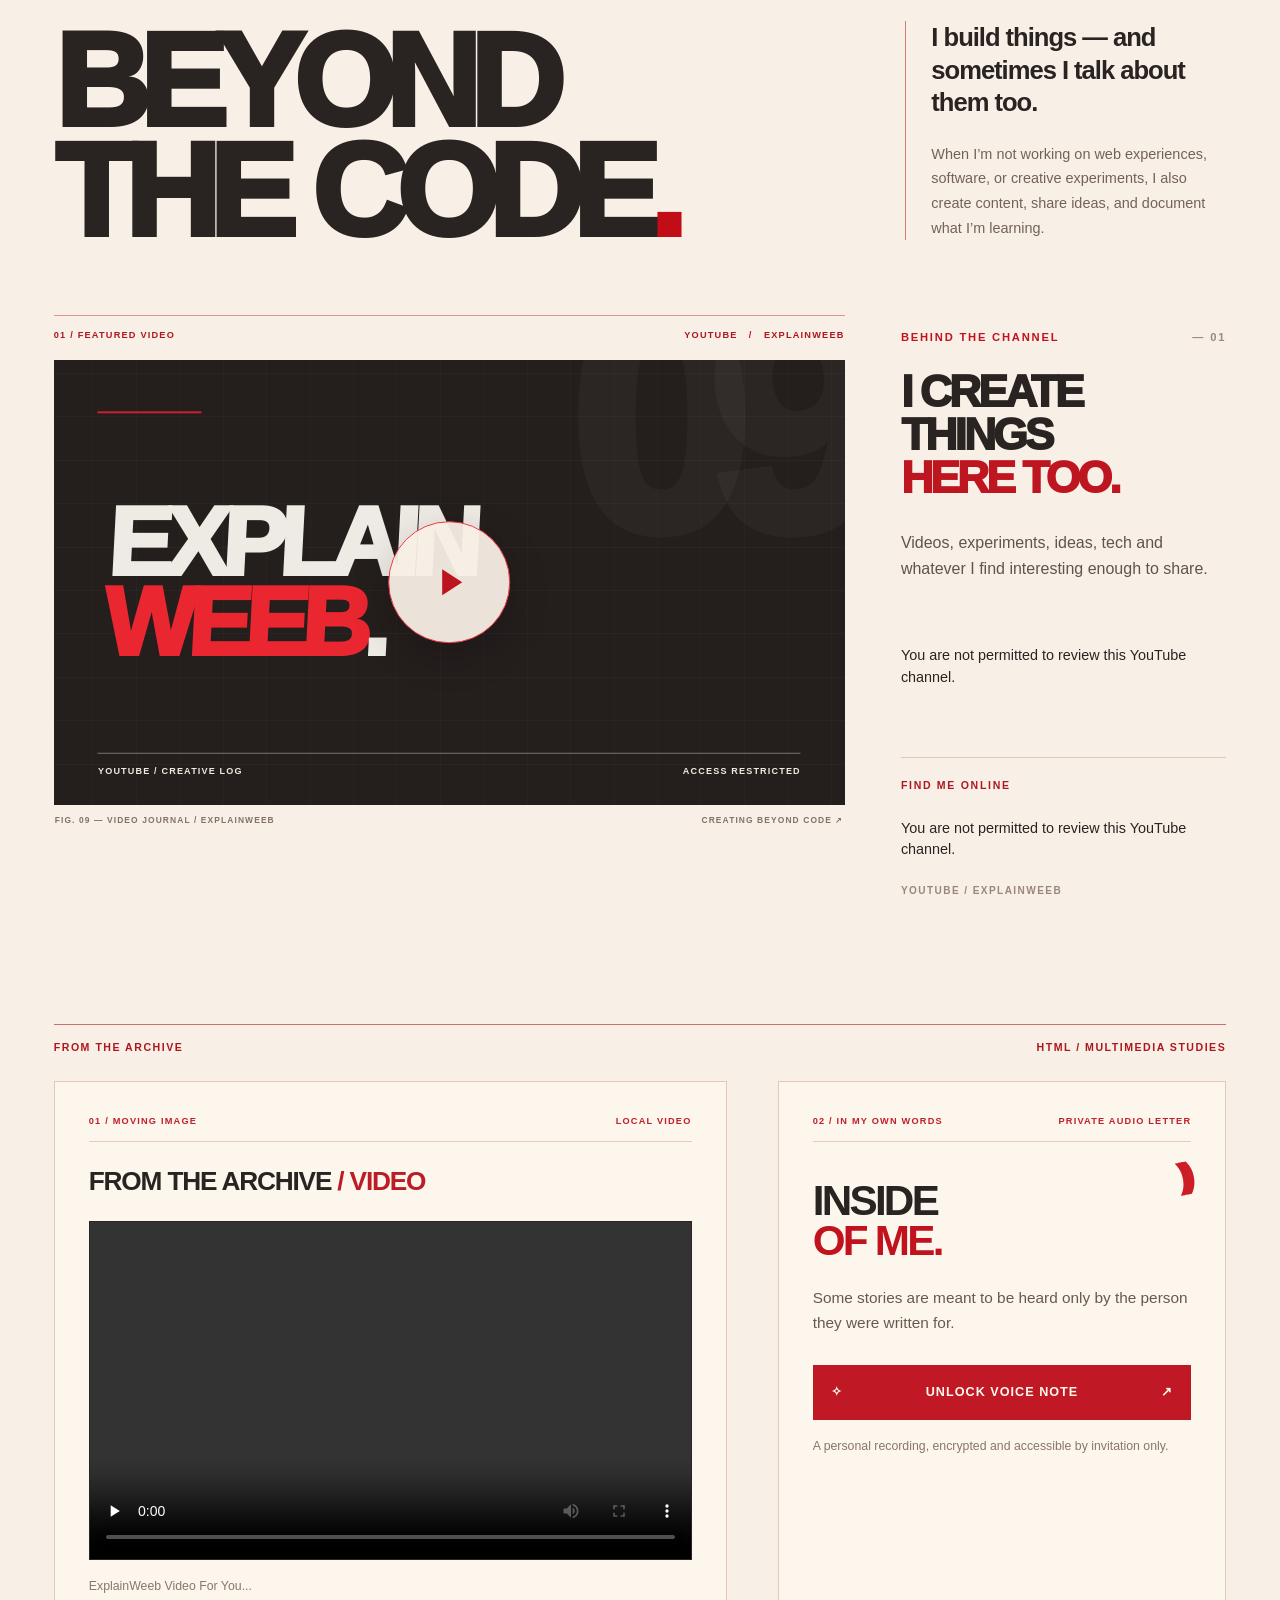
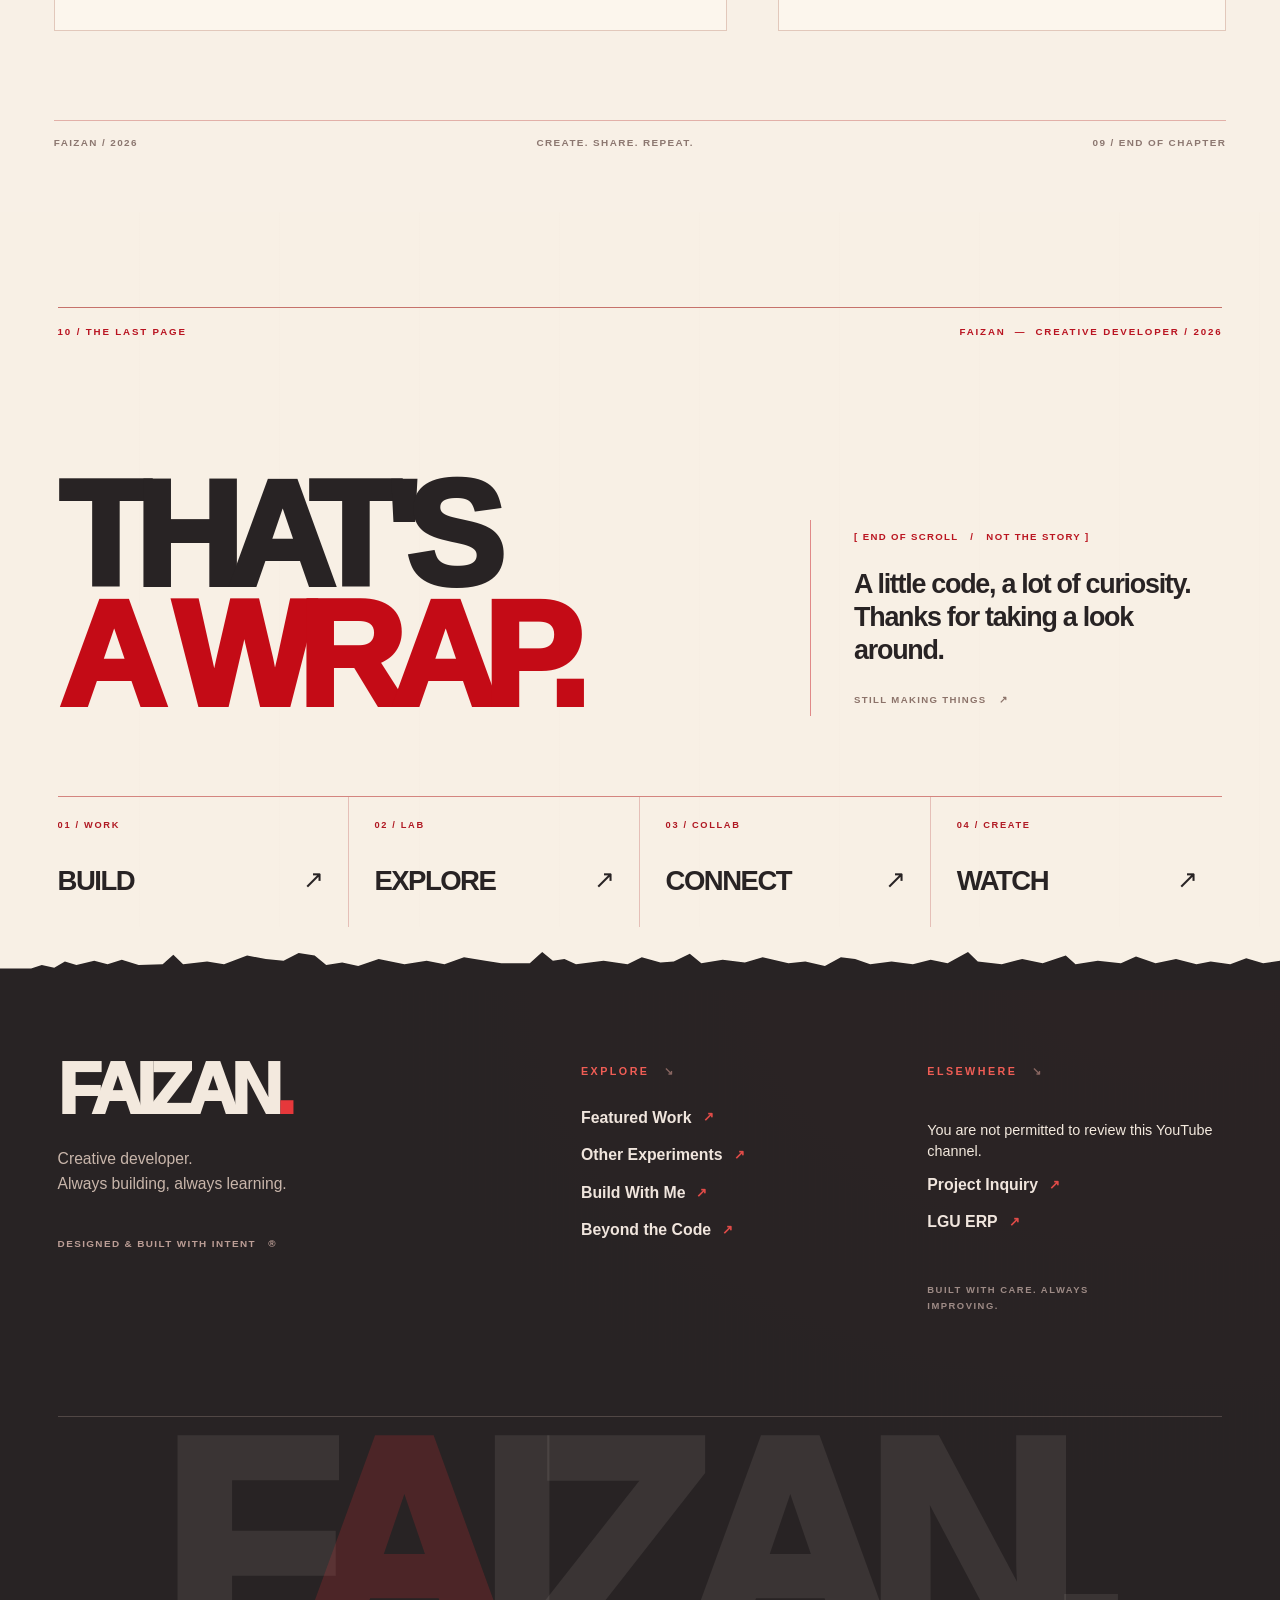
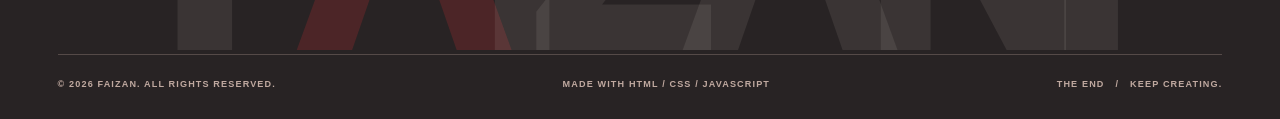
==== commit f5449148: "Complete portfolio assignment requirements and form controls" ====
--- a/faizan-portfolio/index.html
+++ b/faizan-portfolio/index.html
@@ -184,6 +184,25 @@
       <div class="featured-endline"><span>END OF FEATURED WORK</span><span>04 / 04 &nbsp; ↓</span></div>
     </section>
 
+    <section class="project-overview" aria-labelledby="overview-title">
+      <p class="work-kicker">THE WORK / AT A GLANCE</p>
+      <h2 id="overview-title">PROJECT OVERVIEW<span>.</span></h2>
+      <!-- Assignment: visible inline CSS emphasizes the table's reading guidance. -->
+      <p id="overview-help" style="border-left: 3px solid #c1121e; padding-left: 16px;">A quick reference to the featured work. On smaller screens, scroll the table horizontally.</p>
+      <div class="project-table-scroll" role="region" aria-labelledby="overview-title" aria-describedby="overview-help" tabindex="0">
+        <table class="project-table">
+          <caption>Featured projects — details documented in this portfolio</caption>
+          <thead><tr><th scope="col">Project</th><th scope="col">Category</th><th scope="col">Technologies / Focus</th><th scope="col">Status</th></tr></thead>
+          <tbody>
+            <tr><th scope="row"><a href="#work-erp">LGU ERP</a></th><td>University ERP / Full-stack development</td><td>ERPNext, Frappe, Python, JavaScript, Docker, Linux</td><td>Under development</td></tr>
+            <tr><th scope="row"><a href="#work-pinext">Pinext</a></th><td>Web application / Software project</td><td>Web application; technical details to be added</td><td>Not specified</td></tr>
+            <tr><th scope="row"><a href="#work-pos">POS System</a></th><td>Point of sale / Business software</td><td>Products, transactions, sales workflows, management</td><td>Not specified</td></tr>
+            <tr><th scope="row"><a href="#work-ecoworth">EcoWorth</a></th><td>Sustainability / Industrial marketplace</td><td>Industrial reuse, material exchange, circular economy</td><td>Not specified</td></tr>
+          </tbody>
+        </table>
+      </div>
+    </section>
+
     <!-- Smaller supporting projects: deliberately separate from featured work. -->
     <section class="other-experiments" id="other-experiments" aria-labelledby="experimentsTitle">
       <div class="experiments-head reveal-on-scroll">
--- a/faizan-portfolio/css/style.css
+++ b/faizan-portfolio/css/style.css
@@ -1,3 +1,18 @@
+/* Project summary: scoped to the new table, leaving existing cards intact. */
+.project-overview { padding: clamp(40px, 6vw, 90px) clamp(24px, 6vw, 100px); color: #2a2321; }
+.project-overview h2 { font-size: clamp(2rem, 4vw, 4rem); letter-spacing: -.05em; margin: 18px 0; }
+.project-overview h2 span { color: #c1121e; }
+.project-overview > p { line-height: 1.6; }
+.project-table-scroll { overflow-x: auto; margin-top: 28px; }
+.project-table-scroll:focus-visible { outline: 3px solid #c1121e; outline-offset: 4px; }
+.project-table { width: 100%; min-width: 680px; border-collapse: collapse; text-align: left; line-height: 1.5; }
+.project-table caption { text-align: left; padding: 16px 0; font-size: .85rem; color: #62524c; }
+.project-table th, .project-table td { padding: 20px 18px; border-bottom: 1px solid #c8b9ab; vertical-align: top; }
+.project-table thead { background: #2a2321; color: #fff7ed; }
+.project-table tbody tr:nth-child(even) { background: #f4e9dc; }
+.project-table tbody th { min-width: 140px; }
+.project-table a { color: #a40e19; text-underline-offset: 4px; }
+
 /* My — fixed hero, scroll-revealed projects.
    HTML + plain CSS + plain JavaScript only.
    Portrait, word, background and details never move independently. */
